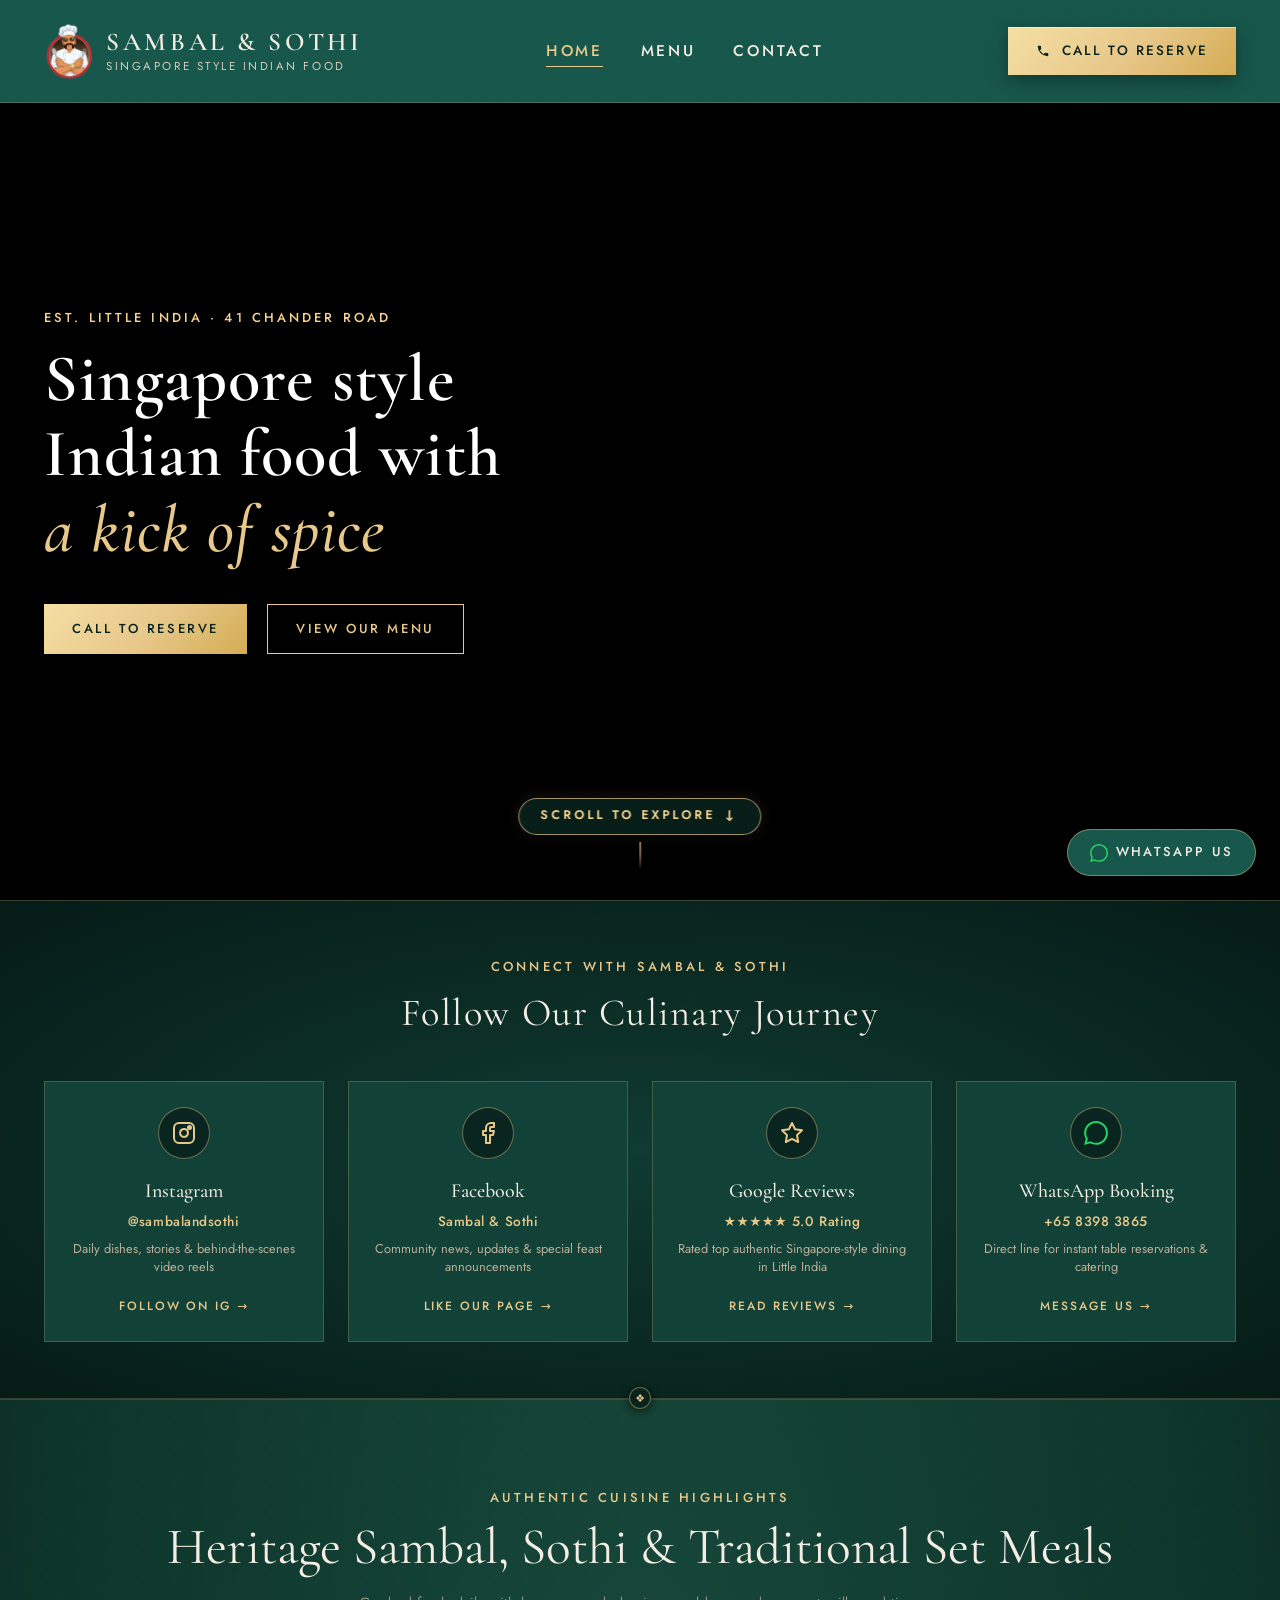
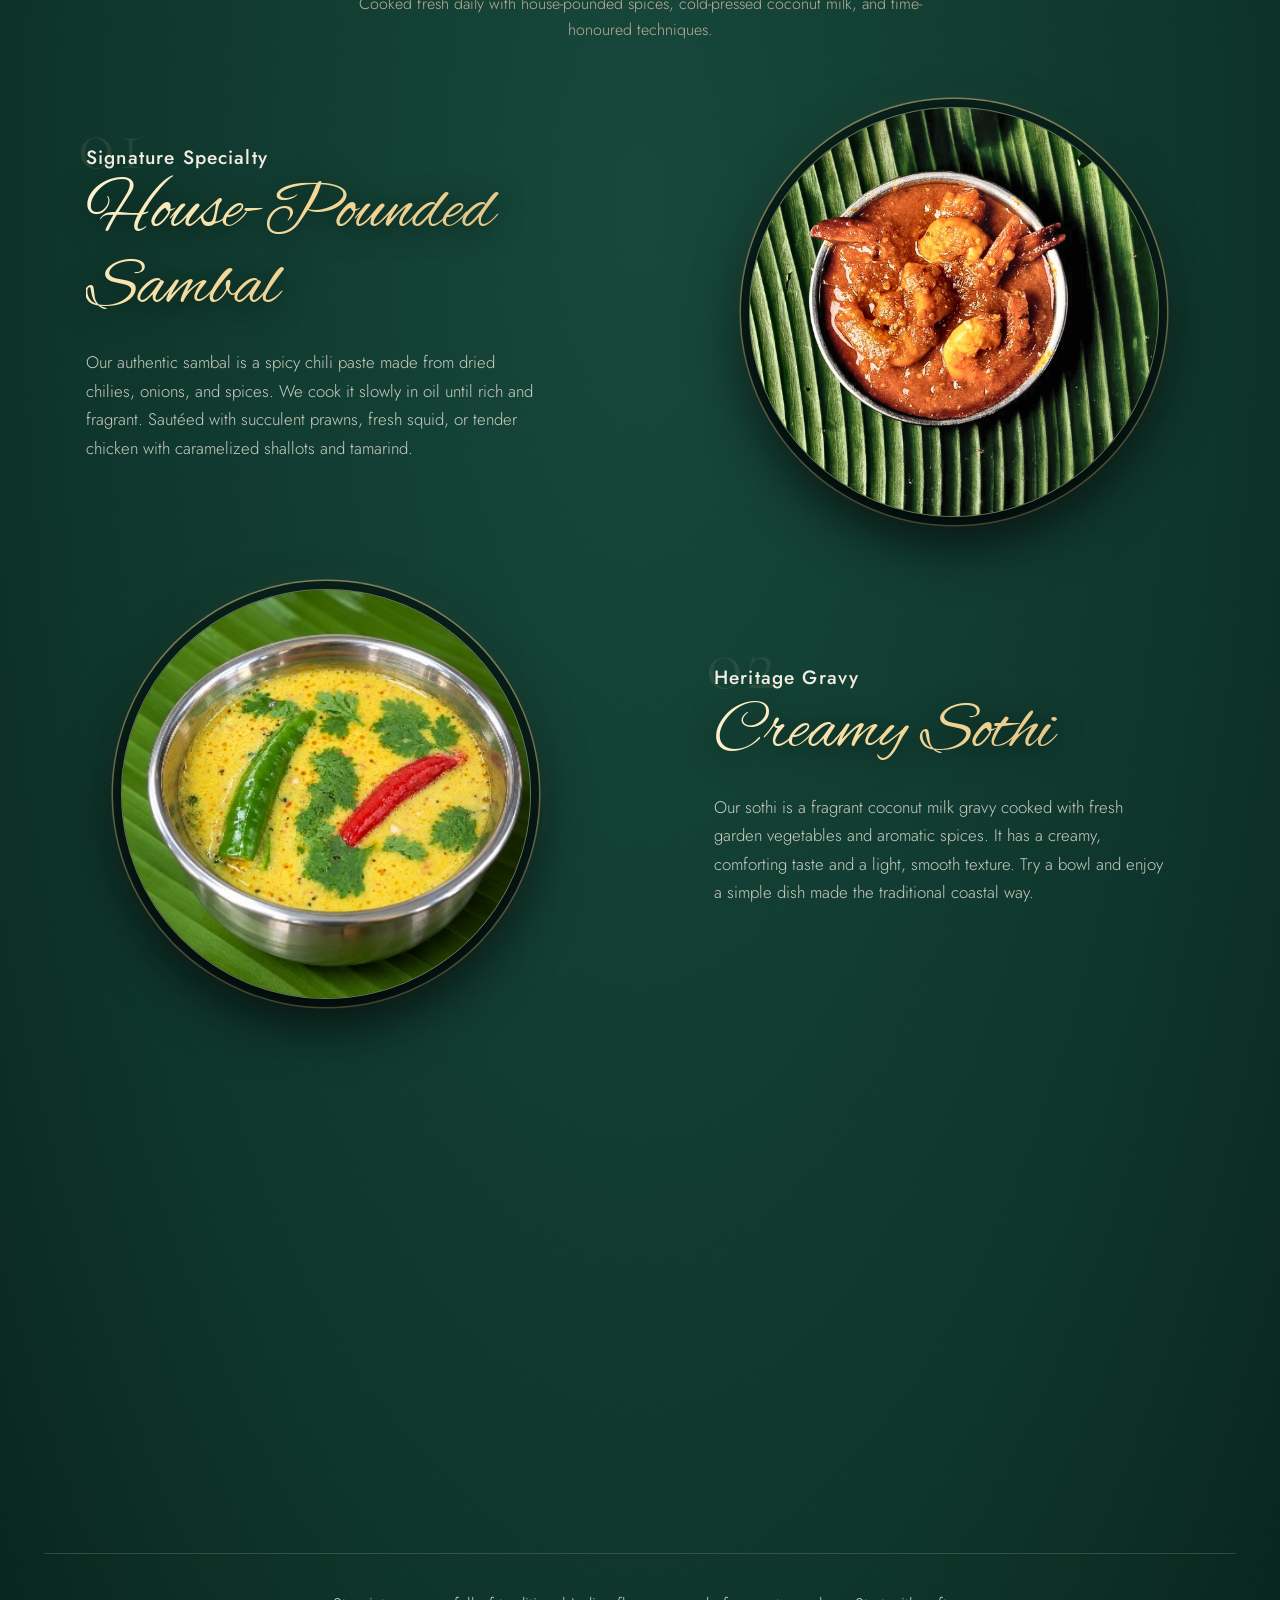
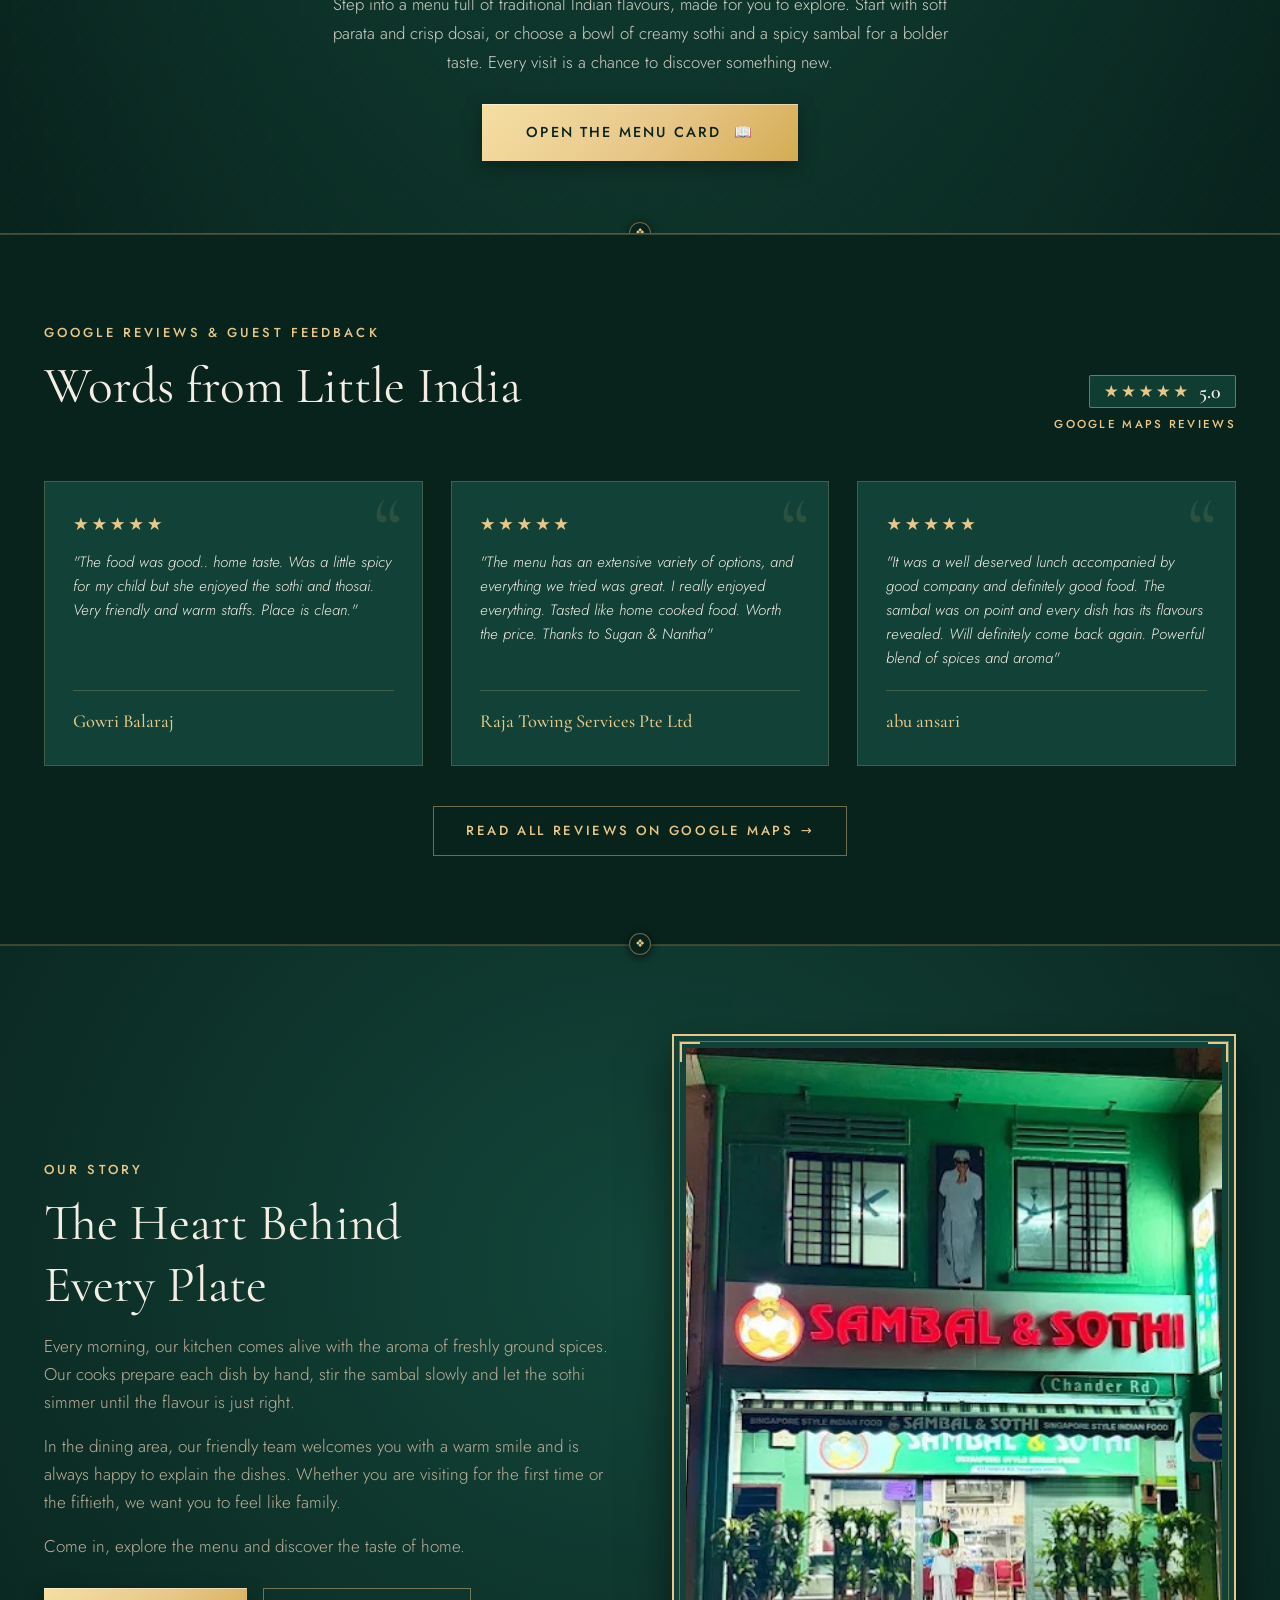
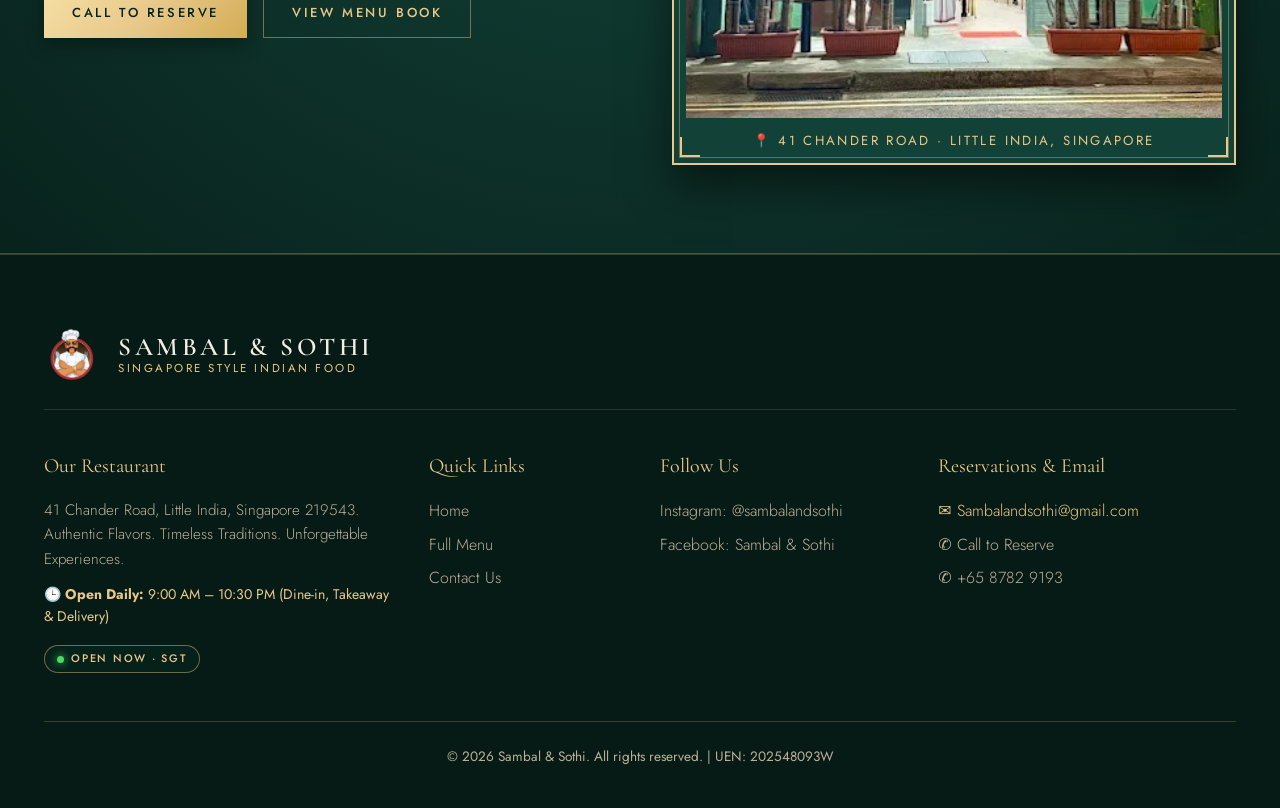
==== index.html @ 697411fd "fix(mobile-nav): restore missing syntax declaration and fix burger menu click; feat(leaf): botanical" ====
<!DOCTYPE html>
<html lang="en">
<head>
  <meta charset="UTF-8">
  <meta name="viewport" content="width=device-width, initial-scale=1">
  <title>Home | Sambal &amp; Sothi</title>
  <meta name="description" content="Sambal &amp; Sothi — Singapore Style Indian Food at 41 Chander Road, Little India, Singapore.">
  <meta name="theme-color" content="#0D3129">
  <link rel="preconnect" href="https://fonts.googleapis.com">
  <link rel="preconnect" href="https://fonts.gstatic.com" crossorigin>
  <link href="https://fonts.googleapis.com/css2?family=Alex+Brush&family=Cinzel:wght@500;700&family=Cormorant+Garamond:ital,wght@0,300;0,400;0,600;0,700;1,300;1,400&family=Jost:wght@300;400;500;600&family=Inter:wght@400;500;600&display=swap" rel="stylesheet">
  <link rel="preload" as="image" href="assets/img/brand-logo.png" fetchpriority="high">
  <link rel="stylesheet" href="assets/css/theme.css?v=18.0">
  <script>window.SS_THEME_URI = window.location.origin;</script>
  <style id="ss-preloader-critical-css">
/* =========================================================
   SAMBAL & SOTHI — ORGANIC BANANA LEAF PRELOADER & GOLD IRIS
   Botanical Vazhai Ilai with natural curved shoulder & stem,
   flowing golden veins, royal chef medallion, and gold iris bloom
   ========================================================= */
* { box-sizing: border-box; }

html.ss-loading, html.ss-loading body {
  overflow: hidden !important;
}

#ss-preloader {
  --bg: #0D3129;
  --bg-deep: #051612;
  --bg-card: #134538;
  --ink: #F3EDE3;
  --muted: #BDAF99;
  --sub: #D6CBB8;
  --gold: #E8C88A;
  --gold-line: #C9A227;
  --gold-light: #FFF0CE;
  --serif: 'Cormorant Garamond', Georgia, serif;
  --sans: 'Jost', system-ui, -apple-system, sans-serif;
  --ease: cubic-bezier(.76,0,.24,1);
  --soft: cubic-bezier(.2,.7,.2,1);
  --word-size: clamp(30px, 4.8vw, 54px);
  position: fixed !important;
  inset: 0 !important;
  z-index: 100000 !important;
  display: grid !important;
  place-items: center !important;
  color: var(--ink);
  background: radial-gradient(ellipse at 50% 45%, var(--bg-card) 0%, var(--bg) 48%, var(--bg-deep) 100%) !important;
  overflow: hidden !important;
  pointer-events: auto;
}

.ss-c {
  display: flex !important;
  flex-direction: column !important;
  align-items: center !important;
  text-align: center !important;
  padding: 0 16px !important;
  width: 100% !important;
  max-width: 680px !important;
}

/* Wordmark */
.ss-word {
  margin: 0 0 18px 0 !important;
  font-family: var(--serif) !important;
  font-size: var(--word-size) !important;
  font-weight: 500 !important;
  line-height: 1 !important;
  text-transform: uppercase !important;
  letter-spacing: .24em !important;
  padding-left: .24em !important;
  display: flex !important;
  align-items: flex-end !important;
  justify-content: center !important;
  gap: .3em !important;
  white-space: nowrap !important;
  color: var(--ink) !important;
  text-shadow: 0 4px 24px rgba(0,0,0,0.5) !important;
}
.ss-word .w, .ss-word .amp { display: inline-flex !important; }
.ss-word .amp {
  font-style: italic !important;
  font-weight: 400 !important;
  color: var(--gold) !important;
  text-transform: none !important;
  letter-spacing: 0 !important;
  font-size: 1.15em !important;
  margin-right: .2em !important;
}
.ss-ch { display: inline-block !important; overflow: hidden !important; padding-bottom: .08em !important; margin-bottom: -.08em !important; }
.ss-ch > i {
  display: inline-block !important; font-style: inherit !important;
  animation: ss-rise 0.75s var(--ease) calc(0.04s + var(--i) * 22ms) backwards !important;
  transition: transform .55s cubic-bezier(.6,0,.4,1) calc(var(--i) * 16ms) !important;
}

/* Organic Banana Leaf */
.ss-leaf {
  position: relative !important;
  width: min(560px, 94vw) !important;
  margin: 0 auto !important;
  filter: drop-shadow(0 16px 36px rgba(0, 0, 0, 0.55)) !important;
}
.ss-leaf svg {
  display: block !important; width: 100% !important; height: auto !important; overflow: visible !important;
}
.ss-leaf .lf-unfurl {
  transform-origin: 280px 115px !important;
  animation: ss-unfurl 1.15s var(--soft) 0.05s backwards !important;
}
.ss-leaf .lf-exit {
  transform-origin: 280px 115px !important;
  transition: transform .55s var(--ease), opacity .45s ease !important;
}

/* Emerald Gradient Body */
.ss-leaf .lf-fill {
  fill: url(#ss-banana-leaf-grad);
  opacity: 0;
  animation: ss-show 0.8s ease 0.15s forwards;
}

/* Golden Rim Outline */
.ss-leaf .ln {
  fill: none;
  stroke: var(--gold);
  stroke-width: 1.6;
  stroke-linecap: round;
  stroke-linejoin: round;
  stroke-dasharray: 1300;
  stroke-dashoffset: 1300;
  animation: ss-draw-outline 1.1s var(--ease) 0.08s forwards;
}

/* Central Midrib Stem */
.ss-leaf .ln.mid {
  stroke-width: 3;
  stroke: url(#ss-gold-stem-grad);
  stroke-dasharray: 600;
  stroke-dashoffset: 600;
  animation: ss-draw-mid 1.0s var(--ease) 0.04s forwards;
}

/* Natural Curving Stalk */
.ss-leaf .ln.stem {
  stroke-width: 4.5;
  stroke: var(--gold);
  stroke-linecap: round;
  stroke-dasharray: 70;
  stroke-dashoffset: 70;
  animation: ss-draw-stem 0.35s var(--ease) 0.02s forwards;
}

/* Flowing Lateral Veins */
.ss-leaf .vein {
  fill: none;
  stroke: var(--gold);
  stroke-width: 1.05;
  opacity: 0.72;
  stroke-linecap: round;
  stroke-dasharray: 150;
  stroke-dashoffset: 150;
  animation: ss-draw-vein 0.45s var(--soft) calc(0.18s + var(--k) * 16ms) forwards;
}

/* Botanical Sheen */
.ss-leaf .leaf-sheen {
  fill: none;
  stroke: rgba(232, 200, 138, 0.2);
  stroke-width: 24;
  stroke-linecap: round;
  opacity: 0;
  animation: ss-show 0.8s ease 0.35s forwards;
}

/* Chef Seal Medallion */
.ss-seal.on-leaf {
  position: absolute;
  left: 49%;
  top: 48%;
  transform: translate(-50%, -50%);
  width: 72px;
  aspect-ratio: 215 / 253;
  animation: ss-seal-leaf 0.75s var(--soft) 0.5s backwards;
  transition: opacity .4s ease, transform .5s var(--ease);
}
.ss-seal img {
  position: relative; width: 100%; height: 100%; object-fit: contain;
  display: block; filter: drop-shadow(0 4px 12px rgba(0, 0, 0, .55));
}
.ss-seal-ring {
  position: absolute; inset: -5px; width: calc(100% + 10px); height: calc(100% + 10px);
  overflow: visible;
}
.ss-seal-ring .disc {
  fill: #08201A; stroke: var(--gold); stroke-width: 2;
  filter: drop-shadow(0 6px 18px rgba(0,0,0,0.65));
}
.ss-seal-ring .bezel {
  fill: none; stroke: var(--gold); stroke-width: 1; stroke-dasharray: 4 3; opacity: 0.75;
}
.ss-seal-ring .ring {
  fill: none; stroke: var(--gold-light); stroke-width: 1.2;
  stroke-dasharray: 600; stroke-dashoffset: 600;
  animation: ss-draw-ring 0.8s var(--ease) 0.5s forwards;
}
.ss-mono {
  width: 100%; height: 100%; display: grid; place-items: center;
  font-family: var(--serif); font-style: italic; font-size: 22px; color: var(--gold);
}

/* Rule and Subtitle */
.ss-rule {
  width: 52px !important; height: 1px !important;
  background: linear-gradient(90deg, transparent, var(--gold-line), transparent) !important;
  margin: 24px 0 14px !important;
  animation: ss-grow 0.75s var(--ease) 0.65s backwards !important;
}
.ss-tag {
  margin: 0 !important; font-family: var(--sans) !important; font-size: 11px !important; font-weight: 400 !important;
  letter-spacing: .36em !important; padding-left: .36em !important; text-transform: uppercase !important; color: var(--sub) !important;
  animation: ss-fade 0.75s ease 0.75s backwards !important;
}

/* Footer Info */
.ss-foot {
  position: absolute !important; left: 0 !important; right: 0 !important; bottom: 0 !important;
  display: flex !important; justify-content: space-between !important; align-items: flex-end !important; gap: 16px !important;
  padding: 0 clamp(16px, 4vw, 48px) clamp(18px, 4vh, 36px) !important;
  font-family: var(--sans) !important; font-size: 10.5px !important; line-height: 1.6 !important;
  letter-spacing: .26em !important; text-transform: uppercase !important; color: var(--muted) !important;
  animation: ss-fade 0.9s ease 0.15s backwards !important;
}
.ss-foot .gold { color: var(--gold) !important; }

/* Exit states */
#ss-preloader.is-out .ss-ch > i { transform: translateY(-115%) !important; }
#ss-preloader.is-out .ss-rule { transform: scaleX(0) !important; }
#ss-preloader.is-out .ss-tag, #ss-preloader.is-out .ss-foot { opacity: 0 !important; }
#ss-preloader.is-out .lf-exit { transform: scaleY(.08) !important; opacity: 0 !important; }
#ss-preloader.is-out .ss-seal.on-leaf { transform: translate(-49%, -48%) scale(.85) !important; opacity: 0 !important; }

/* Iris Aperture */
.ss-edge {
  position: fixed !important; left: 0 !important; top: 0 !important; width: 0 !important; height: 0 !important;
  box-sizing: border-box !important; border: 1.6px solid var(--gold) !important; border-radius: 50% !important;
  opacity: 0 !important; pointer-events: none !important; box-shadow: 0 0 50px rgba(0,0,0,.5) !important;
}
#ss-preloader.is-iris {
  -webkit-mask-image: radial-gradient(circle at var(--cx) var(--cy), transparent var(--r), #000 calc(var(--r) + 1px)) !important;
          mask-image: radial-gradient(circle at var(--cx) var(--cy), transparent var(--r), #000 calc(var(--r) + 1px)) !important;
}
#ss-preloader.is-iris .ss-edge { opacity: 1 !important; }
#ss-preloader.is-done { display: none !important; }

@keyframes ss-rise { from { transform: translateY(115%); } }
@keyframes ss-grow { from { transform: scaleX(0); } }
@keyframes ss-fade { from { opacity: 0; } }
@keyframes ss-show { from { opacity: 0; } to { opacity: 1; } }
@keyframes ss-unfurl { from { transform: scaleY(.15) scaleX(.92); opacity: 0.3; } }
@keyframes ss-draw-outline { to { stroke-dashoffset: 0; } }
@keyframes ss-draw-mid { to { stroke-dashoffset: 0; } }
@keyframes ss-draw-stem { to { stroke-dashoffset: 0; } }
@keyframes ss-draw-vein { to { stroke-dashoffset: 0; } }
@keyframes ss-draw-ring { to { stroke-dashoffset: 0; } }
@keyframes ss-seal-leaf { from { opacity: 0; transform: translate(-49%, -44%) scale(.75); } }

/* Mobile Drawer Fix */
.mobile-nav.active {
  opacity: 1 !important;
  visibility: visible !important;
  pointer-events: auto !important;
}

@media (max-width: 520px) {
  .ss-word { letter-spacing: .15em !important; font-size: 28px !important; }
  .ss-tag { font-size: 9.5px !important; letter-spacing: .25em !important; }
  .ss-seal.on-leaf { width: 58px !important; }
  .ss-leaf { width: 94vw !important; }
  .ss-street, .ss-hours-label { display: none !important; }
  .ss-foot { font-size: 9.5px !important; letter-spacing: .2em !important; }
}

@media (prefers-reduced-motion: reduce) {
  #ss-preloader * { animation: none !important; }
  .ss-leaf .ln, .ss-leaf .vein, .ss-seal-ring .ring { stroke-dashoffset: 0 !important; }
  .ss-leaf .lf-fill { opacity: 1 !important; }
}
  </style>
</head>
<body>
  <div class="bg-grain"></div>
  <!-- Royal Organic Banana Leaf Preloader & Gold Iris Aperture -->
  <div id="ss-preloader" aria-hidden="true" data-min="2100">
    <div class="ss-c">
      <h2 class="ss-word"><span class="w">Sambal</span><span class="amp">&amp;</span><span class="w">Sothi</span></h2>
      
      <div class="ss-leaf">
        <svg viewBox="0 0 560 240">
          <defs>
            <linearGradient id="ss-banana-leaf-grad" x1="0%" y1="0%" x2="100%" y2="100%">
              <stop offset="0%" stop-color="#124637" stop-opacity="0.92"/>
              <stop offset="35%" stop-color="#216D54" stop-opacity="0.98"/>
              <stop offset="70%" stop-color="#1A5844" stop-opacity="0.94"/>
              <stop offset="100%" stop-color="#0D3529" stop-opacity="0.96"/>
            </linearGradient>
            <linearGradient id="ss-gold-stem-grad" x1="0%" y1="0%" x2="100%" y2="0%">
              <stop offset="0%" stop-color="#E8C88A"/>
              <stop offset="50%" stop-color="#FFF2D6"/>
              <stop offset="100%" stop-color="#D4AF37"/>
            </linearGradient>
            <clipPath id="ss-leaf-clip">
              <path d="M 76 126 C 80 88, 115 48, 185 34 C 265 20, 375 28, 455 58 C 498 76, 524 98, 526 122 C 525 130, 508 152, 465 178 C 395 214, 285 224, 195 214 C 125 206, 82 165, 76 126 Z"/>
            </clipPath>
          </defs>
          <g class="lf-exit">
            <g class="lf-unfurl">
              <!-- Lush Botanical Leaf Body -->
              <path class="lf-fill" d="M 76 126 C 80 88, 115 48, 185 34 C 265 20, 375 28, 455 58 C 498 76, 524 98, 526 122 C 525 130, 508 152, 465 178 C 395 214, 285 224, 195 214 C 125 206, 82 165, 76 126 Z"/>
              
              <!-- Flowing Lateral Veins (Clipped inside natural leaf boundary) -->
              <g clip-path="url(#ss-leaf-clip)">
                <path class="vein" style="--k:0" d="M 97.5 124.4 Q 107.5 91.3 126.3 62.1"/>
              <path class="vein" style="--k:1" d="M 97.5 124.4 Q 107.5 163.3 122.2 197.7"/>
              <path class="vein" style="--k:2" d="M 116.4 123.1 Q 126.4 81.9 145.9 45.5"/>
              <path class="vein" style="--k:3" d="M 116.4 123.1 Q 126.4 168.7 141.7 209.3"/>
              <path class="vein" style="--k:4" d="M 135.3 121.6 Q 145.3 76.1 165.4 35.6"/>
              <path class="vein" style="--k:5" d="M 135.3 121.6 Q 145.3 170.3 161.2 213.8"/>
              <path class="vein" style="--k:6" d="M 154.2 120.1 Q 164.2 72.3 185.0 29.6"/>
              <path class="vein" style="--k:7" d="M 154.2 120.1 Q 164.2 170.0 180.7 214.5"/>
              <path class="vein" style="--k:8" d="M 173.1 118.5 Q 183.1 69.7 204.6 26.2"/>
              <path class="vein" style="--k:9" d="M 173.1 118.5 Q 183.1 168.3 200.2 212.7"/>
              <path class="vein" style="--k:10" d="M 192.0 116.9 Q 202.0 68.1 224.2 24.6"/>
              <path class="vein" style="--k:11" d="M 192.0 116.9 Q 202.0 165.7 219.6 209.2"/>
              <path class="vein" style="--k:12" d="M 210.9 115.2 Q 220.9 67.2 243.7 24.5"/>
              <path class="vein" style="--k:13" d="M 210.9 115.2 Q 220.9 162.4 239.1 204.5"/>
              <path class="vein" style="--k:14" d="M 229.8 113.4 Q 239.8 66.9 263.3 25.5"/>
              <path class="vein" style="--k:15" d="M 229.8 113.4 Q 239.8 158.7 258.6 199.0"/>
              <path class="vein" style="--k:16" d="M 248.7 111.8 Q 258.7 67.1 282.9 27.4"/>
              <path class="vein" style="--k:17" d="M 248.7 111.8 Q 258.7 154.7 278.1 192.8"/>
              <path class="vein" style="--k:18" d="M 267.6 110.2 Q 277.6 67.8 302.4 30.1"/>
              <path class="vein" style="--k:19" d="M 267.6 110.2 Q 277.6 150.6 297.6 186.3"/>
              <path class="vein" style="--k:20" d="M 286.5 108.8 Q 296.5 68.9 322.0 33.6"/>
              <path class="vein" style="--k:21" d="M 286.5 108.8 Q 296.5 146.5 317.1 179.7"/>
              <path class="vein" style="--k:22" d="M 305.4 107.7 Q 315.4 70.6 341.6 37.8"/>
              <path class="vein" style="--k:23" d="M 305.4 107.7 Q 315.4 142.5 336.6 173.0"/>
              <path class="vein" style="--k:24" d="M 324.3 106.9 Q 334.3 72.7 361.2 42.6"/>
              <path class="vein" style="--k:25" d="M 324.3 106.9 Q 334.3 138.7 356.1 166.5"/>
              <path class="vein" style="--k:26" d="M 343.2 106.5 Q 353.2 75.4 380.7 48.1"/>
              <path class="vein" style="--k:27" d="M 343.2 106.5 Q 353.2 135.3 375.5 160.3"/>
              <path class="vein" style="--k:28" d="M 362.1 106.6 Q 372.1 78.6 400.3 54.3"/>
              <path class="vein" style="--k:29" d="M 362.1 106.6 Q 372.1 132.3 395.0 154.5"/>
              <path class="vein" style="--k:30" d="M 381.0 107.2 Q 391.0 82.4 419.9 61.1"/>
              <path class="vein" style="--k:31" d="M 381.0 107.2 Q 391.0 129.8 414.5 149.1"/>
              <path class="vein" style="--k:32" d="M 399.9 108.3 Q 409.9 86.8 439.5 68.5"/>
              <path class="vein" style="--k:33" d="M 399.9 108.3 Q 409.9 127.8 434.0 144.3"/>
              <path class="vein" style="--k:34" d="M 418.8 109.9 Q 428.8 91.7 459.0 76.4"/>
              <path class="vein" style="--k:35" d="M 418.8 109.9 Q 428.8 126.3 453.5 140.0"/>
              <path class="vein" style="--k:36" d="M 437.7 111.9 Q 447.7 97.1 478.6 84.9"/>
              <path class="vein" style="--k:37" d="M 437.7 111.9 Q 447.7 125.4 473.0 136.2"/>
              <path class="vein" style="--k:38" d="M 456.6 114.5 Q 466.6 102.9 498.2 93.7"/>
              <path class="vein" style="--k:39" d="M 456.6 114.5 Q 466.6 124.9 492.5 133.0"/>
              <path class="vein" style="--k:40" d="M 475.5 117.4 Q 485.5 109.0 517.7 102.9"/>
              <path class="vein" style="--k:41" d="M 475.5 117.4 Q 485.5 124.8 512.0 130.2"/>
              <path class="vein" style="--k:42" d="M 494.4 120.5 Q 504.4 115.4 522.0 112.2"/>
              <path class="vein" style="--k:43" d="M 494.4 120.5 Q 504.4 125.1 522.0 127.8"/>
                <!-- Organic luster sheen highlight -->
                <path class="leaf-sheen" d="M 32 142 C 60 136, 160 114, 300 110 C 420 108, 485 116, 526 122"/>
              </g>
              
              <!-- Outlines & Stems -->
              <path class="ln" d="M 76 126 C 80 88, 115 48, 185 34 C 265 20, 375 28, 455 58 C 498 76, 524 98, 526 122 C 525 130, 508 152, 465 178 C 395 214, 285 224, 195 214 C 125 206, 82 165, 76 126 Z"/>
              <path class="ln mid" d="M 32 142 C 60 136, 160 114, 300 110 C 420 108, 485 116, 526 122"/>
              <path class="ln stem" d="M 22 144 C 38 142, 58 135, 76 126"/>
            </g>
          </g>
        </svg>

        <!-- Chef Seal on Leaf -->
        <div class="ss-seal on-leaf">
          <svg class="ss-seal-ring" viewBox="0 0 215 253">
            <circle class="disc" cx="107" cy="126" r="92"/>
            <circle class="bezel" cx="107" cy="126" r="88"/>
            <circle class="ring" cx="107" cy="126" r="84"/>
          </svg>
          <img src="assets/img/brand-logo.png" alt="Sambal &amp; Sothi Official Chef Logo" class="ss-seal-img" onerror="this.replaceWith(Object.assign(document.createElement('div'),{className:'ss-mono',textContent:'S&S'}))">
        </div>
      </div>

      <div class="ss-rule"></div>
      <p class="ss-tag">Singapore Style Indian Food</p>
    </div>

    <div class="ss-foot">
      <span><span class="ss-street">41 Chander Road &middot; </span>Little India</span>
      <span><span class="ss-hours-label">Open daily &middot; </span><span class="gold">9 AM &ndash; 10:30 PM</span></span>
    </div>
    <div class="ss-edge"></div>
  </div>

  <script>
    (function() {
      var pl = document.getElementById('ss-preloader');
      if (!pl || pl.dataset.managed) return;
      pl.dataset.managed = 'true';
      var root = document.documentElement;
      var edge = pl.querySelector('.ss-edge');
      var reduce = window.matchMedia && window.matchMedia('(prefers-reduced-motion: reduce)').matches;

      // Split title letters
      var idx = 0;
      pl.querySelectorAll('.ss-word .w, .ss-word .amp').forEach(function(el) {
        var t = el.textContent;
        el.textContent = '';
        for (var k = 0; k < t.length; k++) {
          var m = document.createElement('span');
          m.className = 'ss-ch';
          var c = document.createElement('i');
          c.textContent = t[k];
          c.style.setProperty('--i', idx++);
          m.appendChild(c);
          el.appendChild(m);
        }
      });

      var MIN = 2100;
      var MAX = 4200;
      root.classList.add('ss-loading');
      var start = (typeof performance !== 'undefined' && performance.now) ? performance.now() : Date.now();
      var leaving = false;

      function easeQ(k) { return k < 0.5 ? 8 * k * k * k * k : 1 - Math.pow(-2 * k + 2, 4) / 2; }

      function tween(dur, delay, step, done) {
        setTimeout(function() {
          var t0 = (typeof performance !== 'undefined' && performance.now) ? performance.now() : Date.now();
          function f(now) {
            var k = Math.min(1, (now - t0) / dur);
            step(k);
            if (k < 1) requestAnimationFrame(f);
            else if (done) done();
          }
          requestAnimationFrame(f);
        }, delay || 0);
      }

      function farthest(cx, cy) {
        return Math.hypot(Math.max(cx, window.innerWidth - cx), Math.max(cy, window.innerHeight - cy)) + 40;
      }

      function iris(cx, cy, a, b, dur, done) {
        pl.style.setProperty('--cx', cx + 'px');
        pl.style.setProperty('--cy', cy + 'px');
        tween(dur, 0, function(k) {
          var r = a + (b - a) * easeQ(k);
          var er = r + 3;
          pl.style.setProperty('--r', r + 'px');
          if (edge) {
            edge.style.width = edge.style.height = (er * 2) + 'px';
            edge.style.transform = 'translate(' + (cx - er) + 'px,' + (cy - er) + 'px)';
            edge.style.opacity = a < b ? String(1 - Math.pow(k, 3)) : '1';
          }
        }, done);
      }

      function leave() {
        if (leaving) return;
        leaving = true;
        var nowTime = (typeof performance !== 'undefined' && performance.now) ? performance.now() : Date.now();
        var wait = Math.max(0, MIN - (nowTime - start));

        setTimeout(function() {
          pl.classList.add('is-out');
          if (reduce) {
            pl.style.transition = 'opacity 0.4s ease';
            pl.style.opacity = '0';
            root.classList.remove('ss-loading');
            setTimeout(function() { pl.classList.add('is-done'); pl.style.display = 'none'; }, 420);
            return;
          }

          var hold = 380;
          setTimeout(function() {
            var seal = pl.querySelector('.ss-seal') || pl.querySelector('.ss-c');
            var rc = seal ? seal.getBoundingClientRect() : { left: window.innerWidth / 2 - 36, top: window.innerHeight / 2 - 36, width: 72, height: 72 };
            var cx = rc.left + rc.width / 2;
            var cy = rc.top + rc.height / 2;
            pl.style.setProperty('--r', '0px');
            pl.classList.add('is-iris');
            root.classList.remove('ss-loading');

            iris(cx, cy, 0, farthest(cx, cy), 920, function() {
              pl.classList.add('is-done');
              pl.classList.remove('is-iris');
              pl.style.display = 'none';
            });
          }, hold);
        }, wait);
      }

      if (document.readyState === 'complete') {
        leave();
      } else {
        window.addEventListener('load', leave);
      }
      setTimeout(leave, MAX);
    })();
  </script>

  <header class="site-header">
    <div class="header-container">
      <a href="index.html" class="brand-logo">
        <span class="logo-badge-wrapper"><img src="assets/img/brand-logo.png" alt="Sambal &amp; Sothi" class="logo-badge-img"></span>
        <span class="brand-title"><span class="brand-name">Sambal &amp; Sothi</span><span class="brand-sub">SINGAPORE STYLE INDIAN FOOD</span></span>
      </a>
      <nav class="nav-links" aria-label="Main Navigation">
        <a href="index.html"  class="active">Home</a>
        <a href="menu.html" >Menu</a>
        <a href="contact.html" >Contact</a>
      </nav>
      <a href="tel:+6583983865" class="btn-reserve" aria-label="Call to Reserve">
        <svg class="btn-reserve-icon-svg" viewBox="0 0 24 24" width="14" height="14" fill="currentColor"><path d="M6.62 10.79a15.053 15.053 0 006.59 6.59l2.2-2.2a1 1 0 011.02-.24c1.12.37 2.33.57 3.57.57a1 1 0 011 1V20a1 1 0 01-1 1A17 17 0 013 4a1 1 0 011-1h3.5a1 1 0 011 1c0 1.25.2 2.45.57 3.57a1 1 0 01-.25 1.02l-2.2 2.2z"/></svg>
        <span class="btn-reserve-text-full">Call to Reserve</span><span class="btn-reserve-text-short">Reserve</span>
      </a>
      <button type="button" class="burger-btn" id="burger-btn" aria-label="Open menu"><svg class="burger-icon-svg" width="22" height="16" viewBox="0 0 22 16" fill="none" xmlns="http://www.w3.org/2000/svg" aria-hidden="true"><line x1="1" y1="2" x2="21" y2="2" stroke="currentColor" stroke-width="1.8" stroke-linecap="round"/><line x1="5" y1="8" x2="21" y2="8" stroke="currentColor" stroke-width="1.8" stroke-linecap="round"/><line x1="1" y1="14" x2="21" y2="14" stroke="currentColor" stroke-width="1.8" stroke-linecap="round"/></svg></button>
    </div>
  </header>

  <div class="mobile-nav" id="mobile-nav" aria-label="Mobile Navigation">
    <div class="mobile-nav-frame">
      <div class="corner-flourish tl"></div>
      <div class="corner-flourish tr"></div>
      <div class="corner-flourish bl"></div>
      <div class="corner-flourish br"></div>
      <button type="button" class="mobile-nav-close" id="mobile-nav-close" aria-label="Close menu">&times;</button>
      <div class="mobile-nav-brand">
        <img src="assets/img/brand-logo.png" alt="Sambal &amp; Sothi Official Chef Logo" class="mobile-nav-logo">
        <span class="mobile-nav-brand-name">Sambal &amp; Sothi</span>
        <span class="mobile-nav-brand-sub">SINGAPORE STYLE INDIAN FOOD</span>
      </div>
      <div class="mobile-nav-links-group">
        <a href="index.html" class="active"><span class="mobile-nav-num">01</span>Home</a>
        <a href="menu.html"><span class="mobile-nav-num">02</span>Menu</a>
        <a href="contact.html"><span class="mobile-nav-num">03</span>Contact</a>
      </div>
      <a href="tel:+6583983865" class="btn-primary mobile-nav-cta">&#9990; Call to Reserve</a>
      <div class="mobile-nav-footer">
        <span class="mobile-nav-address">41 Chander Road · Little India, Singapore</span>
        <span class="mobile-nav-hours">Open Daily: 9:00 AM – 10:30 PM</span>
      </div>
    </div>
  </div>

  <a href="https://wa.me/6583983865" target="_blank" rel="noopener" class="whatsapp-float" aria-label="Chat on WhatsApp">
    <svg class="whatsapp-icon-svg" viewBox="0 0 24 24"><path d="M.057 24l1.687-6.163c-1.041-1.804-1.588-3.849-1.587-5.946.003-6.556 5.338-11.891 11.893-11.891 3.181.001 6.167 1.24 8.413 3.488 2.245 2.248 3.481 5.236 3.48 8.414-.003 6.557-5.338 11.892-11.893 11.892-1.99-.001-3.951-.5-5.688-1.448l-6.305 1.654zm6.597-3.807c1.676.995 3.276 1.591 5.392 1.592 5.448 0 9.886-4.434 9.889-9.885.002-5.462-4.415-9.89-9.881-9.892-5.452 0-9.887 4.434-9.889 9.884-.001 2.225.651 3.891 1.746 5.634l-.999 3.648 3.742-.981z"/></svg>
    <span>WhatsApp Us</span>
  </a>
<main id="main" class="site-main"><section class="hero-section has-bg-video">
  <div class="hero-video-wrapper"><video class="hero-bg-video" autoplay muted loop playsinline preload="auto"><source src="assets/video/hero.mp4" type="video/mp4"></video></div>
  <div class="container hero-content-box">
    <div class="section-tag">EST. LITTLE INDIA · 41 CHANDER ROAD</div>
    <h1 class="hero-title">Singapore style<br>Indian food with<br><em class="hero-title-accent">a kick of spice</em></h1>
    
    
    <div class="hero-ctas"><a href="tel:+6583983865" class="btn-primary">Call to Reserve</a><a href="menu.html" class="btn-secondary">View Our Menu</a></div>
  </div>
  <a href="#signature-highlights" class="hero-scroll-cue" aria-label="Scroll to explore"><span class="hero-scroll-text">Scroll to Explore</span><span class="hero-scroll-line"></span></a>
</section><section class="stats-band">
  <div class="container">
    <div class="social-band-header">
      <div class="section-tag">CONNECT WITH SAMBAL &amp; SOTHI</div>
      <h2 class="social-band-title">Follow Our Culinary Journey</h2>
    </div>
    <div class="social-grid">
      <a href="https://www.instagram.com/sambalandsothi" target="_blank" rel="noopener" class="social-card">
        <div class="social-card-icon-wrapper">
          <svg width="24" height="24" viewBox="0 0 24 24" fill="none" stroke="#E8C88A" stroke-width="2" stroke-linecap="round" stroke-linejoin="round">
            <rect x="2" y="2" width="20" height="20" rx="5" ry="5"></rect>
            <path d="M16 11.37A4 4 0 1 1 12.63 8 4 4 0 0 1 16 11.37z"></path>
            <circle cx="17.5" cy="6.5" r="1.5" fill="#E8C88A"></circle>
          </svg>
        </div>
        <div class="social-card-title">Instagram</div>
        <div class="social-card-handle">@sambalandsothi</div>
        <div class="social-card-desc">Daily dishes, stories &amp; behind-the-scenes video reels</div>
        <div class="social-card-action">Follow On IG &rarr;</div>
      </a>
      <a href="https://www.facebook.com/sambalandsothi" target="_blank" rel="noopener" class="social-card">
        <div class="social-card-icon-wrapper">
          <svg width="24" height="24" viewBox="0 0 24 24" fill="none" stroke="#E8C88A" stroke-width="2" stroke-linecap="round" stroke-linejoin="round">
            <path d="M18 2h-3a5 5 0 0 0-5 5v3H7v4h3v8h4v-8h3l1-4h-4V7a1 1 0 0 1 1-1h3z"></path>
          </svg>
        </div>
        <div class="social-card-title">Facebook</div>
        <div class="social-card-handle">Sambal &amp; Sothi</div>
        <div class="social-card-desc">Community news, updates &amp; special feast announcements</div>
        <div class="social-card-action">Like Our Page &rarr;</div>
      </a>
      <a href="https://maps.google.com/?q=41+Chander+Road+Singapore" target="_blank" rel="noopener" class="social-card">
        <div class="social-card-icon-wrapper">
          <svg width="24" height="24" viewBox="0 0 24 24" fill="none" stroke="#E8C88A" stroke-width="2" stroke-linecap="round" stroke-linejoin="round">
            <polygon points="12 2 15.09 8.26 22 9.27 17 14.14 18.18 21.02 12 17.77 5.82 21.02 7 14.14 2 9.27 8.91 8.26 12 2"></polygon>
          </svg>
        </div>
        <div class="social-card-title">Google Reviews</div>
        <div class="social-card-handle">★★★★★ 5.0 Rating</div>
        <div class="social-card-desc">Rated top authentic Singapore-style dining in Little India</div>
        <div class="social-card-action">Read Reviews &rarr;</div>
      </a>
      <a href="https://wa.me/6583983865" target="_blank" rel="noopener" class="social-card">
        <div class="social-card-icon-wrapper">
          <svg width="24" height="24" viewBox="0 0 24 24" fill="#25D366">
            <path d="M.057 24l1.687-6.163c-1.041-1.804-1.588-3.849-1.587-5.946.003-6.556 5.338-11.891 11.893-11.891 3.181.001 6.167 1.24 8.413 3.488 2.245 2.248 3.481 5.236 3.48 8.414-.003 6.557-5.338 11.892-11.893 11.892-1.99-.001-3.951-.5-5.688-1.448l-6.305 1.654zm6.597-3.807c1.676.995 3.276 1.591 5.392 1.592 5.448 0 9.886-4.434 9.889-9.885.002-5.462-4.415-9.89-9.881-9.892-5.452 0-9.887 4.434-9.889 9.884-.001 2.225.651 3.891 1.746 5.634l-.999 3.648 3.742-.981z"/>
          </svg>
        </div>
        <div class="social-card-title">WhatsApp Booking</div>
        <div class="social-card-handle">+65 8398 3865</div>
        <div class="social-card-desc">Direct line for instant table reservations &amp; catering</div>
        <div class="social-card-action">Message Us &rarr;</div>
      </a>
    </div>
    <div class="social-swipe-hint">
      <span>&larr; Swipe cards to connect &rarr;</span>
    </div>
  </div>
</section>

<!-- AUTHENTIC CUISINE HIGHLIGHTS (NASI CAMPUR INSPIRATION STYLE) -->
<section class="section artisanal-highlights-section" id="signature-highlights">
  <div class="artisanal-bg-watermark"></div>
  <div class="artisanal-container">
    
    <div class="artisanal-header">
      <div class="section-tag">AUTHENTIC CUISINE HIGHLIGHTS</div>
      <h2 class="section-title">Heritage Sambal, Sothi &amp; Traditional Set Meals</h2>
      <p class="section-desc">Cooked fresh daily with house-pounded spices, cold-pressed coconut milk, and time-honoured techniques.</p>
    </div>

    <!-- ROW 1: SAMBAL (TEXT LEFT, PLATE RIGHT) -->
    <div class="artisanal-row">
      <div class="artisanal-content">
        <div class="artisanal-cat-title">Signature Specialty</div>
        <h3 class="artisanal-script-title">House-Pounded Sambal</h3>
        <p class="artisanal-desc">
          Our authentic sambal is a spicy chili paste made from dried chilies, onions, and spices. We cook it slowly in oil until rich and fragrant. Sautéed with succulent prawns, fresh squid, or tender chicken with caramelized shallots and tamarind.
        </p>
      </div>
      <div class="artisanal-plate-box">
        <img src="assets/img/dish-prawn-sambal.jpg" alt="House-Pounded Sambal" class="artisanal-plate-img" loading="lazy">
      </div>
    </div>

    <!-- ROW 2: SOTHI (PLATE LEFT, TEXT RIGHT) -->
    <div class="artisanal-row reverse-mobile">
      <div class="artisanal-plate-box">
        <img src="assets/img/authentic-sothi-bowl.jpg" alt="Fragrant Creamy Sothi" class="artisanal-plate-img" loading="lazy">
      </div>
      <div class="artisanal-content">
        <div class="artisanal-cat-title">Heritage Gravy</div>
        <h3 class="artisanal-script-title">Creamy Sothi</h3>
        <p class="artisanal-desc">
          Our sothi is a fragrant coconut milk gravy cooked with fresh garden vegetables and aromatic spices. It has a creamy, comforting taste and a light, smooth texture. Try a bowl and enjoy a simple dish made the traditional coastal way.
        </p>
      </div>
    </div>

    <!-- ROW 3: TRADITIONAL SET MEALS (TEXT LEFT, PLATE RIGHT) -->
    <div class="artisanal-row">
      <div class="artisanal-content">
        <div class="artisanal-cat-title">Complete Feasts</div>
        <h3 class="artisanal-script-title">Traditional Set Meals</h3>
        <p class="artisanal-desc">
          Steamed rice served with sambar, rasam, creamy sothi, two fresh vegetable sides, and sweet of the day on a fresh banana leaf. Choose Vegetarian or Non-Vegetarian curry (fish, chicken, or dalcha).
        </p>
      </div>
      <div class="artisanal-plate-box">
        <img src="assets/img/authentic-set-meal-nonveg.jpg" alt="Traditional Set Meals" class="artisanal-plate-img" loading="lazy">
      </div>
    </div>

    <!-- BOTTOM DISCOVER MENU CTA -->
    <div style="text-align: center; margin-top: 3.5rem; padding-top: 2.25rem; border-top: 1px solid rgba(232, 200, 138, 0.2);">
      <p class="section-desc" style="max-width: 65ch; margin: 0 auto 1.75rem; color: rgba(245, 237, 224, 0.85); font-size: 1.05rem; line-height: 1.7;">
        Step into a menu full of traditional Indian flavours, made for you to explore. Start with soft parata and crisp dosai, or choose a bowl of creamy sothi and a spicy sambal for a bolder taste. Every visit is a chance to discover something new.
      </p>
      <a href="menu.html" class="btn-primary" style="padding: 1.05rem 2.75rem; font-size: 0.9rem; letter-spacing: 0.15em; font-weight: 500;">
        OPEN THE MENU CARD &nbsp;📖
      </a>
    </div>

  </div>
</section>

<section class="section reviews-section" id="reviews"><div class="container"><div class="section-header-flex reviews-header"><div><div class="section-tag">GOOGLE REVIEWS &amp; GUEST FEEDBACK</div><h2 class="section-title">Words from Little India</h2></div><div class="reviews-header-right"><div class="review-stars-badge"><span class="stars-gold">★★★★★</span><span class="rating-score">5.0</span></div><span class="section-tag reviews-tag-sub">GOOGLE MAPS REVIEWS</span></div></div><div class="reviews-grid">
<article class="review-card"><div class="review-stars">★★★★★</div><p class="review-text">"The food was good.. home taste. Was a little spicy for my child but she enjoyed the sothi and thosai. Very friendly and warm staffs. Place is clean."</p><div class="review-meta"><span class="review-author" style="color:var(--color-accent-gold-light);font-weight:500;">Gowri Balaraj</span></div></article>
<article class="review-card"><div class="review-stars">★★★★★</div><p class="review-text">"The menu has an extensive variety of options, and everything we tried was great. I really enjoyed everything. Tasted like home cooked food. Worth the price. Thanks to Sugan &amp; Nantha"</p><div class="review-meta"><span class="review-author" style="color:var(--color-accent-gold-light);font-weight:500;">Raja Towing Services Pte Ltd</span></div></article>
<article class="review-card"><div class="review-stars">★★★★★</div><p class="review-text">"It was a well deserved lunch accompanied by good company and definitely good food. The sambal was on point and every dish has its flavours revealed. Will definitely come back again. Powerful blend of spices and aroma"</p><div class="review-meta"><span class="review-author" style="color:var(--color-accent-gold-light);font-weight:500;">abu ansari</span></div></article>
</div><div style="margin-top:2.5rem;text-align:center;"><a href="https://www.google.com/maps/place/Sambal+%26+Sothi/@1.3083823,103.8488399,17z/data=!4m17!1m8!3m7!1s0x31da19c7454f218d:0xcc95edede571a215!2s41+Chander+Rd,+Singapore+219543!3b1!8m2!3d1.3083823!4d103.8514148!16s%2Fg%2F11rt1_494z!3m7!1s0x31da19f44b122f83:0xf5712c9fc2c4ca1a!8m2!3d1.3083823!4d103.8514148!9m1!1b1!16s%2Fg%2F11ysgd6rx8?entry=ttu&amp;g_ep=EgoyMDI2MDkyMi4wIKXMDSoASAFQAw%3D%3D" target="_blank" rel="noopener" class="btn-secondary" style="font-size:.825rem;padding:.85rem 2rem;">Read All Reviews on Google Maps &rarr;</a></div></div></section><section class="section about-us-section" id="about-story" style="background: var(--color-bg-secondary); border-top: 1px solid var(--color-border-gold); border-bottom: 1px solid var(--color-border-gold);">
  <div class="container">
    <div class="about-story-grid">
      <div>
        <div class="section-tag">OUR STORY</div>
        <h2 class="section-title">The Heart Behind Every Plate</h2>
        <div style="color: var(--color-text-muted); font-size: 1.05rem; line-height: 1.75; margin-bottom: 1.75rem;">
          <p style="margin-bottom: 1rem;">Every morning, our kitchen comes alive with the aroma of freshly ground spices. Our cooks prepare each dish by hand, stir the sambal slowly and let the sothi simmer until the flavour is just right.</p>
          <p style="margin-bottom: 1rem;">In the dining area, our friendly team welcomes you with a warm smile and is always happy to explain the dishes. Whether you are visiting for the first time or the fiftieth, we want you to feel like family.</p>
          <p>Come in, explore the menu and discover the taste of home.</p>
        </div>
        <div style="display: flex; gap: 1rem; flex-wrap: wrap;">
          <a href="tel:+6583983865" class="btn-primary">Call to Reserve</a>
          <a href="menu.html" class="btn-secondary">View Menu Book</a>
        </div>
      </div>
      <div class="story-luxury-frame" style="border: 2px solid var(--color-accent-gold-light); padding: 0.75rem; background: var(--color-bg-card); box-shadow: 0 20px 40px rgba(0,0,0,0.5); position: relative;">
        <div class="corner-flourish tl"></div>
        <div class="corner-flourish tr"></div>
        <div class="corner-flourish bl"></div>
        <div class="corner-flourish br"></div>
        <img src="assets/img/restaurant-front.jpg" alt="Sambal &amp; Sothi Storefront on Chander Road" style="width: 100%; aspect-ratio: 4/5; object-fit: cover; display: block;">
        <div style="text-align: center; margin-top: 0.75rem; font-family: var(--font-body); font-size: 0.825rem; letter-spacing: 0.18em; text-transform: uppercase; color: var(--color-accent-gold-light);">
          📍 41 CHANDER ROAD · LITTLE INDIA, SINGAPORE
        </div>
      </div>
    </div>
  </div>
</section>


</main>    <footer class="site-footer">
    <div class="container">
      <div class="footer-logo-box">
        <img src="assets/img/brand-logo.png" alt="Sambal &amp; Sothi" class="footer-logo-img">
        <div>
          <div class="brand-name" style="font-family:var(--font-heading);font-size:1.5rem;color:var(--color-text-main);letter-spacing:0.1em;">Sambal &amp; Sothi</div>
          <div class="brand-sub" style="font-size:0.75rem;letter-spacing:0.2em;color:var(--color-accent-gold-light);text-transform:uppercase;">SINGAPORE STYLE INDIAN FOOD</div>
        </div>
      </div>
      <div class="footer-grid">
        <div>
          <div class="footer-heading">Our Restaurant</div>
          <p class="section-desc" style="font-size:0.95rem;line-height:1.6;color:var(--color-text-muted);">
            41 Chander Road, Little India, Singapore 219543.<br>
            Authentic Flavors. Timeless Traditions. Unforgettable Experiences.
          </p>
          <div style="margin-top:0.75rem;color:var(--color-accent-gold-light);font-size:0.875rem;">
            🕒 <strong>Open Daily:</strong> 9:00 AM – 10:30 PM (Dine-in, Takeaway &amp; Delivery)
          </div>
        </div>
        <div>
          <div class="footer-heading">Quick Links</div>
          <div class="footer-links">
            <a href="index.html">Home</a>
            <a href="menu.html">Full Menu</a>
            <a href="contact.html">Contact Us</a>
          </div>
        </div>
        <div>
          <div class="footer-heading">Follow Us</div>
          <div class="footer-links">
            <a href="https://www.instagram.com/sambalandsothi" target="_blank" rel="noopener">Instagram: @sambalandsothi</a>
            <a href="https://www.facebook.com/sambalandsothi" target="_blank" rel="noopener">Facebook: Sambal &amp; Sothi</a>
          </div>
        </div>
        <div>
          <div class="footer-heading">Reservations &amp; Email</div>
          <div class="footer-links">
            <a href="mailto:Sambalandsothi@gmail.com" style="color:var(--color-accent-gold-light);">✉ Sambalandsothi@gmail.com</a>
            <a href="tel:+6583983865">&#9990; Call to Reserve</a>
            <a href="tel:+6587829193">✆ +65 8782 9193</a>
          </div>
        </div>
      </div>
      <div style="margin-top:2.5rem;border-top:1px solid var(--color-border-gold);padding-top:1.5rem;text-align:center;color:var(--color-text-muted);font-size:.85rem;">© 2026 Sambal &amp; Sothi. All rights reserved. | UEN: 202548093W</div>
    </div>
  </footer>
  <script src="assets/js/main.js?v=18.0" defer></script>
</body>
</html>
---- assets/css/theme.css ----
/* Sambal & Sothi — Approved Brand Direction CSS System */

:root {
  /* Emerald — four levels, do not collapse them */
  --color-bg-deep:#08221C;        /* footer, stats band, recessed areas */
  --color-bg-primary:#0D3129;     /* THE PAGE BACKGROUND */
  --color-bg-secondary:#08221C;   /* alternating section band */
  --color-bg-card:#124237;        /* cards, panels, anything raised */
  --color-brand-emerald: var(--ss-color-emerald, #17564A);  /* header bar, solid brand blocks, buttons on ivory */
  --color-emerald-hover:#1E6B5B;
  --color-emerald-bright:#2E8874;

  /* Champagne gold */
  --color-accent-gold:#C9A227;        /* hairline rules ONLY — never body text */
  --color-accent-gold-light: var(--ss-color-gold, #E8C88A);  /* prices, primary button fill, labels */
  --color-accent-gold-hover:#F2DDB4;

  /* Ivory & sand */
  --color-paper:#FBF8F2;
  --color-text-main: var(--ss-color-text-main, #F3EDE3);
  --color-text-muted: var(--ss-color-text-muted, #BDAF99);
  --color-text-faint:#9C8E79;

  /* Functional — heat and vegetarian, nothing else */
  --color-spice:#E0654B;
  --color-veg:#A8C686;

  --color-border-gold:rgba(232,200,138,.22);
  --color-border-gold-strong:rgba(232,200,138,.45);

  --font-heading: var(--ss-font-heading, 'Cormorant Garamond', Georgia, serif);
  --font-body: var(--ss-font-body, 'Jost', system-ui, -apple-system, sans-serif);

  --radius: var(--ss-btn-radius, 0px);
  --t-micro:180ms cubic-bezier(.33,1,.68,1);
  --t-standard:260ms cubic-bezier(.33,1,.68,1);
}

*, *::before, *::after {
  box-sizing: border-box;
  margin: 0;
  padding: 0;
}

html {
  scroll-behavior: smooth;
  font-size: 16px;
}

body {
  background-color: var(--color-bg-primary); /* #0D3129 */
  color: var(--color-text-main);              /* #F3EDE3 */
  font-family: var(--font-body);
  font-size: 1rem;
  line-height: 1.6;
  -webkit-font-smoothing: antialiased;
  overflow-x: hidden;
}

/* Focus Ring State */
:focus-visible {
  outline: 2px solid var(--color-accent-gold-light);
  outline-offset: 3px;
}

/* Background Texture Noise Overlay */
.bg-grain {
  position: fixed;
  inset: 0;
  z-index: 9998;
  pointer-events: none;
  opacity: 0.025;
  mix-blend-mode: overlay;
  background-image: url('data:image/svg+xml;utf8,<svg xmlns="http://www.w3.org/2000/svg" width="180" height="180"><filter id="n"><feTurbulence type="fractalNoise" baseFrequency="0.85" numOctaves="2"/></filter><rect width="180" height="180" filter="url(%23n)"/></svg>');
}

/* PRELOADER & ROYAL SPLIT-DOOR CURTAIN SYSTEM */
.preloader {
  position: fixed;
  inset: 0;
  z-index: 10000;
  background: transparent;
  pointer-events: auto;
  overflow: hidden;
}

.preloader.hidden {
  pointer-events: none;
}

.preloader-chef-container {
  position: absolute;
  top: 50%;
  left: 50%;
  transform: translate3d(-50%, -50%, 0);
  display: flex;
  flex-direction: column;
  align-items: center;
  gap: 1rem;
  z-index: 3;
}

.preloader-chef-logo-wrapper {
  position: relative;
  width: 136px;
  height: 152px;
  border-radius: 0 !important;
  padding: 0;
  background: transparent !important;
  box-shadow: none;
  overflow: visible;
}

.preloader-chef-img {
  width: 100%;
  height: 100%;
  object-fit: contain;
  border-radius: 0 !important;
  display: block;
  background: transparent !important;
  filter: drop-shadow(0 10px 24px rgba(0, 0, 0, 0.65));
}

.preloader-brand-text {
  font-family: var(--font-heading);
  font-size: 1.4rem;
  font-weight: 600;
  letter-spacing: 0.26em;
  text-transform: uppercase;
  color: var(--color-accent-gold-light);
  white-space: nowrap;
  text-shadow: 0 2px 12px rgba(0, 0, 0, 0.65);
}

/* Legacy curtain overlay hidden */
.curtain-overlay,
#iris-curtain,
#ring-curtain {
  display: none !important;
}

/* SITE HEADER BAR — --color-brand-emerald (#17564A) ONLY */
.site-header {
  position: fixed;
  top: 0;
  left: 0;
  right: 0;
  z-index: 900;
  background-color: var(--color-brand-emerald); /* #17564A ONLY */
  border-bottom: 1px solid var(--color-border-gold);
}

.header-container {
  max-width: 1280px;
  margin: 0 auto;
  padding: 0.85rem 2rem;
  display: flex;
  align-items: center;
  justify-content: space-between;
}

.brand-logo {
  display: flex;
  align-items: center;
  gap: 1rem;
  text-decoration: none;
  color: var(--color-text-main);
}

.logo-badge-wrapper {
  width: 52px;
  height: 52px;
  border: none;
  background: transparent;
  display: flex;
  align-items: center;
  justify-content: center;
  overflow: visible;
}

.logo-badge-img {
  width: 52px;
  height: auto;
  max-height: 52px;
  object-fit: contain;
  border-radius: 0 !important;
  display: block;
  background: transparent !important;
}

.brand-title {
  display: flex;
  flex-direction: column;
}

.brand-name {
  font-family: var(--font-heading);
  font-size: 1.25rem;
  font-weight: 500;
  letter-spacing: 0.18em;
  color: var(--color-text-main);
  text-transform: uppercase;
  line-height: 1.2;
}

/* Secondary text sitting on #17564A uses #D6CBB8 per contrast rule */
.brand-sub {
  font-family: var(--font-body);
  font-size: 0.75rem;
  font-weight: 400;
  letter-spacing: 0.24em;
  color: #D6CBB8;
  text-transform: uppercase;
}

.nav-links {
  display: flex;
  align-items: center;
  gap: 2.25rem;
}

.nav-links a {
  text-decoration: none;
  color: var(--color-text-main);
  font-family: var(--font-body);
  font-size: 0.875rem;
  font-weight: 500;
  letter-spacing: 0.2em;
  text-transform: uppercase;
  transition: color var(--t-micro);
  position: relative;
  padding: 0.25rem 0;
}

.nav-links a::after {
  content: '';
  position: absolute;
  bottom: 0;
  left: 0;
  width: 0;
  height: 1px;
  background-color: var(--color-accent-gold-light);
  transition: width var(--t-micro);
}

.nav-links a:hover,
.nav-links a.active {
  color: var(--color-accent-gold-light);
}

.nav-links a:hover::after,
.nav-links a.active::after {
  width: 100%;
}

/* BUTTONS — CUSTOMIZABLE VIA STYLE GUIDE */
.btn-primary, .btn-reserve {
  display: inline-flex;
  align-items: center;
  justify-content: center;
  gap: 0.5rem;
  background-color: var(--ss-btn-primary-bg, var(--color-accent-gold-light)); /* #E8C88A fill */
  color: var(--ss-btn-primary-color, var(--color-bg-primary));                /* #0D3129 text */
  font-family: var(--font-body);
  font-weight: 500;
  font-size: 0.8125rem;
  letter-spacing: 0.2em;
  text-transform: var(--ss-btn-transform, uppercase);
  padding: 0.85rem 1.75rem;
  border: none;
  border-radius: var(--ss-btn-radius, 0px) !important;
  text-decoration: none;
  cursor: pointer;
  box-shadow: none !important;
  transition: transform var(--t-micro), background-color var(--t-micro);
}

.btn-primary:hover, .btn-reserve:hover {
  transform: translateY(-1px);
  background-color: var(--ss-btn-primary-hover, var(--color-accent-gold-hover));
  color: var(--ss-btn-primary-color, var(--color-bg-primary));
}

.btn-secondary {
  display: inline-flex;
  align-items: center;
  justify-content: center;
  gap: 0.5rem;
  background-color: var(--ss-btn-sec-bg, transparent);
  color: var(--ss-btn-sec-color, var(--color-accent-gold-light));
  font-family: var(--font-body);
  font-weight: 500;
  font-size: 0.8125rem;
  letter-spacing: 0.2em;
  text-transform: var(--ss-btn-transform, uppercase);
  padding: 0.85rem 1.75rem;
  border: 1px solid var(--ss-btn-sec-border, var(--color-border-gold-strong));
  border-radius: var(--ss-btn-radius, 0px) !important;
  text-decoration: none;
  cursor: pointer;
  transition: transform var(--t-micro), background-color var(--t-micro);
}

.btn-secondary:hover {
  transform: translateY(-1px);
  background-color: var(--ss-btn-sec-hover, rgba(232, 200, 138, 0.08));
}

.btn-emerald-on-ivory {
  background-color: var(--color-brand-emerald);
  color: var(--color-text-main);
  border: none;
  font-family: var(--font-body);
  font-weight: 500;
  font-size: 0.8125rem;
  letter-spacing: 0.2em;
  text-transform: uppercase;
  padding: 0.85rem 1.75rem;
  border-radius: var(--ss-btn-radius, 0px) !important;
}

/* Mobile Burger Menu Button */
.burger-btn {
  display: none;
  background: transparent;
  border: 1px solid var(--color-border-gold-strong);
  color: var(--color-text-main);
  font-size: 1.5rem;
  padding: 0.35rem 0.65rem;
  border-radius: 0;
  cursor: pointer;
}

/* Mobile Drawer Overlay */
.mobile-nav {
  position: fixed;
  inset: 0;
  z-index: 950;
  background: var(--color-bg-primary);
  display: flex;
  flex-direction: column;
  align-items: center;
  justify-content: center;
  gap: 2rem;
  opacity: 0;
  visibility: hidden;
  transition: opacity var(--t-standard), visibility var(--t-standard);
}

.mobile-nav.active {
  opacity: 1;
  visibility: visible;
}

.mobile-nav a {
  text-decoration: none;
  color: var(--color-text-main);
  font-family: var(--font-heading);
  font-size: 2rem;
  font-weight: 300;
  letter-spacing: 0.1em;
  transition: color var(--t-micro);
}

.mobile-nav a:hover,
.mobile-nav a.active {
  color: var(--color-accent-gold-light);
}

.mobile-nav a.btn-primary {
  background-color: var(--color-bg-card) !important;
  color: var(--color-text-main) !important;
  border: 1px solid var(--color-border-gold-strong) !important;
  font-family: var(--font-body) !important;
  font-size: 0.95rem !important;
  font-weight: 500 !important;
  letter-spacing: 0.16em !important;
  padding: 0.85rem 1.75rem !important;
  margin-top: 0.5rem;
}

.mobile-nav a.btn-primary:hover,
.mobile-nav a.btn-primary:focus,
.mobile-nav a.btn-primary:active {
  background-color: var(--color-brand-emerald) !important;
  color: var(--color-accent-gold-light) !important;
  border-color: var(--color-accent-gold-light) !important;
}

.mobile-nav-close {
  position: absolute;
  top: 1.5rem;
  right: 2rem;
  background: transparent;
  border: none;
  color: var(--color-text-main);
  font-size: 2.5rem;
  cursor: pointer;
}

/* LAYOUT & CONTAINER */
.container {
  max-width: var(--ss-container-width, 1240px);
  margin: 0 auto;
  padding: 0 1.5rem;
}

.section {
  padding: var(--ss-section-pad-y, 5.5rem) 0;
}

.main-padding {
  padding-top: 10.5rem;
}

/* TYPOGRAPHY SYSTEM */
h1, h2, h3, h4, .section-title, .hero-title {
  font-family: var(--font-heading);
  text-wrap: balance;
}

.hero-title, .hero h1 {
  font-family: var(--font-heading);
  font-weight: 600;
  color: var(--color-text-main);
  font-size: clamp(2.75rem, 5.2vw, 4.4rem);
  max-width: var(--ss-hero-title-maxwidth, 30ch);
  line-height: 1.14;
  letter-spacing: 0.015em;
  margin-bottom: 1.35rem;
}

.section-tag {
  font-family: var(--font-body);
  font-size: 0.8125rem;
  font-weight: 500;
  letter-spacing: 0.24em;
  text-transform: uppercase;
  color: var(--color-accent-gold-light);
  margin-bottom: 0.75rem;
}

.section-title {
  font-family: var(--font-heading);
  font-size: clamp(2.25rem, 4vw, 3.5rem);
  font-weight: 400;
  color: var(--color-text-main);
  line-height: 1.2;
  margin-bottom: 1rem;
}

.section-title em {
  font-style: italic;
  color: var(--color-accent-gold-light);
  font-weight: 300;
}

.section-desc, p, .body-text {
  font-family: var(--font-body);
  font-weight: 300;
  color: var(--color-text-muted);
  max-width: 65ch; /* Body text caps at ~65ch */
  font-size: 1.0625rem;
  line-height: 1.65;
}

/* HERO SECTION */
.hero-section {
  min-height: var(--ss-hero-min-height, 100vh);
  min-height: var(--ss-hero-min-height, 100svh);
  display: flex;
  align-items: center;
  position: relative;
  padding-top: calc(92px + var(--ss-hero-pad-top, 3.5rem));
  padding-bottom: var(--ss-hero-pad-bottom, 4.5rem);
  overflow: hidden;
  background: radial-gradient(circle at 75% 35%, rgba(23, 86, 74, 0.45) 0%, rgba(13, 49, 41, 0.98) 65%, #08221C 100%);
  background-color: var(--color-bg-primary);
}

.hero-bg-image {
  position: absolute;
  inset: 0;
  background-size: cover;
  background-position: center;
  z-index: 1;
  opacity: 0.35;
  pointer-events: none;
}

.hero-overlay {
  position: absolute;
  inset: 0;
  z-index: 2;
  background: var(--ss-hero-overlay-bg, linear-gradient(180deg, rgba(8,34,28,0.2) 0%, rgba(13,49,41,0.5) 50%, rgba(8,34,28,0.92) 100%));
  pointer-events: none;
}

.hero-content-box {
  position: relative;
  z-index: 3;
  width: 100%;
}

.hero-ctas {
  display: flex;
  flex-wrap: wrap;
  gap: 1.25rem;
  margin-top: 2.25rem;
}

/* STATS / SOCIAL BAND — ELEGANT COMMUNITY GRID */
.stats-band {
  background: radial-gradient(ellipse at center, #0F3B32 0%, #061B16 100%);
  border-top: 1px solid var(--color-border-gold);
  border-bottom: 1px solid var(--color-border-gold);
  padding: 3.5rem 0;
  position: relative;
  z-index: 5;
}

.social-band-header {
  text-align: center;
  margin-bottom: 2.25rem;
}

.social-band-header .section-tag {
  color: var(--color-accent-gold-light);
  letter-spacing: 0.25em;
  font-size: 0.8125rem;
  margin-bottom: 0.35rem;
}

.social-band-title {
  font-family: var(--font-heading);
  font-size: clamp(1.75rem, 3vw, 2.4rem);
  color: var(--color-text-main);
  font-weight: 400;
  letter-spacing: 0.04em;
}

.social-grid {
  display: grid;
  grid-template-columns: repeat(4, 1fr);
  gap: 1.5rem;
  align-items: stretch;
}

.social-swipe-hint {
  display: none;
}

@media (max-width: 992px) {
  .social-grid {
    grid-template-columns: repeat(2, 1fr);
  }
}

@media (max-width: 768px) {
  .social-grid {
    display: flex !important;
    flex-wrap: nowrap !important;
    overflow-x: auto !important;
    scroll-snap-type: x mandatory !important;
    -webkit-overflow-scrolling: touch !important;
    gap: 1rem !important;
    padding: 0.5rem 0.25rem 1rem !important;
    scroll-padding-left: 0.75rem !important;
    scroll-padding-right: 0.75rem !important;
    scrollbar-width: none !important;
    -ms-overflow-style: none !important;
  }

  .social-grid::-webkit-scrollbar {
    display: none !important;
    width: 0 !important;
    height: 0 !important;
  }

  .social-card {
    min-width: 75% !important;
    max-width: 80% !important;
    flex: 0 0 78% !important;
    scroll-snap-align: center !important;
    padding: 1.5rem 1.15rem !important;
    box-sizing: border-box !important;
  }

  .social-swipe-hint {
    display: flex !important;
    align-items: center;
    justify-content: center;
    font-size: 0.75rem;
    color: var(--color-accent-gold-light);
    letter-spacing: 0.14em;
    text-transform: uppercase;
    margin-top: 0.5rem;
    opacity: 0.85;
  }
}

.about-story-grid {
  display: grid;
  grid-template-columns: 1fr 1fr;
  gap: 4rem;
  align-items: center;
}

@media (max-width: 768px) {
  .about-story-grid {
    grid-template-columns: 1fr !important;
    gap: 2rem !important;
  }
}

.social-card {
  background: var(--color-bg-card); /* #124237 */
  border: 1px solid var(--color-border-gold);
  padding: 1.6rem 1.25rem;
  display: flex;
  flex-direction: column;
  align-items: center;
  text-align: center;
  text-decoration: none;
  transition: transform 0.25s cubic-bezier(0.33, 1, 0.68, 1), border-color 0.25s ease, box-shadow 0.25s ease;
  position: relative;
  overflow: hidden;
}

.social-card::after {
  content: '';
  position: absolute;
  top: 0;
  left: 0;
  right: 0;
  height: 2px;
  background: linear-gradient(90deg, transparent, var(--color-accent-gold-light), transparent);
  opacity: 0;
  transition: opacity 0.25s ease;
}

.social-card:hover {
  transform: translateY(-4px);
  border-color: var(--color-accent-gold-light);
  box-shadow: 0 12px 30px rgba(0, 0, 0, 0.45);
}

.social-card:hover::after {
  opacity: 1;
}

.social-card-icon-wrapper {
  width: 52px;
  height: 52px;
  border-radius: 50%;
  background: rgba(8, 34, 28, 0.85);
  border: 1px solid var(--color-border-gold-strong);
  display: flex;
  align-items: center;
  justify-content: center;
  margin-bottom: 1rem;
  transition: transform 0.25s ease, background-color 0.25s ease, border-color 0.25s ease;
}

.social-card:hover .social-card-icon-wrapper {
  transform: scale(1.08);
  background: var(--color-brand-emerald);
  border-color: var(--color-accent-gold-light);
}

.social-card-title {
  font-family: var(--font-heading);
  font-size: 1.25rem;
  font-weight: 500;
  color: var(--color-text-main);
  margin-bottom: 0.25rem;
}

.social-card-handle {
  font-family: var(--font-body);
  font-size: 0.85rem;
  color: var(--color-accent-gold-light);
  font-weight: 500;
  margin-bottom: 0.4rem;
  letter-spacing: 0.04em;
}

.social-card-desc {
  font-family: var(--font-body);
  font-size: 0.8rem;
  color: var(--color-text-muted);
  line-height: 1.45;
  margin-bottom: 1.25rem;
}

.social-card-action {
  margin-top: auto;
  font-family: var(--font-body);
  font-size: 0.75rem;
  font-weight: 500;
  letter-spacing: 0.16em;
  text-transform: uppercase;
  color: var(--color-accent-gold-light);
  display: inline-flex;
  align-items: center;
  gap: 0.35rem;
  transition: color var(--t-micro);
}

.social-card:hover .social-card-action {
  color: #FFFFFF;
}

.social-band-container {
  display: flex;
  align-items: center;
  justify-content: space-between;
  flex-wrap: wrap;
  gap: 1.5rem;
}

.social-links-flex {
  display: flex;
  align-items: center;
  gap: 2rem;
  flex-wrap: wrap;
}

.social-icon-link {
  display: inline-flex;
  align-items: center;
  gap: 0.65rem;
  color: var(--color-accent-gold-light);
  text-decoration: none;
  font-family: var(--font-body);
  font-size: 0.9375rem;
  font-weight: 500;
  letter-spacing: 0.15em;
  text-transform: uppercase;
  transition: color var(--t-micro), transform var(--t-micro);
}

.social-icon-link:hover {
  color: var(--color-text-main);
  transform: translateY(-1px);
}

/* STORY SECTION */
.story-section {
  background-color: var(--color-bg-secondary); /* #08221C */
}

.story-grid {
  display: grid;
  grid-template-columns: repeat(auto-fit, minmax(300px, 1fr));
  gap: 4rem;
  align-items: center;
}

.story-frame {
  border: 1px solid var(--color-border-gold-strong);
  padding: 0.5rem;
  background-color: var(--color-bg-card);
}

/* STORY IMAGE VIEWPORT OVERFLOW FIX FROM PROMPT */
.story-img {
  width: 100%;
  aspect-ratio: 4/5;
  max-height: 560px;
  object-fit: cover;
  display: block;
}

/* SIGNATURE SECTION */
.signature-section {
  background-color: var(--color-bg-primary);
}

.section-header-flex {
  display: flex;
  justify-content: space-between;
  align-items: flex-end;
  flex-wrap: wrap;
  gap: 1rem;
  margin-bottom: 3rem;
}

/* LAYOUT BUG FIXES FOR DISH CARDS FROM PROMPT */
.dishes-grid {
  display: grid;
  grid-template-columns: repeat(auto-fill, minmax(320px, 1fr));
  gap: 1.75rem;
  align-items: stretch;
}

.dish-card {
  display: flex;
  flex-direction: column;
  overflow: hidden;
  background-color: var(--color-bg-card); /* #124237 */
  border: 1px solid var(--color-border-gold);
  border-radius: 0;
  transition: transform var(--t-micro);
}

.dish-card:hover {
  transform: translateY(-2px);
}

.dish-thumb {
  position: relative;
  aspect-ratio: 16/9;
  overflow: hidden;
  flex: none;
}

.dish-thumb-img {
  width: 100%;
  height: 100%;
  object-fit: cover;
  display: block;
}

.dish-badge-tag {
  position: absolute;
  top: 12px;
  right: 12px;
  padding: 0.25rem 0.65rem;
  font-family: var(--font-body);
  font-size: 0.75rem;
  font-weight: 500;
  letter-spacing: 0.24em;
  text-transform: uppercase;
  background: var(--color-accent-gold-light);
  color: var(--color-bg-primary);
}

.dish-body {
  display: flex;
  flex-direction: column;
  flex: 1 1 auto;
  padding: 1.5rem;
}

.dish-header {
  display: flex;
  justify-content: space-between;
  align-items: baseline;
  margin-bottom: 0.5rem;
}

.dish-title {
  font-family: var(--font-heading);
  font-size: 1.4rem;
  font-weight: 500; /* 500 for dish names */
  color: var(--color-text-main);
}

.dish-price {
  font-family: var(--font-heading);
  font-size: 1.3rem;
  font-weight: 600; /* 600 for prices */
  color: var(--color-accent-gold-light); /* Prices are always --color-accent-gold-light */
}

.dish-desc {
  flex: 1 1 auto;
  font-size: 0.9375rem;
  color: var(--color-text-muted);
  margin-bottom: 1rem;
}

.dish-footer {
  margin-top: auto;
  padding-top: 0.5rem;
}

/* HEAT & VEGETARIAN MARKERS */
.marker-spice {
  display: inline-flex;
  align-items: center;
  gap: 0.35rem;
  padding: 0.2rem 0.55rem;
  background: rgba(224, 101, 75, 0.12);
  border: 1px solid var(--color-spice);
  color: var(--color-spice);
  font-family: var(--font-body);
  font-size: 0.75rem;
  font-weight: 500;
  letter-spacing: 0.24em;
  text-transform: uppercase;
}

.marker-veg {
  display: inline-flex;
  align-items: center;
  gap: 0.35rem;
  padding: 0.2rem 0.55rem;
  background: rgba(168, 198, 134, 0.12);
  border: 1px solid var(--color-veg);
  color: var(--color-veg);
  font-family: var(--font-body);
  font-size: 0.75rem;
  font-weight: 500;
  letter-spacing: 0.24em;
  text-transform: uppercase;
}

/* HOURS & LOCATION SECTION */
.hours-section {
  background-color: var(--color-bg-secondary); /* #08221C */
}

.hours-grid {
  display: grid;
  grid-template-columns: 1fr 1fr;
  gap: 4rem;
  align-items: center;
}

.hours-card {
  background-color: var(--color-bg-card); /* #124237 */
  border: 1px solid var(--color-border-gold-strong);
  padding: 2rem;
}

.hours-title {
  font-family: var(--font-heading);
  font-size: 1.5rem;
  font-weight: 500;
  color: var(--color-text-main);
  margin-bottom: 1.5rem;
}

.hours-list {
  display: flex;
  flex-direction: column;
  gap: 0.75rem;
}

.hours-row {
  display: flex;
  justify-content: space-between;
  padding: 0.6rem 0;
  border-bottom: 1px solid var(--color-border-gold);
  font-family: var(--font-body);
  font-size: 0.9375rem;
  color: var(--color-text-main);
}

.hours-row span:last-child {
  color: var(--color-text-muted);
}

/* MENU BOOK VIEWER STYLES */
.menu-book-controls-top,
.menu-book-controls-bottom {
  background: var(--color-bg-card); /* #124237 */
  border: 1px solid var(--color-border-gold);
  padding: 1.25rem;
  margin-bottom: 1.5rem;
}

.category-page-chips {
  display: flex;
  gap: 0.5rem;
  flex-wrap: wrap;
  margin-top: 1rem;
  padding-top: 1rem;
  border-top: 1px solid var(--color-border-gold);
}

.category-page-chip {
  background: transparent;
  border: 1px solid var(--color-border-gold-strong);
  color: var(--color-text-main);
  padding: 0.4rem 0.85rem;
  font-family: var(--font-body);
  font-size: 0.75rem;
  font-weight: 500;
  letter-spacing: 0.2em;
  text-transform: uppercase;
  cursor: pointer;
  transition: all var(--t-micro);
}

.category-page-chip:hover,
.category-page-chip.active {
  background: var(--color-accent-gold-light);
  color: var(--color-bg-primary);
  border-color: var(--color-accent-gold-light);
}

.book-turn-btn {
  background: var(--color-accent-gold-light);
  color: var(--color-bg-primary);
  border: none;
  padding: 0.5rem 1.15rem;
  font-family: var(--font-body);
  font-size: 0.75rem;
  font-weight: 500;
  letter-spacing: 0.2em;
  text-transform: uppercase;
  cursor: pointer;
}

.book-turn-btn:hover {
  background: var(--color-accent-gold-hover);
}

/* 3D BOOK VIEWPORT & SPINE */
.native-book-viewport {
  perspective: 2500px;
  perspective-origin: 50% 50%;
  width: 100%;
  max-width: 680px;
  margin: 0 auto 2.5rem;
  position: relative;
  display: flex;
  justify-content: center;
}

.native-book-wrapper {
  position: relative;
  width: 100%;
  max-width: 640px;
  aspect-ratio: 600 / 850;
  transform-style: preserve-3d;
  background: #08221C;
  border-radius: 4px;
  box-shadow: 
    0 22px 50px rgba(0, 0, 0, 0.75), 
    0 0 0 1px rgba(201, 162, 39, 0.35),
    -10px 15px 30px rgba(0, 0, 0, 0.5);
  cursor: default;
  user-select: none;
}

/* Spine Crease & Shadow */
.native-book-wrapper::before {
  display: none !important;
  content: none !important;
}

/* Book Edge Ribbon / Border */
.native-book-wrapper::after {
  content: '';
  position: absolute;
  inset: 0;
  border: 1px solid rgba(232, 200, 138, 0.25);
  border-radius: 4px;
  pointer-events: none;
  z-index: 61;
}

/* 3D Page Sheet */
.native-book-page {
  position: absolute;
  inset: 0;
  width: 100%;
  height: 100%;
  transform-origin: left center;
  transform-style: preserve-3d;
  backface-visibility: hidden;
  -webkit-backface-visibility: hidden;
  background: #0D3129;
  border-radius: 3px;
  overflow: hidden;
  box-shadow: 0 4px 20px rgba(0, 0, 0, 0.4);
  opacity: 0;
  visibility: hidden;
  pointer-events: none;
  transform: rotateY(0deg);
  transition: transform 0.5s cubic-bezier(0.22, 1, 0.36, 1), 
              box-shadow 0.5s cubic-bezier(0.22, 1, 0.36, 1);
  z-index: 1;
}

/* Current Active Page */
.native-book-page.active {
  opacity: 1;
  visibility: visible;
  pointer-events: auto;
  transform: rotateY(0deg) scale(1);
  z-index: 10;
}

/* Page directly underneath during forward flip */
.native-book-page.underneath {
  opacity: 1;
  visibility: visible;
  pointer-events: none;
  transform: rotateY(0deg) scale(1);
  z-index: 5;
}

/* Page flipping forward (0deg -> -90deg edge-on at 100% solid opacity — zero bleed-through) */
.native-book-page.flipping-forward {
  opacity: 1 !important;
  visibility: visible;
  z-index: 30;
  transform: rotateY(-90deg);
  box-shadow: -24px 16px 36px rgba(0, 0, 0, 0.65);
}

/* Page flipping backward (-90deg edge-on -> 0deg at 100% solid opacity) */
.native-book-page.flipping-backward {
  opacity: 1 !important;
  visibility: visible;
  z-index: 30;
  transform: rotateY(-90deg);
  transition: none;
}

.native-book-page.flipping-backward.flip-in {
  transition: transform 0.5s cubic-bezier(0.22, 1, 0.36, 1), 
              box-shadow 0.5s cubic-bezier(0.22, 1, 0.36, 1);
  opacity: 1 !important;
  transform: rotateY(0deg);
  box-shadow: 20px 20px 40px rgba(0, 0, 0, 0.7);
}

/* Past flipped pages */
.native-book-page.flipped {
  transform: rotateY(-90deg);
  opacity: 0;
  visibility: hidden;
  z-index: 1;
}

/* Dynamic lighting & shadow sweep during 3D flip */
.native-book-page::after {
  content: '';
  position: absolute;
  inset: 0;
  background: linear-gradient(to right, 
    rgba(0, 0, 0, 0.6) 0%, 
    rgba(0, 0, 0, 0.2) 35%, 
    rgba(255, 255, 255, 0.1) 55%, 
    rgba(0, 0, 0, 0.45) 100%);
  opacity: 0;
  pointer-events: none;
  transition: opacity 0.4s ease;
  z-index: 20;
}

.native-book-page.flipping-forward::after,
.native-book-page.flipping-backward.flip-in::after {
  opacity: 1;
}

.native-book-img {
  width: 100%;
  height: 100%;
  display: block;
  object-fit: contain;
  user-select: none;
  -webkit-user-drag: none;
}

/* SITE FOOTER — --color-bg-deep (#08221C) ONLY */
.site-footer {
  background-color: var(--color-bg-deep); /* #08221C */
  border-top: 1px solid var(--color-border-gold);
  padding: 4rem 0 2rem;
}

.footer-grid {
  display: grid;
  grid-template-columns: 2fr 1fr 1fr;
  gap: 3rem;
  margin-bottom: 3rem;
}

.footer-heading {
  font-family: var(--font-heading);
  font-size: 1.25rem;
  font-weight: 400;
  color: var(--color-accent-gold-light);
  margin-bottom: 1rem;
}

.footer-links {
  display: flex;
  flex-direction: column;
  gap: 0.5rem;
}

.footer-links a {
  color: var(--color-text-muted);
  text-decoration: none;
  font-family: var(--font-body);
  font-weight: 300;
  transition: color var(--t-micro);
}

.footer-links a:hover {
  color: var(--color-accent-gold-light);
}

/* FLOATING WHATSAPP PILL — EMERALD WITH GOLD BORDER & GREEN ICON (NOT SOLID GOLD) */
.whatsapp-float {
  position: fixed;
  bottom: 24px;
  right: 24px;
  z-index: 850;
  background: var(--color-brand-emerald); /* #17564A Emerald */
  color: var(--color-text-main);           /* #F3EDE3 Warm Ivory */
  border: 1px solid var(--color-border-gold-strong);
  font-family: var(--font-body);
  font-weight: 500;
  font-size: 0.8125rem;
  letter-spacing: 0.18em;
  text-transform: uppercase;
  text-decoration: none;
  padding: 0.75rem 1.35rem;
  border-radius: 9999px !important; /* The only rounded element */
  display: flex;
  align-items: center;
  gap: 0.5rem;
  box-shadow: 0 4px 20px rgba(0, 0, 0, 0.4);
  transition: transform var(--t-micro), background-color var(--t-micro), border-color var(--t-micro);
}

.whatsapp-float:hover {
  transform: translateY(-1px);
  background: var(--color-emerald-hover);
  border-color: var(--color-accent-gold-light);
  color: var(--color-accent-gold-light);
}

.whatsapp-icon-svg {
  width: 18px;
  height: 18px;
  fill: #25D366;
  flex-shrink: 0;
}

/* MOBILE RESPONSIVE OPTIMIZATION */
@media (max-width: 992px) {
  .header-container {
    padding: 0.75rem 1.25rem;
  }
  .hero-grid { grid-template-columns: 1fr; }
  .footer-grid { grid-template-columns: 1fr; }
  .hours-grid { grid-template-columns: 1fr; }
  .nav-links { display: none; }
  .burger-btn { display: block; }
}

@media (max-width: 768px) {
  .header-container {
    padding: 0.6rem 1rem;
    gap: 0.5rem;
  }
  
  .brand-logo {
    gap: 0.6rem;
    min-width: 0;
    flex-shrink: 1;
  }
  
  .logo-badge-wrapper {
    width: 36px;
    height: 36px;
    flex-shrink: 0;
  }
  
  .logo-badge-img {
    width: 36px;
    height: 36px;
  }
  
  .brand-name {
    font-size: 1.05rem;
    letter-spacing: 0.1em;
    line-height: 1.15;
    white-space: nowrap;
  }
  
  .brand-sub {
    font-size: 0.62rem;
    letter-spacing: 0.18em;
    white-space: nowrap;
  }
  
  /* Optimize Call to Reserve button for mobile header */
  .btn-reserve {
    padding: 0.5rem 0.85rem !important;
    font-size: 0.72rem !important;
    letter-spacing: 0.08em !important;
    white-space: nowrap;
    margin-left: auto;
    flex-shrink: 0;
  }

  .burger-btn {
    width: 38px;
    height: 38px;
    flex-shrink: 0;
  }
  
  .whatsapp-float {
    bottom: 16px;
    right: 16px;
    padding: 0.65rem 1.15rem;
    font-size: 0.75rem;
  }

  .section {
    padding: 3.5rem 0;
  }

  .main-padding {
    padding-top: 6.5rem;
  }

  .hero-section {
    padding-top: calc(65px + 2rem);
    padding-bottom: 3.5rem;
    min-height: auto;
  }

  .section-header-flex {
    margin-bottom: 2rem;
    gap: 1rem;
    align-items: flex-start;
  }

  .category-page-chips {
    justify-content: center;
    gap: 0.4rem;
  }

  .category-page-chip {
    padding: 0.35rem 0.65rem;
    font-size: 0.7rem;
    letter-spacing: 0.12em;
  }

  .menu-book-controls-bottom {
    padding: 1rem 0.85rem;
  }
}

@media (max-width: 480px) {
  .header-container {
    padding: 0.45rem 0.65rem;
    gap: 0.35rem;
  }
  
  .brand-logo {
    gap: 0.45rem;
  }
  
  .logo-badge-wrapper {
    width: 32px;
    height: 32px;
  }
  
  .logo-badge-img {
    width: 32px;
    height: 32px;
  }
  
  .brand-name {
    font-size: 0.92rem;
    letter-spacing: 0.06em;
  }
  
  .brand-sub {
    font-size: 0.58rem;
    letter-spacing: 0.12em;
  }
  
  .btn-reserve {
    padding: 0.42rem 0.6rem !important;
    font-size: 0.68rem !important;
    letter-spacing: 0.04em !important;
  }

  .burger-btn {
    width: 34px;
    height: 34px;
    font-size: 1.25rem;
  }

  .container {
    padding: 0 1rem;
  }

  .section-title {
    font-size: 2rem;
  }

  .hero-title {
    font-size: 2.2rem;
  }
}

@media (max-width: 360px) {
  .brand-name {
    font-size: 0.85rem;
    letter-spacing: 0.04em;
  }
  
  .btn-reserve {
    padding: 0.38rem 0.5rem !important;
    font-size: 0.64rem !important;
  }
}

/* REVIEWS SECTION STYLES */
.reviews-section {
  background-color: var(--color-bg-secondary); /* #08221C */
  border-top: 1px solid var(--color-border-gold);
  border-bottom: 1px solid var(--color-border-gold);
}

.reviews-grid {
  display: grid;
  grid-template-columns: repeat(auto-fill, minmax(280px, 1fr));
  gap: 1.75rem;
  margin-top: 2.5rem;
}

.review-card {
  background-color: var(--color-bg-card); /* #124237 */
  border: 1px solid var(--color-border-gold);
  padding: 1.75rem;
  display: flex;
  flex-direction: column;
  justify-content: space-between;
  transition: transform var(--t-micro);
}

.review-card:hover {
  transform: translateY(-2px);
}

.review-stars {
  color: var(--color-accent-gold-light);
  font-size: 1.1rem;
  letter-spacing: 0.15em;
  margin-bottom: 0.75rem;
}

.review-text {
  font-family: var(--font-body);
  font-size: 0.9375rem;
  font-weight: 300;
  color: var(--color-text-main);
  line-height: 1.6;
  margin-bottom: 1.25rem;
  font-style: italic;
}

.review-meta {
  border-top: 1px solid var(--color-border-gold);
  padding-top: 0.85rem;
  margin-top: auto;
}

.review-author {
  font-family: var(--font-heading);
  font-size: 1.15rem;
  font-weight: 500;
  color: var(--color-accent-gold-light);
  text-decoration: none;
}

.review-author:hover {
  text-decoration: underline;
}

.review-details {
  font-family: var(--font-body);
  font-size: 0.75rem;
  color: var(--color-text-muted);
  margin-top: 0.25rem;
}

/* Mobile Swipeable Reviews Carousel Container */
@media (max-width: 768px) {
  .reviews-grid {
    display: flex !important;
    overflow-x: auto !important;
    scroll-snap-type: x mandatory !important;
    -webkit-overflow-scrolling: touch !important;
    gap: 1.25rem !important;
    padding-bottom: 1.25rem !important;
    scroll-padding-left: 1rem !important;
    scrollbar-width: none !important;
  }
  .reviews-grid::-webkit-scrollbar {
    display: none !important;
  }
  .review-card {
    flex: 0 0 85% !important;
    min-width: 85% !important;
    scroll-snap-align: center !important;
  }
}

/* Normal Grid Layout for Dishes (Non-Swipeable, Natural Vertical Scroll) */
@media (max-width: 768px) {
  .dishes-grid {
    display: grid !important;
    grid-template-columns: 1fr !important;
    gap: 1.25rem !important;
    overflow-x: visible !important;
    padding-bottom: 0 !important;
  }
  .dishes-grid .dish-card {
    flex: unset !important;
    min-width: 100% !important;
    width: 100% !important;
    scroll-snap-align: unset !important;
  }
}

.footer-logo-box {
  display: flex;
  align-items: center;
  gap: 1rem;
  margin-bottom: 1.25rem;
}

.footer-logo-img {
  width: 56px;
  height: 56px;
  object-fit: contain;
  display: block;
}

/* Fonts loaded via Google Fonts CDN in document head */

/* ----------------------------------------------------
   DYNAMIC MENU BOOK PAGE STYLING (Option B CPT Engine)
   ---------------------------------------------------- */
.dynamic-cpt-page {
  background: var(--color-bg-card);
  border: 1px solid var(--color-border-gold-strong);
  box-sizing: border-box;
  padding: 2.25rem 2rem;
  overflow-y: auto;
  display: flex;
  flex-direction: column;
}

.native-book-page.cover-page,
.native-book-page.back-cover-page {
  display: flex;
  align-items: center;
  justify-content: center;
  text-align: center;
  background: radial-gradient(circle at center, #17564A 0%, #08221C 100%);
  border: 2px solid var(--color-accent-gold);
}

.book-cover-inner {
  display: flex;
  flex-direction: column;
  align-items: center;
  justify-content: center;
  gap: 1rem;
  padding: 2rem;
  width: 100%;
}

.book-cover-logo {
  width: 140px !important;
  height: 140px !important;
  max-width: 140px !important;
  max-height: 140px !important;
  object-fit: contain !important;
}

.book-cover-title {
  font-family: var(--font-heading);
  font-size: 2.4rem;
  color: var(--color-text-main);
  letter-spacing: 0.05em;
  margin: 0;
}

.book-cover-sub {
  font-family: var(--font-body);
  font-size: 0.85rem;
  color: var(--color-accent-gold-light);
  letter-spacing: 0.15em;
  text-transform: uppercase;
  margin: 0;
}

.book-cover-tagline {
  font-family: var(--font-heading);
  font-size: 1.5rem;
  font-style: italic;
  color: var(--color-text-muted);
  border-top: 1px solid var(--color-border-gold);
  border-bottom: 1px solid var(--color-border-gold);
  padding: 0.5rem 2rem;
  margin-top: 0.75rem;
}

.book-back-text {
  font-family: var(--font-heading);
  font-size: 1.8rem;
  color: var(--color-accent-gold-light);
  margin-bottom: 0.75rem;
}

.book-back-sub {
  font-family: var(--font-body);
  font-size: 0.95rem;
  color: var(--color-text-main);
  margin-bottom: 0.5rem;
}

.book-back-address {
  font-family: var(--font-body);
  font-size: 0.8rem;
  color: var(--color-text-muted);
  letter-spacing: 0.1em;
  text-transform: uppercase;
}

.page-header {
  border-bottom: 1px solid var(--color-border-gold);
  padding-bottom: 0.85rem;
  margin-bottom: 1.25rem;
  text-align: center;
}

.page-header h2 {
  font-family: var(--font-heading);
  font-size: 1.65rem;
  color: var(--color-accent-gold-light);
  letter-spacing: 0.08em;
  text-transform: uppercase;
  font-weight: 500;
  margin: 0;
}

.menu-page-items {
  display: grid;
  grid-template-columns: 1fr;
  gap: 1.15rem;
  overflow-y: auto;
  padding-right: 0.25rem;
}

.menu-page-item {
  border-bottom: 1px dashed rgba(232, 200, 138, 0.15);
  padding-bottom: 0.75rem;
}

.menu-page-item:last-child {
  border-bottom: none;
}

.menu-page-item-info {
  display: flex;
  justify-content: space-between;
  align-items: baseline;
  gap: 1rem;
}

.item-name {
  font-family: var(--font-heading);
  font-size: 1.15rem;
  font-weight: 500;
  color: var(--color-text-main);
  display: inline-flex;
  align-items: center;
  gap: 0.5rem;
}

.item-thumb {
  display: none !important;
}

.item-price {
  font-family: var(--font-body);
  font-size: 1rem;
  font-weight: 500;
  color: var(--color-accent-gold-light);
  white-space: nowrap;
}

.item-desc {
  font-family: var(--font-body);
  font-size: 0.82rem;
  color: var(--color-text-muted);
  line-height: 1.4;
  margin: 0.2rem 0 0.35rem;
}

.item-tags {
  display: flex;
  gap: 0.35rem;
  flex-wrap: wrap;
}

.item-tag {
  font-size: 0.65rem;
  padding: 0.15rem 0.45rem;
  background: rgba(23, 86, 74, 0.6);
  border: 1px solid rgba(232, 200, 138, 0.25);
  color: var(--color-text-muted);
  letter-spacing: 0.05em;
  text-transform: uppercase;
}

.item-tag:empty {
  display: none;
}

/* Contact Demo Form fallback */
.contact-demo-form input:focus,
.contact-demo-form textarea:focus {
  outline: 1px solid var(--color-accent-gold-light);
}

/* DISHES CONTAINER & CARDS */
.dishes-section {
  background-color: var(--color-bg-secondary);
}

.dishes-grid {
  display: grid;
  grid-template-columns: repeat(auto-fill, minmax(320px, 1fr));
  gap: 1.5rem;
}

.dish-card {
  background-color: var(--color-bg-card);
  border: 1px solid var(--color-border-gold);
  border-radius: 4px;
  padding: 1.5rem 1.65rem;
  display: flex;
  flex-direction: column;
  justify-content: space-between;
  transition: transform var(--t-micro), border-color var(--t-micro), box-shadow var(--t-micro);
}

.dish-card:hover {
  transform: translateY(-2px);
  border-color: var(--color-accent-gold-light);
  box-shadow: 0 10px 25px rgba(0,0,0,0.3);
}

.dish-card-header {
  display: flex;
  align-items: flex-start;
  justify-content: space-between;
  gap: 1rem;
  margin-bottom: 0.65rem;
}

.dish-category {
  display: block;
  font-size: 0.6875rem;
  text-transform: uppercase;
  letter-spacing: 0.18em;
  color: var(--color-accent-gold-light);
  margin-bottom: 0.25rem;
  font-family: var(--font-body);
}

.dish-title {
  font-family: var(--font-heading);
  font-size: 1.25rem;
  color: var(--color-text-main);
  font-weight: 500;
  line-height: 1.3;
  margin: 0;
}

.dish-price-tag {
  font-family: var(--font-body);
  font-size: 1.05rem;
  font-weight: 600;
  color: var(--color-accent-gold-light);
  white-space: nowrap;
  background: rgba(232, 200, 138, 0.12);
  padding: 0.25rem 0.65rem;
  border-radius: 2px;
  border: 1px solid rgba(232, 200, 138, 0.25);
}

.dish-desc {
  font-size: 0.9375rem;
  color: var(--color-text-muted);
  line-height: 1.55;
  margin-bottom: 1.25rem;
  flex-grow: 1;
}

.dish-tags-list {
  display: flex;
  flex-wrap: wrap;
  gap: 0.5rem;
}

.dish-badge {
  font-size: 0.6875rem;
  text-transform: uppercase;
  letter-spacing: 0.12em;
  padding: 0.2rem 0.6rem;
  border-radius: 2px;
  background: rgba(255, 255, 255, 0.05);
  color: var(--color-text-muted);
  border: 1px solid rgba(255, 255, 255, 0.12);
  font-weight: 500;
}

.dish-badge-spicy {
  color: var(--color-spice);
  border-color: rgba(224, 101, 75, 0.4);
  background: rgba(224, 101, 75, 0.1);
}

.dish-badge-veg {
  color: var(--color-veg);
  border-color: rgba(168, 198, 134, 0.4);
  background: rgba(168, 198, 134, 0.1);
}


/* Food Photo Card Enhancements & Uniform Card Heights */
.dishes-grid {
  display: grid;
  grid-template-columns: repeat(auto-fill, minmax(290px, 1fr));
  gap: 1.5rem;
  align-items: stretch;
}

@media (max-width: 640px) {
  .dishes-grid {
    grid-template-columns: 1fr;
    gap: 1.25rem;
  }
}

.dish-card {
  display: flex;
  flex-direction: column;
  height: 100%;
  overflow: hidden;
  background-color: var(--color-bg-card);
  border: 1px solid var(--color-border-gold);
  border-radius: 0;
  transition: transform var(--t-micro), border-color var(--t-micro), box-shadow var(--t-micro);
}

.dish-card:hover {
  transform: translateY(-3px);
  border-color: var(--color-border-gold-strong);
  box-shadow: 0 10px 24px rgba(0, 0, 0, 0.35);
}

.dish-card.has-dish-image {
  padding: 0;
}

.dish-card-img-box {
  position: relative;
  width: 100%;
  aspect-ratio: 16/10;
  overflow: hidden;
  background-color: #051814;
  flex-shrink: 0;
}

.dish-card-img {
  width: 100%;
  height: 100%;
  object-fit: cover;
  display: block;
  transition: transform 0.4s cubic-bezier(0.16, 1, 0.3, 1);
}

.dish-card:hover .dish-card-img {
  transform: scale(1.05);
}

.dish-card-content {
  padding: 1.25rem 1.35rem;
  display: flex;
  flex-direction: column;
  flex: 1 1 auto;
  justify-content: space-between;
}

.dish-card-header {
  display: flex;
  justify-content: space-between;
  align-items: flex-start;
  gap: 0.75rem;
  margin-bottom: 0.6rem;
}

.dish-card-header > div:first-child {
  min-width: 0;
  flex: 1 1 auto;
}

.dish-category {
  font-family: var(--font-body);
  font-size: 0.7rem;
  font-weight: 500;
  letter-spacing: 0.2em;
  text-transform: uppercase;
  color: var(--color-accent-gold-light);
  display: block;
  margin-bottom: 0.25rem;
}

.dish-title {
  font-family: var(--font-heading);
  font-size: 1.35rem;
  font-weight: 500;
  color: var(--color-text-main);
  line-height: 1.25;
  margin: 0;
}

.dish-price-tag {
  font-family: var(--font-heading);
  font-size: 1.25rem;
  font-weight: 600;
  color: var(--color-accent-gold-light);
  white-space: nowrap;
  flex-shrink: 0;
  background: rgba(232, 200, 138, 0.1);
  border: 1px solid var(--color-border-gold);
  padding: 0.2rem 0.6rem;
  border-radius: 2px;
  line-height: 1.2;
  text-align: right;
}

.dish-desc {
  font-family: var(--font-body);
  font-size: 0.9rem;
  line-height: 1.55;
  color: var(--color-text-muted);
  margin-bottom: 1rem;
  flex: 1 1 auto;
}

.dish-tags-list {
  margin-top: auto;
  display: flex;
  flex-wrap: wrap;
  gap: 0.4rem;
  padding-top: 0.75rem;
  border-top: 1px solid rgba(232, 200, 138, 0.12);
}

.dish-badge {
  font-family: var(--font-body);
  font-size: 0.68rem;
  font-weight: 500;
  letter-spacing: 0.12em;
  text-transform: uppercase;
  padding: 0.22rem 0.55rem;
  background: rgba(255, 255, 255, 0.05);
  border: 1px solid var(--color-border-gold);
  color: var(--color-text-muted);
  border-radius: 2px;
  line-height: 1.2;
}

.dish-badge-spicy {
  color: #F6A382;
  border-color: rgba(224, 101, 75, 0.45);
  background: rgba(224, 101, 75, 0.12);
}

.dish-badge-veg {
  color: var(--color-veg);
  border-color: rgba(168, 198, 134, 0.45);
  background: rgba(168, 198, 134, 0.12);
}

/* REMOVE LEFT SPINE BAR & ALL SCROLLBARS FROM MENU CARD */
.native-book-wrapper::before {
  display: none !important;
  width: 0 !important;
  opacity: 0 !important;
}

.native-book-viewport,
.native-book-wrapper,
.native-book-page,
.menu-page-items,
.dynamic-cpt-page {
  scrollbar-width: none !important;
  -ms-overflow-style: none !important;
}

.native-book-viewport::-webkit-scrollbar,
.native-book-wrapper::-webkit-scrollbar,
.native-book-page::-webkit-scrollbar,
.menu-page-items::-webkit-scrollbar,
.dynamic-cpt-page::-webkit-scrollbar {
  display: none !important;
  width: 0 !important;
  height: 0 !important;
}

/* Prevent horizontal shift when 3D page folds left */
body, html {
  overflow-x: hidden !important;
}


/* =============================================================
   HERO BACKGROUND VIDEO SYSTEM (COMPUTER & MOBILE OPTIMIZED)
   ============================================================= */
.hero-section {
  position: relative;
  overflow: hidden;
  background-color: var(--color-bg-primary); /* #0D3129 */
  background: radial-gradient(circle at 75% 35%, rgba(23, 86, 74, 0.45) 0%, rgba(13, 49, 41, 0.98) 65%, #08221C 100%);
}

.hero-video-wrapper {
  position: absolute;
  inset: 0;
  width: 100%;
  height: 100%;
  overflow: hidden;
  pointer-events: none;
  z-index: 1;
}

.hero-bg-video {
  width: 100%;
  height: 100%;
  object-fit: cover;
  object-position: center;
  opacity: 1.0;
  display: block;
}

/* =============================================================
   WORDPRESS ADMIN BAR COMPATIBILITY
   ============================================================= */
body.admin-bar .site-header {
  top: 32px;
}

@media screen and (max-width: 782px) {
  body.admin-bar .site-header {
    top: 46px;
  }
  body.admin-bar .main-padding {
    padding-top: calc(5.5rem + 46px) !important;
  }
}

/* =============================================================
   REFINED MOBILE RESPONSIVE SUITE (ZERO CLUMSINESS)
   ============================================================= */
.btn-reserve-text-short {
  display: none;
}
.btn-reserve-text-full {
  display: inline;
}

.book-turn-controls-row {
  display: flex;
  align-items: center;
  justify-content: space-between;
  gap: 0.75rem;
  flex-wrap: wrap;
}

.book-turn-buttons {
  display: flex;
  gap: 0.5rem;
  flex: 1 1 auto;
}

.book-page-indicator {
  font-family: var(--font-body);
  font-size: 0.75rem;
  font-weight: 500;
  letter-spacing: 0.18em;
  text-transform: uppercase;
  color: var(--color-accent-gold-light);
  white-space: nowrap;
  padding: 0.35rem 0.65rem;
  background: rgba(232, 200, 138, 0.1);
  border: 1px solid var(--color-border-gold);
}

@media (max-width: 768px) {
  .btn-reserve-text-full {
    display: none;
  }
  .btn-reserve-text-short {
    display: inline;
  }

  .header-container {
    padding: 0.55rem 0.85rem !important;
    gap: 0.4rem !important;
    flex-wrap: nowrap !important;
  }
  
  .brand-logo {
    gap: 0.5rem !important;
    min-width: 0 !important;
    flex-shrink: 1 !important;
  }
  
  .logo-badge-wrapper {
    width: 34px !important;
    height: 34px !important;
    flex-shrink: 0 !important;
  }
  
  .logo-badge-img {
    width: 34px !important;
    height: 34px !important;
  }
  
  .brand-name {
    font-size: clamp(0.85rem, 3.8vw, 1.05rem) !important;
    letter-spacing: 0.08em !important;
    line-height: 1.1 !important;
    white-space: nowrap !important;
  }
  
  .brand-sub {
    font-size: 0.58rem !important;
    letter-spacing: 0.14em !important;
    white-space: nowrap !important;
  }
  
  .btn-reserve {
    padding: 0.45rem 0.65rem !important;
    font-size: 0.72rem !important;
    letter-spacing: 0.06em !important;
    white-space: nowrap !important;
    margin-left: auto !important;
    flex-shrink: 0 !important;
  }

  .burger-btn {
    width: 34px !important;
    height: 34px !important;
    font-size: 1.15rem !important;
    flex-shrink: 0 !important;
    padding: 0 !important;
    display: flex !important;
    align-items: center !important;
    justify-content: center !important;
  }

  /* Compact round floating WhatsApp on mobile */
  .whatsapp-float {
    bottom: 16px !important;
    right: 16px !important;
    padding: 0 !important;
    width: 46px !important;
    height: 46px !important;
    border-radius: 50% !important;
    justify-content: center !important;
    box-shadow: 0 6px 20px rgba(0,0,0,0.5) !important;
  }
  .whatsapp-float span {
    display: none !important;
  }
  .whatsapp-icon-svg {
    width: 24px !important;
    height: 24px !important;
    margin: 0 !important;
  }

  /* Book Viewer & Controls */
  .native-book-wrapper {
    max-width: 100% !important;
    margin: 0 auto 1.5rem !important;
  }

  .menu-book-controls-bottom {
    padding: 1rem 0.85rem !important;
  }

  .book-turn-btn {
    padding: 0.55rem 0.75rem !important;
    font-size: 0.7rem !important;
    letter-spacing: 0.1em !important;
  }

  .category-page-chips {
    display: flex !important;
    flex-wrap: wrap !important;
    gap: 0.35rem !important;
    justify-content: center !important;
    align-items: center !important;
    width: 100% !important;
    margin-top: 0.85rem !important;
    padding-top: 0.85rem !important;
  }

  .category-page-chip {
    display: inline-flex !important;
    align-items: center !important;
    justify-content: center !important;
    padding: 0.28rem 0.52rem !important;
    font-size: 0.65rem !important;
    letter-spacing: 0.06em !important;
    white-space: nowrap !important;
  }
}

@media (max-width: 480px) {
  .header-container {
    padding: 0.45rem 0.6rem !important;
    gap: 0.3rem !important;
  }
  .brand-logo {
    gap: 0.4rem !important;
  }
  .logo-badge-wrapper {
    width: 30px !important;
    height: 30px !important;
  }
  .logo-badge-img {
    width: 30px !important;
    height: 30px !important;
  }
  .brand-name {
    font-size: 0.88rem !important;
    letter-spacing: 0.05em !important;
  }
  .btn-reserve {
    padding: 0.4rem 0.55rem !important;
    font-size: 0.68rem !important;
  }
  .burger-btn {
    width: 32px !important;
    height: 32px !important;
  }
  .book-turn-controls-row {
    flex-direction: column !important;
    gap: 0.6rem !important;
  }
  .book-turn-buttons {
    width: 100% !important;
  }
  .book-page-indicator {
    align-self: center !important;
  }
}


/* =============================================================
   HERO FULL-BRIGHT VIBRANT VIDEO & COMPLEMENTARY BRAND OVERLAY
   ============================================================= */
.hero-section {
  position: relative;
  overflow: hidden;
  background-color: var(--color-bg-deep, #08221C);
}

.hero-section.is-plain-green {
  background: radial-gradient(circle at 75% 35%, rgba(23, 86, 74, 0.45) 0%, rgba(13, 49, 41, 0.98) 65%, #08221C 100%) !important;
}

.hero-video-wrapper {
  position: absolute;
  inset: 0;
  width: 100%;
  height: 100%;
  overflow: hidden;
  pointer-events: none;
  z-index: 1;
}

/* 100% Full Brightness, Vibrant, High-Definition Food Video */
.hero-bg-video {
  width: 100%;
  height: 100%;
  object-fit: cover;
  object-position: center;
  opacity: 1.0 !important;
  filter: contrast(1.04) saturate(1.06) brightness(1.02);
  display: block;
}

/* Sophisticated framing overlay: subtle top shadow for header & bottom transition to footer,
   leaving the center food video 100% full bright and mouth-watering */
.hero-section.has-bg-video .hero-overlay {
  position: absolute;
  inset: 0;
  z-index: 2;
  background: 
    /* Gentle radial scrim behind text on the left */
    radial-gradient(ellipse at 28% 50%, rgba(8, 34, 28, 0.62) 0%, rgba(8, 34, 28, 0.22) 50%, transparent 75%),
    /* Framing header shadow at top & smooth fade to dark emerald band at bottom */
    linear-gradient(180deg, rgba(8, 34, 28, 0.72) 0%, rgba(8, 34, 28, 0.2) 12%, transparent 28%, transparent 72%, rgba(8, 34, 28, 0.55) 86%, #08221C 100%) !important;
  pointer-events: none;
}

.hero-section.is-plain-green .hero-overlay {
  position: absolute;
  inset: 0;
  z-index: 2;
  background: linear-gradient(180deg, rgba(8,34,28,0.2) 0%, rgba(13,49,41,0.5) 50%, rgba(8,34,28,0.92) 100%);
  pointer-events: none;
}

/* Luxury typographic drop shadows for maximum legibility over bright video */
.hero-section.has-bg-video .hero-title {
  text-shadow: 0 2px 8px rgba(0, 0, 0, 0.9), 0 4px 24px rgba(8, 34, 28, 0.95);
}
.hero-section.has-bg-video .section-tag {
  text-shadow: 0 1px 6px rgba(0, 0, 0, 0.9);
}
.hero-section.has-bg-video .section-desc {
  text-shadow: 0 1px 8px rgba(0, 0, 0, 0.85);
}
.hero-section.has-bg-video .hero-ctas .btn-primary,
.hero-section.has-bg-video .hero-ctas .btn-secondary {
  box-shadow: 0 6px 20px rgba(0, 0, 0, 0.45);
}

/* =============================================================
   COMPREHENSIVE MOBILE ALIGNMENT & SCREEN PERFECTION (320px - 768px)
   ============================================================= */
.btn-reserve-text-mini {
  display: none;
}

/* Section scroll margin prevents headers from scrolling under fixed bar */
section, .section {
  scroll-margin-top: 75px;
}

@media (max-width: 768px) {
  /* Prevent fixed header overlap on all pages */
  .main-padding {
    padding-top: 5.25rem !important;
    padding-bottom: 5.5rem !important;
  }
  
  body.admin-bar .main-padding {
    padding-top: calc(5.25rem + 46px) !important;
  }

  /* Safe bottom padding so WhatsApp never covers interactive controls */
  body {
    padding-bottom: 3.5rem;
  }
  .container {
    padding-bottom: 0 !important;
  }

  /* Header adjustments */
  .btn-reserve-text-full {
    display: none !important;
  }
  .btn-reserve-text-short {
    display: inline !important;
  }
  .btn-reserve-text-mini {
    display: none !important;
  }

  .header-container {
    padding: 0.5rem 0.85rem !important;
    gap: 0.4rem !important;
    flex-wrap: nowrap !important;
  }

  .brand-logo {
    gap: 0.5rem !important;
    min-width: 0 !important;
    flex-shrink: 1 !important;
  }

  .logo-badge-wrapper, .logo-badge-img {
    width: 32px !important;
    height: 32px !important;
  }

  .brand-name {
    font-size: clamp(0.82rem, 3.6vw, 1rem) !important;
    letter-spacing: 0.06em !important;
    white-space: nowrap !important;
  }

  .brand-sub {
    font-size: 0.55rem !important;
    letter-spacing: 0.12em !important;
    white-space: nowrap !important;
  }

  .btn-reserve {
    padding: 0.42rem 0.65rem !important;
    font-size: 0.72rem !important;
    letter-spacing: 0.06em !important;
    white-space: nowrap !important;
    margin-left: auto !important;
    flex-shrink: 0 !important;
  }

  .burger-btn {
    width: 34px !important;
    height: 34px !important;
    padding: 0 !important;
    display: flex !important;
    align-items: center !important;
    justify-content: center !important;
    font-size: 1.15rem !important;
    flex-shrink: 0 !important;
  }

  /* WhatsApp button on mobile */
  .whatsapp-float {
    bottom: 14px !important;
    right: 14px !important;
    padding: 0 !important;
    width: 44px !important;
    height: 44px !important;
    border-radius: 50% !important;
    justify-content: center !important;
    box-shadow: 0 6px 20px rgba(0,0,0,0.5) !important;
    z-index: 999 !important;
  }
  .whatsapp-float span {
    display: none !important;
  }
  .whatsapp-icon-svg {
    width: 22px !important;
    height: 22px !important;
    margin: 0 !important;
  }

  /* Dishes Grid & Cards on Mobile */
  .dishes-section {
    padding: 3rem 0 !important;
  }
  .dishes-grid {
    grid-template-columns: 1fr !important;
    gap: 1.25rem !important;
    width: 100% !important;
  }
  .dish-card {
    width: 100% !important;
    max-width: 100% !important;
    box-sizing: border-box !important;
    margin: 0 !important;
  }
  .dish-card-img-box {
    aspect-ratio: 16/10 !important;
    max-height: 210px !important;
  }
  .dish-card-content {
    padding: 1.1rem 1rem !important;
  }
  .dish-title {
    font-size: 1.2rem !important;
  }
  .dish-price-tag {
    font-size: 1.1rem !important;
    padding: 0.15rem 0.5rem !important;
  }
  .dish-desc {
    font-size: 0.85rem !important;
    line-height: 1.5 !important;
    margin: 0.4rem 0 0.85rem !important;
  }

  /* Contact & Form on Mobile */
  .hours-card, .contact-form-section {
    padding: 1.25rem 1rem !important;
    box-sizing: border-box !important;
    width: 100% !important;
    max-width: 100% !important;
  }
  .contact-demo-form input,
  .contact-demo-form textarea {
    width: 100% !important;
    max-width: 100% !important;
    box-sizing: border-box !important;
    font-size: 0.95rem !important;
    padding: 0.75rem 0.85rem !important;
  }
  .contact-demo-form button[type="submit"] {
    width: 100% !important;
    padding: 0.85rem 1.25rem !important;
    text-align: center !important;
    margin-bottom: 1.5rem !important;
  }
}

/* Specific styling for Narrow Screens (≤ 420px down to 320px Customizer iframe) */
@media (max-width: 420px) {
  .header-container {
    padding: 0.4rem 0.55rem !important;
    gap: 0.3rem !important;
  }
  .brand-logo {
    gap: 0.4rem !important;
  }
  .logo-badge-wrapper, .logo-badge-img {
    width: 28px !important;
    height: 28px !important;
  }
  .brand-name {
    font-size: 0.84rem !important;
    letter-spacing: 0.04em !important;
  }
  .brand-sub {
    font-size: 0.5rem !important;
    letter-spacing: 0.1em !important;
  }
  .btn-reserve {
    padding: 0.38rem 0.52rem !important;
    font-size: 0.68rem !important;
  }
  .burger-btn {
    width: 32px !important;
    height: 32px !important;
  }
}

/* Micro Mobile (≤ 360px - e.g. 320px WordPress Customizer iframe) */
@media (max-width: 360px) {
  .header-container {
    padding: 0.35rem 0.45rem !important;
    gap: 0.25rem !important;
  }
  .brand-logo {
    gap: 0.35rem !important;
  }
  .brand-name {
    font-size: 0.8rem !important;
  }
  .btn-reserve-text-short {
    display: none !important;
  }
  .btn-reserve-text-mini {
    display: inline !important;
    font-size: 0.95rem !important;
  }
  .btn-reserve {
    width: 32px !important;
    height: 32px !important;
    padding: 0 !important;
    border-radius: 50% !important;
    display: inline-flex !important;
    align-items: center !important;
    justify-content: center !important;
  }
  .btn-reserve-icon {
    display: none !important;
  }
}



/* SVG Telephone Icon & Refined Micro-Mobile Reserve Button */
.btn-reserve-icon-svg {
  display: inline-block;
  vertical-align: middle;
  fill: currentColor;
  margin-right: 4px;
  flex-shrink: 0;
}

html {
  scroll-padding-top: 75px;
}

@media (max-width: 360px) {
  .btn-reserve {
    width: 34px !important;
    height: 34px !important;
    padding: 0 !important;
    border-radius: 50% !important;
    display: inline-flex !important;
    align-items: center !important;
    justify-content: center !important;
    background-color: var(--color-accent-gold-light, #E8C88A) !important;
    color: var(--color-bg-primary, #0D3129) !important;
  }
  .btn-reserve .btn-reserve-icon-svg {
    margin: 0 !important;
    width: 16px !important;
    height: 16px !important;
    fill: #0D3129 !important;
  }
  .btn-reserve-text-full,
  .btn-reserve-text-short,
  .btn-reserve-text-mini {
    display: none !important;
  }
}



/* ==========================================================================
   ZERO GREEN TINT HERO VIDEO (100% FULL-FLEDGED BRIGHT NATURAL FOOD VIDEO)
   ========================================================================== */
.hero-section.has-bg-video {
  background: #000000 !important;
}

.hero-section.has-bg-video .hero-overlay {
  display: none !important;
  opacity: 0 !important;
  visibility: hidden !important;
}

.hero-section.has-bg-video .hero-video-wrapper {
  background: #000000 !important;
}

.hero-section.has-bg-video .hero-bg-video {
  width: 100% !important;
  height: 100% !important;
  object-fit: cover !important;
  object-position: center !important;
  opacity: 1.0 !important;
  filter: none !important;
  display: block !important;
}

/* Crisp neutral typography shadows directly on text letters (no green wash across video) */
.hero-section.has-bg-video .hero-title {
  color: #FFFFFF !important;
  text-shadow: 0 2px 4px rgba(0, 0, 0, 0.98), 0 4px 14px rgba(0, 0, 0, 0.95), 0 8px 30px rgba(0, 0, 0, 0.9) !important;
}

.hero-section.has-bg-video .section-tag {
  color: #F5D28E !important;
  text-shadow: 0 2px 4px rgba(0, 0, 0, 0.98), 0 3px 10px rgba(0, 0, 0, 0.95) !important;
}

.hero-section.has-bg-video .section-desc {
  color: #F8F4EE !important;
  text-shadow: 0 2px 4px rgba(0, 0, 0, 0.98), 0 3px 12px rgba(0, 0, 0, 0.95) !important;
}

.hero-section.has-bg-video .hero-ctas .btn-primary {
  box-shadow: 0 4px 20px rgba(0, 0, 0, 0.7) !important;
}

.hero-section.has-bg-video .hero-ctas .btn-secondary {
  background: rgba(0, 0, 0, 0.5) !important;
  border-color: #E8C88A !important;
  color: #E8C88A !important;
  box-shadow: 0 4px 20px rgba(0, 0, 0, 0.7) !important;
}

/* ==========================================================================
   PERFECT MOBILE HEADER & CONTENT POSITIONING (ELIMINATES 46PX VOID)
   ========================================================================== */
.site-header {
  top: 0 !important;
}

/* In Customizer preview iframe, top must ALWAYS be 0 */
.wp-customizer .site-header,
body.wp-customizer .site-header,
body:not(:has(#wpadminbar)) .site-header {
  top: 0 !important;
}

@media screen and (max-width: 782px) {
  .site-header {
    top: 0 !important;
  }
  body.admin-bar:has(#wpadminbar:not([style*="display: none"])) .site-header {
    top: 46px !important;
  }
}

/* Contact Card & Form Mobile Alignment */
.contact-card {
  padding: 2.5rem;
}

@media (max-width: 768px) {
  .contact-card, .hours-card {
    padding: 1.35rem 1rem !important;
    width: 100% !important;
    box-sizing: border-box !important;
  }
  
  .contact-demo-form button[type="submit"],
  .contact-form-wrapper button[type="submit"],
  .contact-form-wrapper input[type="submit"] {
    width: 100% !important;
    padding: 0.95rem 1.5rem !important;
    font-size: 0.9rem !important;
    margin-bottom: 4.5rem !important; /* Guaranteed safe clearance above WhatsApp button */
  }

  .main-padding {
    padding-top: 5rem !important;
    padding-bottom: 6rem !important;
  }

  body {
    padding-bottom: 3.5rem !important;
  }
  .container {
    padding-bottom: 0 !important;
  }
}

/* MAKKHAN'S REFERENCE MENU COVER DESIGN SYSTEM */
.cover-page {
  background: radial-gradient(circle at center, #0F3B32 0%, #08221C 100%) !important;
  padding: 1.25rem !important;
}

.ornate-makkhan-cover {
  height: 100%;
  min-height: 520px;
  display: flex;
  flex-direction: column;
  justify-content: center;
  align-items: center;
  border: 2px solid var(--color-accent-gold-light) !important;
  outline: 1px solid var(--color-accent-gold) !important;
  outline-offset: -8px !important;
  padding: 1.5rem 1rem !important;
  background: radial-gradient(ellipse at center, rgba(18,66,55,0.95) 0%, rgba(8,34,28,0.98) 100%) !important;
  box-shadow: inset 0 0 35px rgba(0,0,0,0.8), 0 15px 40px rgba(0,0,0,0.6) !important;
  position: relative;
  text-align: center;
  border-radius: 4px;
}

.makkhan-border-frame {
  width: 100%;
  height: 100%;
  display: flex;
  flex-direction: column;
  align-items: center;
  justify-content: space-between;
  border: 1px dashed rgba(232, 200, 138, 0.4);
  padding: 2rem 1rem;
  position: relative;
}

.corner-flourish {
  position: absolute;
  width: 20px;
  height: 20px;
  border-color: var(--color-accent-gold-light);
  border-style: solid;
  pointer-events: none;
}
.corner-flourish.tl { top: 6px; left: 6px; border-width: 2px 0 0 2px; }
.corner-flourish.tr { top: 6px; right: 6px; border-width: 2px 2px 0 0; }
.corner-flourish.bl { bottom: 6px; left: 6px; border-width: 0 0 2px 2px; }
.corner-flourish.br { bottom: 6px; right: 6px; border-width: 0 2px 2px 0; }

.cover-brand-sub {
  font-family: var(--font-body);
  font-size: 0.72rem;
  letter-spacing: 0.25em;
  text-transform: uppercase;
  color: var(--color-accent-gold-light);
  display: block;
}

.cover-brand-title {
  font-family: var(--font-heading);
  font-size: clamp(1.8rem, 3.5vw, 2.6rem);
  color: var(--color-text-main);
  letter-spacing: 0.12em;
  margin: 0.3rem 0;
  font-weight: 500;
}

.cover-brand-desc {
  font-family: var(--font-body);
  font-size: 0.78rem;
  letter-spacing: 0.22em;
  text-transform: uppercase;
  color: var(--color-accent-gold-light);
}

.cover-title-divider {
  display: flex;
  align-items: center;
  justify-content: center;
  gap: 1rem;
  width: 85%;
  margin: 0.5rem 0;
}

.divider-line {
  flex: 1;
  height: 1px;
  background: linear-gradient(90deg, transparent, var(--color-accent-gold-light), transparent);
}

.divider-symbol {
  color: var(--color-accent-gold-light);
  font-size: 0.85rem;
}

.cover-main-menu-text {
  font-family: var(--font-heading);
  font-size: clamp(2.8rem, 4.5vw, 4.2rem);
  font-weight: 400;
  letter-spacing: 0.4em;
  color: var(--color-accent-gold-light);
  text-shadow: 0 4px 15px rgba(0,0,0,0.5);
  margin: 0.4rem 0;
  padding-left: 0.4em;
}

.cover-address {
  font-family: var(--font-body);
  font-size: 0.85rem;
  color: var(--color-text-muted);
  margin-bottom: 0.2rem;
}

.cover-phone {
  font-family: var(--font-body);
  font-size: 0.78rem;
  color: var(--color-text-muted);
  margin-bottom: 0.65rem;
}

.cover-hours-badge {
  display: inline-block;
  border: 1px solid var(--color-accent-gold-light);
  padding: 0.3rem 1.1rem;
  font-family: var(--font-body);
  font-size: 0.72rem;
  letter-spacing: 0.18em;
  text-transform: uppercase;
  color: var(--color-accent-gold-light);
  border-radius: 20px;
}

/* STUNNING LUXURY MENU CARD STYLING SYSTEM */

/* 1. Leather & Gold 3D Book Frame */
.native-book-wrapper {
  background: radial-gradient(ellipse at center, #0F3B32 0%, #061B16 100%) !important;
  border: 2px solid var(--color-accent-gold-light) !important;
  box-shadow: 
    0 25px 60px rgba(0, 0, 0, 0.85), 
    0 0 25px rgba(232, 200, 138, 0.15),
    -12px 18px 35px rgba(0, 0, 0, 0.6) !important;
}

/* Spine Ribbon Accent on Left Edge */
.native-book-wrapper::before {
  display: block !important;
  content: '' !important;
  position: absolute;
  top: 0;
  bottom: 0;
  left: 0;
  width: 14px;
  background: linear-gradient(90deg, #110B05 0%, #C9A227 40%, #E8C88A 70%, #061B16 100%);
  z-index: 62;
  box-shadow: 2px 0 8px rgba(0,0,0,0.5);
  border-radius: 4px 0 0 4px;
}

/* Inside Page Texture */
.native-book-page {
  background: radial-gradient(ellipse at 50% 30%, #0D3129 0%, #08221C 100%) !important;
  border: 1px solid rgba(232, 200, 138, 0.2) !important;
  padding: 2.25rem 2rem !important;
}

/* Page Header Styling with Gold Lotus Emblem */
.page-header {
  text-align: center;
  margin-bottom: 1.75rem;
  padding-bottom: 0.85rem;
  border-bottom: 2px double rgba(232, 200, 138, 0.4);
  position: relative;
}

.page-header h2 {
  font-family: var(--font-heading);
  font-size: 1.85rem;
  color: var(--color-accent-gold-light);
  letter-spacing: 0.15em;
  text-transform: uppercase;
  font-weight: 400;
  margin: 0;
}

.page-header::after {
  content: '❖';
  position: absolute;
  bottom: -11px;
  left: 50%;
  transform: translateX(-50%);
  background: #0D3129;
  padding: 0 10px;
  color: var(--color-accent-gold-light);
  font-size: 0.8rem;
}

/* Menu Page Item Grid */
.menu-page-items {
  display: flex;
  flex-direction: column;
  gap: 1.1rem;
}

.menu-page-item {
  position: relative;
  padding-bottom: 0.5rem;
  border-bottom: 1px dashed rgba(232, 200, 138, 0.15);
  transition: transform var(--t-micro);
}

.menu-page-item:hover {
  transform: translateX(4px);
}

.menu-page-item-info {
  display: flex;
  justify-content: space-between;
  align-items: baseline;
  gap: 1rem;
}

.item-name {
  font-family: var(--font-heading);
  font-size: 1.25rem;
  font-weight: 500;
  color: var(--color-text-main);
  letter-spacing: 0.03em;
}

/* Gold Foil Price Tag */
.item-price {
  font-family: var(--font-heading);
  font-size: 1.15rem;
  font-weight: 600;
  color: #08221C !important;
  background: linear-gradient(135deg, #FFE8B8 0%, #E8C88A 50%, #C9A227 100%) !important;
  padding: 0.15rem 0.65rem;
  border-radius: 12px;
  box-shadow: 0 2px 8px rgba(0,0,0,0.3);
  letter-spacing: 0.05em;
  flex-shrink: 0;
}

/* Category Navigation Bar Chips */
.category-page-chips {
  justify-content: center;
  gap: 0.65rem;
  margin-bottom: 1.5rem;
  border-top: none;
}

.category-page-chip {
  border-radius: 20px;
  padding: 0.45rem 1rem;
  font-size: 0.78rem;
  background: rgba(8, 34, 28, 0.8);
  border: 1px solid rgba(232, 200, 138, 0.3);
  color: var(--color-accent-gold-light);
  box-shadow: 0 4px 10px rgba(0,0,0,0.2);
}

.category-page-chip:hover,
.category-page-chip.active {
  background: linear-gradient(135deg, #E8C88A 0%, #C9A227 100%) !important;
  color: #08221C !important;
  border-color: #E8C88A !important;
  font-weight: 600;
  transform: translateY(-1px);
}

/* ALIGNED 4-COLUMN FOOTER SYSTEM */
.site-footer {
  background-color: #061B16 !important;
  border-top: 1px solid var(--color-border-gold);
  padding: 4.5rem 0 2.5rem !important;
}

.footer-logo-box {
  display: flex;
  align-items: center;
  gap: 1.25rem;
  margin-bottom: 2.5rem;
  padding-bottom: 1.75rem;
  border-bottom: 1px solid rgba(232, 200, 138, 0.15);
}

.footer-logo-img {
  width: 54px;
  height: 54px;
  object-fit: contain;
  border-radius: 50%;
}

.footer-grid {
  display: grid !important;
  grid-template-columns: 1.8fr 1fr 1.2fr 1.5fr !important;
  gap: 2.5rem !important;
  align-items: start !important;
  margin-bottom: 3rem !important;
}

@media (max-width: 992px) {
  .footer-grid {
    grid-template-columns: 1fr 1fr !important;
    gap: 2rem !important;
  }
}

@media (max-width: 576px) {
  .footer-grid {
    grid-template-columns: 1fr !important;
    gap: 2rem !important;
  }
}

/* CRISP DISH CARD IMAGE CROPPING SYSTEM (TIGHT BOWL CROPPING & ZERO METAL TRAY) */
.dish-card-img-box {
  width: 100% !important;
  aspect-ratio: 16 / 9 !important;
  overflow: hidden !important;
  position: relative !important;
  background-color: #08221C !important;
}

.dish-card-img {
  width: 100% !important;
  height: 100% !important;
  object-fit: cover !important;
  object-position: center center !important;
  display: block !important;
  transform: scale(1.18) !important;
  transition: transform 0.4s ease !important;
}

.dish-card:hover .dish-card-img {
  transform: scale(1.24) !important;
}

/* HIDE BROWSER PIP & MEDIA OVERLAY BUTTONS */
video::-webkit-media-controls-picture-in-picture-button,
video::-webkit-media-controls-toggle-closed-captions-button,
video::-internal-media-controls-overflow-button {
  display: none !important;
  opacity: 0 !important;
  pointer-events: none !important;
}

/* ZERO MOBILE OVERFLOW & SCROLLBAR GUTTER PERFECTION */
html, body {
  width: 100% !important;
  max-width: 100% !important;
  overflow-x: hidden !important;
  box-sizing: border-box !important;
}

@media (max-width: 768px) {
  html, body {
    scrollbar-width: none !important;
    -ms-overflow-style: none !important;
  }
  html::-webkit-scrollbar,
  body::-webkit-scrollbar,
  .native-book-viewport::-webkit-scrollbar,
  .native-book-wrapper::-webkit-scrollbar {
    display: none !important;
    width: 0 !important;
    height: 0 !important;
  }
  .container {
    width: 100% !important;
    max-width: 100% !important;
    padding-left: 1rem !important;
    padding-right: 1rem !important;
    box-sizing: border-box !important;
  }

  /* MASTER MOBILE MENU BOOK & COVER OPTIMIZATION */
  .native-book-viewport {
    width: 100% !important;
    max-width: 100% !important;
    margin: 0 auto 1.5rem !important;
    padding: 0 0.5rem !important;
    box-sizing: border-box !important;
  }

  .native-book-wrapper {
    width: 100% !important;
    max-width: 375px !important;
    aspect-ratio: 1 / 1.58 !important;
    min-height: 520px !important;
    margin: 0 auto !important;
    border-radius: 6px !important;
  }

  .native-book-wrapper::before {
    width: 8px !important;
  }

  .native-book-page {
    padding: 0.65rem 0.5rem !important;
    overflow-y: auto !important;
    -webkit-overflow-scrolling: touch !important;
    scrollbar-width: thin !important;
    scrollbar-color: rgba(232, 200, 138, 0.3) transparent !important;
  }

  .native-book-page::-webkit-scrollbar {
    width: 3px !important;
  }
  .native-book-page::-webkit-scrollbar-thumb {
    background: rgba(232, 200, 138, 0.3) !important;
    border-radius: 3px !important;
  }

  .cover-page {
    padding: 0.45rem !important;
    overflow: hidden !important;
  }

  .ornate-makkhan-cover {
    min-height: 100% !important;
    height: 100% !important;
    padding: 0.5rem 0.35rem !important;
    box-sizing: border-box !important;
    outline-offset: -5px !important;
  }

  .makkhan-border-frame {
    padding: 0.65rem 0.35rem !important;
    gap: 0.15rem !important;
    justify-content: space-evenly !important;
    box-sizing: border-box !important;
    height: 100% !important;
  }

  .book-cover-logo {
    width: 110px !important;
    height: 110px !important;
    max-width: 110px !important;
    max-height: 110px !important;
    object-fit: contain !important;
  }

  .cover-top-emblem {
    margin-bottom: 0 !important;
  }

  .cover-brand-header {
    margin: 0.05rem 0 !important;
  }

  .cover-brand-sub {
    font-size: 0.52rem !important;
    letter-spacing: 0.12em !important;
    line-height: 1.2 !important;
  }

  .cover-brand-title {
    font-size: clamp(1.2rem, 5vw, 1.55rem) !important;
    letter-spacing: 0.06em !important;
    margin: 0.1rem 0 !important;
    line-height: 1.2 !important;
  }

  .cover-brand-desc {
    font-size: 0.54rem !important;
    letter-spacing: 0.1em !important;
    line-height: 1.2 !important;
  }

  .cover-title-divider {
    margin: 0.2rem 0 !important;
    gap: 0.35rem !important;
    width: 85% !important;
  }

  .divider-symbol {
    font-size: 0.65rem !important;
  }

  .cover-main-menu-text {
    font-size: clamp(1.75rem, 7vw, 2.2rem) !important;
    letter-spacing: 0.25em !important;
    margin: 0.1rem 0 !important;
    padding-left: 0.25em !important;
    line-height: 1.1 !important;
  }

  .cover-footer-info {
    margin-top: 0.1rem !important;
  }

  .cover-address {
    font-size: 0.62rem !important;
    line-height: 1.25 !important;
    margin-bottom: 0.12rem !important;
  }

  .cover-phone {
    font-size: 0.62rem !important;
    line-height: 1.2 !important;
    margin-bottom: 0.25rem !important;
  }

  .cover-hours-badge {
    font-size: 0.52rem !important;
    padding: 0.18rem 0.55rem !important;
    letter-spacing: 0.08em !important;
    margin-top: 0.1rem !important;
  }

  .corner-flourish {
    width: 14px !important;
    height: 14px !important;
  }
  .corner-flourish.tl { top: 4px; left: 4px; }
  .corner-flourish.tr { top: 4px; right: 4px; }
  .corner-flourish.bl { bottom: 4px; left: 4px; }
  .corner-flourish.br { bottom: 4px; right: 4px; }

  .dynamic-cpt-page {
    padding: 1rem 0.75rem 1.5rem !important;
    overflow-y: auto !important;
  }

  .page-header {
    margin-bottom: 1rem !important;
    padding-bottom: 0.5rem !important;
  }

  .page-header h2 {
    font-size: 1.2rem !important;
    letter-spacing: 0.08em !important;
  }

  .menu-page-items {
    gap: 0.8rem !important;
  }

  .item-name {
    font-size: 1rem !important;
  }

  .item-price {
    font-size: 0.9rem !important;
    padding: 0.1rem 0.45rem !important;
  }

  .item-desc {
    font-size: 0.76rem !important;
    line-height: 1.35 !important;
    margin-top: 0.2rem !important;
  }

  .item-tag {
    font-size: 0.62rem !important;
    padding: 0.1rem 0.4rem !important;
  }
}


/* TIGHTEN ALL CONTAINER & SECTION BOTTOM MARGINS ON MOBILE VIEW ONLY */
@media (max-width: 768px) {
  .section {
    padding-top: 2rem !important;
    padding-bottom: 1.25rem !important;
  }
  .main-padding {
    padding-top: 6rem !important;
  }
  .section-header-flex {
    margin-bottom: 1.25rem !important;
  }
  .section-title {
    font-size: clamp(1.65rem, 6vw, 2.2rem) !important;
    margin-bottom: 0.5rem !important;
  }
  .section-desc {
    margin-bottom: 1rem !important;
  }
  .stats-band {
    padding: 1.75rem 0 1.25rem !important;
  }
  .social-band-header {
    margin-bottom: 1.25rem !important;
  }
  .dishes-section {
    padding-top: 2rem !important;
    padding-bottom: 1.25rem !important;
  }
  .dishes-grid {
    gap: 1.25rem !important;
    margin-bottom: 0.5rem !important;
  }
  .reviews-section {
    padding-top: 2rem !important;
    padding-bottom: 1.25rem !important;
  }
  .reviews-grid {
    gap: 1.25rem !important;
    margin-bottom: 0.5rem !important;
  }
  .about-us-section {
    padding-top: 2rem !important;
    padding-bottom: 1.5rem !important;
  }
  .timings-section {
    padding-top: 2rem !important;
    padding-bottom: 1.5rem !important;
  }
  .menu-book-section {
    padding-bottom: 1rem !important;
    margin-bottom: 1rem !important;
  }
  .native-book-viewport {
    margin-bottom: 1rem !important;
  }
  .site-footer {
    padding-top: 2.25rem !important;
    padding-bottom: 1.5rem !important;
  }
  .footer-logo-box {
    margin-bottom: 1.25rem !important;
    padding-bottom: 1rem !important;
  }
  .footer-grid {
    margin-bottom: 1.5rem !important;
    gap: 1.5rem !important;
  }
  .book-cover-logo {
    width: 110px !important;
    height: 110px !important;
    max-width: 110px !important;
    max-height: 110px !important;
    margin-bottom: 0.35rem !important;
    object-fit: contain !important;
  }
}


/* ==========================================================================
   ARTISANAL CUISINE HIGHLIGHTS SYSTEM (MATCHING NASI CAMPUR REFERENCE 100%)
   ========================================================================== */
.artisanal-highlights-section {
  background: radial-gradient(ellipse at 50% 20%, #17483B 0%, #0E352B 65%, #08221C 100%);
  position: relative;
  overflow: hidden;
  padding: 5.5rem 0 4.5rem;
  border-top: 1px solid var(--color-border-gold);
  border-bottom: 1px solid var(--color-border-gold);
}

.artisanal-bg-watermark {
  position: absolute;
  inset: 0;
  background-image: 
    radial-gradient(rgba(232, 200, 138, 0.08) 1.5px, transparent 1.5px),
    radial-gradient(rgba(232, 200, 138, 0.04) 1.5px, transparent 1.5px);
  background-size: 32px 32px;
  background-position: 0 0, 16px 16px;
  pointer-events: none;
  opacity: 0.7;
}

.artisanal-container {
  position: relative;
  z-index: 2;
  max-width: 1140px;
  margin: 0 auto;
  padding: 0 1.5rem;
}

.artisanal-header {
  text-align: center;
  margin-bottom: 4rem;
}

.artisanal-header .section-tag {
  color: var(--color-accent-gold-light);
  letter-spacing: 0.25em;
  font-size: 0.8125rem;
  margin-bottom: 0.5rem;
}

.artisanal-header .section-title {
  font-family: var(--font-heading);
  font-size: clamp(2rem, 4vw, 3.2rem);
  color: var(--color-text-main);
  font-weight: 400;
  margin-bottom: 0.75rem;
  line-height: 1.2;
}

.artisanal-header .section-desc {
  max-width: 65ch;
  margin: 0 auto;
  color: var(--color-text-muted);
  font-size: 1rem;
}

.artisanal-row {
  display: grid;
  grid-template-columns: 1fr 1fr;
  align-items: center;
  gap: 4rem;
  margin-bottom: 4.5rem;
  position: relative;
}

.artisanal-row:last-of-type {
  margin-bottom: 3.5rem;
}

.artisanal-plate-box {
  display: flex;
  justify-content: center;
  align-items: center;
  position: relative;
}

.artisanal-plate-img {
  width: 100%;
  max-width: 420px;
  aspect-ratio: 1 / 1;
  object-fit: cover;
  border-radius: 50%;
  box-shadow: 
    0 25px 55px rgba(0, 0, 0, 0.75), 
    0 0 0 8px #3B261A, 
    0 0 0 11px rgba(232, 200, 138, 0.4);
  transition: transform 0.4s ease, box-shadow 0.4s ease;
  display: block;
}

.artisanal-plate-img:hover {
  transform: scale(1.03) rotate(1deg);
  box-shadow: 
    0 30px 65px rgba(0, 0, 0, 0.85), 
    0 0 0 8px #4A3022, 
    0 0 0 12px rgba(232, 200, 138, 0.6);
}

.artisanal-content {
  display: flex;
  flex-direction: column;
  justify-content: center;
}

.artisanal-cat-title {
  font-family: var(--font-body);
  font-size: 1.2rem;
  font-weight: 500;
  letter-spacing: 0.06em;
  color: var(--color-text-main);
  margin-bottom: 0.15rem;
}

.artisanal-script-title {
  font-family: 'Alex Brush', 'Playfair Display', cursive, serif;
  font-size: clamp(3rem, 5.5vw, 4.3rem);
  color: var(--color-accent-gold-light);
  font-weight: 400;
  line-height: 1.1;
  margin-bottom: 1rem;
  text-shadow: 0 4px 15px rgba(0,0,0,0.5);
}

.artisanal-desc {
  font-family: var(--font-body);
  font-size: 1.05rem;
  line-height: 1.7;
  color: rgba(245, 237, 224, 0.82);
  margin-bottom: 1.25rem;
  max-width: 45ch;
}

.artisanal-price-tag {
  font-family: var(--font-heading);
  font-size: 1.85rem;
  font-weight: 600;
  color: var(--color-accent-gold-light);
  letter-spacing: 0.04em;
}

@media (max-width: 768px) {
  .artisanal-highlights-section {
    padding: 2.25rem 0 1.75rem !important;
  }
  .artisanal-container {
    padding: 0 0.85rem !important;
  }
  .artisanal-header {
    margin-bottom: 2rem !important;
    text-align: center !important;
  }
  .artisanal-header .section-tag {
    font-size: 0.72rem !important;
    letter-spacing: 0.2em !important;
  }
  .artisanal-header .section-title {
    font-size: clamp(1.45rem, 5.5vw, 1.85rem) !important;
    line-height: 1.25 !important;
    margin-bottom: 0.5rem !important;
  }
  .artisanal-header .section-desc {
    font-size: 0.82rem !important;
    line-height: 1.5 !important;
  }

  /* PRESERVE THE 2-COLUMN ZIG-ZAG LAYOUT ON MOBILE (EXACTLY MATCHING REFERENCE POSTER) */
  .artisanal-row {
    display: grid !important;
    grid-template-columns: 1.05fr 0.95fr !important;
    gap: 0.75rem !important;
    margin-bottom: 2.25rem !important;
    align-items: center !important;
    text-align: left !important;
  }
  .artisanal-row.reverse-mobile {
    display: grid !important;
    grid-template-columns: 0.95fr 1.05fr !important;
  }
  .artisanal-plate-box {
    display: flex !important;
    justify-content: center !important;
    align-items: center !important;
    width: 100% !important;
  }
  .artisanal-plate-img {
    width: 100% !important;
    max-width: 155px !important;
    aspect-ratio: 1 / 1 !important;
    border-radius: 50% !important;
    object-fit: cover !important;
    box-shadow: 
      0 12px 24px rgba(0, 0, 0, 0.75), 
      0 0 0 4px #3B261A, 
      0 0 0 6px rgba(232, 200, 138, 0.4) !important;
    margin: 0 auto !important;
    display: block !important;
  }
  .artisanal-content {
    align-items: flex-start !important;
    text-align: left !important;
    min-width: 0 !important;
    padding: 0 0.25rem !important;
  }
  .artisanal-cat-title {
    font-size: 0.72rem !important;
    font-weight: 600 !important;
    letter-spacing: 0.06em !important;
    text-transform: uppercase !important;
    color: var(--color-accent-gold-light) !important;
    margin-bottom: 0.1rem !important;
  }
  .artisanal-script-title {
    font-family: 'Alex Brush', cursive !important;
    font-size: clamp(1.75rem, 5.8vw, 2.3rem) !important;
    line-height: 1.1 !important;
    color: var(--color-text-main) !important;
    margin-bottom: 0.35rem !important;
    text-shadow: 0 2px 8px rgba(0,0,0,0.6) !important;
  }
  .artisanal-desc {
    font-size: 0.73rem !important;
    line-height: 1.45 !important;
    margin-bottom: 0 !important;
    color: rgba(245, 237, 224, 0.85) !important;
  }
  .artisanal-price-tag {
    display: none !important;
  }
}

@media (max-width: 360px) {
  .artisanal-row {
    gap: 0.5rem !important;
    grid-template-columns: 1fr 1fr !important;
  }
  .artisanal-plate-img {
    max-width: 135px !important;
  }
  .artisanal-script-title {
    font-size: 1.55rem !important;
  }
  .artisanal-desc {
    font-size: 0.68rem !important;
    line-height: 1.35 !important;
  }
}

/* ==========================================================================
   CONTACT PAGE & TIMINGS ALIGNMENT (PC & MOBILE)
   ========================================================================== */
.contact-cards-grid {
  display: grid;
  grid-template-columns: 1fr 1fr;
  gap: 2.5rem;
  margin-bottom: 3.5rem;
  align-items: stretch;
}

.contact-card-box {
  border: 1px solid var(--color-border-gold);
  padding: 2.5rem;
  background: var(--color-bg-card);
  display: flex;
  flex-direction: column;
  justify-content: space-between;
  height: 100%;
}

.contact-info-list {
  display: flex;
  flex-direction: column;
  gap: 1.35rem;
}

.contact-info-item {
  display: flex;
  flex-direction: column;
  gap: 0.25rem;
  padding-bottom: 1.15rem;
  border-bottom: 1px solid rgba(232, 200, 138, 0.14);
}

.contact-info-item:last-child {
  padding-bottom: 0;
  border-bottom: none;
}

.contact-info-label {
  font-family: var(--font-body);
  font-size: 0.72rem;
  font-weight: 600;
  letter-spacing: 0.22em;
  text-transform: uppercase;
  color: var(--color-accent-gold-light);
  margin: 0 !important;
  line-height: 1.3;
}

.contact-info-value {
  font-family: var(--font-body);
  font-size: 1.02rem;
  font-weight: 400;
  color: var(--color-text-main);
  margin: 0 !important;
  line-height: 1.55;
}

.contact-info-value.highlight-gold {
  color: var(--color-accent-gold-light);
  font-weight: 500;
  font-size: 1.06rem;
}

.contact-info-note {
  font-family: var(--font-body);
  font-size: 0.86rem;
  font-weight: 300;
  color: var(--color-text-muted);
  margin: 0.1rem 0 0 0 !important;
  line-height: 1.5;
}

@media (max-width: 900px) {
  .contact-cards-grid {
    grid-template-columns: 1fr;
    gap: 1.75rem;
    margin-bottom: 2.25rem;
  }
}

@media (max-width: 768px) {
  .contact-card-box {
    padding: 1.5rem 1.25rem !important;
  }
  .contact-info-list {
    gap: 1.1rem !important;
  }
  .contact-info-item {
    gap: 0.2rem !important;
    padding-bottom: 0.95rem !important;
  }
  .contact-info-label {
    font-size: 0.68rem !important;
    letter-spacing: 0.18em !important;
    margin: 0 !important;
  }
  .contact-info-value {
    font-size: 0.95rem !important;
    line-height: 1.45 !important;
    margin: 0 !important;
  }
  .contact-info-value.highlight-gold {
    font-size: 0.98rem !important;
  }
  .contact-info-note {
    font-size: 0.82rem !important;
    line-height: 1.45 !important;
    margin: 0.1rem 0 0 0 !important;
  }
}

/* ==========================================================================
   END-TO-END ALIGNMENT PERFECTION & LUXURY HOSPITALITY REFINEMENTS
   (HOME -> MENU -> ABOUT -> CONTACT -> FOOTER)
   ========================================================================== */

:root {
  --ss-header-height: 102px;
  --ss-header-height-mobile: 78px;
  --ss-header-gutter: 24px;
  --ss-header-gutter-mobile: 16px;
  --ss-logo-height: 58px;
  --ss-logo-height-mobile: 46px;
}

html {
  scroll-padding-top: calc(var(--ss-header-height, 102px) + 12px);
}

section, .section {
  scroll-margin-top: calc(var(--ss-header-height, 102px) + 12px);
}

/* 1. Scroll-Aware Glass Header, Proportions, SVG Burger & Mobile Declutter */
.site-header {
  width: 100%;
  box-sizing: border-box;
  backdrop-filter: blur(12px);
  -webkit-backdrop-filter: blur(12px);
  transition: background-color 0.3s ease, box-shadow 0.3s ease, border-color 0.3s ease;
}

.site-header.is-scrolled {
  background-color: rgba(11, 43, 36, 0.95) !important;
  box-shadow: 0 12px 32px rgba(0, 0, 0, 0.5) !important;
  border-bottom-color: rgba(232, 200, 138, 0.45) !important;
}

.header-container {
  width: 100%;
  max-width: var(--ss-container-width, 1240px) !important;
  min-height: var(--ss-header-height, 102px) !important;
  margin-inline: auto !important;
  padding: 12px var(--ss-header-gutter, 24px) !important;
  display: flex !important;
  align-items: center !important;
  justify-content: space-between !important;
  gap: 20px !important;
  box-sizing: border-box !important;
}

.brand-logo {
  display: flex !important;
  align-items: center !important;
  gap: 13px !important;
  min-width: 0 !important;
  flex-shrink: 0 !important;
}

.logo-badge-wrapper {
  width: auto !important;
  height: var(--ss-logo-height, 58px) !important;
  flex-shrink: 0 !important;
  display: flex !important;
  align-items: center !important;
  justify-content: center !important;
}

.logo-badge-img {
  display: block !important;
  width: auto !important;
  height: var(--ss-logo-height, 58px) !important;
  max-height: var(--ss-logo-height, 58px) !important;
  max-width: 100% !important;
  object-fit: contain !important;
}

.brand-title {
  display: flex !important;
  flex-direction: column !important;
  justify-content: center !important;
  gap: 3px !important;
  min-width: 0 !important;
}

.brand-name {
  font-family: var(--font-heading) !important;
  font-size: 25.5px !important;
  font-weight: 600 !important;
  line-height: 1.1 !important;
  letter-spacing: 0.14em !important;
  white-space: nowrap !important;
}

.brand-sub {
  font-family: var(--font-body) !important;
  font-size: 11.5px !important;
  font-weight: 400 !important;
  line-height: 1.28 !important;
  letter-spacing: 0.22em !important;
  white-space: nowrap !important;
}

.nav-links {
  gap: 2.35rem !important;
}

.nav-links a {
  font-size: 15.5px !important;
  letter-spacing: 0.18em !important;
}

.btn-reserve {
  min-height: 48px !important;
  padding: 0 1.75rem !important;
  font-size: 13.5px !important;
  letter-spacing: 0.16em !important;
  display: inline-flex !important;
  align-items: center !important;
  justify-content: center !important;
  flex-shrink: 0 !important;
}

.burger-btn {
  color: var(--color-accent-gold-light, #E8C88A) !important;
  border: 1px solid rgba(232, 200, 138, 0.55) !important;
  background: rgba(8, 34, 28, 0.35) !important;
  transition: background-color 0.2s ease, border-color 0.2s ease, transform 0.2s ease !important;
}

.burger-btn:hover {
  background: rgba(232, 200, 138, 0.12) !important;
  border-color: var(--color-accent-gold-light, #E8C88A) !important;
}

.burger-icon-svg {
  display: block;
  width: 22px;
  height: 16px;
  stroke: currentColor;
  flex-shrink: 0;
}

/* Header-derived Top Offsets & Full-Screen Hero on Desktop */
.hero-section {
  min-height: var(--ss-hero-min-height, 100vh) !important;
  min-height: var(--ss-hero-min-height, 100svh) !important;
  padding-top: calc(var(--ss-header-height, 102px) + var(--ss-hero-pad-top, 3.5rem));
  padding-bottom: calc(var(--ss-hero-pad-bottom, 4.5rem) + 1.5rem);
  display: flex;
  align-items: center;
}

.main-padding {
  padding-top: calc(var(--ss-header-height, 102px) + 3.25rem);
}

/* 2. Hero Bottom "Scroll to Explore" High-Contrast Luxury Glass Pill Indicator */
.hero-scroll-cue {
  position: absolute;
  bottom: 2rem;
  left: 50%;
  transform: translateX(-50%);
  z-index: 15;
  display: inline-flex;
  flex-direction: column;
  align-items: center;
  gap: 0.45rem;
  text-decoration: none;
  color: var(--color-accent-gold-light, #E8C88A);
  opacity: 1;
  transition: transform 0.25s ease;
}

.hero-scroll-cue:hover {
  transform: translateX(-50%) translateY(3px);
}

.hero-scroll-text {
  font-family: var(--font-body);
  font-size: 0.78rem;
  font-weight: 600;
  letter-spacing: 0.24em;
  text-transform: uppercase;
  color: #F5D28E;
  background: rgba(8, 34, 28, 0.86);
  backdrop-filter: blur(8px);
  -webkit-backdrop-filter: blur(8px);
  border: 1px solid rgba(232, 200, 138, 0.68);
  padding: 0.48rem 1.35rem;
  border-radius: 999px;
  box-shadow: 0 8px 24px rgba(0, 0, 0, 0.8), 0 0 16px rgba(232, 200, 138, 0.14);
  white-space: nowrap;
  display: inline-flex;
  align-items: center;
  gap: 0.5rem;
}

.hero-scroll-text::after {
  content: "\2193";
  font-size: 0.92rem;
  line-height: 1;
  color: #E8C88A;
  display: inline-block;
  animation: ssArrowBounce 1.8s ease-in-out infinite;
}

.hero-scroll-line {
  display: block;
  width: 2px;
  height: 26px;
  background: linear-gradient(180deg, #E8C88A 0%, rgba(232, 200, 138, 0.08) 100%);
  box-shadow: 0 2px 8px rgba(0, 0, 0, 0.85);
  animation: ssScrollPulse 2.2s ease-in-out infinite;
}

@keyframes ssArrowBounce {
  0%, 100% {
    transform: translateY(0);
  }
  50% {
    transform: translateY(3px);
  }
}

@keyframes ssScrollPulse {
  0%, 100% {
    transform: scaleY(1);
    opacity: 0.95;
  }
  50% {
    transform: scaleY(0.65);
    opacity: 0.45;
  }
}

@media (max-width: 992px) {
  .header-container {
    gap: 14px !important;
  }
  .btn-reserve {
    margin-left: auto !important;
    flex-shrink: 0 !important;
  }
  .burger-btn {
    width: 46px !important;
    height: 46px !important;
    min-height: 46px !important;
    padding: 0 !important;
    display: inline-flex !important;
    align-items: center !important;
    justify-content: center !important;
    flex-shrink: 0 !important;
  }
}

@media (max-width: 768px) {
  html {
    scroll-padding-top: calc(var(--ss-header-height-mobile, 78px) + 10px);
  }
  section, .section {
    scroll-margin-top: calc(var(--ss-header-height-mobile, 78px) + 10px);
  }

  .header-container {
    min-height: var(--ss-header-height-mobile, 78px) !important;
    padding: 10px var(--ss-header-gutter-mobile, 16px) !important;
    gap: 10px !important;
    flex-wrap: nowrap !important;
  }

  .brand-logo {
    gap: 10px !important;
    min-width: 0 !important;
    flex-shrink: 1 !important;
  }

  .logo-badge-wrapper,
  .logo-badge-img {
    width: auto !important;
    height: var(--ss-logo-height-mobile, 46px) !important;
    max-height: var(--ss-logo-height-mobile, 46px) !important;
  }

  .brand-name {
    font-size: 20.5px !important;
    line-height: 1.12 !important;
    letter-spacing: 0.06em !important;
  }

  .brand-sub {
    font-size: 10px !important;
    line-height: 1.25 !important;
    letter-spacing: 0.13em !important;
  }

  /* Hide redundant top-bar phone button on mobile phones (CTA is in Hero & Hamburger Drawer) */
  .site-header .btn-reserve {
    display: none !important;
  }

  .burger-btn {
    width: 44px !important;
    height: 44px !important;
    min-height: 44px !important;
    margin-left: auto !important;
    flex-shrink: 0 !important;
  }

  .hero-section {
    min-height: var(--ss-hero-min-height, 100vh) !important;
    min-height: var(--ss-hero-min-height, 100svh) !important;
    padding-top: calc(var(--ss-header-height-mobile, 78px) + 2.5rem) !important;
    padding-bottom: 4.75rem !important;
    display: flex !important;
    align-items: center !important;
  }

  .hero-scroll-cue {
    bottom: 1.15rem;
    gap: 0.4rem;
  }

  .hero-scroll-line {
    height: 22px;
  }

  .main-padding {
    padding-top: calc(var(--ss-header-height-mobile, 78px) + 1.5rem) !important;
  }

  body.admin-bar:has(#wpadminbar:not([style*="display: none"])) .main-padding {
    padding-top: calc(var(--ss-header-height-mobile, 78px) + 1.5rem + 46px) !important;
  }
}

@media (max-width: 360px) {
  .header-container {
    padding: 10px var(--ss-header-gutter-mobile, 16px) !important;
    gap: 8px !important;
  }
  .brand-logo {
    gap: 9px !important;
  }
  .logo-badge-wrapper,
  .logo-badge-img {
    height: 42px !important;
    max-height: 42px !important;
  }
  .brand-name {
    font-size: 19px !important;
    letter-spacing: 0.05em !important;
  }
  .brand-sub {
    font-size: 9.5px !important;
    letter-spacing: 0.11em !important;
  }
}

/* 3. Hero Section Headline Thickness, Scale, Gold Italic Accent & CTA Symmetry */
.hero-section .hero-title {
  font-weight: 600 !important;
  font-size: clamp(2.75rem, 5.2vw, 4.4rem) !important;
  line-height: 1.14 !important;
  letter-spacing: 0.015em !important;
}

.hero-section .hero-title em,
.hero-section .hero-title .hero-title-accent {
  font-style: italic;
  color: var(--color-accent-gold-light, #E8C88A);
  font-weight: 500;
}

@media (max-width: 768px) {
  .hero-section .hero-title {
    font-size: clamp(2.45rem, 8.8vw, 3.1rem) !important;
    line-height: 1.15 !important;
  }
}

@media (max-width: 480px) {
  .hero-ctas {
    flex-direction: column;
    align-items: stretch;
    gap: 0.75rem;
    max-width: 320px;
  }
  .hero-ctas .btn-primary,
  .hero-ctas .btn-secondary {
    width: 100%;
    text-align: center;
    justify-content: center;
  }
}

/* 4. Social Media Band — Dynamic Card Count Auto-Fit Grid */
@media (min-width: 993px) {
  .social-grid {
    grid-template-columns: repeat(auto-fit, minmax(240px, 1fr));
  }
}

/* 5. Artisanal Highlights (Zig-Zag) — Editorial Watermark Numerals, Soft-Rounded Soft Gold Rim & Hover Glide */
.artisanal-container {
  max-width: var(--ss-container-width, 1240px);
  counter-reset: artisanal-counter;
}

.artisanal-content {
  position: relative;
  z-index: 2;
}

.artisanal-content::before {
  counter-increment: artisanal-counter;
  content: "0" counter(artisanal-counter);
  position: absolute;
  top: -2.25rem;
  left: -0.5rem;
  font-family: var(--font-heading);
  font-size: clamp(4.2rem, 6vw, 5.8rem);
  font-weight: 300;
  line-height: 1;
  color: rgba(232, 200, 138, 0.10);
  pointer-events: none;
  z-index: -1;
  letter-spacing: 0.04em;
}

.artisanal-plate-box {
  background: transparent !important;
  padding: 0 !important;
  border: none !important;
  border-radius: 50% !important;
  box-shadow: none !important;
  overflow: visible !important;
}

.artisanal-plate-box:hover {
  border-color: transparent !important;
  box-shadow: none !important;
}

.artisanal-plate-img {
  width: 100% !important;
  max-width: 410px !important;
  aspect-ratio: 1 / 1 !important;
  object-fit: cover !important;
  border-radius: 50% !important;
  border: 1.5px solid rgba(232, 200, 138, 0.42) !important;
  box-shadow:
    0 24px 55px rgba(0, 0, 0, 0.75),
    0 0 0 8px #08221C,
    0 0 0 9.5px rgba(232, 200, 138, 0.55),
    0 0 32px rgba(232, 200, 138, 0.12) !important;
  transition: transform 0.65s cubic-bezier(0.22, 1, 0.36, 1), box-shadow 0.4s ease !important;
}

.artisanal-plate-box:hover .artisanal-plate-img {
  transform: scale(1.035) !important;
  box-shadow:
    0 28px 64px rgba(0, 0, 0, 0.85),
    0 0 0 8px #08221C,
    0 0 0 10px rgba(232, 200, 138, 0.8),
    0 0 40px rgba(232, 200, 138, 0.2) !important;
}

@media (min-width: 769px) {
  .artisanal-content {
    max-width: 480px;
    width: 100%;
    margin: 0 auto;
  }
}

@media (max-width: 768px) {
  .artisanal-container {
    padding: 0 1rem !important;
  }
  .artisanal-content::before {
    left: 50%;
    transform: translateX(-50%);
    top: -1.85rem;
  }
  .artisanal-plate-img {
    max-width: 158px !important;
    box-shadow:
      0 12px 26px rgba(0, 0, 0, 0.75),
      0 0 0 5px #08221C,
      0 0 0 6.5px rgba(232, 200, 138, 0.55) !important;
  }
}

/* 6. Featured Dishes — Symmetrical Centered Bottom Row on Laptop/Desktop (4 Top + 3 Centered Bottom) */
@media (min-width: 769px) {
  .dishes-grid {
    display: flex !important;
    flex-wrap: wrap !important;
    justify-content: center !important;
    gap: 2rem !important;
  }
  .dishes-grid > .dish-card {
    flex: 0 1 calc(33.333% - 1.35rem) !important;
    max-width: calc(33.333% - 1.35rem) !important;
    width: 100% !important;
  }
}

@media (min-width: 1120px) {
  .dishes-grid > .dish-card {
    flex: 0 1 calc((100% - 6rem) / 4) !important;
    max-width: calc((100% - 6rem) / 4) !important;
  }
}

.dishes-section .section-header-flex:not(:has(> div:nth-child(2))) {
  justify-content: center;
  text-align: center;
}

.dishes-section .section-header-flex:not(:has(> div:nth-child(2))) .section-desc {
  margin-left: auto;
  margin-right: auto;
}

/* 7. Customer Reviews — Right Header Rating Badge, Quotation Watermark & Equal-Height Author Divider */
.reviews-header {
  align-items: flex-end;
}

.reviews-header-right {
  display: flex;
  flex-direction: column;
  align-items: flex-end;
  text-align: right;
  gap: 0.4rem;
}

.review-stars-badge {
  display: inline-flex;
  align-items: center;
  gap: 0.55rem;
  background: rgba(18, 66, 55, 0.85);
  border: 1px solid var(--color-border-gold-strong);
  padding: 0.35rem 0.85rem;
  border-radius: 2px;
}

.review-stars-badge .stars-gold {
  color: var(--color-accent-gold-light);
  font-size: 1.05rem;
  letter-spacing: 0.14em;
  line-height: 1;
}

.review-stars-badge .rating-score {
  font-family: var(--font-heading);
  font-size: 1.25rem;
  font-weight: 600;
  color: var(--color-text-main);
  line-height: 1;
}

.reviews-tag-sub {
  margin-bottom: 0 !important;
  font-size: 0.72rem;
  letter-spacing: 0.2em;
}

.review-card {
  position: relative;
  overflow: hidden;
  display: flex;
  flex-direction: column;
}

.review-card::before {
  content: "\201C";
  position: absolute;
  top: 0.15rem;
  right: 1.15rem;
  font-family: var(--font-heading);
  font-size: 5.5rem;
  line-height: 1;
  color: rgba(232, 200, 138, 0.12);
  pointer-events: none;
}

.review-card .review-text {
  flex: 1 1 auto;
  position: relative;
  z-index: 1;
}

.review-card .review-meta {
  margin-top: auto;
  padding-top: 1rem;
  border-top: 1px solid rgba(232, 200, 138, 0.22);
  position: relative;
  z-index: 1;
}

@media (min-width: 769px) {
  .reviews-grid {
    grid-template-columns: repeat(auto-fit, minmax(265px, 1fr));
  }
}

@media (max-width: 768px) {
  .reviews-header-right {
    align-items: flex-start;
    text-align: left;
  }
  .reviews-grid {
    margin-top: 1.25rem !important;
  }
}

/* 8. Our Story & Opening Hours Tablet/Mobile Spacing */
main.main-padding > .about-us-section:first-child {
  border-top: none !important;
}

@media (max-width: 992px) {
  .about-story-grid,
  .hours-grid {
    gap: 2.25rem;
  }
}

@media (max-width: 768px) {
  .hours-section {
    padding-top: 2rem !important;
    padding-bottom: 1.5rem !important;
  }
  .hours-grid {
    gap: 1.5rem !important;
  }
}

/* 9. Menu Book Controls Width & Back Cover Vertical Centering */
.menu-book-controls-bottom {
  max-width: 680px;
  margin-left: auto;
  margin-right: auto;
}

.back-cover-page .makkhan-border-frame {
  justify-content: center !important;
  gap: 0.75rem !important;
}

/* 10. Contact Us Page — Deep Emerald Video Backdrop, Top Offset, Equal-Height Form Card */
.contact-video-section {
  background: var(--color-bg-deep, #08221C) !important;
}

.contact-video-inner {
  padding-top: var(--ss-header-height, 102px);
}

#contact-video-player {
  background: var(--color-bg-deep, #08221C) !important;
  border-left: 1px solid rgba(232, 200, 138, 0.35);
  border-right: 1px solid rgba(232, 200, 138, 0.35);
}

body.admin-bar .contact-video-inner {
  padding-top: calc(var(--ss-header-height, 102px) + 32px);
}

.contact-form-card-box .contact-form-card-inner,
.contact-form-card-box .contact-form-wrapper,
.contact-form-card-box .contact-demo-form {
  display: flex;
  flex-direction: column;
  flex: 1 1 auto;
}

@media (max-width: 768px) {
  .contact-video-inner {
    padding-top: var(--ss-header-height-mobile, 78px) !important;
  }
  #contact-video-player {
    border-left: none !important;
    border-right: none !important;
  }
  body.admin-bar:has(#wpadminbar:not([style*="display: none"])) .contact-video-inner {
    padding-top: calc(var(--ss-header-height-mobile, 78px) + 46px) !important;
  }
  .contact-top-banner {
    padding: 2rem 0 1.75rem !important;
  }
  .contact-main-section:not(.main-padding) {
    padding-top: 2rem !important;
    padding-bottom: 2rem !important;
  }
  .contact-demo-form button[type="submit"],
  .contact-form-wrapper button[type="submit"],
  .contact-form-wrapper input[type="submit"] {
    margin-bottom: 0 !important;
  }
  .contact-map-box {
    height: 320px !important;
    margin-bottom: 1rem !important;
  }
}

/* 11. Footer — Proportional Desktop Columns (1.45fr 0.8fr 1fr 1.25fr) & Mobile Hairline Dividers */
.footer-logo-img {
  border-radius: 0 !important;
}

@media (min-width: 993px) {
  .footer-grid {
    grid-template-columns: 1.45fr 0.8fr 1fr 1.25fr !important;
    gap: 2.5rem !important;
    align-items: start;
  }
}

@media (max-width: 768px) {
  body {
    padding-bottom: 0 !important;
  }
  .site-footer {
    padding-bottom: 4.5rem !important;
  }
  .footer-grid > div:not(:last-child) {
    padding-bottom: 1.35rem;
    border-bottom: 1px solid rgba(232, 200, 138, 0.14);
  }
}

/* ==========================================================================
   FINAL 6 COMPLEMENTARY LUXURY SYSTEMS (100% COHESION ACROSS PC & MOBILE)
   ========================================================================== */

/* 1. Option 1: Royal Crest-to-Header Morph & Velvet Bloom System */
#iris-curtain,
#ring-curtain,
.curtain-overlay,
.theatre-valance,
.theatre-curtain,
.theatre-curtain-left,
.theatre-curtain-right,
.theatre-valance-fringe,
.curtain-bottom-fringe,
.curtain-tieback,
.ss-page-veil {
  display: none !important;
}

/* =========================================================
   SAMBAL & SOTHI — ORGANIC BANANA LEAF PRELOADER & GOLD IRIS
   Botanical Vazhai Ilai with natural curved shoulder & stem,
   flowing golden veins, royal chef medallion, and gold iris bloom
   ========================================================= */
* { box-sizing: border-box; }

html.ss-loading, html.ss-loading body {
  overflow: hidden !important;
}

#ss-preloader {
  --bg: #0D3129;
  --bg-deep: #051612;
  --bg-card: #134538;
  --ink: #F3EDE3;
  --muted: #BDAF99;
  --sub: #D6CBB8;
  --gold: #E8C88A;
  --gold-line: #C9A227;
  --gold-light: #FFF0CE;
  --serif: 'Cormorant Garamond', Georgia, serif;
  --sans: 'Jost', system-ui, -apple-system, sans-serif;
  --ease: cubic-bezier(.76,0,.24,1);
  --soft: cubic-bezier(.2,.7,.2,1);
  --word-size: clamp(30px, 4.8vw, 54px);
  position: fixed !important;
  inset: 0 !important;
  z-index: 100000 !important;
  display: grid !important;
  place-items: center !important;
  color: var(--ink);
  background: radial-gradient(ellipse at 50% 45%, var(--bg-card) 0%, var(--bg) 48%, var(--bg-deep) 100%) !important;
  overflow: hidden !important;
  pointer-events: auto;
}

.ss-c {
  display: flex !important;
  flex-direction: column !important;
  align-items: center !important;
  text-align: center !important;
  padding: 0 16px !important;
  width: 100% !important;
  max-width: 680px !important;
}

/* Wordmark */
.ss-word {
  margin: 0 0 18px 0 !important;
  font-family: var(--serif) !important;
  font-size: var(--word-size) !important;
  font-weight: 500 !important;
  line-height: 1 !important;
  text-transform: uppercase !important;
  letter-spacing: .24em !important;
  padding-left: .24em !important;
  display: flex !important;
  align-items: flex-end !important;
  justify-content: center !important;
  gap: .3em !important;
  white-space: nowrap !important;
  color: var(--ink) !important;
  text-shadow: 0 4px 24px rgba(0,0,0,0.5) !important;
}
.ss-word .w, .ss-word .amp { display: inline-flex !important; }
.ss-word .amp {
  font-style: italic !important;
  font-weight: 400 !important;
  color: var(--gold) !important;
  text-transform: none !important;
  letter-spacing: 0 !important;
  font-size: 1.15em !important;
  margin-right: .2em !important;
}
.ss-ch { display: inline-block !important; overflow: hidden !important; padding-bottom: .08em !important; margin-bottom: -.08em !important; }
.ss-ch > i {
  display: inline-block !important; font-style: inherit !important;
  animation: ss-rise 0.75s var(--ease) calc(0.04s + var(--i) * 22ms) backwards !important;
  transition: transform .55s cubic-bezier(.6,0,.4,1) calc(var(--i) * 16ms) !important;
}

/* Organic Banana Leaf */
.ss-leaf {
  position: relative !important;
  width: min(560px, 94vw) !important;
  margin: 0 auto !important;
  filter: drop-shadow(0 16px 36px rgba(0, 0, 0, 0.55)) !important;
}
.ss-leaf svg {
  display: block !important; width: 100% !important; height: auto !important; overflow: visible !important;
}
.ss-leaf .lf-unfurl {
  transform-origin: 280px 115px !important;
  animation: ss-unfurl 1.15s var(--soft) 0.05s backwards !important;
}
.ss-leaf .lf-exit {
  transform-origin: 280px 115px !important;
  transition: transform .55s var(--ease), opacity .45s ease !important;
}

/* Emerald Gradient Body */
.ss-leaf .lf-fill {
  fill: url(#ss-banana-leaf-grad);
  opacity: 0;
  animation: ss-show 0.8s ease 0.15s forwards;
}

/* Golden Rim Outline */
.ss-leaf .ln {
  fill: none;
  stroke: var(--gold);
  stroke-width: 1.6;
  stroke-linecap: round;
  stroke-linejoin: round;
  stroke-dasharray: 1300;
  stroke-dashoffset: 1300;
  animation: ss-draw-outline 1.1s var(--ease) 0.08s forwards;
}

/* Central Midrib Stem */
.ss-leaf .ln.mid {
  stroke-width: 3;
  stroke: url(#ss-gold-stem-grad);
  stroke-dasharray: 600;
  stroke-dashoffset: 600;
  animation: ss-draw-mid 1.0s var(--ease) 0.04s forwards;
}

/* Natural Curving Stalk */
.ss-leaf .ln.stem {
  stroke-width: 4.5;
  stroke: var(--gold);
  stroke-linecap: round;
  stroke-dasharray: 70;
  stroke-dashoffset: 70;
  animation: ss-draw-stem 0.35s var(--ease) 0.02s forwards;
}

/* Flowing Lateral Veins */
.ss-leaf .vein {
  fill: none;
  stroke: var(--gold);
  stroke-width: 1.05;
  opacity: 0.72;
  stroke-linecap: round;
  stroke-dasharray: 150;
  stroke-dashoffset: 150;
  animation: ss-draw-vein 0.45s var(--soft) calc(0.18s + var(--k) * 16ms) forwards;
}

/* Botanical Sheen */
.ss-leaf .leaf-sheen {
  fill: none;
  stroke: rgba(232, 200, 138, 0.2);
  stroke-width: 24;
  stroke-linecap: round;
  opacity: 0;
  animation: ss-show 0.8s ease 0.35s forwards;
}

/* Chef Seal Medallion */
.ss-seal.on-leaf {
  position: absolute;
  left: 49%;
  top: 48%;
  transform: translate(-50%, -50%);
  width: 72px;
  aspect-ratio: 215 / 253;
  animation: ss-seal-leaf 0.75s var(--soft) 0.5s backwards;
  transition: opacity .4s ease, transform .5s var(--ease);
}
.ss-seal img {
  position: relative; width: 100%; height: 100%; object-fit: contain;
  display: block; filter: drop-shadow(0 4px 12px rgba(0, 0, 0, .55));
}
.ss-seal-ring {
  position: absolute; inset: -5px; width: calc(100% + 10px); height: calc(100% + 10px);
  overflow: visible;
}
.ss-seal-ring .disc {
  fill: #08201A; stroke: var(--gold); stroke-width: 2;
  filter: drop-shadow(0 6px 18px rgba(0,0,0,0.65));
}
.ss-seal-ring .bezel {
  fill: none; stroke: var(--gold); stroke-width: 1; stroke-dasharray: 4 3; opacity: 0.75;
}
.ss-seal-ring .ring {
  fill: none; stroke: var(--gold-light); stroke-width: 1.2;
  stroke-dasharray: 600; stroke-dashoffset: 600;
  animation: ss-draw-ring 0.8s var(--ease) 0.5s forwards;
}
.ss-mono {
  width: 100%; height: 100%; display: grid; place-items: center;
  font-family: var(--serif); font-style: italic; font-size: 22px; color: var(--gold);
}

/* Rule and Subtitle */
.ss-rule {
  width: 52px !important; height: 1px !important;
  background: linear-gradient(90deg, transparent, var(--gold-line), transparent) !important;
  margin: 24px 0 14px !important;
  animation: ss-grow 0.75s var(--ease) 0.65s backwards !important;
}
.ss-tag {
  margin: 0 !important; font-family: var(--sans) !important; font-size: 11px !important; font-weight: 400 !important;
  letter-spacing: .36em !important; padding-left: .36em !important; text-transform: uppercase !important; color: var(--sub) !important;
  animation: ss-fade 0.75s ease 0.75s backwards !important;
}

/* Footer Info */
.ss-foot {
  position: absolute !important; left: 0 !important; right: 0 !important; bottom: 0 !important;
  display: flex !important; justify-content: space-between !important; align-items: flex-end !important; gap: 16px !important;
  padding: 0 clamp(16px, 4vw, 48px) clamp(18px, 4vh, 36px) !important;
  font-family: var(--sans) !important; font-size: 10.5px !important; line-height: 1.6 !important;
  letter-spacing: .26em !important; text-transform: uppercase !important; color: var(--muted) !important;
  animation: ss-fade 0.9s ease 0.15s backwards !important;
}
.ss-foot .gold { color: var(--gold) !important; }

/* Exit states */
#ss-preloader.is-out .ss-ch > i { transform: translateY(-115%) !important; }
#ss-preloader.is-out .ss-rule { transform: scaleX(0) !important; }
#ss-preloader.is-out .ss-tag, #ss-preloader.is-out .ss-foot { opacity: 0 !important; }
#ss-preloader.is-out .lf-exit { transform: scaleY(.08) !important; opacity: 0 !important; }
#ss-preloader.is-out .ss-seal.on-leaf { transform: translate(-49%, -48%) scale(.85) !important; opacity: 0 !important; }

/* Iris Aperture */
.ss-edge {
  position: fixed !important; left: 0 !important; top: 0 !important; width: 0 !important; height: 0 !important;
  box-sizing: border-box !important; border: 1.6px solid var(--gold) !important; border-radius: 50% !important;
  opacity: 0 !important; pointer-events: none !important; box-shadow: 0 0 50px rgba(0,0,0,.5) !important;
}
#ss-preloader.is-iris {
  -webkit-mask-image: radial-gradient(circle at var(--cx) var(--cy), transparent var(--r), #000 calc(var(--r) + 1px)) !important;
          mask-image: radial-gradient(circle at var(--cx) var(--cy), transparent var(--r), #000 calc(var(--r) + 1px)) !important;
}
#ss-preloader.is-iris .ss-edge { opacity: 1 !important; }
#ss-preloader.is-done { display: none !important; }

@keyframes ss-rise { from { transform: translateY(115%); } }
@keyframes ss-grow { from { transform: scaleX(0); } }
@keyframes ss-fade { from { opacity: 0; } }
@keyframes ss-show { from { opacity: 0; } to { opacity: 1; } }
@keyframes ss-unfurl { from { transform: scaleY(.15) scaleX(.92); opacity: 0.3; } }
@keyframes ss-draw-outline { to { stroke-dashoffset: 0; } }
@keyframes ss-draw-mid { to { stroke-dashoffset: 0; } }
@keyframes ss-draw-stem { to { stroke-dashoffset: 0; } }
@keyframes ss-draw-vein { to { stroke-dashoffset: 0; } }
@keyframes ss-draw-ring { to { stroke-dashoffset: 0; } }
@keyframes ss-seal-leaf { from { opacity: 0; transform: translate(-49%, -44%) scale(.75); } }

/* Mobile Drawer Fix */
.mobile-nav.active {
  opacity: 1 !important;
  visibility: visible !important;
  pointer-events: auto !important;
}

@media (max-width: 520px) {
  .ss-word { letter-spacing: .15em !important; font-size: 28px !important; }
  .ss-tag { font-size: 9.5px !important; letter-spacing: .25em !important; }
  .ss-seal.on-leaf { width: 58px !important; }
  .ss-leaf { width: 94vw !important; }
  .ss-street, .ss-hours-label { display: none !important; }
  .ss-foot { font-size: 9.5px !important; letter-spacing: .2em !important; }
}

@media (prefers-reduced-motion: reduce) {
  #ss-preloader * { animation: none !important; }
  .ss-leaf .ln, .ss-leaf .vein, .ss-seal-ring .ring { stroke-dashoffset: 0 !important; }
  .ss-leaf .lf-fill { opacity: 1 !important; }
}

/* Silky Editorial Page-to-Page Navigation (Zero Door Slamming, Instant & Regal) */
body.ss-page-exiting main.site-main,
body.ss-page-exiting .contact-video-section,
body.ss-page-exiting .contact-top-banner,
body.ss-page-exiting .contact-main-section,
body.ss-page-exiting .site-footer {
  opacity: 0 !important;
  transform: translate3d(0, -8px, 0) !important;
  transition: opacity 180ms cubic-bezier(0.22, 1, 0.36, 1), transform 180ms cubic-bezier(0.22, 1, 0.36, 1) !important;
}

/* Scroll Reveal: Clean Silk Float with Zero Layer-Drop Flicker */
.ss-reveal {
  opacity: 0;
  transform: translate3d(0, 16px, 0);
  transition: opacity 500ms cubic-bezier(0.22, 1, 0.36, 1), transform 500ms cubic-bezier(0.22, 1, 0.36, 1);
}

.ss-reveal.is-visible {
  opacity: 1;
  transform: none;
}

.dish-card-img-box {
  transform: translateZ(0);
}

@media (prefers-reduced-motion: reduce) {
  .preloader,
  .preloader-chef-logo-wrapper,
  .preloader-brand-text,
  .preloader-ripple-ring,
  .ss-reveal {
    animation: none !important;
    transition: none !important;
  }
  .ss-reveal {
    opacity: 1 !important;
    transform: none !important;
  }
}

/* Scroll Reveal: Smooth Silk Glide with Zero Layer-Drop Flicker & Zero Hover Lock */
.ss-reveal {
  opacity: 0;
  transform: translate3d(0, 16px, 0);
  transition: opacity 500ms cubic-bezier(0.22, 1, 0.36, 1), transform 500ms cubic-bezier(0.22, 1, 0.36, 1);
}

.ss-reveal.is-visible {
  opacity: 1;
  transform: none;
}

/* Ensure dish card image zoom never unclips rounded/bordered box during hover */
.dish-card-img-box {
  transform: translateZ(0);
}

@media (prefers-reduced-motion: reduce) {
  .theatre-valance,
  .theatre-curtain-left,
  .theatre-curtain-right,
  .preloader::before,
  .preloader::after,
  .preloader-chef-container,
  .preloader-ripple-ring,
  .ss-reveal,
  .ss-page-veil {
    animation: none !important;
    transition: none !important;
  }
  .ss-reveal {
    opacity: 1 !important;
    transform: none !important;
  }
}

/* Scroll Reveal: Smooth Silk Glide with Zero Layer-Drop Flicker & Zero Hover Lock */
.ss-reveal {
  opacity: 0;
  transform: translate3d(0, 16px, 0);
  transition: opacity 500ms cubic-bezier(0.22, 1, 0.36, 1), transform 500ms cubic-bezier(0.22, 1, 0.36, 1);
}

.ss-reveal.is-visible {
  opacity: 1;
  transform: none;
}

/* Ensure dish card image zoom never unclips rounded/bordered box during hover */
.dish-card-img-box {
  transform: translateZ(0);
}

@media (prefers-reduced-motion: reduce) {
  .preloader::before,
  .preloader::after,
  .preloader-chef-container,
  .preloader-ripple-ring,
  .ss-reveal {
    animation: none !important;
    transition: none !important;
  }
  .ss-reveal {
    opacity: 1 !important;
    transform: none !important;
  }
}

/* 2. Gold-Leaf Metallic Calligraphy on the 3 Zig-Zag Script Titles (PC & Mobile) */
.artisanal-script-title {
  background: linear-gradient(135deg, #FFF6D6 0%, #F4D898 38%, #E8C88A 68%, #C9A227 100%) !important;
  -webkit-background-clip: text !important;
  background-clip: text !important;
  -webkit-text-fill-color: transparent !important;
  color: var(--color-accent-gold-light, #E8C88A) !important;
  text-shadow: none !important;
  filter: drop-shadow(0 4px 14px rgba(0, 0, 0, 0.65));
  padding-bottom: 0.08em;
}

@media (max-width: 768px) {
  .artisanal-script-title {
    background: linear-gradient(135deg, #FFF6D6 0%, #F4D898 38%, #E8C88A 68%, #C9A227 100%) !important;
    -webkit-background-clip: text !important;
    background-clip: text !important;
    -webkit-text-fill-color: transparent !important;
    color: var(--color-accent-gold-light, #E8C88A) !important;
    text-shadow: none !important;
    filter: drop-shadow(0 2px 8px rgba(0, 0, 0, 0.65));
  }
}

/* 3. Brushed Champagne-Gold Shimmer on Primary Buttons & Unified Card Top-Edge Sweep */
.btn-primary,
.btn-reserve,
.book-turn-btn {
  position: relative;
  overflow: hidden;
  background: linear-gradient(135deg, #F5DFA3 0%, #E8C88A 52%, #D4AC53 100%) !important;
  color: #08221C !important;
  box-shadow: inset 0 1px 0 rgba(255, 255, 255, 0.45), 0 6px 18px rgba(0, 0, 0, 0.35) !important;
  transition: transform 0.25s cubic-bezier(0.33, 1, 0.68, 1), box-shadow 0.25s ease, filter 0.25s ease !important;
}

.btn-primary::before,
.btn-reserve::before,
.book-turn-btn::before {
  content: "";
  position: absolute;
  top: 0;
  left: -75%;
  width: 50%;
  height: 100%;
  background: linear-gradient(90deg, transparent, rgba(255, 255, 255, 0.42), transparent);
  transform: skewX(-22deg);
  transition: left 0.55s cubic-bezier(0.22, 1, 0.36, 1);
  pointer-events: none;
}

.btn-primary:hover::before,
.btn-reserve:hover::before,
.book-turn-btn:hover::before {
  left: 135%;
}

.btn-primary:hover,
.btn-reserve:hover,
.book-turn-btn:hover {
  transform: translateY(-2px);
  filter: brightness(1.05);
  box-shadow: inset 0 1px 0 rgba(255, 255, 255, 0.6), 0 10px 24px rgba(0, 0, 0, 0.45), 0 0 18px rgba(232, 200, 138, 0.22) !important;
}

.review-card,
.dish-card,
.contact-card-box {
  position: relative;
  overflow: hidden;
  transition: transform 0.28s cubic-bezier(0.33, 1, 0.68, 1), border-color 0.28s ease, box-shadow 0.28s ease !important;
}

.review-card::after,
.dish-card::after,
.contact-card-box::after {
  content: "";
  position: absolute;
  top: 0;
  left: 0;
  right: 0;
  height: 2px;
  background: linear-gradient(90deg, transparent, var(--color-accent-gold-light, #E8C88A), transparent);
  opacity: 0;
  transition: opacity 0.28s ease;
  pointer-events: none;
  z-index: 3;
}

.review-card:hover,
.dish-card:hover,
.contact-card-box:hover {
  transform: translateY(-4px) !important;
  border-color: var(--color-accent-gold-light, #E8C88A) !important;
  box-shadow: 0 16px 36px rgba(0, 0, 0, 0.48), 0 0 20px rgba(232, 200, 138, 0.08) !important;
}

.review-card:hover::after,
.dish-card:hover::after,
.contact-card-box:hover::after {
  opacity: 1;
}

/* 4. Architectural Frame Harmony (Diamond Dividers, Corner Flourishes & Alternating Emerald Depth) */
.about-us-section {
  background: radial-gradient(ellipse at 50% 35%, #13463A 0%, #0D3129 58%, #08221C 100%) !important;
  position: relative;
}

.stats-band,
.artisanal-highlights-section,
.reviews-section,
.about-us-section {
  position: relative;
}

.stats-band::after,
.artisanal-highlights-section::after,
.reviews-section::after {
  content: "❖";
  position: absolute;
  bottom: -11px;
  left: 50%;
  transform: translateX(-50%);
  background: #08221C;
  border: 1px solid rgba(232, 200, 138, 0.42);
  color: var(--color-accent-gold-light, #E8C88A);
  font-size: 0.68rem;
  width: 22px;
  height: 22px;
  border-radius: 50%;
  display: flex;
  align-items: center;
  justify-content: center;
  z-index: 8;
  box-shadow: 0 2px 10px rgba(0, 0, 0, 0.65);
  pointer-events: none;
}

.story-luxury-frame {
  outline: 1px solid rgba(232, 200, 138, 0.38);
  outline-offset: -8px;
}

.story-luxury-frame .corner-flourish,
.contact-map-box .corner-flourish {
  z-index: 5;
}

.contact-map-box {
  outline: 1px solid rgba(232, 200, 138, 0.42);
  outline-offset: -8px;
}

.contact-demo-form input:focus,
.contact-demo-form textarea:focus,
.contact-form-wrapper input:focus,
.contact-form-wrapper textarea:focus {
  outline: none !important;
  border-color: var(--color-accent-gold-light, #E8C88A) !important;
  box-shadow: 0 0 0 3px rgba(232, 200, 138, 0.16) !important;
}

/* 5. 3D Stacked Gold-Edge Paper on Menu Book & Interactive HD Dish Lightbox Modal */
@media (min-width: 769px) {
  .native-book-wrapper {
    box-shadow:
      3px 2px 0 #123D33,
      4px 2px 0 rgba(232, 200, 138, 0.58),
      7px 4px 0 #0D3129,
      8px 4px 0 rgba(232, 200, 138, 0.44),
      11px 6px 0 #08221C,
      12px 6px 0 rgba(232, 200, 138, 0.32),
      0 26px 60px rgba(0, 0, 0, 0.85),
      0 0 28px rgba(232, 200, 138, 0.15),
      -12px 18px 35px rgba(0, 0, 0, 0.6) !important;
  }
}

.dish-card.has-dish-image {
  cursor: pointer;
}

.dish-card.has-dish-image .dish-card-img-box::after {
  content: "View Close-Up \2197";
  position: absolute;
  bottom: 10px;
  right: 10px;
  background: rgba(8, 34, 28, 0.88);
  backdrop-filter: blur(6px);
  -webkit-backdrop-filter: blur(6px);
  border: 1px solid rgba(232, 200, 138, 0.65);
  color: var(--color-accent-gold-light, #E8C88A);
  font-family: var(--font-body);
  font-size: 0.65rem;
  font-weight: 500;
  letter-spacing: 0.16em;
  text-transform: uppercase;
  padding: 0.28rem 0.65rem;
  border-radius: 999px;
  opacity: 0;
  transform: translateY(4px);
  transition: opacity 0.25s ease, transform 0.25s ease;
  pointer-events: none;
  z-index: 2;
}

.dish-card.has-dish-image:hover .dish-card-img-box::after {
  opacity: 1;
  transform: translateY(0);
}

.ss-lightbox-overlay {
  position: fixed;
  inset: 0;
  z-index: 9995;
  background: rgba(5, 20, 16, 0.88);
  backdrop-filter: blur(10px);
  -webkit-backdrop-filter: blur(10px);
  display: flex;
  align-items: center;
  justify-content: center;
  padding: 1.25rem;
  opacity: 0;
  visibility: hidden;
  transition: opacity 0.3s ease, visibility 0.3s ease;
}

.ss-lightbox-overlay.active {
  opacity: 1;
  visibility: visible;
}

.ss-lightbox-modal {
  position: relative;
  width: 100%;
  max-width: 580px;
  background: radial-gradient(ellipse at center, #124237 0%, #08221C 100%);
  border: 2px solid var(--color-accent-gold-light, #E8C88A);
  outline: 1px solid rgba(232, 200, 138, 0.38);
  outline-offset: -8px;
  padding: 1.5rem;
  box-shadow: 0 28px 70px rgba(0, 0, 0, 0.85), 0 0 36px rgba(232, 200, 138, 0.15);
  transform: translateY(16px) scale(0.97);
  transition: transform 0.32s cubic-bezier(0.22, 1, 0.36, 1);
}

.ss-lightbox-overlay.active .ss-lightbox-modal {
  transform: translateY(0) scale(1);
}

.ss-lightbox-close {
  position: absolute;
  top: 14px;
  right: 14px;
  width: 36px;
  height: 36px;
  border-radius: 50%;
  background: rgba(8, 34, 28, 0.9);
  border: 1px solid rgba(232, 200, 138, 0.65);
  color: var(--color-accent-gold-light, #E8C88A);
  font-size: 1.35rem;
  line-height: 1;
  display: flex;
  align-items: center;
  justify-content: center;
  cursor: pointer;
  z-index: 10;
  transition: background-color 0.2s ease, transform 0.2s ease;
}

.ss-lightbox-close:hover {
  background: var(--color-brand-emerald, #17564A);
  transform: scale(1.06);
}

.ss-lightbox-img-wrap {
  width: 100%;
  aspect-ratio: 16 / 10;
  overflow: hidden;
  border: 1px solid rgba(232, 200, 138, 0.35);
  margin-bottom: 1.25rem;
  background: #061A15;
}

.ss-lightbox-img {
  width: 100%;
  height: 100%;
  object-fit: cover;
  display: block;
}

.ss-lightbox-header {
  display: flex;
  justify-content: space-between;
  align-items: flex-start;
  gap: 1rem;
  margin-bottom: 0.85rem;
}

.ss-lightbox-cat {
  display: block;
  font-family: var(--font-body);
  font-size: 0.72rem;
  font-weight: 500;
  letter-spacing: 0.22em;
  text-transform: uppercase;
  color: var(--color-accent-gold-light, #E8C88A);
  margin-bottom: 0.2rem;
}

.ss-lightbox-title {
  font-family: var(--font-heading);
  font-size: 1.75rem;
  font-weight: 600;
  color: var(--color-text-main, #F3EDE3);
  line-height: 1.2;
  margin: 0;
}

.ss-lightbox-tags {
  display: flex;
  flex-wrap: wrap;
  gap: 0.45rem;
  margin-bottom: 1.25rem;
  padding-top: 0.75rem;
  border-top: 1px solid rgba(232, 200, 138, 0.16);
}

.ss-lightbox-actions {
  display: flex;
  gap: 0.85rem;
  flex-wrap: wrap;
}

.ss-lightbox-actions .btn-primary,
.ss-lightbox-actions .btn-secondary {
  flex: 1 1 auto;
  text-align: center;
  justify-content: center;
}

/* 6. 5-Star Concierge Mobile Hamburger Drawer (#mobile-nav) & Live SGT Status Badge */
.mobile-nav {
  background: radial-gradient(ellipse at center, #124237 0%, #08221C 75%, #051612 100%) !important;
  padding: 1.15rem !important;
  z-index: 9998 !important;
  transition: opacity 300ms cubic-bezier(0.22, 1, 0.36, 1), visibility 300ms ease !important;
}

.mobile-nav-frame {
  position: relative;
  width: 100%;
  height: 100%;
  max-width: 440px;
  border: 1.5px solid rgba(232, 200, 138, 0.55);
  outline: 1px dashed rgba(232, 200, 138, 0.28);
  outline-offset: -8px;
  padding: 2.25rem 1.5rem 1.75rem;
  display: flex;
  flex-direction: column;
  align-items: center;
  justify-content: space-between;
  text-align: center;
  box-shadow: inset 0 0 40px rgba(0, 0, 0, 0.65);
  transform: translate3d(0, 12px, 0) scale(0.98);
  transition: transform 300ms cubic-bezier(0.22, 1, 0.36, 1);
}

.mobile-nav.active .mobile-nav-frame {
  transform: translate3d(0, 0, 0) scale(1);
}

.mobile-nav-close {
  top: 0.85rem !important;
  right: 1.1rem !important;
  color: var(--color-accent-gold-light, #E8C88A) !important;
  font-size: 2.25rem !important;
  line-height: 1 !important;
}

.mobile-nav-brand {
  display: flex;
  flex-direction: column;
  align-items: center;
  gap: 0.3rem;
  margin-top: 0.5rem;
}

.mobile-nav-logo {
  width: 68px;
  height: 68px;
  object-fit: contain;
  margin-bottom: 0.25rem;
}

.mobile-nav-brand-name {
  font-family: var(--font-heading);
  font-size: 1.55rem;
  font-weight: 600;
  letter-spacing: 0.14em;
  text-transform: uppercase;
  color: var(--color-text-main, #F3EDE3);
  line-height: 1.15;
}

.mobile-nav-brand-sub {
  font-family: var(--font-body);
  font-size: 0.65rem;
  letter-spacing: 0.22em;
  text-transform: uppercase;
  color: var(--color-accent-gold-light, #E8C88A);
}

.mobile-nav-links-group {
  width: 100%;
  max-width: 280px;
  display: flex;
  flex-direction: column;
  gap: 0;
  margin: 0.5rem 0;
}

.mobile-nav-links-group a {
  display: flex;
  align-items: center;
  justify-content: center;
  gap: 0.65rem;
  padding: 0.95rem 0.5rem;
  border-bottom: 1px solid rgba(232, 200, 138, 0.18);
  font-family: var(--font-heading) !important;
  font-size: 1.75rem !important;
  font-weight: 500 !important;
  letter-spacing: 0.1em !important;
  color: var(--color-text-main, #F3EDE3);
}

.mobile-nav-links-group a:first-child {
  border-top: 1px solid rgba(232, 200, 138, 0.18);
}

.mobile-nav-num {
  font-family: var(--font-body);
  font-size: 0.72rem;
  font-weight: 500;
  letter-spacing: 0.18em;
  color: rgba(232, 200, 138, 0.65);
}

.mobile-nav-cta {
  width: 100%;
  max-width: 280px;
  font-family: var(--font-body) !important;
  font-size: 0.85rem !important;
  font-weight: 600 !important;
  letter-spacing: 0.18em !important;
  padding: 0.9rem 1.5rem !important;
}

.mobile-nav-footer {
  display: flex;
  flex-direction: column;
  gap: 0.25rem;
  padding-top: 0.85rem;
  border-top: 1px solid rgba(232, 200, 138, 0.18);
  width: 100%;
}

.mobile-nav-address {
  font-family: var(--font-body);
  font-size: 0.72rem;
  letter-spacing: 0.12em;
  text-transform: uppercase;
  color: var(--color-text-muted, #BDAF99);
}

.mobile-nav-hours {
  font-family: var(--font-body);
  font-size: 0.72rem;
  font-weight: 500;
  letter-spacing: 0.14em;
  text-transform: uppercase;
  color: var(--color-accent-gold-light, #E8C88A);
}

/* Live Singapore Time (SGT) Open Status Pill */
.ss-live-status-badge {
  display: inline-flex;
  align-items: center;
  gap: 0.45rem;
  margin-top: 0.45rem;
  padding: 0.28rem 0.75rem;
  background: rgba(8, 34, 28, 0.85);
  border: 1px solid rgba(232, 200, 138, 0.45);
  border-radius: 999px;
  font-family: var(--font-body);
  font-size: 0.68rem;
  font-weight: 500;
  letter-spacing: 0.16em;
  text-transform: uppercase;
  color: var(--color-accent-gold-light, #E8C88A);
  width: fit-content;
}

.ss-status-dot {
  width: 7px;
  height: 7px;
  border-radius: 50%;
  background: #4CD964;
  box-shadow: 0 0 8px #4CD964;
  animation: ssDotPulse 2s ease-in-out infinite;
  flex-shrink: 0;
}

.ss-live-status-badge.is-closed .ss-status-dot {
  background: #E8C88A;
  box-shadow: none;
  animation: none;
}

@keyframes ssDotPulse {
  0%, 100% { opacity: 1; transform: scale(1); }
  50% { opacity: 0.45; transform: scale(0.85); }
}
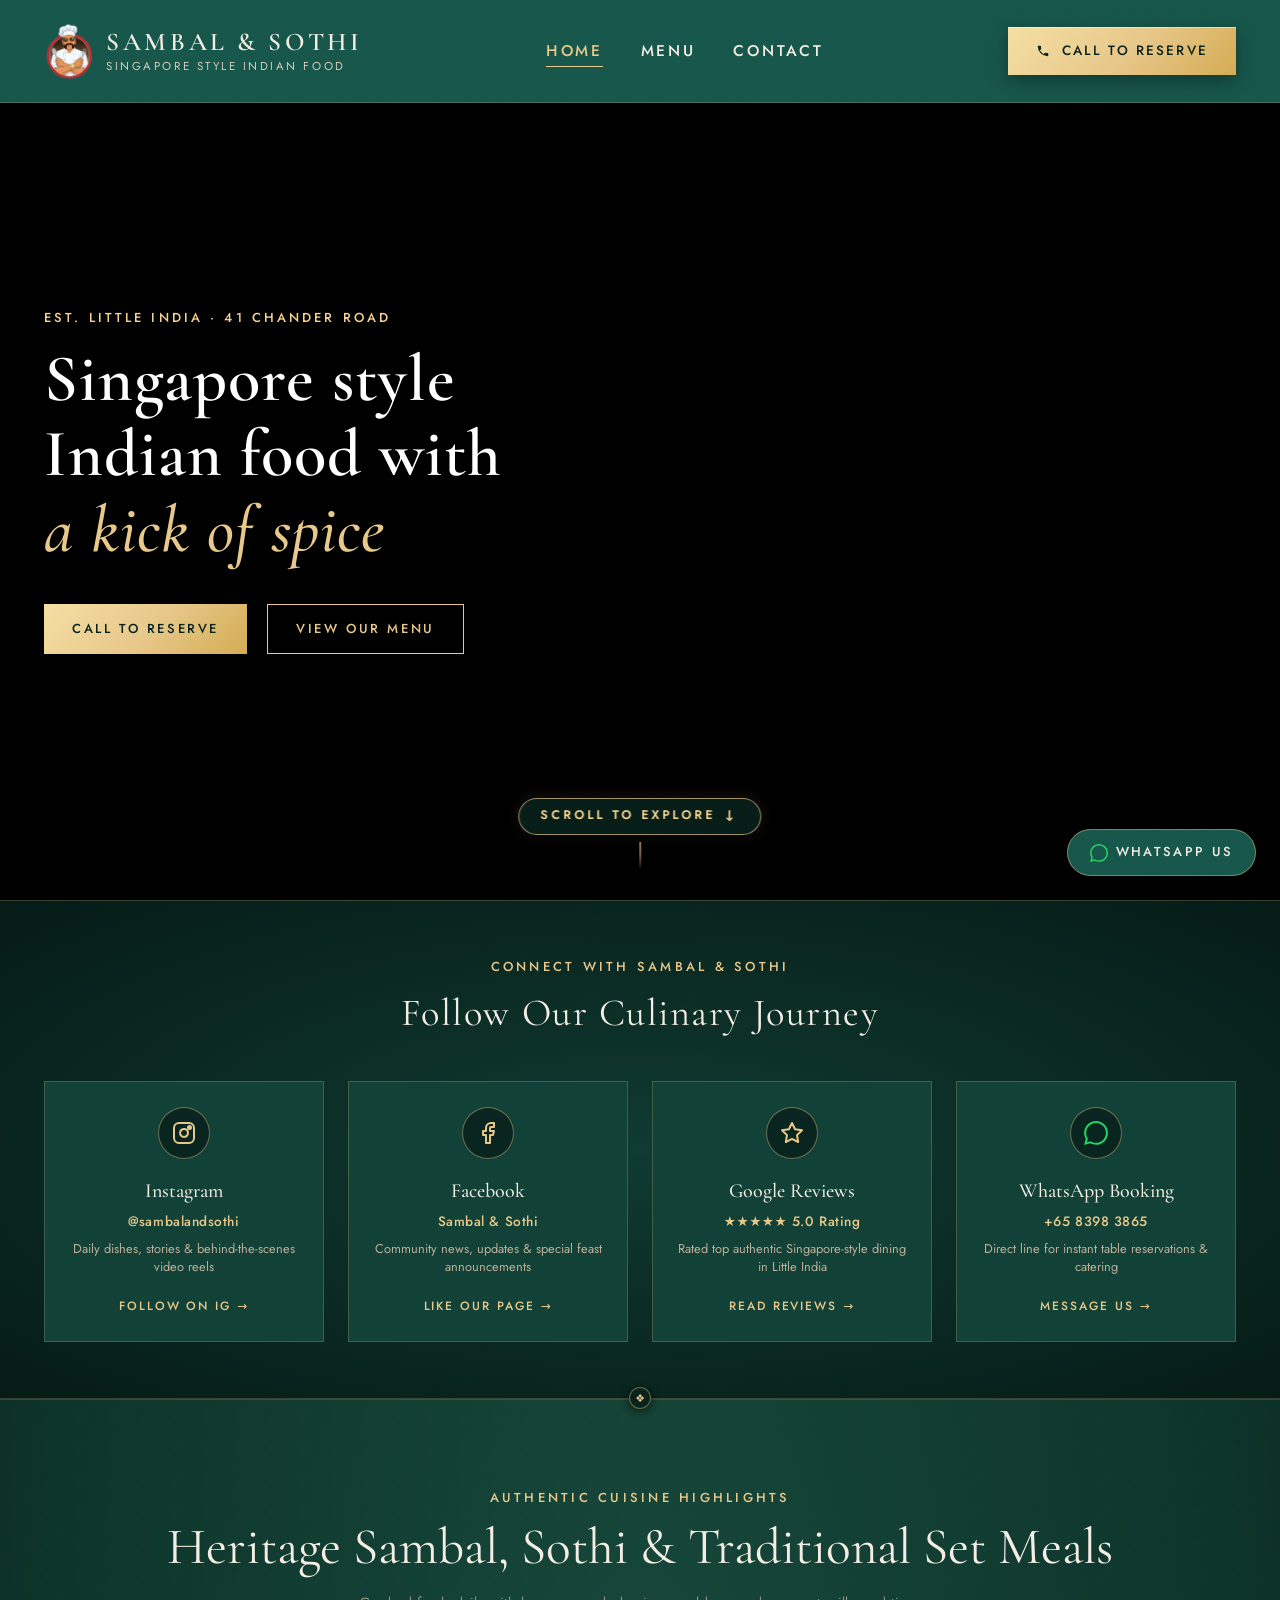
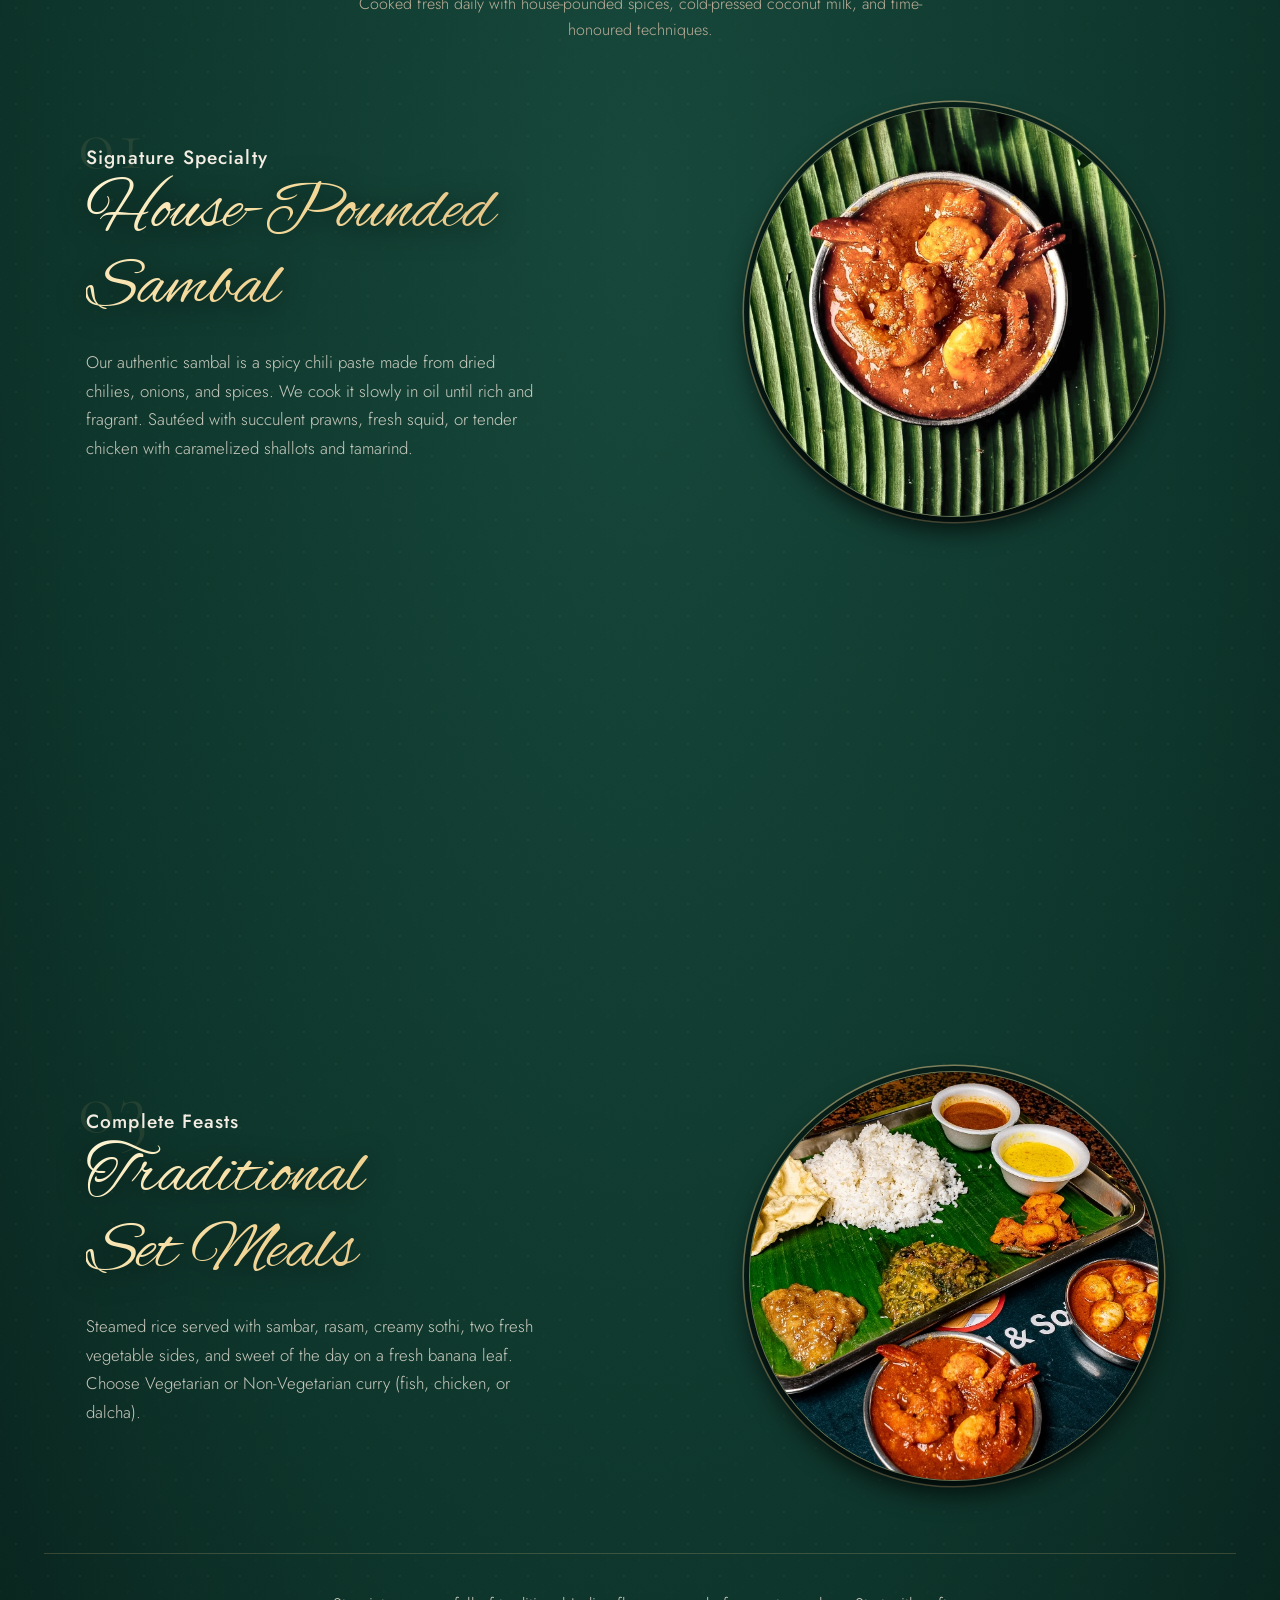
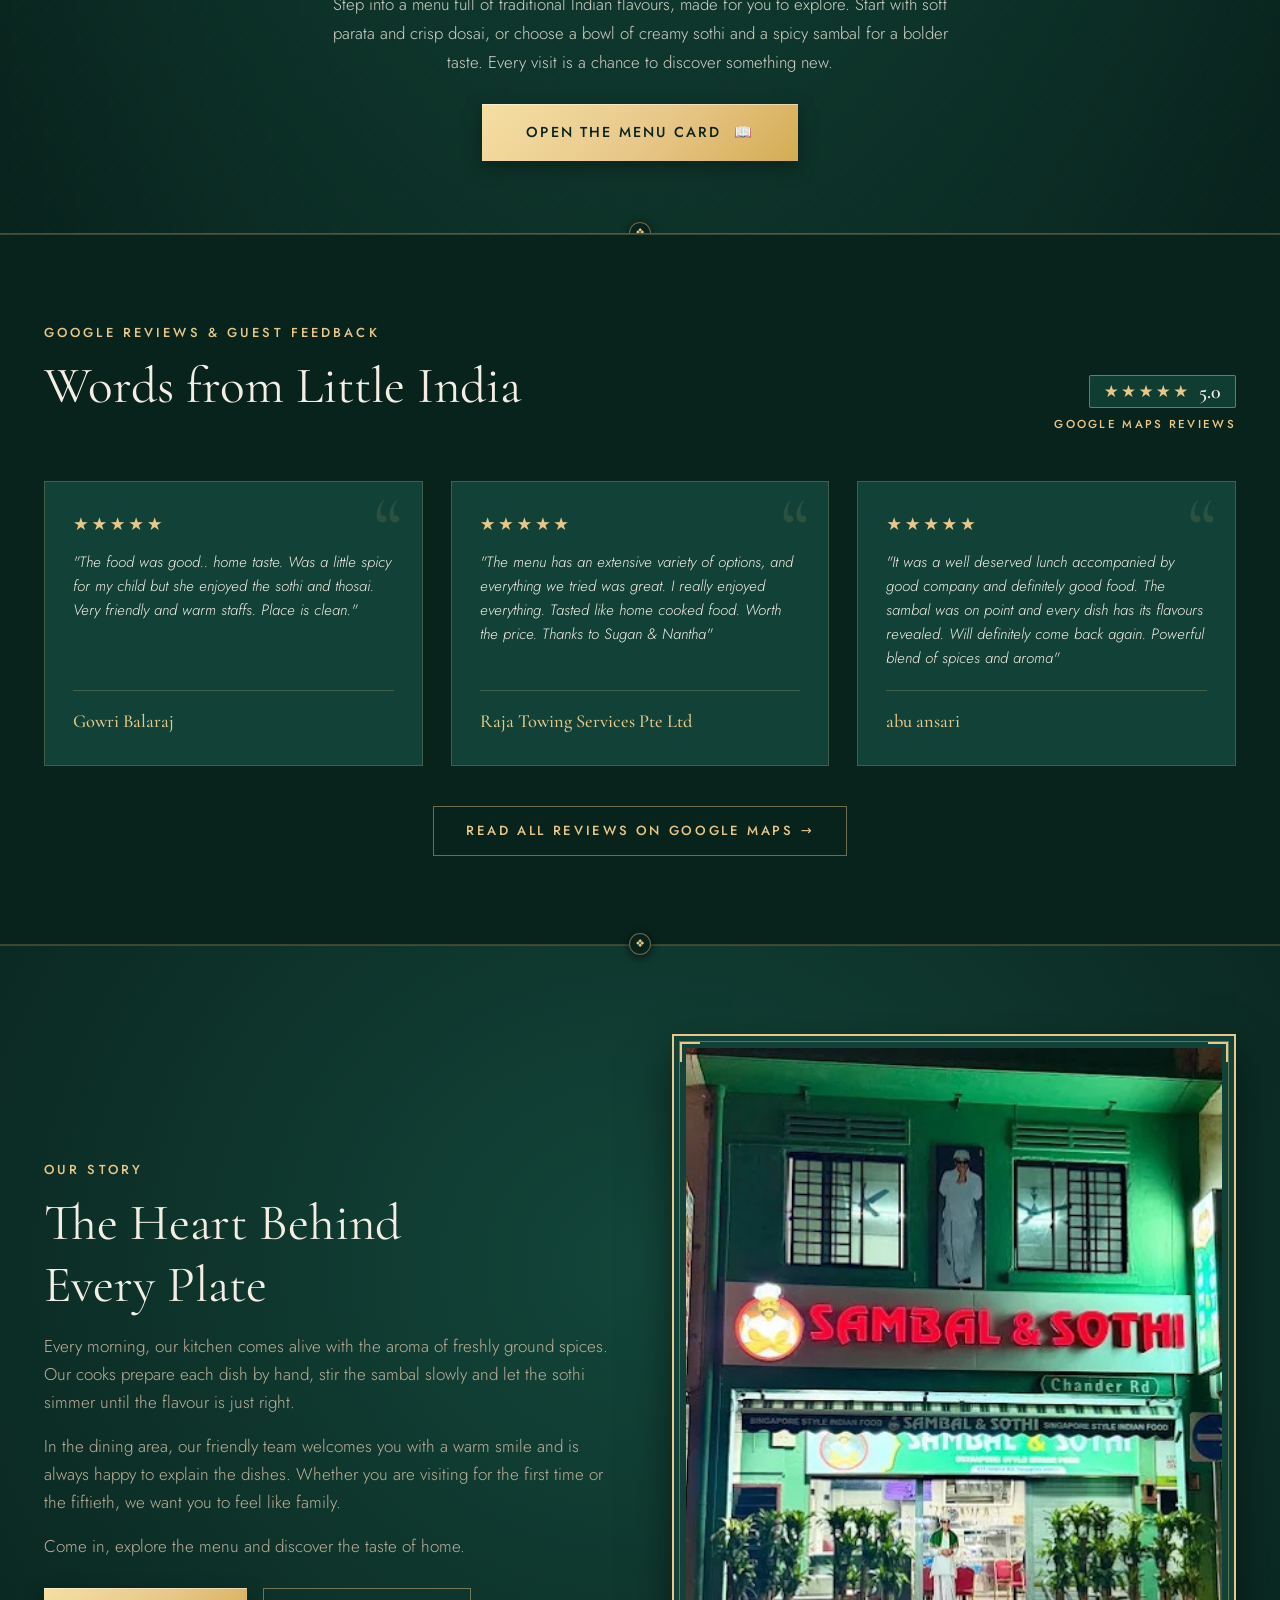
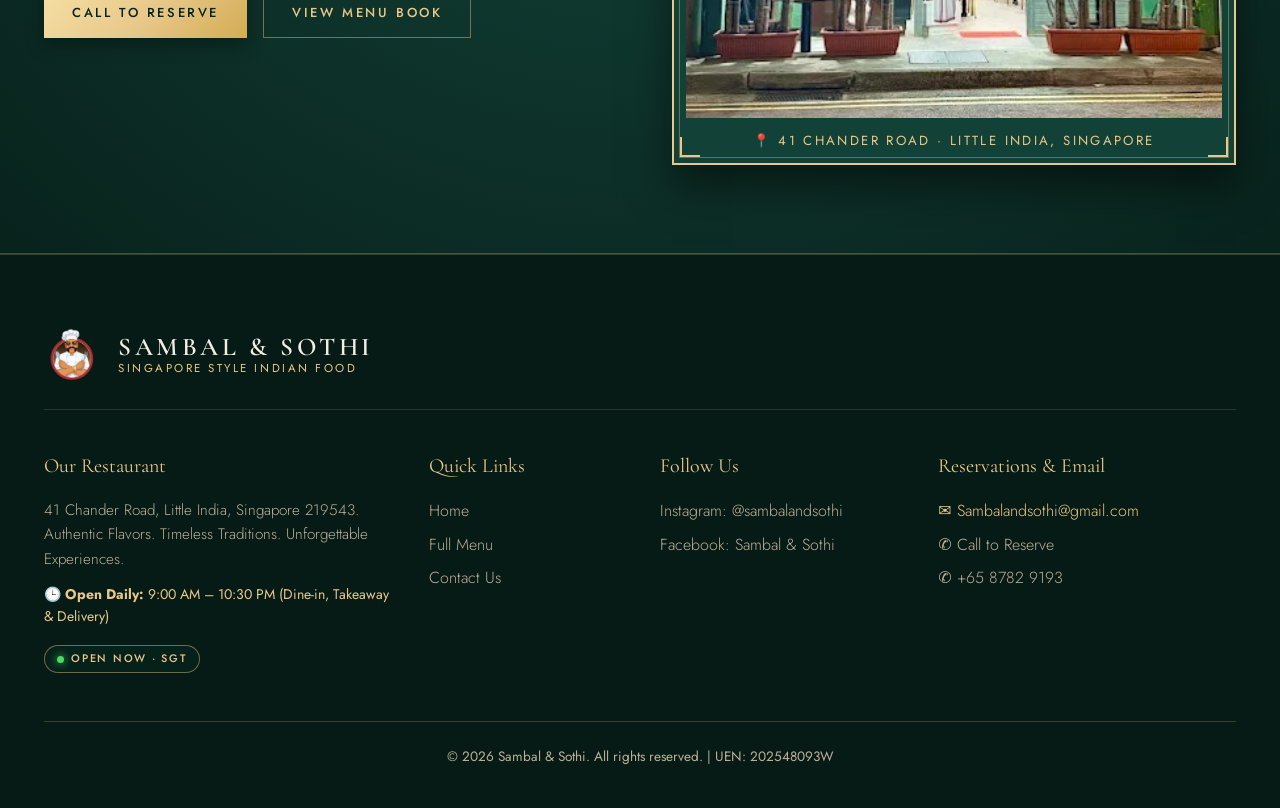
==== commit 0d6ff53e: "feat(preloader): refine banana leaf preloader - remove middle gold branch and seat official chef sea" ====
--- a/index.html
+++ b/index.html
@@ -14,9 +14,8 @@
   <script>window.SS_THEME_URI = window.location.origin;</script>
   <style id="ss-preloader-critical-css">
 /* =========================================================
-   SAMBAL & SOTHI — ORGANIC BANANA LEAF PRELOADER & GOLD IRIS
-   Botanical Vazhai Ilai with natural curved shoulder & stem,
-   flowing golden veins, royal chef medallion, and gold iris bloom
+   SAMBAL & SOTHI — BOTANICAL BANANA LEAF PRELOADER & GOLD IRIS
+   Fine gold contour and lateral veins, royal chef seal, zero center branch
    ========================================================= */
 * { box-sizing: border-box; }
 
@@ -27,7 +26,7 @@
 #ss-preloader {
   --bg: #0D3129;
   --bg-deep: #051612;
-  --bg-card: #134538;
+  --bg-card: #124237;
   --ink: #F3EDE3;
   --muted: #BDAF99;
   --sub: #D6CBB8;
@@ -38,17 +37,31 @@
   --sans: 'Jost', system-ui, -apple-system, sans-serif;
   --ease: cubic-bezier(.76,0,.24,1);
   --soft: cubic-bezier(.2,.7,.2,1);
-  --word-size: clamp(30px, 4.8vw, 54px);
+  --s: 1;
+  --cx: 50vw;
+  --cy: 50vh;
+  --r: 0px;
+  --word-size: clamp(28px, 4.4vw, 50px);
+  --dw: .12s;
+  --dr: 1.85s;
+  --dt: 1.95s;
+  --ds: 1.55s;
   position: fixed !important;
   inset: 0 !important;
   z-index: 100000 !important;
   display: grid !important;
   place-items: center !important;
   color: var(--ink);
-  background: radial-gradient(ellipse at 50% 45%, var(--bg-card) 0%, var(--bg) 48%, var(--bg-deep) 100%) !important;
+  background: radial-gradient(ellipse at 50% 45%, var(--bg-card) 0%, var(--bg) 46%, var(--bg-deep) 100%) !important;
   overflow: hidden !important;
   pointer-events: auto;
 }
+#ss-preloader.is-quick { --s: .55; }
+#ss-preloader.is-iris {
+  -webkit-mask-image: radial-gradient(circle at var(--cx) var(--cy), transparent var(--r), #000 calc(var(--r) + 1px)) !important;
+          mask-image: radial-gradient(circle at var(--cx) var(--cy), transparent var(--r), #000 calc(var(--r) + 1px)) !important;
+}
+#ss-preloader.is-done { display: none !important; }
 
 .ss-c {
   display: flex !important;
@@ -62,21 +75,21 @@
 
 /* Wordmark */
 .ss-word {
-  margin: 0 0 18px 0 !important;
+  margin: 0 0 24px 0 !important;
   font-family: var(--serif) !important;
   font-size: var(--word-size) !important;
   font-weight: 500 !important;
   line-height: 1 !important;
   text-transform: uppercase !important;
-  letter-spacing: .24em !important;
-  padding-left: .24em !important;
+  letter-spacing: .22em !important;
+  padding-left: .22em !important;
   display: flex !important;
   align-items: flex-end !important;
   justify-content: center !important;
   gap: .3em !important;
   white-space: nowrap !important;
   color: var(--ink) !important;
-  text-shadow: 0 4px 24px rgba(0,0,0,0.5) !important;
+  text-shadow: 0 4px 20px rgba(0,0,0,0.5) !important;
 }
 .ss-word .w, .ss-word .amp { display: inline-flex !important; }
 .ss-word .amp {
@@ -91,180 +104,194 @@
 .ss-ch { display: inline-block !important; overflow: hidden !important; padding-bottom: .08em !important; margin-bottom: -.08em !important; }
 .ss-ch > i {
   display: inline-block !important; font-style: inherit !important;
-  animation: ss-rise 0.75s var(--ease) calc(0.04s + var(--i) * 22ms) backwards !important;
+  animation: ss-rise calc(0.9s * var(--s)) var(--ease) calc((var(--dw) + var(--i) * 32ms) * var(--s)) backwards !important;
   transition: transform .55s cubic-bezier(.6,0,.4,1) calc(var(--i) * 16ms) !important;
 }
 
-/* Organic Banana Leaf */
+/* Banana leaf container */
 .ss-leaf {
   position: relative !important;
-  width: min(560px, 94vw) !important;
+  width: min(480px, 92vw) !important;
   margin: 0 auto !important;
-  filter: drop-shadow(0 16px 36px rgba(0, 0, 0, 0.55)) !important;
+  filter: drop-shadow(0 14px 32px rgba(0, 0, 0, 0.55)) !important;
 }
 .ss-leaf svg {
-  display: block !important; width: 100% !important; height: auto !important; overflow: visible !important;
+  display: block !important;
+  width: 100% !important;
+  height: auto !important;
+  overflow: visible !important;
 }
 .ss-leaf .lf-unfurl {
-  transform-origin: 280px 115px !important;
-  animation: ss-unfurl 1.15s var(--soft) 0.05s backwards !important;
+  transform-origin: 200px 75px !important;
+  animation: ss-unfurl calc(1.35s * var(--s)) var(--soft) calc(0.2s * var(--s)) backwards !important;
 }
 .ss-leaf .lf-exit {
-  transform-origin: 280px 115px !important;
+  transform-origin: 200px 75px !important;
   transition: transform .55s var(--ease), opacity .45s ease !important;
 }
 
-/* Emerald Gradient Body */
+/* Lush Emerald Gradient Leaf Body */
 .ss-leaf .lf-fill {
-  fill: url(#ss-banana-leaf-grad);
+  fill: url(#ss-banana-leaf-grad) !important;
   opacity: 0;
-  animation: ss-show 0.8s ease 0.15s forwards;
-}
-
-/* Golden Rim Outline */
+  animation: ss-show calc(0.9s * var(--s)) ease calc(0.25s * var(--s)) forwards;
+}
+
+/* Golden Perimeter Rim */
 .ss-leaf .ln {
   fill: none;
   stroke: var(--gold);
-  stroke-width: 1.6;
+  stroke-width: 1.4;
   stroke-linecap: round;
   stroke-linejoin: round;
-  stroke-dasharray: 1300;
-  stroke-dashoffset: 1300;
-  animation: ss-draw-outline 1.1s var(--ease) 0.08s forwards;
-}
-
-/* Central Midrib Stem */
-.ss-leaf .ln.mid {
-  stroke-width: 3;
-  stroke: url(#ss-gold-stem-grad);
-  stroke-dasharray: 600;
-  stroke-dashoffset: 600;
-  animation: ss-draw-mid 1.0s var(--ease) 0.04s forwards;
-}
-
-/* Natural Curving Stalk */
+  stroke-dasharray: 1;
+  stroke-dashoffset: 1;
+  animation: ss-draw calc(1.2s * var(--s)) var(--ease) calc(0.35s * var(--s)) forwards;
+}
+
+/* Natural Curving Stalk at Base */
 .ss-leaf .ln.stem {
-  stroke-width: 4.5;
+  stroke-width: 2.8;
   stroke: var(--gold);
   stroke-linecap: round;
-  stroke-dasharray: 70;
-  stroke-dashoffset: 70;
-  animation: ss-draw-stem 0.35s var(--ease) 0.02s forwards;
-}
-
-/* Flowing Lateral Veins */
+  stroke-dasharray: 1;
+  stroke-dashoffset: 1;
+  animation: ss-draw calc(0.4s * var(--s)) var(--ease) calc(0.2s * var(--s)) forwards;
+}
+
+/* Radiant Lateral Veins */
 .ss-leaf .vein {
   fill: none;
   stroke: var(--gold);
-  stroke-width: 1.05;
-  opacity: 0.72;
+  stroke-width: 0.85;
+  opacity: 0.65;
   stroke-linecap: round;
-  stroke-dasharray: 150;
-  stroke-dashoffset: 150;
-  animation: ss-draw-vein 0.45s var(--soft) calc(0.18s + var(--k) * 16ms) forwards;
-}
-
-/* Botanical Sheen */
-.ss-leaf .leaf-sheen {
-  fill: none;
-  stroke: rgba(232, 200, 138, 0.2);
-  stroke-width: 24;
-  stroke-linecap: round;
-  opacity: 0;
-  animation: ss-show 0.8s ease 0.35s forwards;
-}
-
-/* Chef Seal Medallion */
+  stroke-dasharray: 1;
+  stroke-dashoffset: 1;
+  animation: ss-draw calc(0.45s * var(--s)) var(--soft) calc((0.7s + var(--k) * 20ms) * var(--s)) forwards;
+}
+
+/* Royal Chef Seal Medallion: Centered & Seated on Leaf */
 .ss-seal.on-leaf {
-  position: absolute;
-  left: 49%;
-  top: 48%;
-  transform: translate(-50%, -50%);
-  width: 72px;
-  aspect-ratio: 215 / 253;
-  animation: ss-seal-leaf 0.75s var(--soft) 0.5s backwards;
-  transition: opacity .4s ease, transform .5s var(--ease);
+  position: absolute !important;
+  left: 50.0% !important;
+  top: 48.0% !important;
+  margin: 0 !important;
+  width: 68px !important;
+  aspect-ratio: 215 / 253 !important;
+  transform: translate(-51.6%, -59.3%) !important;
+  animation: ss-seal-leaf calc(0.85s * var(--s)) var(--soft) calc(var(--ds) * var(--s)) backwards !important;
+  transition: opacity .4s ease, transform .5s var(--ease) !important;
+}
+.ss-seal-ring {
+  position: absolute !important;
+  inset: 0 !important;
+  width: 100% !important;
+  height: 100% !important;
+  overflow: visible !important;
+}
+.ss-seal-ring .ring {
+  fill: none !important;
+  stroke: var(--gold) !important;
+  stroke-width: 2.2 !important;
+  stroke-dasharray: 1;
+  stroke-dashoffset: 1;
+  filter: drop-shadow(0 0 5px rgba(232, 200, 138, 0.45)) !important;
+  animation: ss-draw calc(0.9s * var(--s)) var(--ease) calc((var(--ds) - .05s) * var(--s)) forwards !important;
 }
 .ss-seal img {
-  position: relative; width: 100%; height: 100%; object-fit: contain;
-  display: block; filter: drop-shadow(0 4px 12px rgba(0, 0, 0, .55));
-}
-.ss-seal-ring {
-  position: absolute; inset: -5px; width: calc(100% + 10px); height: calc(100% + 10px);
-  overflow: visible;
-}
-.ss-seal-ring .disc {
-  fill: #08201A; stroke: var(--gold); stroke-width: 2;
-  filter: drop-shadow(0 6px 18px rgba(0,0,0,0.65));
-}
-.ss-seal-ring .bezel {
-  fill: none; stroke: var(--gold); stroke-width: 1; stroke-dasharray: 4 3; opacity: 0.75;
-}
-.ss-seal-ring .ring {
-  fill: none; stroke: var(--gold-light); stroke-width: 1.2;
-  stroke-dasharray: 600; stroke-dashoffset: 600;
-  animation: ss-draw-ring 0.8s var(--ease) 0.5s forwards;
+  position: relative !important;
+  width: 100% !important;
+  height: 100% !important;
+  object-fit: contain !important;
+  display: block !important;
+  filter: drop-shadow(0 4px 14px rgba(0,0,0,0.65)) !important;
 }
 .ss-mono {
-  width: 100%; height: 100%; display: grid; place-items: center;
-  font-family: var(--serif); font-style: italic; font-size: 22px; color: var(--gold);
+  width: 100% !important;
+  height: 100% !important;
+  display: grid !important;
+  place-items: center !important;
+  font-family: var(--serif) !important;
+  font-style: italic !important;
+  font-size: 20px !important;
+  color: var(--gold) !important;
 }
 
 /* Rule and Subtitle */
 .ss-rule {
-  width: 52px !important; height: 1px !important;
+  width: 48px !important;
+  height: 1px !important;
   background: linear-gradient(90deg, transparent, var(--gold-line), transparent) !important;
   margin: 24px 0 14px !important;
-  animation: ss-grow 0.75s var(--ease) 0.65s backwards !important;
+  animation: ss-grow calc(0.8s * var(--s)) var(--ease) calc(var(--dr) * var(--s)) backwards !important;
+  transition: transform .45s var(--ease), opacity .4s !important;
 }
 .ss-tag {
-  margin: 0 !important; font-family: var(--sans) !important; font-size: 11px !important; font-weight: 400 !important;
-  letter-spacing: .36em !important; padding-left: .36em !important; text-transform: uppercase !important; color: var(--sub) !important;
-  animation: ss-fade 0.75s ease 0.75s backwards !important;
+  margin: 0 !important;
+  font-family: var(--sans) !important;
+  font-size: 11px !important;
+  font-weight: 400 !important;
+  letter-spacing: .35em !important;
+  padding-left: .35em !important;
+  text-transform: uppercase !important;
+  color: var(--sub) !important;
+  animation: ss-fade calc(0.8s * var(--s)) ease calc(var(--dt) * var(--s)) backwards !important;
+  transition: opacity .4s !important;
 }
 
 /* Footer Info */
 .ss-foot {
-  position: absolute !important; left: 0 !important; right: 0 !important; bottom: 0 !important;
-  display: flex !important; justify-content: space-between !important; align-items: flex-end !important; gap: 16px !important;
+  position: absolute !important;
+  left: 0 !important;
+  right: 0 !important;
+  bottom: 0 !important;
+  display: flex !important;
+  justify-content: space-between !important;
+  align-items: flex-end !important;
+  gap: 16px !important;
   padding: 0 clamp(16px, 4vw, 48px) clamp(18px, 4vh, 36px) !important;
-  font-family: var(--sans) !important; font-size: 10.5px !important; line-height: 1.6 !important;
-  letter-spacing: .26em !important; text-transform: uppercase !important; color: var(--muted) !important;
-  animation: ss-fade 0.9s ease 0.15s backwards !important;
+  font-family: var(--sans) !important;
+  font-size: 10.5px !important;
+  line-height: 1.6 !important;
+  letter-spacing: .26em !important;
+  text-transform: uppercase !important;
+  color: var(--muted) !important;
+  animation: ss-fade 1.1s ease calc(0.2s * var(--s)) backwards !important;
+  transition: opacity .4s !important;
 }
 .ss-foot .gold { color: var(--gold) !important; }
+
+/* Circular Iris Bloom Edge */
+.ss-edge {
+  position: fixed !important;
+  left: 0 !important;
+  top: 0 !important;
+  width: 0 !important;
+  height: 0 !important;
+  box-sizing: border-box !important;
+  border: 1.5px solid var(--gold) !important;
+  border-radius: 50% !important;
+  opacity: 0 !important;
+  pointer-events: none !important;
+  box-shadow: 0 0 45px rgba(0,0,0,.5) !important;
+}
+#ss-preloader.is-iris .ss-edge { opacity: 1 !important; }
 
 /* Exit states */
 #ss-preloader.is-out .ss-ch > i { transform: translateY(-115%) !important; }
 #ss-preloader.is-out .ss-rule { transform: scaleX(0) !important; }
 #ss-preloader.is-out .ss-tag, #ss-preloader.is-out .ss-foot { opacity: 0 !important; }
 #ss-preloader.is-out .lf-exit { transform: scaleY(.08) !important; opacity: 0 !important; }
-#ss-preloader.is-out .ss-seal.on-leaf { transform: translate(-49%, -48%) scale(.85) !important; opacity: 0 !important; }
-
-/* Iris Aperture */
-.ss-edge {
-  position: fixed !important; left: 0 !important; top: 0 !important; width: 0 !important; height: 0 !important;
-  box-sizing: border-box !important; border: 1.6px solid var(--gold) !important; border-radius: 50% !important;
-  opacity: 0 !important; pointer-events: none !important; box-shadow: 0 0 50px rgba(0,0,0,.5) !important;
-}
-#ss-preloader.is-iris {
-  -webkit-mask-image: radial-gradient(circle at var(--cx) var(--cy), transparent var(--r), #000 calc(var(--r) + 1px)) !important;
-          mask-image: radial-gradient(circle at var(--cx) var(--cy), transparent var(--r), #000 calc(var(--r) + 1px)) !important;
-}
-#ss-preloader.is-iris .ss-edge { opacity: 1 !important; }
-#ss-preloader.is-done { display: none !important; }
+#ss-preloader.is-out .ss-seal.on-leaf { transform: translate(-51.6%, -59.3%) scale(.85) !important; opacity: 0 !important; }
 
 @keyframes ss-rise { from { transform: translateY(115%); } }
 @keyframes ss-grow { from { transform: scaleX(0); } }
 @keyframes ss-fade { from { opacity: 0; } }
 @keyframes ss-show { from { opacity: 0; } to { opacity: 1; } }
-@keyframes ss-unfurl { from { transform: scaleY(.15) scaleX(.92); opacity: 0.3; } }
-@keyframes ss-draw-outline { to { stroke-dashoffset: 0; } }
-@keyframes ss-draw-mid { to { stroke-dashoffset: 0; } }
-@keyframes ss-draw-stem { to { stroke-dashoffset: 0; } }
-@keyframes ss-draw-vein { to { stroke-dashoffset: 0; } }
-@keyframes ss-draw-ring { to { stroke-dashoffset: 0; } }
-@keyframes ss-seal-leaf { from { opacity: 0; transform: translate(-49%, -44%) scale(.75); } }
+@keyframes ss-draw { to { stroke-dashoffset: 0; } }
+@keyframes ss-unfurl { from { transform: scaleY(.15) scaleX(.93); opacity: 0.35; } }
+@keyframes ss-seal-leaf { from { opacity: 0; transform: translate(-51.6%, -52%) scale(.75); } }
 
 /* Mobile Drawer Fix */
 .mobile-nav.active {
@@ -276,8 +303,8 @@
 @media (max-width: 520px) {
   .ss-word { letter-spacing: .15em !important; font-size: 28px !important; }
   .ss-tag { font-size: 9.5px !important; letter-spacing: .25em !important; }
-  .ss-seal.on-leaf { width: 58px !important; }
-  .ss-leaf { width: 94vw !important; }
+  .ss-seal.on-leaf { width: 56px !important; }
+  .ss-leaf { width: 92vw !important; }
   .ss-street, .ss-hours-label { display: none !important; }
   .ss-foot { font-size: 9.5px !important; letter-spacing: .2em !important; }
 }
@@ -292,97 +319,100 @@
 <body>
   <div class="bg-grain"></div>
   <!-- Royal Organic Banana Leaf Preloader & Gold Iris Aperture -->
-  <div id="ss-preloader" aria-hidden="true" data-min="2100">
+  <div id="ss-preloader" aria-hidden="true" data-min="2400">
     <div class="ss-c">
       <h2 class="ss-word"><span class="w">Sambal</span><span class="amp">&amp;</span><span class="w">Sothi</span></h2>
       
       <div class="ss-leaf">
-        <svg viewBox="0 0 560 240">
+        <svg viewBox="0 0 400 150">
           <defs>
             <linearGradient id="ss-banana-leaf-grad" x1="0%" y1="0%" x2="100%" y2="100%">
-              <stop offset="0%" stop-color="#124637" stop-opacity="0.92"/>
+              <stop offset="0%" stop-color="#124637" stop-opacity="0.94"/>
               <stop offset="35%" stop-color="#216D54" stop-opacity="0.98"/>
-              <stop offset="70%" stop-color="#1A5844" stop-opacity="0.94"/>
+              <stop offset="70%" stop-color="#1A5844" stop-opacity="0.95"/>
               <stop offset="100%" stop-color="#0D3529" stop-opacity="0.96"/>
             </linearGradient>
-            <linearGradient id="ss-gold-stem-grad" x1="0%" y1="0%" x2="100%" y2="0%">
-              <stop offset="0%" stop-color="#E8C88A"/>
-              <stop offset="50%" stop-color="#FFF2D6"/>
-              <stop offset="100%" stop-color="#D4AF37"/>
-            </linearGradient>
             <clipPath id="ss-leaf-clip">
-              <path d="M 76 126 C 80 88, 115 48, 185 34 C 265 20, 375 28, 455 58 C 498 76, 524 98, 526 122 C 525 130, 508 152, 465 178 C 395 214, 285 224, 195 214 C 125 206, 82 165, 76 126 Z"/>
+              <path d="M32 79 C92 20 282 6 390 72 C286 140 104 140 32 83 Z"/>
             </clipPath>
           </defs>
           <g class="lf-exit">
             <g class="lf-unfurl">
               <!-- Lush Botanical Leaf Body -->
-              <path class="lf-fill" d="M 76 126 C 80 88, 115 48, 185 34 C 265 20, 375 28, 455 58 C 498 76, 524 98, 526 122 C 525 130, 508 152, 465 178 C 395 214, 285 224, 195 214 C 125 206, 82 165, 76 126 Z"/>
-              
-              <!-- Flowing Lateral Veins (Clipped inside natural leaf boundary) -->
+              <path class="lf-fill" d="M32 79 C92 20 282 6 390 72 C286 140 104 140 32 83 Z"/>
+
+              <!-- Flowing Lateral Veins Clipped Inside Natural Leaf Body -->
               <g clip-path="url(#ss-leaf-clip)">
-                <path class="vein" style="--k:0" d="M 97.5 124.4 Q 107.5 91.3 126.3 62.1"/>
-              <path class="vein" style="--k:1" d="M 97.5 124.4 Q 107.5 163.3 122.2 197.7"/>
-              <path class="vein" style="--k:2" d="M 116.4 123.1 Q 126.4 81.9 145.9 45.5"/>
-              <path class="vein" style="--k:3" d="M 116.4 123.1 Q 126.4 168.7 141.7 209.3"/>
-              <path class="vein" style="--k:4" d="M 135.3 121.6 Q 145.3 76.1 165.4 35.6"/>
-              <path class="vein" style="--k:5" d="M 135.3 121.6 Q 145.3 170.3 161.2 213.8"/>
-              <path class="vein" style="--k:6" d="M 154.2 120.1 Q 164.2 72.3 185.0 29.6"/>
-              <path class="vein" style="--k:7" d="M 154.2 120.1 Q 164.2 170.0 180.7 214.5"/>
-              <path class="vein" style="--k:8" d="M 173.1 118.5 Q 183.1 69.7 204.6 26.2"/>
-              <path class="vein" style="--k:9" d="M 173.1 118.5 Q 183.1 168.3 200.2 212.7"/>
-              <path class="vein" style="--k:10" d="M 192.0 116.9 Q 202.0 68.1 224.2 24.6"/>
-              <path class="vein" style="--k:11" d="M 192.0 116.9 Q 202.0 165.7 219.6 209.2"/>
-              <path class="vein" style="--k:12" d="M 210.9 115.2 Q 220.9 67.2 243.7 24.5"/>
-              <path class="vein" style="--k:13" d="M 210.9 115.2 Q 220.9 162.4 239.1 204.5"/>
-              <path class="vein" style="--k:14" d="M 229.8 113.4 Q 239.8 66.9 263.3 25.5"/>
-              <path class="vein" style="--k:15" d="M 229.8 113.4 Q 239.8 158.7 258.6 199.0"/>
-              <path class="vein" style="--k:16" d="M 248.7 111.8 Q 258.7 67.1 282.9 27.4"/>
-              <path class="vein" style="--k:17" d="M 248.7 111.8 Q 258.7 154.7 278.1 192.8"/>
-              <path class="vein" style="--k:18" d="M 267.6 110.2 Q 277.6 67.8 302.4 30.1"/>
-              <path class="vein" style="--k:19" d="M 267.6 110.2 Q 277.6 150.6 297.6 186.3"/>
-              <path class="vein" style="--k:20" d="M 286.5 108.8 Q 296.5 68.9 322.0 33.6"/>
-              <path class="vein" style="--k:21" d="M 286.5 108.8 Q 296.5 146.5 317.1 179.7"/>
-              <path class="vein" style="--k:22" d="M 305.4 107.7 Q 315.4 70.6 341.6 37.8"/>
-              <path class="vein" style="--k:23" d="M 305.4 107.7 Q 315.4 142.5 336.6 173.0"/>
-              <path class="vein" style="--k:24" d="M 324.3 106.9 Q 334.3 72.7 361.2 42.6"/>
-              <path class="vein" style="--k:25" d="M 324.3 106.9 Q 334.3 138.7 356.1 166.5"/>
-              <path class="vein" style="--k:26" d="M 343.2 106.5 Q 353.2 75.4 380.7 48.1"/>
-              <path class="vein" style="--k:27" d="M 343.2 106.5 Q 353.2 135.3 375.5 160.3"/>
-              <path class="vein" style="--k:28" d="M 362.1 106.6 Q 372.1 78.6 400.3 54.3"/>
-              <path class="vein" style="--k:29" d="M 362.1 106.6 Q 372.1 132.3 395.0 154.5"/>
-              <path class="vein" style="--k:30" d="M 381.0 107.2 Q 391.0 82.4 419.9 61.1"/>
-              <path class="vein" style="--k:31" d="M 381.0 107.2 Q 391.0 129.8 414.5 149.1"/>
-              <path class="vein" style="--k:32" d="M 399.9 108.3 Q 409.9 86.8 439.5 68.5"/>
-              <path class="vein" style="--k:33" d="M 399.9 108.3 Q 409.9 127.8 434.0 144.3"/>
-              <path class="vein" style="--k:34" d="M 418.8 109.9 Q 428.8 91.7 459.0 76.4"/>
-              <path class="vein" style="--k:35" d="M 418.8 109.9 Q 428.8 126.3 453.5 140.0"/>
-              <path class="vein" style="--k:36" d="M 437.7 111.9 Q 447.7 97.1 478.6 84.9"/>
-              <path class="vein" style="--k:37" d="M 437.7 111.9 Q 447.7 125.4 473.0 136.2"/>
-              <path class="vein" style="--k:38" d="M 456.6 114.5 Q 466.6 102.9 498.2 93.7"/>
-              <path class="vein" style="--k:39" d="M 456.6 114.5 Q 466.6 124.9 492.5 133.0"/>
-              <path class="vein" style="--k:40" d="M 475.5 117.4 Q 485.5 109.0 517.7 102.9"/>
-              <path class="vein" style="--k:41" d="M 475.5 117.4 Q 485.5 124.8 512.0 130.2"/>
-              <path class="vein" style="--k:42" d="M 494.4 120.5 Q 504.4 115.4 522.0 112.2"/>
-              <path class="vein" style="--k:43" d="M 494.4 120.5 Q 504.4 125.1 522.0 127.8"/>
-                <!-- Organic luster sheen highlight -->
-                <path class="leaf-sheen" d="M 32 142 C 60 136, 160 114, 300 110 C 420 108, 485 116, 526 122"/>
+                <path class="vein" pathLength="1" style="--k:0" d="M45.8 77.5 Q57.7 66.1 63.5 57.8"/>
+                <path class="vein" pathLength="1" style="--k:0" d="M45.8 77.5 Q57.4 90.6 63.1 100.7"/>
+                <path class="vein" pathLength="1" style="--k:1" d="M58.3 76.5 Q69.7 63.1 75.1 52.7"/>
+                <path class="vein" pathLength="1" style="--k:1" d="M58.3 76.5 Q69.7 92.4 75.1 105.3"/>
+                <path class="vein" pathLength="1" style="--k:2" d="M70.3 75.7 Q81.9 60.4 87.5 48.1"/>
+                <path class="vein" pathLength="1" style="--k:2" d="M70.3 75.7 Q81.7 93.9 87.0 109.1"/>
+                <path class="vein" pathLength="1" style="--k:3" d="M81.7 74.9 Q93.4 58.2 99.0 44.5"/>
+                <path class="vein" pathLength="1" style="--k:3" d="M81.7 74.9 Q93.6 95.2 99.5 112.5"/>
+                <path class="vein" pathLength="1" style="--k:4" d="M94.1 74.2 Q105.6 56.2 111.1 41.2"/>
+                <path class="vein" pathLength="1" style="--k:4" d="M94.1 74.2 Q105.5 96.1 110.9 115.0"/>
+                <path class="vein" pathLength="1" style="--k:5" d="M105.9 73.5 Q117.8 54.4 123.7 38.4"/>
+                <path class="vein" pathLength="1" style="--k:5" d="M105.9 73.5 Q117.7 96.9 123.4 117.3"/>
+                <path class="vein" pathLength="1" style="--k:6" d="M117.9 72.9 Q129.4 53.1 134.9 36.3"/>
+                <path class="vein" pathLength="1" style="--k:6" d="M117.9 72.9 Q129.7 97.4 135.5 119.0"/>
+                <path class="vein" pathLength="1" style="--k:7" d="M130.0 72.3 Q141.6 51.8 147.3 34.3"/>
+                <path class="vein" pathLength="1" style="--k:7" d="M130.0 72.3 Q141.4 97.8 146.9 120.3"/>
+                <path class="vein" pathLength="1" style="--k:8" d="M142.2 71.8 Q153.6 50.8 159.0 32.8"/>
+                <path class="vein" pathLength="1" style="--k:8" d="M142.2 71.8 Q153.8 98.0 159.4 121.3"/>
+                <path class="vein" pathLength="1" style="--k:9" d="M153.7 71.3 Q165.3 50.0 170.9 31.6"/>
+                <path class="vein" pathLength="1" style="--k:9" d="M153.7 71.3 Q165.4 98.1 171.2 122.0"/>
+                <path class="vein" pathLength="1" style="--k:10" d="M166.1 70.9 Q177.6 49.3 183.1 30.7"/>
+                <path class="vein" pathLength="1" style="--k:10" d="M166.1 70.9 Q177.7 98.1 183.2 122.3"/>
+                <path class="vein" pathLength="1" style="--k:11" d="M177.8 70.5 Q189.6 48.9 195.4 30.2"/>
+                <path class="vein" pathLength="1" style="--k:11" d="M177.8 70.5 Q189.5 97.9 195.2 122.3"/>
+                <path class="vein" pathLength="1" style="--k:12" d="M190.4 70.2 Q202.1 48.6 207.8 30.0"/>
+                <path class="vein" pathLength="1" style="--k:12" d="M190.4 70.2 Q201.9 97.6 207.4 121.9"/>
+                <path class="vein" pathLength="1" style="--k:13" d="M202.1 69.9 Q213.7 48.5 219.2 30.1"/>
+                <path class="vein" pathLength="1" style="--k:13" d="M202.1 69.9 Q213.9 97.1 219.6 121.3"/>
+                <path class="vein" pathLength="1" style="--k:14" d="M213.9 69.7 Q225.9 48.6 231.8 30.5"/>
+                <path class="vein" pathLength="1" style="--k:14" d="M213.9 69.7 Q225.4 96.5 230.9 120.4"/>
+                <path class="vein" pathLength="1" style="--k:15" d="M225.7 69.5 Q237.5 48.8 243.3 31.2"/>
+                <path class="vein" pathLength="1" style="--k:15" d="M225.7 69.5 Q237.5 95.8 243.2 119.1"/>
+                <path class="vein" pathLength="1" style="--k:16" d="M237.6 69.3 Q249.2 49.2 254.8 32.1"/>
+                <path class="vein" pathLength="1" style="--k:16" d="M237.6 69.3 Q249.5 94.9 255.4 117.5"/>
+                <path class="vein" pathLength="1" style="--k:17" d="M250.4 69.2 Q261.9 49.9 267.4 33.6"/>
+                <path class="vein" pathLength="1" style="--k:17" d="M250.4 69.2 Q262.0 93.9 267.6 115.6"/>
+                <path class="vein" pathLength="1" style="--k:18" d="M262.2 69.2 Q273.5 50.7 278.8 35.2"/>
+                <path class="vein" pathLength="1" style="--k:18" d="M262.2 69.2 Q274.0 92.7 279.7 113.3"/>
+                <path class="vein" pathLength="1" style="--k:19" d="M274.0 69.2 Q285.6 51.7 291.1 37.3"/>
+                <path class="vein" pathLength="1" style="--k:19" d="M274.0 69.2 Q285.9 91.4 291.7 110.7"/>
+                <path class="vein" pathLength="1" style="--k:20" d="M285.8 69.2 Q297.6 53.0 303.3 39.7"/>
+                <path class="vein" pathLength="1" style="--k:20" d="M285.8 69.2 Q297.7 90.0 303.5 107.8"/>
+                <path class="vein" pathLength="1" style="--k:21" d="M297.5 69.3 Q309.4 54.5 315.3 42.6"/>
+                <path class="vein" pathLength="1" style="--k:21" d="M297.5 69.3 Q309.4 88.4 315.2 104.5"/>
+                <path class="vein" pathLength="1" style="--k:22" d="M310.2 69.5 Q321.7 56.1 327.2 45.8"/>
+                <path class="vein" pathLength="1" style="--k:22" d="M310.2 69.5 Q321.9 86.5 327.6 100.6"/>
+                <path class="vein" pathLength="1" style="--k:23" d="M321.8 69.7 Q333.7 58.2 339.7 49.7"/>
+                <path class="vein" pathLength="1" style="--k:23" d="M321.8 69.7 Q333.7 84.5 339.7 96.2"/>
+                <path class="vein" pathLength="1" style="--k:24" d="M334.2 70.0 Q345.6 60.4 351.0 53.8"/>
+                <path class="vein" pathLength="1" style="--k:24" d="M334.2 70.0 Q345.9 82.2 351.5 91.5"/>
+                <path class="vein" pathLength="1" style="--k:25" d="M345.6 70.3 Q357.6 63.1 363.7 59.0"/>
+                <path class="vein" pathLength="1" style="--k:25" d="M345.6 70.3 Q357.3 79.8 362.9 86.3"/>
+                <path class="vein" pathLength="1" style="--k:26" d="M357.9 70.7 Q369.5 66.0 375.1 64.3"/>
+                <path class="vein" pathLength="1" style="--k:26" d="M357.9 70.7 Q369.7 76.8 375.6 79.9"/>
+                <path class="vein" pathLength="1" style="--k:27" d="M369.9 71.1 Q379.8 68.4 383.7 68.7"/>
+                <path class="vein" pathLength="1" style="--k:27" d="M369.9 71.1 Q379.5 75.0 383.1 75.8"/>
               </g>
-              
-              <!-- Outlines & Stems -->
-              <path class="ln" d="M 76 126 C 80 88, 115 48, 185 34 C 265 20, 375 28, 455 58 C 498 76, 524 98, 526 122 C 525 130, 508 152, 465 178 C 395 214, 285 224, 195 214 C 125 206, 82 165, 76 126 Z"/>
-              <path class="ln mid" d="M 32 142 C 60 136, 160 114, 300 110 C 420 108, 485 116, 526 122"/>
-              <path class="ln stem" d="M 22 144 C 38 142, 58 135, 76 126"/>
+
+              <!-- Natural Outer Perimeter Gold Outlines (NO middle gold branch!) -->
+              <path class="ln" pathLength="1" d="M32.0 79.0 C92.0 20.0 282.0 6.0 390.0 72.0"/>
+              <path class="ln" pathLength="1" d="M32.0 83.0 C104.0 140.0 286.0 140.0 390.0 72.0"/>
+              <path class="ln stem" pathLength="1" d="M 14 83 C 20 82, 26 81, 32 81"/>
             </g>
           </g>
         </svg>
 
-        <!-- Chef Seal on Leaf -->
+        <!-- Royal Chef Seal Medallion: Centered & Seated on Leaf -->
         <div class="ss-seal on-leaf">
           <svg class="ss-seal-ring" viewBox="0 0 215 253">
-            <circle class="disc" cx="107" cy="126" r="92"/>
-            <circle class="bezel" cx="107" cy="126" r="88"/>
-            <circle class="ring" cx="107" cy="126" r="84"/>
+            <circle class="ring" cx="111" cy="150" r="99" pathLength="1" transform="rotate(-90 111 150)"/>
           </svg>
           <img src="assets/img/brand-logo.png" alt="Sambal &amp; Sothi Official Chef Logo" class="ss-seal-img" onerror="this.replaceWith(Object.assign(document.createElement('div'),{className:'ss-mono',textContent:'S&S'}))">
         </div>
@@ -424,8 +454,15 @@
         }
       });
 
-      var MIN = 2100;
-      var MAX = 4200;
+      var first = true;
+      try {
+        first = sessionStorage.getItem('ss-visited') !== '1';
+        sessionStorage.setItem('ss-visited', '1');
+      } catch(e) {}
+      if (!first) pl.classList.add('is-quick');
+      var S = first ? 1 : 0.55;
+      var MIN = parseInt(pl.getAttribute('data-min') || (first ? '2400' : '1400'), 10);
+      var MAX = 4800;
       root.classList.add('ss-loading');
       var start = (typeof performance !== 'undefined' && performance.now) ? performance.now() : Date.now();
       var leaving = false;
@@ -480,17 +517,17 @@
             return;
           }
 
-          var hold = 380;
+          var hold = 420;
           setTimeout(function() {
             var seal = pl.querySelector('.ss-seal') || pl.querySelector('.ss-c');
-            var rc = seal ? seal.getBoundingClientRect() : { left: window.innerWidth / 2 - 36, top: window.innerHeight / 2 - 36, width: 72, height: 72 };
+            var rc = seal ? seal.getBoundingClientRect() : { left: window.innerWidth / 2 - 34, top: window.innerHeight / 2 - 40, width: 68, height: 80 };
             var cx = rc.left + rc.width / 2;
             var cy = rc.top + rc.height / 2;
             pl.style.setProperty('--r', '0px');
             pl.classList.add('is-iris');
             root.classList.remove('ss-loading');
 
-            iris(cx, cy, 0, farthest(cx, cy), 920, function() {
+            iris(cx, cy, 0, farthest(cx, cy), 950, function() {
               pl.classList.add('is-done');
               pl.classList.remove('is-iris');
               pl.style.display = 'none';
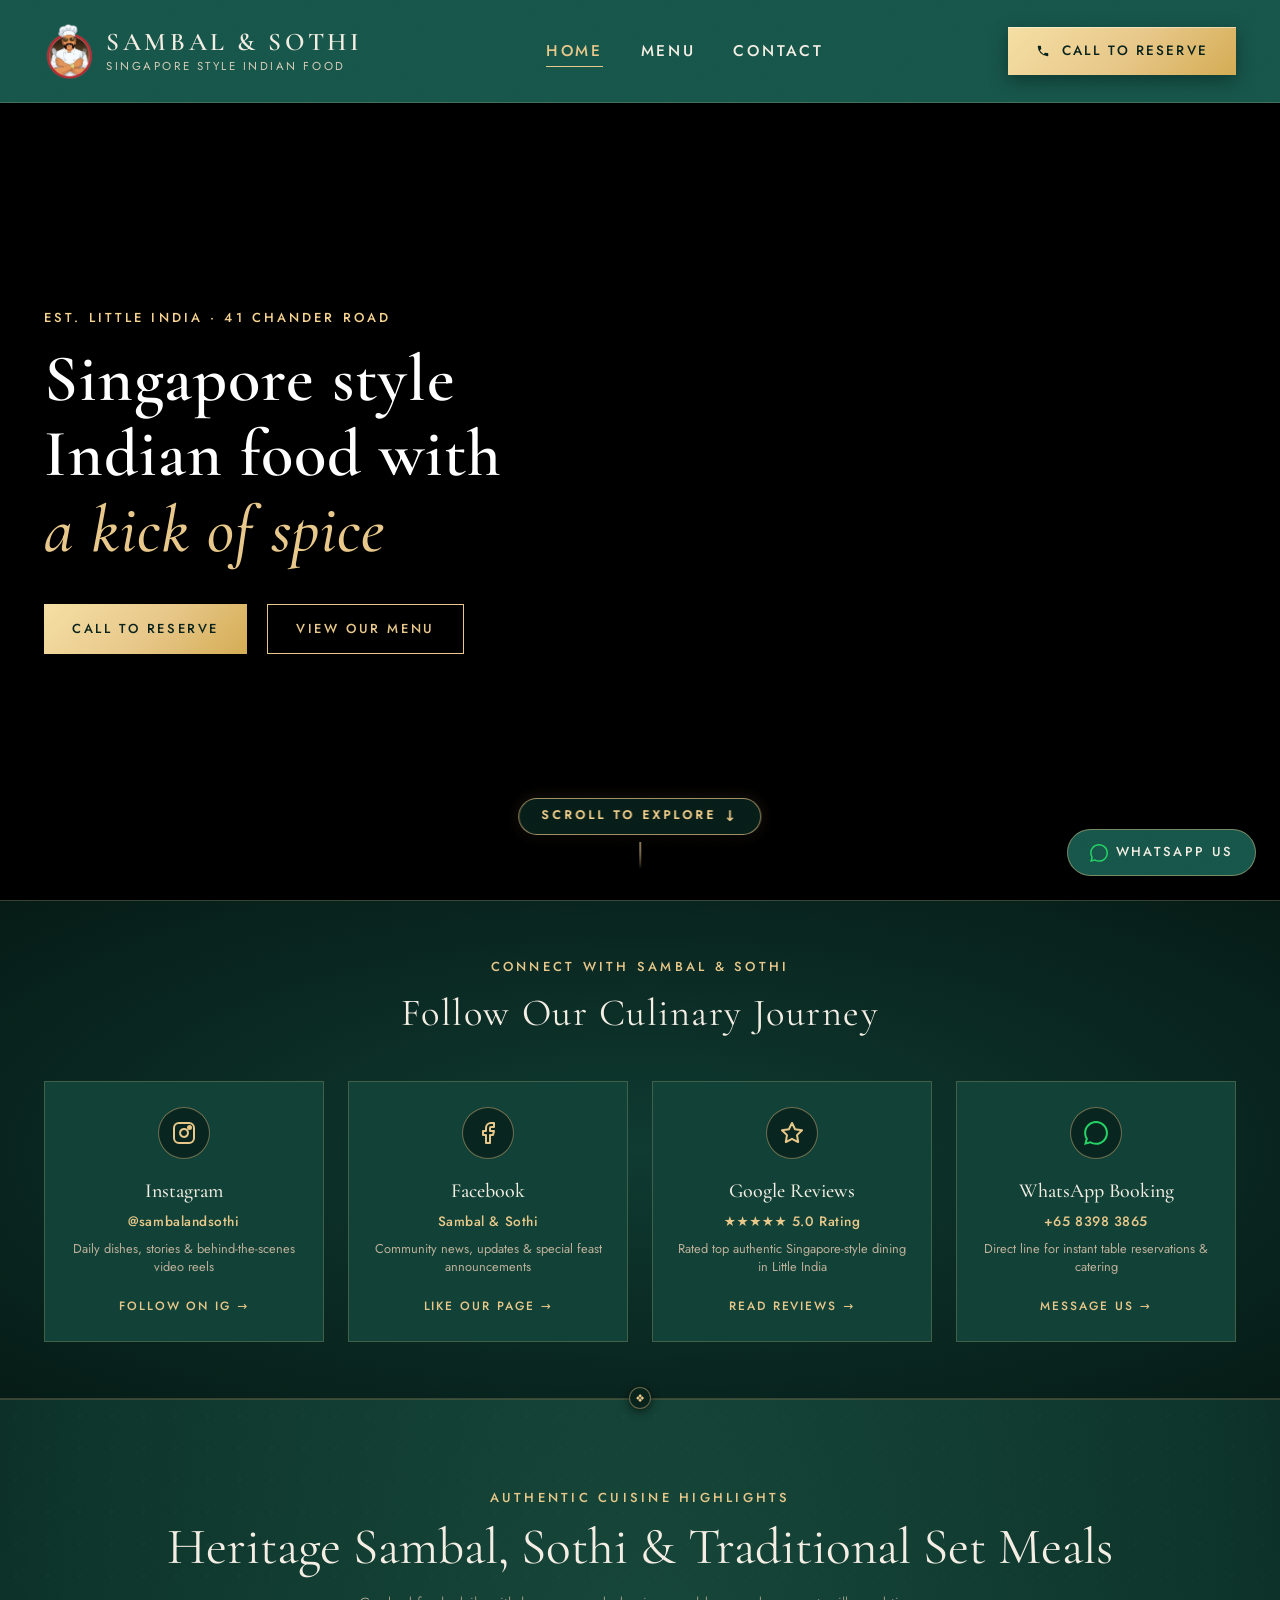
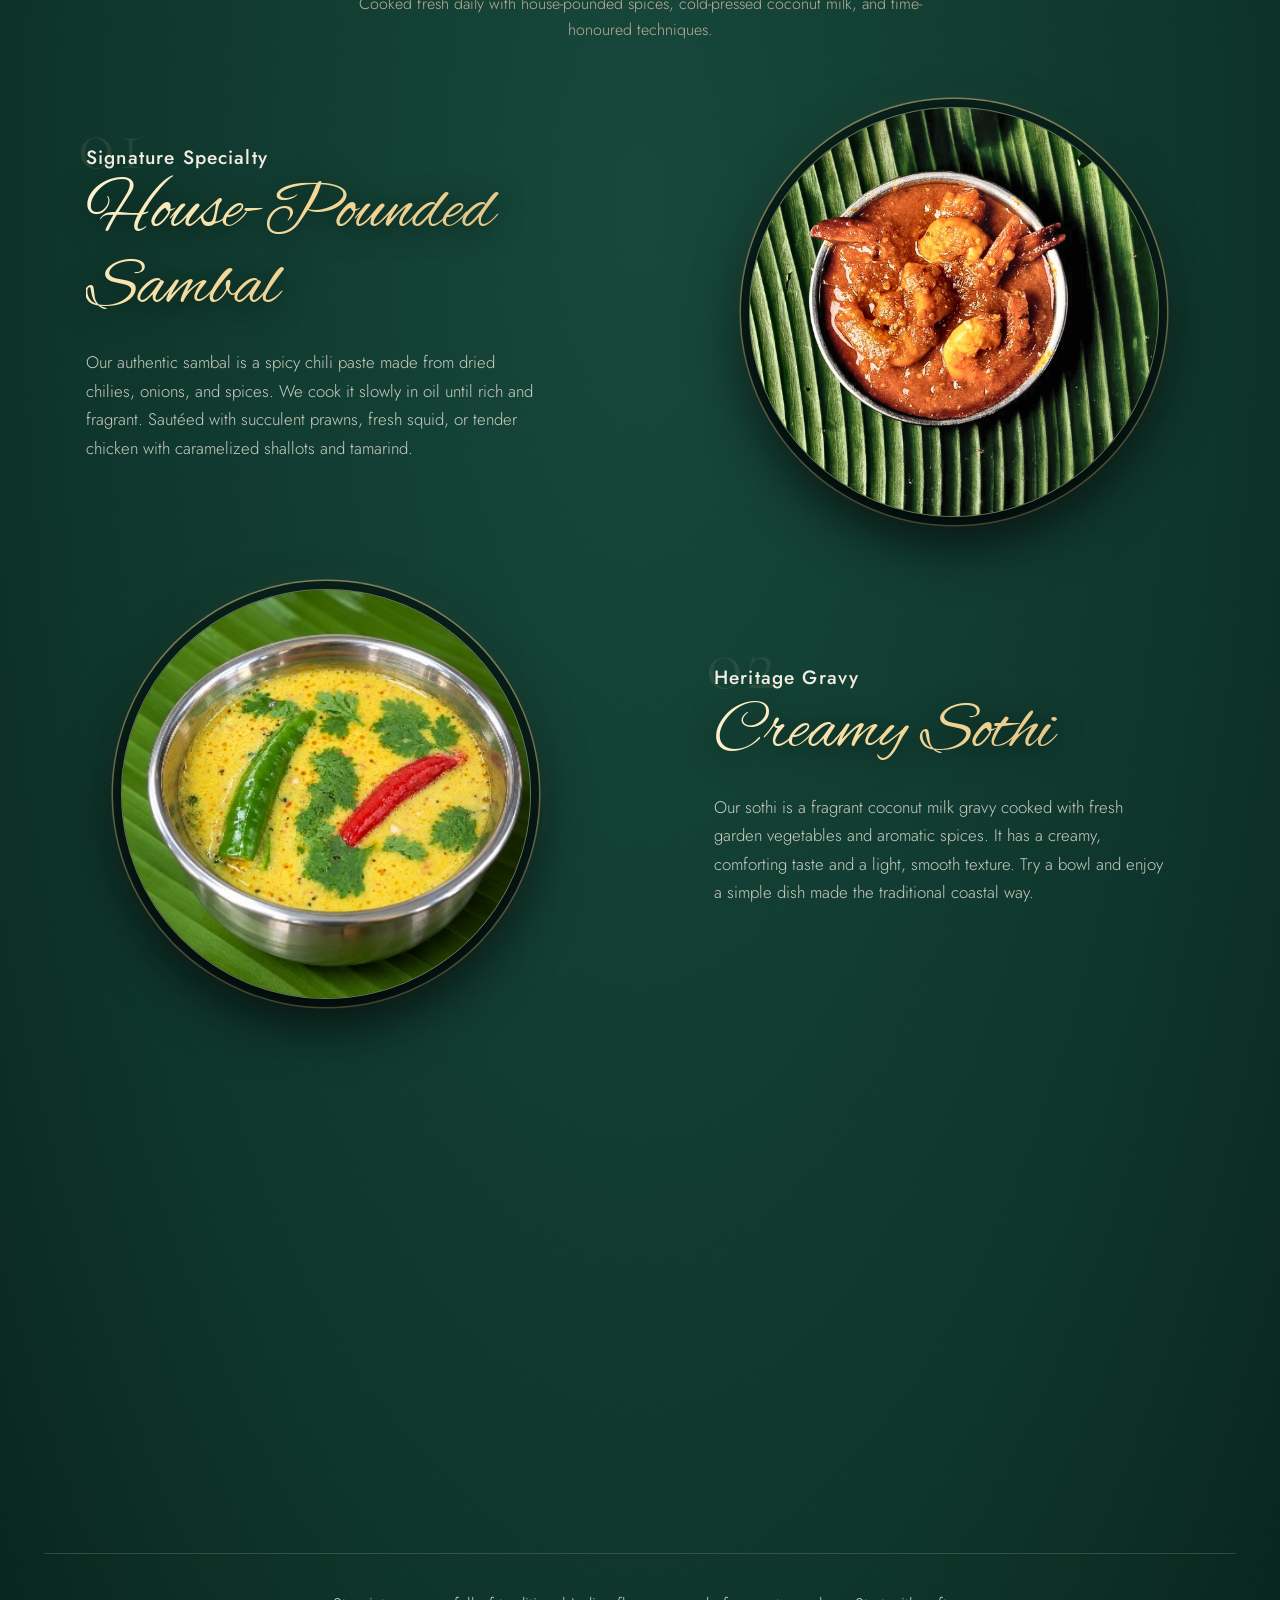
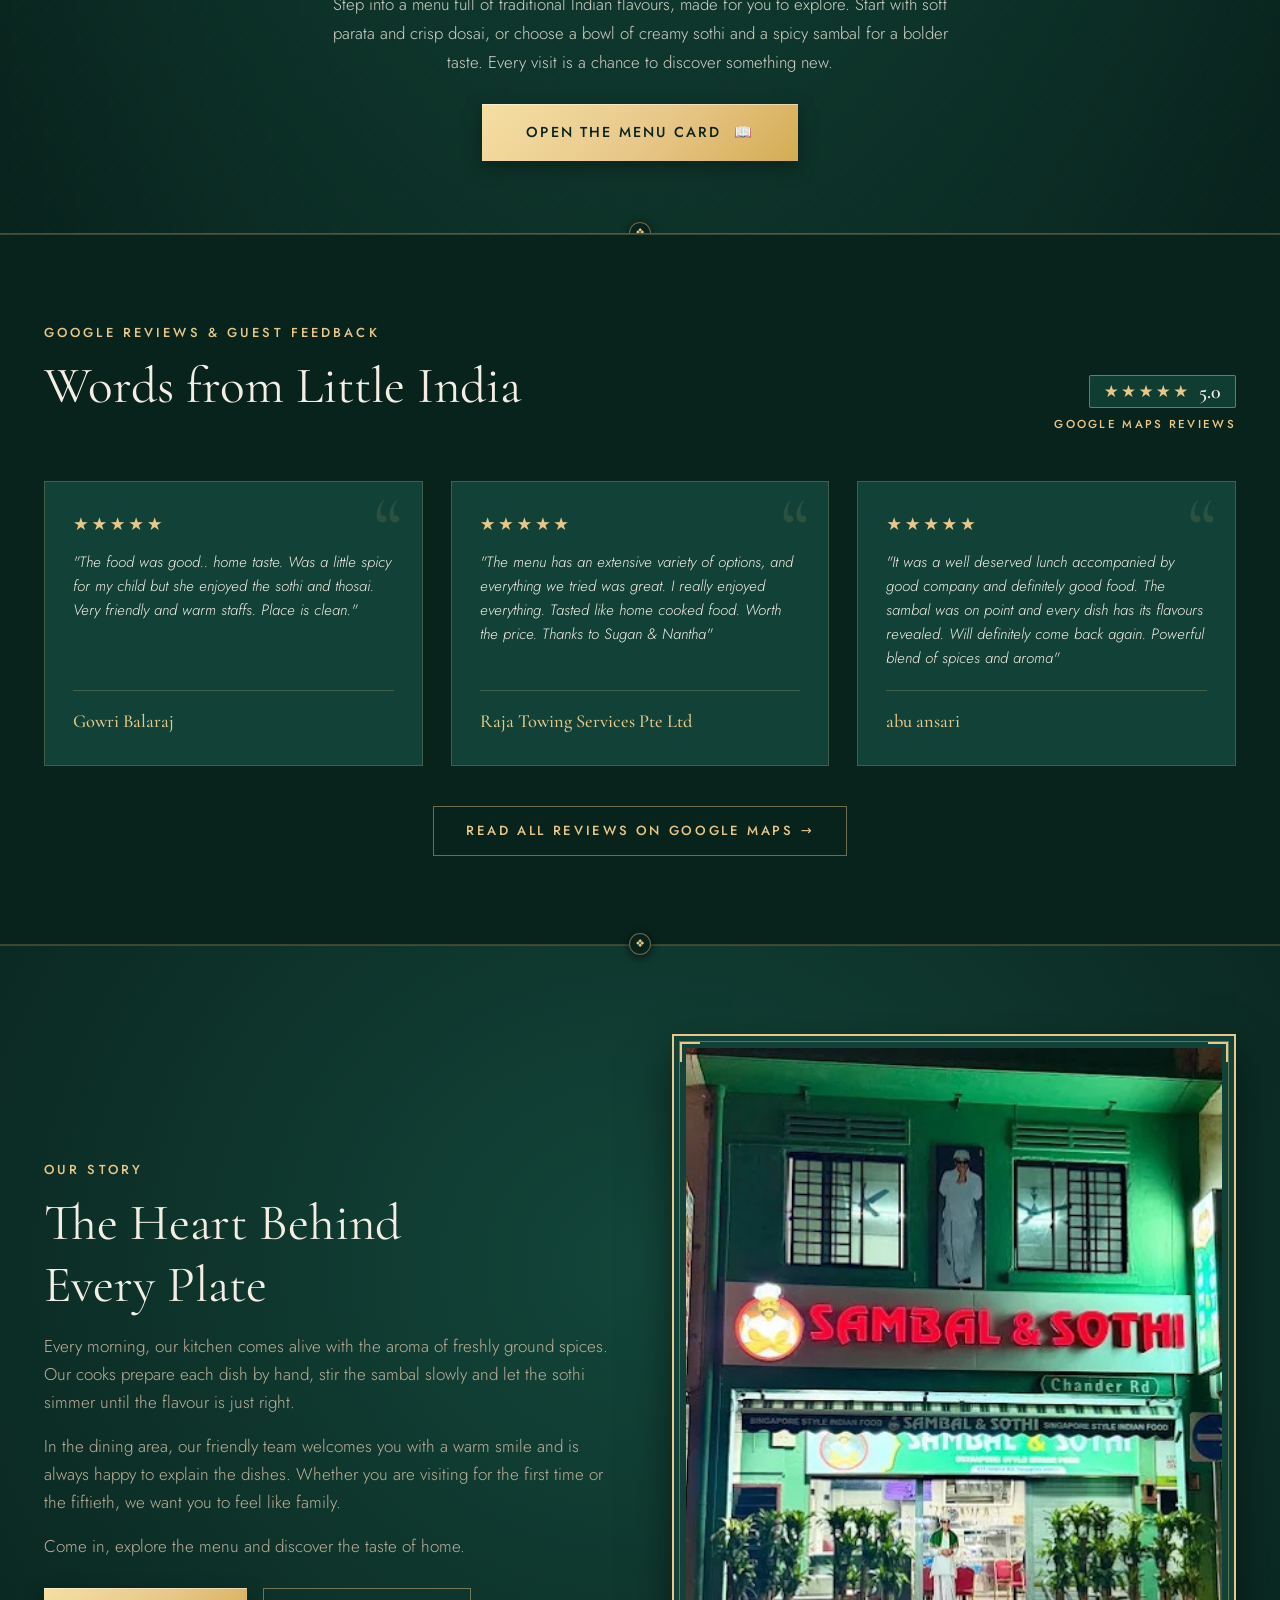
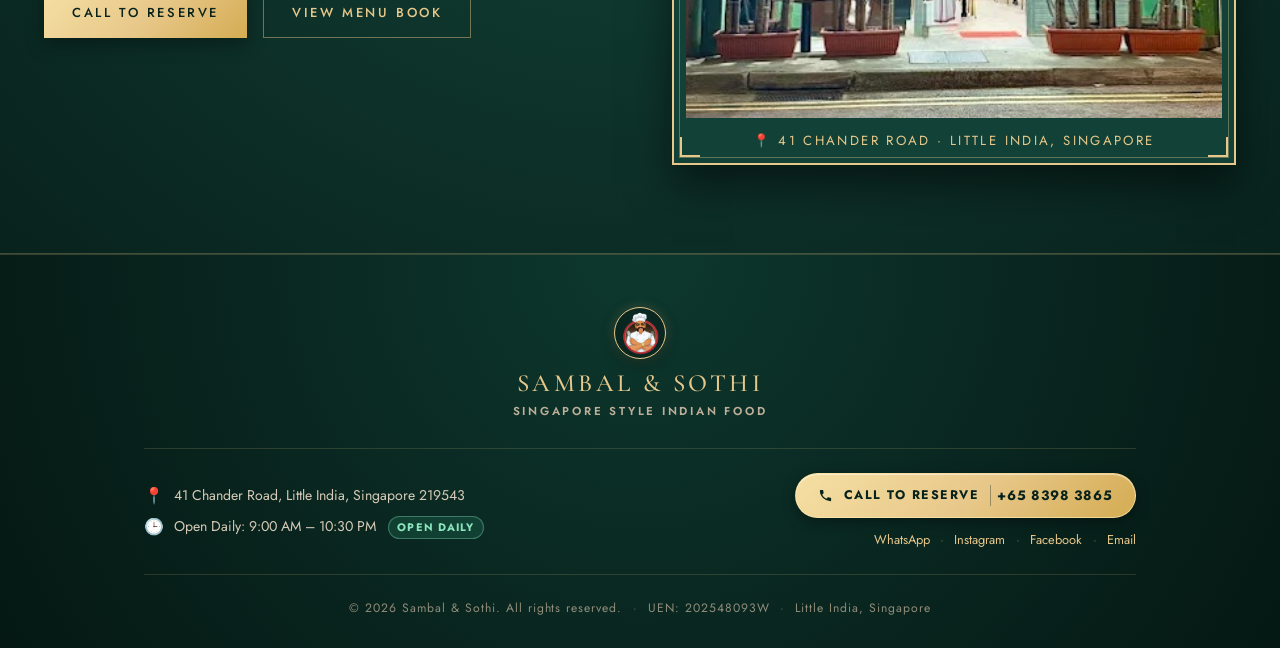
==== commit 6984eb82: "feat: streamline luxury footer, center menu book controls, and enable visible mobile call to reserve" ====
--- a/index.html
+++ b/index.html
@@ -764,51 +764,53 @@
 </section>
 
 
-</main>    <footer class="site-footer">
-    <div class="container">
-      <div class="footer-logo-box">
-        <img src="assets/img/brand-logo.png" alt="Sambal &amp; Sothi" class="footer-logo-img">
-        <div>
-          <div class="brand-name" style="font-family:var(--font-heading);font-size:1.5rem;color:var(--color-text-main);letter-spacing:0.1em;">Sambal &amp; Sothi</div>
-          <div class="brand-sub" style="font-size:0.75rem;letter-spacing:0.2em;color:var(--color-accent-gold-light);text-transform:uppercase;">SINGAPORE STYLE INDIAN FOOD</div>
-        </div>
-      </div>
-      <div class="footer-grid">
-        <div>
-          <div class="footer-heading">Our Restaurant</div>
-          <p class="section-desc" style="font-size:0.95rem;line-height:1.6;color:var(--color-text-muted);">
-            41 Chander Road, Little India, Singapore 219543.<br>
-            Authentic Flavors. Timeless Traditions. Unforgettable Experiences.
-          </p>
-          <div style="margin-top:0.75rem;color:var(--color-accent-gold-light);font-size:0.875rem;">
-            🕒 <strong>Open Daily:</strong> 9:00 AM – 10:30 PM (Dine-in, Takeaway &amp; Delivery)
+</main>      <footer class="site-footer">
+    <div class="container footer-compact-container">
+      <div class="footer-seal-wrap">
+        <a href="index.html" class="footer-seal-link" aria-label="Sambal &amp; Sothi Home">
+          <img src="assets/img/brand-logo.png" alt="Sambal &amp; Sothi Seal" class="footer-seal-emblem">
+          <span class="footer-seal-title">Sambal &amp; Sothi</span>
+          <span class="footer-seal-tag">Singapore Style Indian Food</span>
+        </a>
+      </div>
+
+      <div class="footer-concierge-row">
+        <div class="footer-info-block">
+          <div class="footer-info-item">
+            <span class="footer-info-icon">📍</span>
+            <span>41 Chander Road, Little India, Singapore 219543</span>
           </div>
-        </div>
-        <div>
-          <div class="footer-heading">Quick Links</div>
-          <div class="footer-links">
-            <a href="index.html">Home</a>
-            <a href="menu.html">Full Menu</a>
-            <a href="contact.html">Contact Us</a>
+          <div class="footer-info-item">
+            <span class="footer-info-icon">🕒</span>
+            <span>Open Daily: 9:00 AM – 10:30 PM <span class="footer-open-pill">Open Daily</span></span>
           </div>
         </div>
-        <div>
-          <div class="footer-heading">Follow Us</div>
-          <div class="footer-links">
-            <a href="https://www.instagram.com/sambalandsothi" target="_blank" rel="noopener">Instagram: @sambalandsothi</a>
-            <a href="https://www.facebook.com/sambalandsothi" target="_blank" rel="noopener">Facebook: Sambal &amp; Sothi</a>
+
+        <div class="footer-actions-block">
+          <a href="tel:+6583983865" class="footer-call-reserve-btn" aria-label="Call to Reserve +65 8398 3865">
+            <svg class="footer-phone-icon" viewBox="0 0 24 24" width="16" height="16" fill="currentColor"><path d="M6.62 10.79a15.053 15.053 0 006.59 6.59l2.2-2.2a1 1 0 011.02-.24c1.12.37 2.33.57 3.57.57a1 1 0 011 1V20a1 1 0 01-1 1A17 17 0 013 4a1 1 0 011-1h3.5a1 1 0 011 1c0 1.25.2 2.45.57 3.57a1 1 0 01-.25 1.02l-2.2 2.2z"/></svg>
+            <span class="footer-btn-label">Call to Reserve</span>
+            <span class="footer-btn-phone">+65 8398 3865</span>
+          </a>
+          <div class="footer-quick-channels">
+            <a href="https://wa.me/6587829193" target="_blank" rel="noopener">WhatsApp</a>
+            <span class="footer-dot">·</span>
+            <a href="https://www.instagram.com/sambalandsothi" target="_blank" rel="noopener">Instagram</a>
+            <span class="footer-dot">·</span>
+            <a href="https://www.facebook.com/sambalandsothi" target="_blank" rel="noopener">Facebook</a>
+            <span class="footer-dot">·</span>
+            <a href="mailto:Sambalandsothi@gmail.com">Email</a>
           </div>
         </div>
-        <div>
-          <div class="footer-heading">Reservations &amp; Email</div>
-          <div class="footer-links">
-            <a href="mailto:Sambalandsothi@gmail.com" style="color:var(--color-accent-gold-light);">✉ Sambalandsothi@gmail.com</a>
-            <a href="tel:+6583983865">&#9990; Call to Reserve</a>
-            <a href="tel:+6587829193">✆ +65 8782 9193</a>
-          </div>
-        </div>
-      </div>
-      <div style="margin-top:2.5rem;border-top:1px solid var(--color-border-gold);padding-top:1.5rem;text-align:center;color:var(--color-text-muted);font-size:.85rem;">© 2026 Sambal &amp; Sothi. All rights reserved. | UEN: 202548093W</div>
+      </div>
+
+      <div class="footer-legal-bar">
+        <span>© 2026 Sambal &amp; Sothi. All rights reserved.</span>
+        <span class="footer-dot">·</span>
+        <span>UEN: 202548093W</span>
+        <span class="footer-dot">·</span>
+        <span>Little India, Singapore</span>
+      </div>
     </div>
   </footer>
   <script src="assets/js/main.js?v=18.0" defer></script>
--- a/assets/css/theme.css
+++ b/assets/css/theme.css
@@ -2075,30 +2075,40 @@
 }
 
 .book-turn-controls-row {
-  display: flex;
-  align-items: center;
-  justify-content: space-between;
-  gap: 0.75rem;
-  flex-wrap: wrap;
+  display: flex !important;
+  flex-direction: column !important;
+  align-items: center !important;
+  justify-content: center !important;
+  gap: 0.75rem !important;
+  width: 100% !important;
+  max-width: 600px !important;
+  margin: 0 auto 0.5rem !important;
+  text-align: center !important;
 }
 
 .book-turn-buttons {
-  display: flex;
-  gap: 0.5rem;
-  flex: 1 1 auto;
+  display: inline-flex !important;
+  align-items: center !important;
+  justify-content: center !important;
+  gap: 0.85rem !important;
+  margin: 0 auto !important;
+  width: auto !important;
 }
 
 .book-page-indicator {
-  font-family: var(--font-body);
-  font-size: 0.75rem;
-  font-weight: 500;
-  letter-spacing: 0.18em;
-  text-transform: uppercase;
-  color: var(--color-accent-gold-light);
-  white-space: nowrap;
-  padding: 0.35rem 0.65rem;
-  background: rgba(232, 200, 138, 0.1);
-  border: 1px solid var(--color-border-gold);
+  font-family: var(--font-body) !important;
+  font-size: 0.75rem !important;
+  font-weight: 600 !important;
+  letter-spacing: 0.18em !important;
+  text-transform: uppercase !important;
+  color: var(--color-accent-gold-light) !important;
+  white-space: nowrap !important;
+  padding: 0.35rem 0.85rem !important;
+  background: rgba(232, 200, 138, 0.08) !important;
+  border: 1px solid var(--color-border-gold) !important;
+  border-radius: 999px !important;
+  margin: 0 auto !important;
+  display: inline-block !important;
 }
 
 @media (max-width: 768px) {
@@ -3992,40 +4002,74 @@
   }
 
   .header-container {
-    min-height: var(--ss-header-height-mobile, 78px) !important;
-    padding: 10px var(--ss-header-gutter-mobile, 16px) !important;
-    gap: 10px !important;
+    min-height: var(--ss-header-height-mobile, 74px) !important;
+    padding: 10px 12px !important;
+    gap: 8px !important;
     flex-wrap: nowrap !important;
   }
 
   .brand-logo {
-    gap: 10px !important;
+    gap: 8px !important;
     min-width: 0 !important;
-    flex-shrink: 1 !important;
+    flex-shrink: 0 !important;
   }
 
   .logo-badge-wrapper,
   .logo-badge-img {
     width: auto !important;
-    height: var(--ss-logo-height-mobile, 46px) !important;
-    max-height: var(--ss-logo-height-mobile, 46px) !important;
+    height: 42px !important;
+    max-height: 42px !important;
   }
 
   .brand-name {
-    font-size: 20.5px !important;
-    line-height: 1.12 !important;
-    letter-spacing: 0.06em !important;
+    font-size: clamp(16px, 4.4vw, 19px) !important;
+    line-height: 1.1 !important;
+    letter-spacing: 0.04em !important;
+    white-space: nowrap !important;
   }
 
   .brand-sub {
-    font-size: 10px !important;
-    line-height: 1.25 !important;
-    letter-spacing: 0.13em !important;
-  }
-
-  /* Hide redundant top-bar phone button on mobile phones (CTA is in Hero & Hamburger Drawer) */
+    font-size: 8.5px !important;
+    line-height: 1.2 !important;
+    letter-spacing: 0.09em !important;
+    white-space: nowrap !important;
+  }
+
+  /* Mobile Call to Reserve button: Beautiful prominent gold pill right next to hamburger */
   .site-header .btn-reserve {
+    display: inline-flex !important;
+    align-items: center !important;
+    justify-content: center !important;
+    gap: 5px !important;
+    padding: 0.38rem 0.65rem !important;
+    min-height: 36px !important;
+    font-size: 11px !important;
+    font-weight: 700 !important;
+    letter-spacing: 0.08em !important;
+    text-transform: uppercase !important;
+    border-radius: 999px !important;
+    margin-left: auto !important;
+    margin-right: 4px !important;
+    flex-shrink: 0 !important;
+    white-space: nowrap !important;
+    background: linear-gradient(135deg, #F5DFA3 0%, #E8C88A 52%, #D4AC53 100%) !important;
+    color: #08221C !important;
+    box-shadow: inset 0 1px 0 rgba(255, 255, 255, 0.45), 0 3px 10px rgba(0, 0, 0, 0.3) !important;
+    border: 1px solid rgba(255, 235, 175, 0.6) !important;
+  }
+  .site-header .btn-reserve .btn-reserve-icon-svg {
+    width: 12px !important;
+    height: 12px !important;
+    display: inline-block !important;
+    fill: currentColor !important;
+  }
+  .site-header .btn-reserve .btn-reserve-text-full {
     display: none !important;
+  }
+  .site-header .btn-reserve .btn-reserve-text-short {
+    display: inline-block !important;
+    font-size: 11px !important;
+    font-weight: 700 !important;
   }
 
   .burger-btn {
@@ -4453,9 +4497,7 @@
   body {
     padding-bottom: 0 !important;
   }
-  .site-footer {
-    padding-bottom: 4.5rem !important;
-  }
+  .site-footer { padding-bottom: 2rem !important; }
   .footer-grid > div:not(:last-child) {
     padding-bottom: 1.35rem;
     border-bottom: 1px solid rgba(232, 200, 138, 0.14);
@@ -5393,3 +5435,260 @@
 
 
 
+
+/* =============================================================
+   ULTRA-LUXURY STREAMLINED SIGNATURE FOOTER & MENU CTA SYSTEM
+   ============================================================= */
+.site-footer {
+  background: radial-gradient(circle at 50% 0%, #0d382e 0%, #08221c 65%, #051813 100%) !important;
+  border-top: 1px solid var(--color-border-gold) !important;
+  padding: 3.25rem 0 1.85rem !important;
+  color: var(--color-text-main) !important;
+  position: relative !important;
+}
+
+.footer-compact-container {
+  max-width: 1040px !important;
+  margin: 0 auto !important;
+  padding: 0 1.5rem !important;
+  display: flex !important;
+  flex-direction: column !important;
+  align-items: center !important;
+  text-align: center !important;
+}
+
+.footer-seal-wrap {
+  margin-bottom: 1.75rem !important;
+}
+
+.footer-seal-link {
+  display: inline-flex !important;
+  flex-direction: column !important;
+  align-items: center !important;
+  text-decoration: none !important;
+  color: inherit !important;
+}
+
+.footer-seal-emblem {
+  width: 52px !important;
+  height: 52px !important;
+  object-fit: contain !important;
+  border-radius: 50% !important;
+  border: 1px solid var(--color-accent-gold-light) !important;
+  padding: 3px !important;
+  background: rgba(8, 34, 28, 0.7) !important;
+  box-shadow: 0 4px 14px rgba(0, 0, 0, 0.4), 0 0 12px rgba(232, 200, 138, 0.25) !important;
+  transition: transform 0.3s ease, box-shadow 0.3s ease !important;
+}
+
+.footer-seal-link:hover .footer-seal-emblem {
+  transform: scale(1.08) rotate(3deg) !important;
+  box-shadow: 0 6px 18px rgba(0, 0, 0, 0.5), 0 0 18px rgba(232, 200, 138, 0.45) !important;
+}
+
+.footer-seal-title {
+  font-family: var(--font-heading) !important;
+  font-size: 1.55rem !important;
+  font-weight: 500 !important;
+  letter-spacing: 0.14em !important;
+  color: var(--color-accent-gold-light) !important;
+  text-transform: uppercase !important;
+  margin-top: 0.65rem !important;
+  line-height: 1.15 !important;
+}
+
+.footer-seal-tag {
+  font-family: var(--font-body) !important;
+  font-size: 0.72rem !important;
+  font-weight: 600 !important;
+  letter-spacing: 0.24em !important;
+  text-transform: uppercase !important;
+  color: var(--color-text-muted) !important;
+  margin-top: 0.25rem !important;
+}
+
+.footer-concierge-row {
+  display: flex !important;
+  align-items: center !important;
+  justify-content: space-between !important;
+  width: 100% !important;
+  padding: 1.5rem 0 !important;
+  border-top: 1px solid rgba(232, 200, 138, 0.16) !important;
+  border-bottom: 1px solid rgba(232, 200, 138, 0.16) !important;
+  gap: 2rem !important;
+  flex-wrap: wrap !important;
+}
+
+.footer-info-block {
+  display: flex !important;
+  flex-direction: column !important;
+  align-items: flex-start !important;
+  text-align: left !important;
+  gap: 0.55rem !important;
+  flex: 1 1 300px !important;
+}
+
+.footer-info-item {
+  display: inline-flex !important;
+  align-items: center !important;
+  gap: 0.65rem !important;
+  font-size: 0.88rem !important;
+  line-height: 1.4 !important;
+  color: #D6CBB8 !important;
+}
+
+.footer-info-icon {
+  font-size: 1rem !important;
+  color: var(--color-accent-gold-light) !important;
+  flex-shrink: 0 !important;
+}
+
+.footer-open-pill {
+  display: inline-block !important;
+  font-size: 0.68rem !important;
+  font-weight: 700 !important;
+  letter-spacing: 0.1em !important;
+  text-transform: uppercase !important;
+  padding: 0.18rem 0.55rem !important;
+  background: rgba(33, 109, 84, 0.35) !important;
+  color: #8CE5BE !important;
+  border: 1px solid rgba(140, 229, 190, 0.35) !important;
+  border-radius: 999px !important;
+  margin-left: 0.45rem !important;
+  vertical-align: middle !important;
+}
+
+.footer-actions-block {
+  display: flex !important;
+  flex-direction: column !important;
+  align-items: flex-end !important;
+  text-align: right !important;
+  gap: 0.75rem !important;
+  flex: 1 1 300px !important;
+}
+
+.footer-call-reserve-btn {
+  display: inline-flex !important;
+  align-items: center !important;
+  justify-content: center !important;
+  gap: 0.65rem !important;
+  padding: 0.65rem 1.4rem !important;
+  background: linear-gradient(135deg, #F5DFA3 0%, #E8C88A 52%, #D4AC53 100%) !important;
+  color: #08221C !important;
+  border-radius: 999px !important;
+  text-decoration: none !important;
+  font-family: var(--font-body) !important;
+  font-size: 0.85rem !important;
+  font-weight: 600 !important;
+  letter-spacing: 0.08em !important;
+  border: 1px solid rgba(255, 235, 175, 0.6) !important;
+  box-shadow: inset 0 1px 0 rgba(255, 255, 255, 0.45), 0 4px 14px rgba(0, 0, 0, 0.35) !important;
+  transition: transform 0.2s ease, box-shadow 0.2s ease, filter 0.2s ease !important;
+}
+
+.footer-call-reserve-btn:hover {
+  transform: translateY(-2px) !important;
+  filter: brightness(1.06) !important;
+  box-shadow: inset 0 1px 0 rgba(255, 255, 255, 0.6), 0 8px 22px rgba(0, 0, 0, 0.45), 0 0 16px rgba(232, 200, 138, 0.3) !important;
+  color: #051813 !important;
+}
+
+.footer-call-reserve-btn .footer-phone-icon {
+  width: 15px !important;
+  height: 15px !important;
+  fill: #08221C !important;
+  flex-shrink: 0 !important;
+}
+
+.footer-call-reserve-btn .footer-btn-label {
+  text-transform: uppercase !important;
+  letter-spacing: 0.12em !important;
+  font-size: 0.78rem !important;
+  font-weight: 700 !important;
+}
+
+.footer-call-reserve-btn .footer-btn-phone {
+  font-weight: 700 !important;
+  letter-spacing: 0.06em !important;
+  padding-left: 0.4rem !important;
+  border-left: 1px solid rgba(8, 34, 28, 0.35) !important;
+}
+
+.footer-quick-channels {
+  display: inline-flex !important;
+  align-items: center !important;
+  gap: 0.65rem !important;
+  font-size: 0.8rem !important;
+  color: var(--color-text-muted) !important;
+  flex-wrap: wrap !important;
+  justify-content: flex-end !important;
+}
+
+.footer-quick-channels a {
+  color: var(--color-accent-gold-light) !important;
+  text-decoration: none !important;
+  transition: color 0.2s ease !important;
+}
+
+.footer-quick-channels a:hover {
+  color: #FFFFFF !important;
+  text-decoration: underline !important;
+}
+
+.footer-dot {
+  color: rgba(232, 200, 138, 0.4) !important;
+}
+
+.footer-legal-bar {
+  margin-top: 1.5rem !important;
+  font-size: 0.76rem !important;
+  letter-spacing: 0.08em !important;
+  color: rgba(189, 175, 153, 0.75) !important;
+  display: inline-flex !important;
+  align-items: center !important;
+  justify-content: center !important;
+  gap: 0.65rem !important;
+  flex-wrap: wrap !important;
+}
+
+.menu-book-reserve-cta {
+  display: flex !important;
+  justify-content: center !important;
+  align-items: center !important;
+  margin: 1.75rem auto 0.75rem !important;
+  width: 100% !important;
+  text-align: center !important;
+}
+
+@media (max-width: 768px) {
+  .site-footer {
+    padding: 2.25rem 0 1.75rem !important;
+  }
+  .footer-concierge-row {
+    flex-direction: column !important;
+    align-items: center !important;
+    text-align: center !important;
+    gap: 1.35rem !important;
+    padding: 1.25rem 0 !important;
+  }
+  .footer-info-block {
+    align-items: center !important;
+    text-align: center !important;
+  }
+  .footer-actions-block {
+    align-items: center !important;
+    text-align: center !important;
+  }
+  .footer-quick-channels {
+    justify-content: center !important;
+  }
+  .footer-call-reserve-btn {
+    width: 100% !important;
+    max-width: 320px !important;
+    padding: 0.75rem 1.25rem !important;
+  }
+  .menu-book-reserve-cta .footer-call-reserve-btn {
+    width: 100% !important;
+    max-width: 320px !important;
+  }
+}
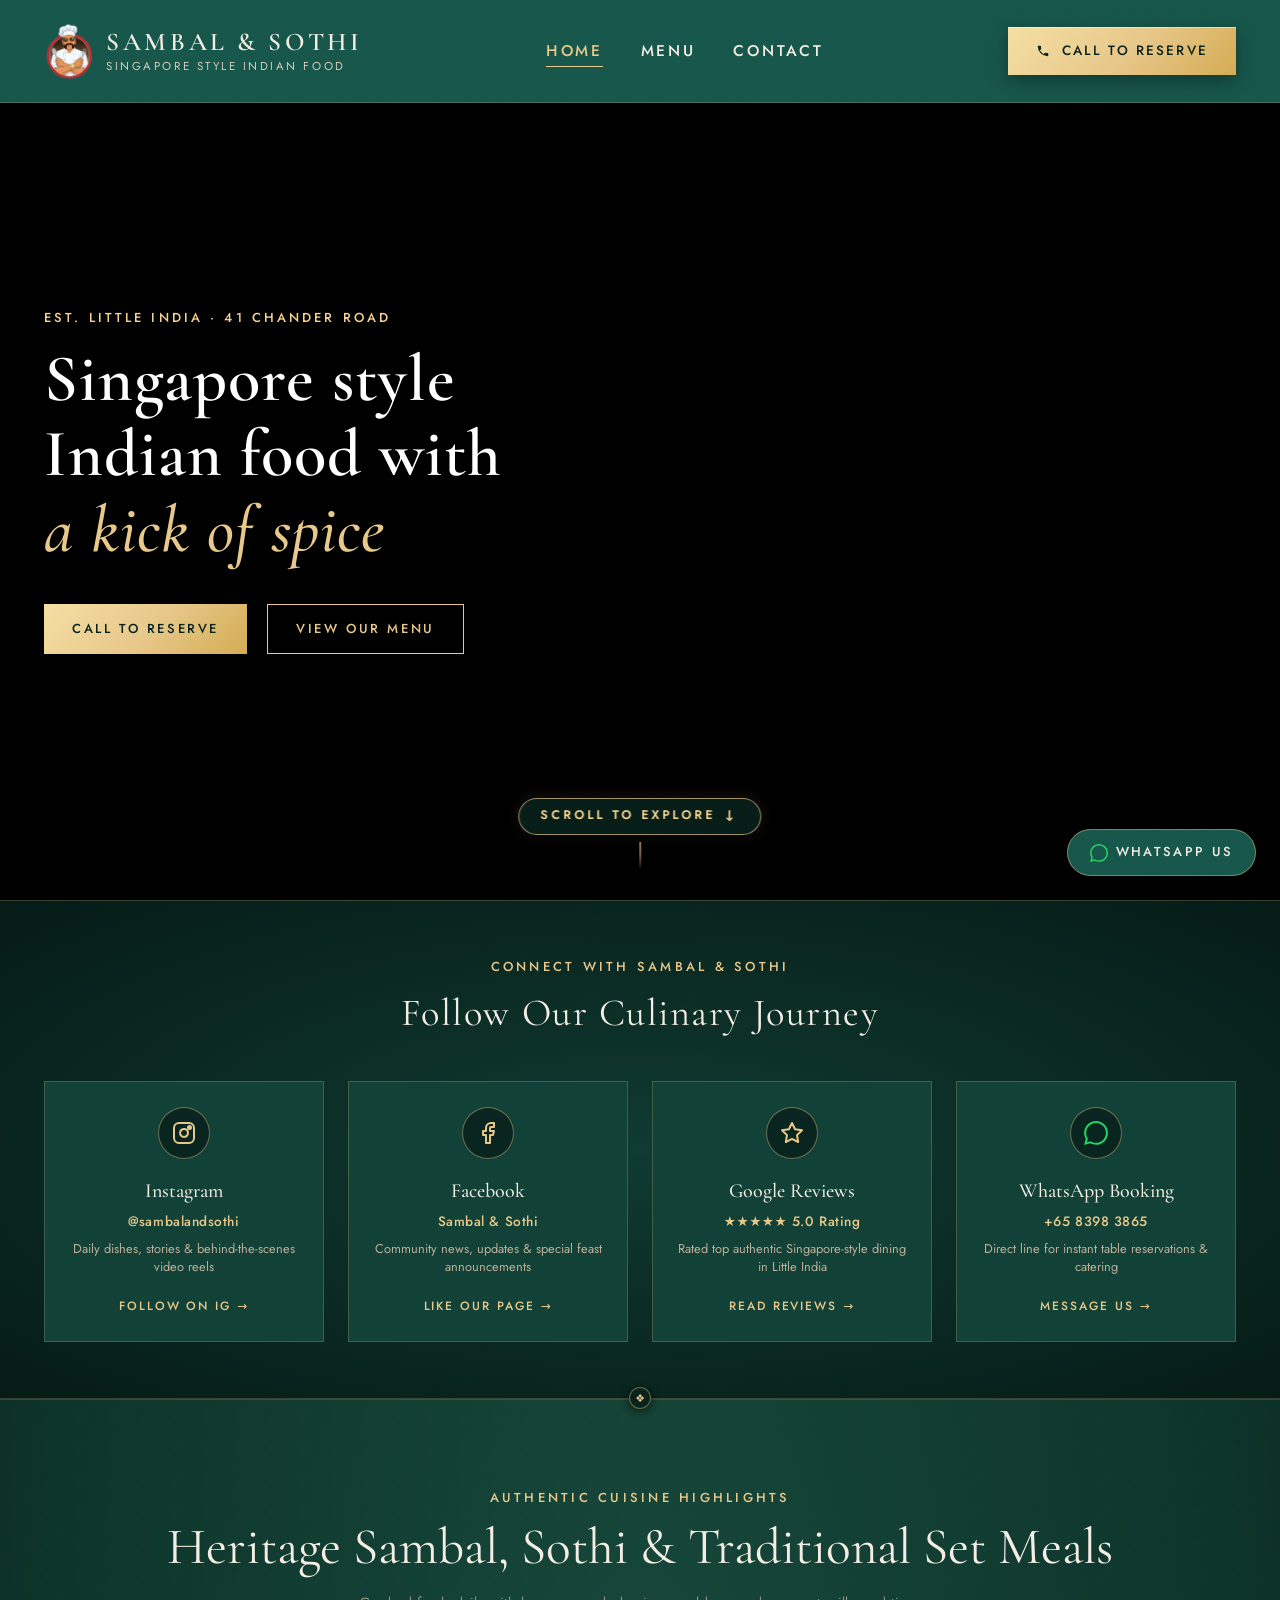
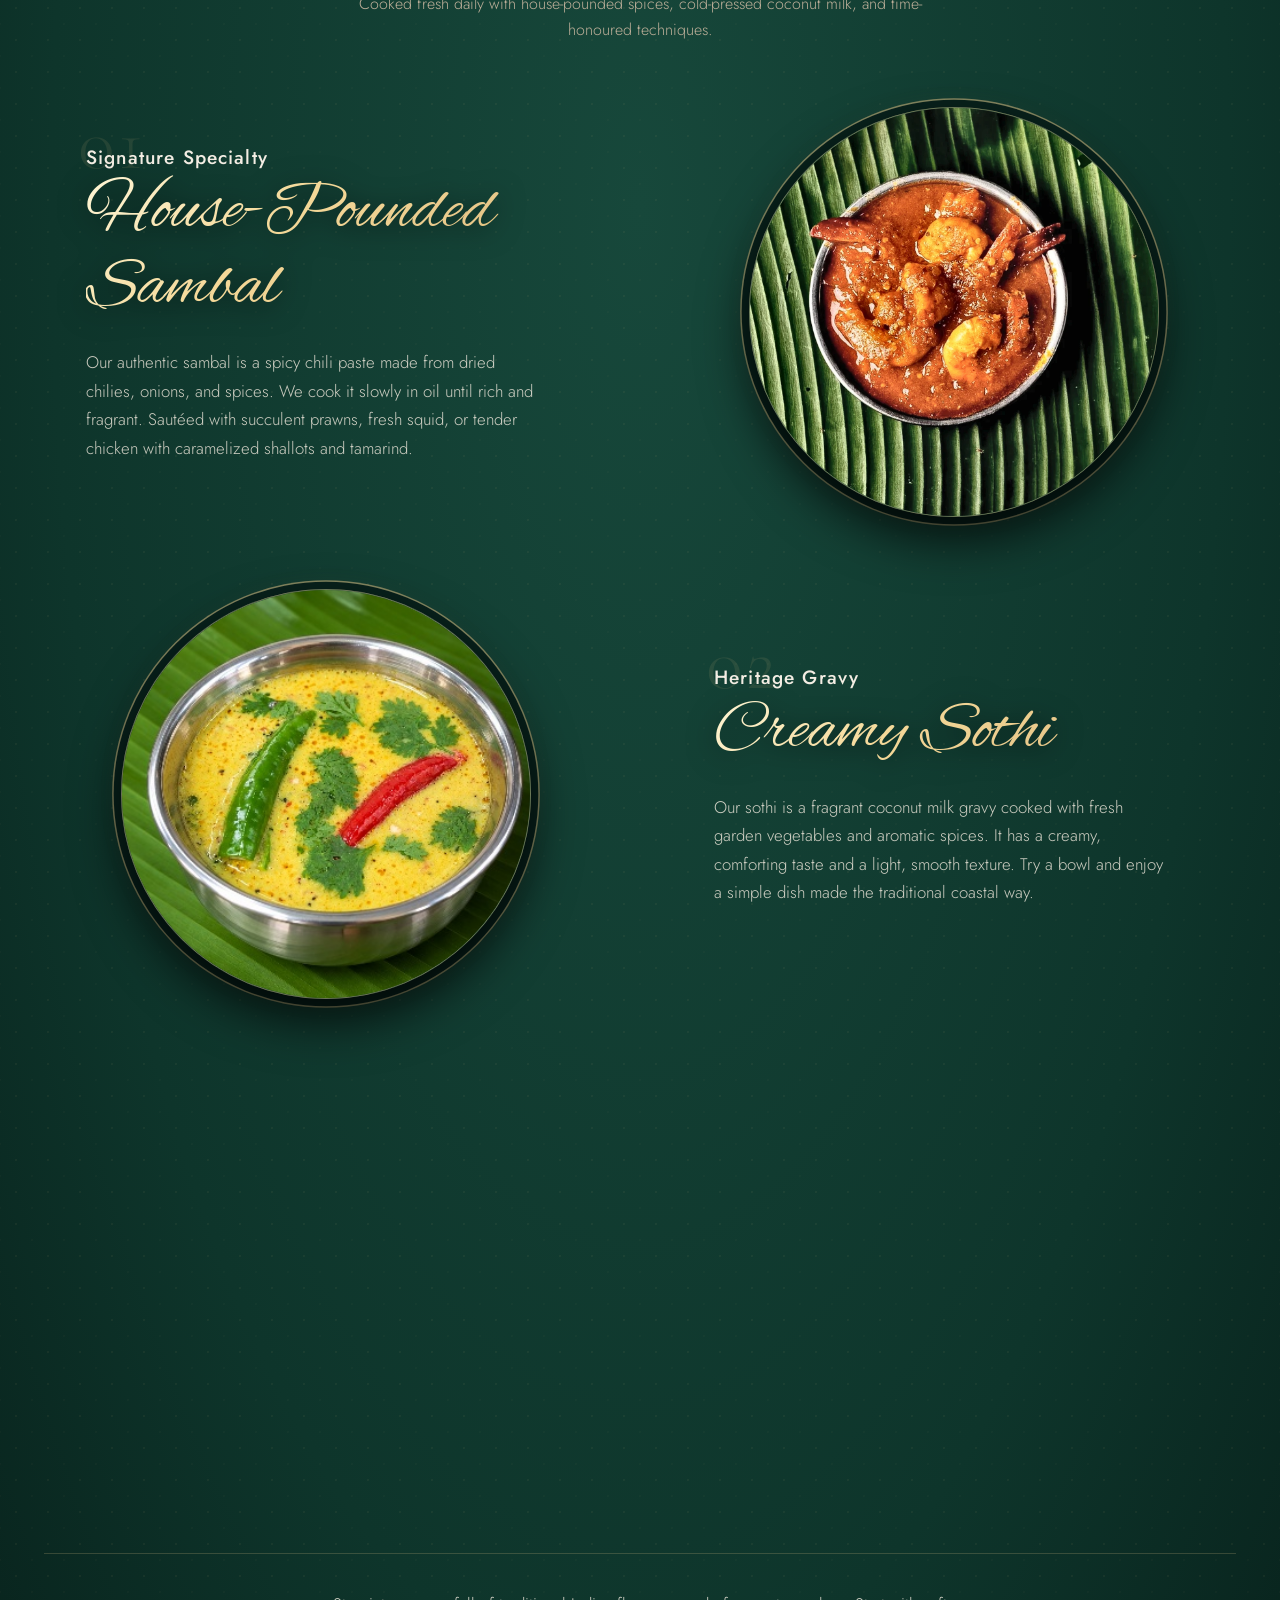
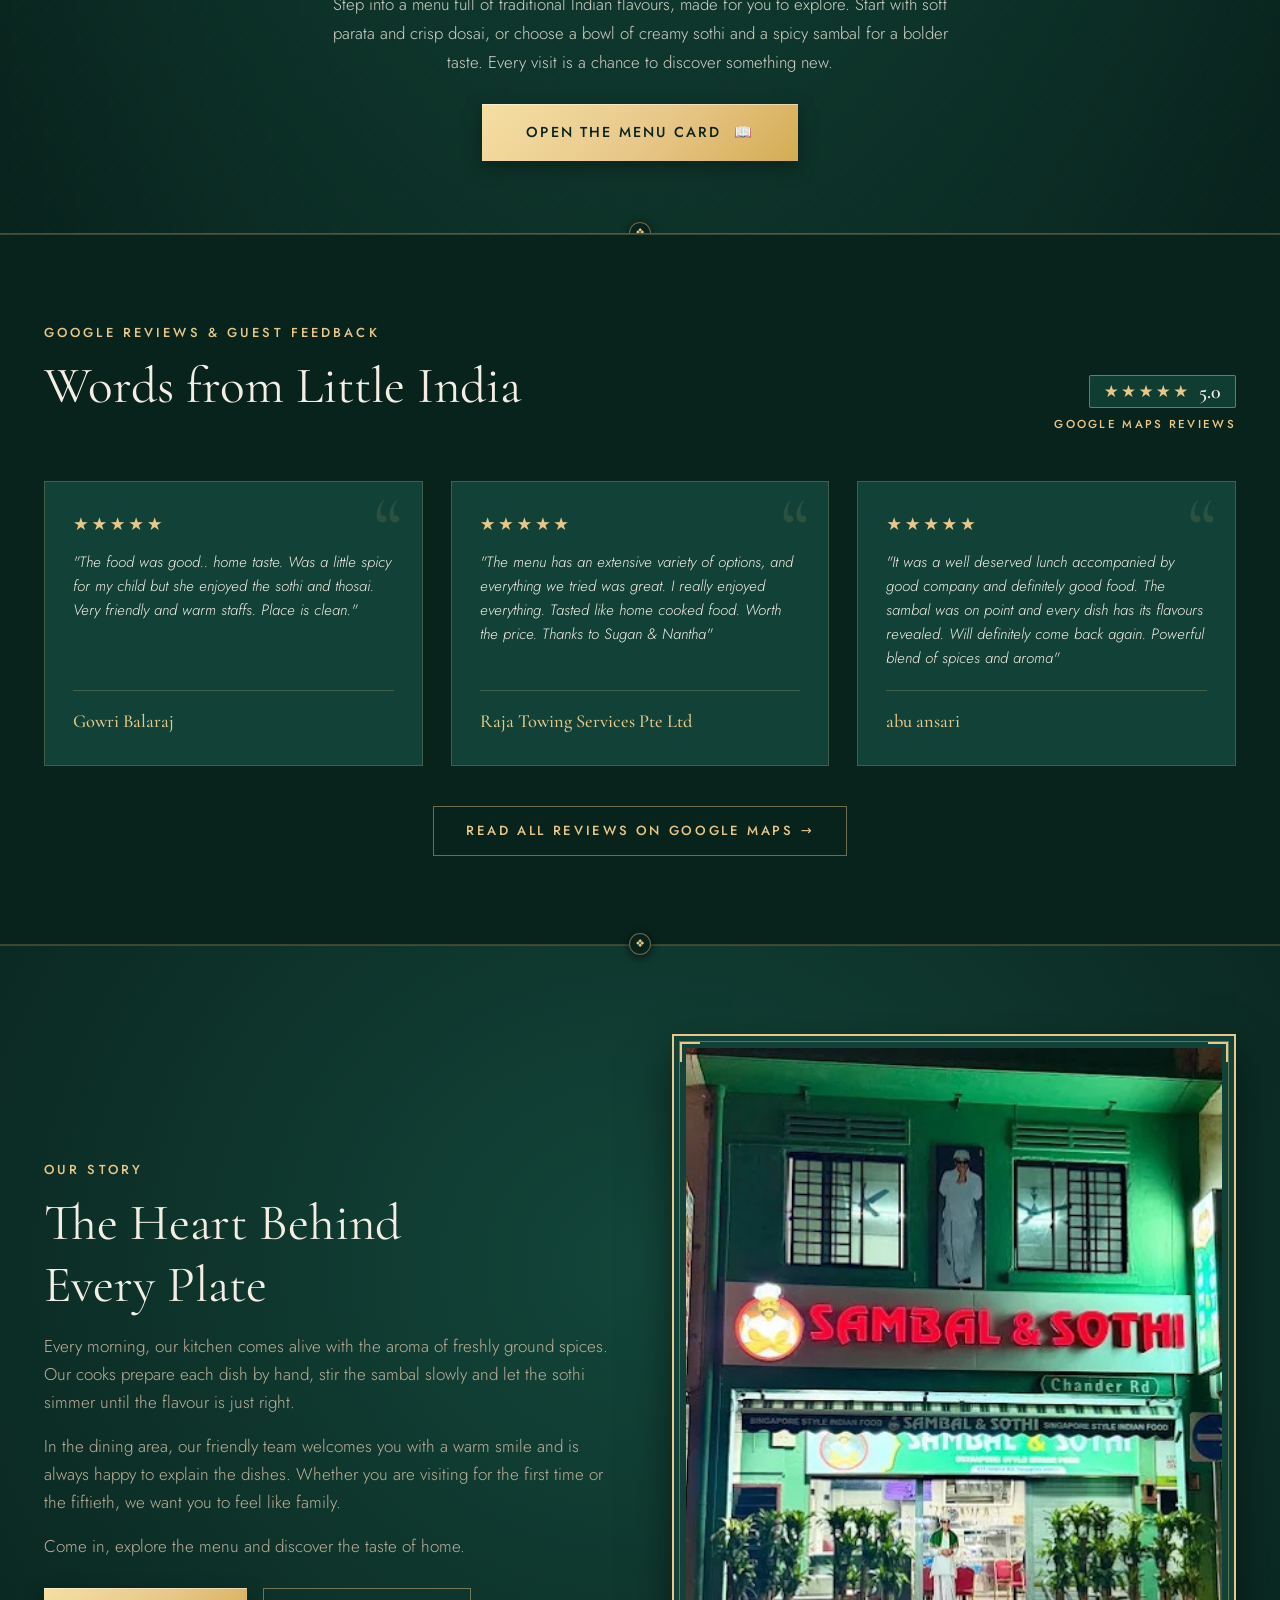
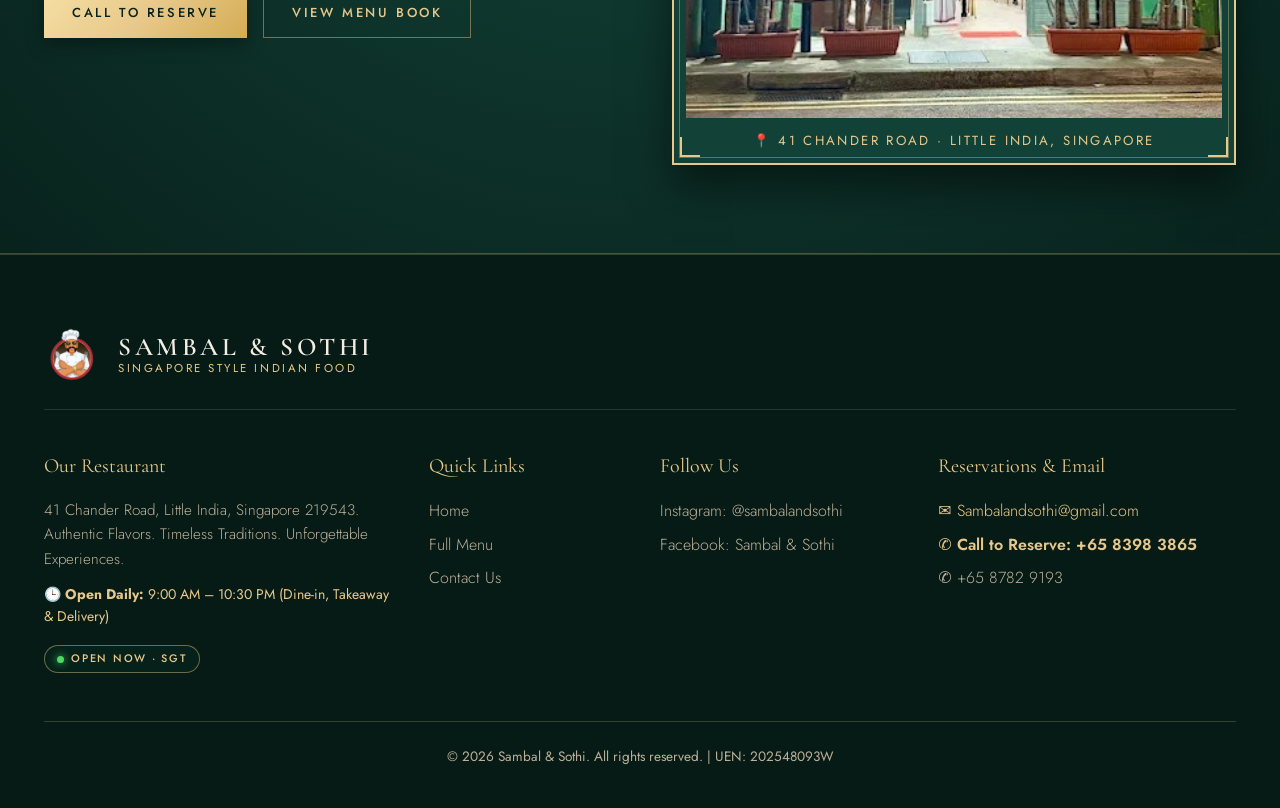
==== commit be38c383: "fix: revert footer to 4-column layout, revert mobile top header reserve button, and refine drawer Ca" ====
--- a/index.html
+++ b/index.html
@@ -765,52 +765,50 @@
 
 
 </main>      <footer class="site-footer">
-    <div class="container footer-compact-container">
-      <div class="footer-seal-wrap">
-        <a href="index.html" class="footer-seal-link" aria-label="Sambal &amp; Sothi Home">
-          <img src="assets/img/brand-logo.png" alt="Sambal &amp; Sothi Seal" class="footer-seal-emblem">
-          <span class="footer-seal-title">Sambal &amp; Sothi</span>
-          <span class="footer-seal-tag">Singapore Style Indian Food</span>
-        </a>
-      </div>
-
-      <div class="footer-concierge-row">
-        <div class="footer-info-block">
-          <div class="footer-info-item">
-            <span class="footer-info-icon">📍</span>
-            <span>41 Chander Road, Little India, Singapore 219543</span>
+    <div class="container">
+      <div class="footer-logo-box">
+        <img src="assets/img/brand-logo.png" alt="Sambal &amp; Sothi" class="footer-logo-img">
+        <div>
+          <div class="brand-name" style="font-family:var(--font-heading);font-size:1.5rem;color:var(--color-text-main);letter-spacing:0.1em;">Sambal &amp; Sothi</div>
+          <div class="brand-sub" style="font-size:0.75rem;letter-spacing:0.2em;color:var(--color-accent-gold-light);text-transform:uppercase;">SINGAPORE STYLE INDIAN FOOD</div>
+        </div>
+      </div>
+      <div class="footer-grid">
+        <div>
+          <div class="footer-heading">Our Restaurant</div>
+          <p class="section-desc" style="font-size:0.95rem;line-height:1.6;color:var(--color-text-muted);">
+            41 Chander Road, Little India, Singapore 219543.<br>
+            Authentic Flavors. Timeless Traditions. Unforgettable Experiences.
+          </p>
+          <div style="margin-top:0.75rem;color:var(--color-accent-gold-light);font-size:0.875rem;">
+            🕒 <strong>Open Daily:</strong> 9:00 AM – 10:30 PM (Dine-in, Takeaway &amp; Delivery)
           </div>
-          <div class="footer-info-item">
-            <span class="footer-info-icon">🕒</span>
-            <span>Open Daily: 9:00 AM – 10:30 PM <span class="footer-open-pill">Open Daily</span></span>
+        </div>
+        <div>
+          <div class="footer-heading">Quick Links</div>
+          <div class="footer-links">
+            <a href="index.html">Home</a>
+            <a href="menu.html">Full Menu</a>
+            <a href="contact.html">Contact Us</a>
           </div>
         </div>
-
-        <div class="footer-actions-block">
-          <a href="tel:+6583983865" class="footer-call-reserve-btn" aria-label="Call to Reserve +65 8398 3865">
-            <svg class="footer-phone-icon" viewBox="0 0 24 24" width="16" height="16" fill="currentColor"><path d="M6.62 10.79a15.053 15.053 0 006.59 6.59l2.2-2.2a1 1 0 011.02-.24c1.12.37 2.33.57 3.57.57a1 1 0 011 1V20a1 1 0 01-1 1A17 17 0 013 4a1 1 0 011-1h3.5a1 1 0 011 1c0 1.25.2 2.45.57 3.57a1 1 0 01-.25 1.02l-2.2 2.2z"/></svg>
-            <span class="footer-btn-label">Call to Reserve</span>
-            <span class="footer-btn-phone">+65 8398 3865</span>
-          </a>
-          <div class="footer-quick-channels">
-            <a href="https://wa.me/6587829193" target="_blank" rel="noopener">WhatsApp</a>
-            <span class="footer-dot">·</span>
-            <a href="https://www.instagram.com/sambalandsothi" target="_blank" rel="noopener">Instagram</a>
-            <span class="footer-dot">·</span>
-            <a href="https://www.facebook.com/sambalandsothi" target="_blank" rel="noopener">Facebook</a>
-            <span class="footer-dot">·</span>
-            <a href="mailto:Sambalandsothi@gmail.com">Email</a>
+        <div>
+          <div class="footer-heading">Follow Us</div>
+          <div class="footer-links">
+            <a href="https://www.instagram.com/sambalandsothi" target="_blank" rel="noopener">Instagram: @sambalandsothi</a>
+            <a href="https://www.facebook.com/sambalandsothi" target="_blank" rel="noopener">Facebook: Sambal &amp; Sothi</a>
           </div>
         </div>
-      </div>
-
-      <div class="footer-legal-bar">
-        <span>© 2026 Sambal &amp; Sothi. All rights reserved.</span>
-        <span class="footer-dot">·</span>
-        <span>UEN: 202548093W</span>
-        <span class="footer-dot">·</span>
-        <span>Little India, Singapore</span>
-      </div>
+        <div>
+          <div class="footer-heading">Reservations &amp; Email</div>
+          <div class="footer-links">
+            <a href="mailto:Sambalandsothi@gmail.com" style="color:var(--color-accent-gold-light);">✉ Sambalandsothi@gmail.com</a>
+            <a href="tel:+6583983865" style="color:var(--color-accent-gold-light);font-weight:600;display:inline-flex;align-items:center;gap:6px;">&#9990; Call to Reserve: +65 8398 3865</a>
+            <a href="tel:+6587829193">✆ +65 8782 9193</a>
+          </div>
+        </div>
+      </div>
+      <div style="margin-top:2.5rem;border-top:1px solid var(--color-border-gold);padding-top:1.5rem;text-align:center;color:var(--color-text-muted);font-size:.85rem;">© 2026 Sambal &amp; Sothi. All rights reserved. | UEN: 202548093W</div>
     </div>
   </footer>
   <script src="assets/js/main.js?v=18.0" defer></script>
--- a/assets/css/theme.css
+++ b/assets/css/theme.css
@@ -4002,74 +4002,40 @@
   }
 
   .header-container {
-    min-height: var(--ss-header-height-mobile, 74px) !important;
-    padding: 10px 12px !important;
-    gap: 8px !important;
+    min-height: var(--ss-header-height-mobile, 78px) !important;
+    padding: 10px var(--ss-header-gutter-mobile, 16px) !important;
+    gap: 10px !important;
     flex-wrap: nowrap !important;
   }
 
   .brand-logo {
-    gap: 8px !important;
+    gap: 10px !important;
     min-width: 0 !important;
-    flex-shrink: 0 !important;
+    flex-shrink: 1 !important;
   }
 
   .logo-badge-wrapper,
   .logo-badge-img {
     width: auto !important;
-    height: 42px !important;
-    max-height: 42px !important;
+    height: var(--ss-logo-height-mobile, 46px) !important;
+    max-height: var(--ss-logo-height-mobile, 46px) !important;
   }
 
   .brand-name {
-    font-size: clamp(16px, 4.4vw, 19px) !important;
-    line-height: 1.1 !important;
-    letter-spacing: 0.04em !important;
-    white-space: nowrap !important;
+    font-size: 20.5px !important;
+    line-height: 1.12 !important;
+    letter-spacing: 0.06em !important;
   }
 
   .brand-sub {
-    font-size: 8.5px !important;
-    line-height: 1.2 !important;
-    letter-spacing: 0.09em !important;
-    white-space: nowrap !important;
-  }
-
-  /* Mobile Call to Reserve button: Beautiful prominent gold pill right next to hamburger */
+    font-size: 10px !important;
+    line-height: 1.25 !important;
+    letter-spacing: 0.13em !important;
+  }
+
+  /* Hide redundant top-bar phone button on mobile phones (CTA is in Hero & Hamburger Drawer) */
   .site-header .btn-reserve {
-    display: inline-flex !important;
-    align-items: center !important;
-    justify-content: center !important;
-    gap: 5px !important;
-    padding: 0.38rem 0.65rem !important;
-    min-height: 36px !important;
-    font-size: 11px !important;
-    font-weight: 700 !important;
-    letter-spacing: 0.08em !important;
-    text-transform: uppercase !important;
-    border-radius: 999px !important;
-    margin-left: auto !important;
-    margin-right: 4px !important;
-    flex-shrink: 0 !important;
-    white-space: nowrap !important;
-    background: linear-gradient(135deg, #F5DFA3 0%, #E8C88A 52%, #D4AC53 100%) !important;
-    color: #08221C !important;
-    box-shadow: inset 0 1px 0 rgba(255, 255, 255, 0.45), 0 3px 10px rgba(0, 0, 0, 0.3) !important;
-    border: 1px solid rgba(255, 235, 175, 0.6) !important;
-  }
-  .site-header .btn-reserve .btn-reserve-icon-svg {
-    width: 12px !important;
-    height: 12px !important;
-    display: inline-block !important;
-    fill: currentColor !important;
-  }
-  .site-header .btn-reserve .btn-reserve-text-full {
     display: none !important;
-  }
-  .site-header .btn-reserve .btn-reserve-text-short {
-    display: inline-block !important;
-    font-size: 11px !important;
-    font-weight: 700 !important;
   }
 
   .burger-btn {
@@ -4497,7 +4463,7 @@
   body {
     padding-bottom: 0 !important;
   }
-  .site-footer { padding-bottom: 2rem !important; }
+  .site-footer { padding-bottom: 2.5rem !important; }
   .footer-grid > div:not(:last-child) {
     padding-bottom: 1.35rem;
     border-bottom: 1px solid rgba(232, 200, 138, 0.14);
@@ -5357,14 +5323,38 @@
   color: rgba(232, 200, 138, 0.65);
 }
 
-.mobile-nav-cta {
-  width: 100%;
-  max-width: 280px;
+.mobile-nav-cta,
+.mobile-nav a.mobile-nav-cta,
+.mobile-nav a.btn-primary.mobile-nav-cta {
+  width: 100% !important;
+  max-width: 280px !important;
+  margin: 0.65rem auto 0.25rem !important;
   font-family: var(--font-body) !important;
   font-size: 0.85rem !important;
-  font-weight: 600 !important;
-  letter-spacing: 0.18em !important;
-  padding: 0.9rem 1.5rem !important;
+  font-weight: 700 !important;
+  letter-spacing: 0.16em !important;
+  text-transform: uppercase !important;
+  padding: 0.85rem 1.4rem !important;
+  background: linear-gradient(135deg, #F5DFA3 0%, #E8C88A 52%, #D4AC53 100%) !important;
+  color: #08221C !important;
+  -webkit-text-fill-color: #08221C !important;
+  border: 1px solid rgba(255, 235, 175, 0.7) !important;
+  border-radius: 999px !important;
+  box-shadow: 0 4px 14px rgba(0, 0, 0, 0.4) !important;
+  display: inline-flex !important;
+  align-items: center !important;
+  justify-content: center !important;
+  gap: 8px !important;
+  text-decoration: none !important;
+  text-align: center !important;
+}
+
+.mobile-nav-cta:hover,
+.mobile-nav a.mobile-nav-cta:hover {
+  background: #FFFFFF !important;
+  color: #08221C !important;
+  -webkit-text-fill-color: #08221C !important;
+  transform: translateY(-2px) !important;
 }
 
 .mobile-nav-footer {
@@ -5432,263 +5422,3 @@
   0%, 100% { opacity: 1; transform: scale(1); }
   50% { opacity: 0.45; transform: scale(0.85); }
 }
-
-
-
-
-/* =============================================================
-   ULTRA-LUXURY STREAMLINED SIGNATURE FOOTER & MENU CTA SYSTEM
-   ============================================================= */
-.site-footer {
-  background: radial-gradient(circle at 50% 0%, #0d382e 0%, #08221c 65%, #051813 100%) !important;
-  border-top: 1px solid var(--color-border-gold) !important;
-  padding: 3.25rem 0 1.85rem !important;
-  color: var(--color-text-main) !important;
-  position: relative !important;
-}
-
-.footer-compact-container {
-  max-width: 1040px !important;
-  margin: 0 auto !important;
-  padding: 0 1.5rem !important;
-  display: flex !important;
-  flex-direction: column !important;
-  align-items: center !important;
-  text-align: center !important;
-}
-
-.footer-seal-wrap {
-  margin-bottom: 1.75rem !important;
-}
-
-.footer-seal-link {
-  display: inline-flex !important;
-  flex-direction: column !important;
-  align-items: center !important;
-  text-decoration: none !important;
-  color: inherit !important;
-}
-
-.footer-seal-emblem {
-  width: 52px !important;
-  height: 52px !important;
-  object-fit: contain !important;
-  border-radius: 50% !important;
-  border: 1px solid var(--color-accent-gold-light) !important;
-  padding: 3px !important;
-  background: rgba(8, 34, 28, 0.7) !important;
-  box-shadow: 0 4px 14px rgba(0, 0, 0, 0.4), 0 0 12px rgba(232, 200, 138, 0.25) !important;
-  transition: transform 0.3s ease, box-shadow 0.3s ease !important;
-}
-
-.footer-seal-link:hover .footer-seal-emblem {
-  transform: scale(1.08) rotate(3deg) !important;
-  box-shadow: 0 6px 18px rgba(0, 0, 0, 0.5), 0 0 18px rgba(232, 200, 138, 0.45) !important;
-}
-
-.footer-seal-title {
-  font-family: var(--font-heading) !important;
-  font-size: 1.55rem !important;
-  font-weight: 500 !important;
-  letter-spacing: 0.14em !important;
-  color: var(--color-accent-gold-light) !important;
-  text-transform: uppercase !important;
-  margin-top: 0.65rem !important;
-  line-height: 1.15 !important;
-}
-
-.footer-seal-tag {
-  font-family: var(--font-body) !important;
-  font-size: 0.72rem !important;
-  font-weight: 600 !important;
-  letter-spacing: 0.24em !important;
-  text-transform: uppercase !important;
-  color: var(--color-text-muted) !important;
-  margin-top: 0.25rem !important;
-}
-
-.footer-concierge-row {
-  display: flex !important;
-  align-items: center !important;
-  justify-content: space-between !important;
-  width: 100% !important;
-  padding: 1.5rem 0 !important;
-  border-top: 1px solid rgba(232, 200, 138, 0.16) !important;
-  border-bottom: 1px solid rgba(232, 200, 138, 0.16) !important;
-  gap: 2rem !important;
-  flex-wrap: wrap !important;
-}
-
-.footer-info-block {
-  display: flex !important;
-  flex-direction: column !important;
-  align-items: flex-start !important;
-  text-align: left !important;
-  gap: 0.55rem !important;
-  flex: 1 1 300px !important;
-}
-
-.footer-info-item {
-  display: inline-flex !important;
-  align-items: center !important;
-  gap: 0.65rem !important;
-  font-size: 0.88rem !important;
-  line-height: 1.4 !important;
-  color: #D6CBB8 !important;
-}
-
-.footer-info-icon {
-  font-size: 1rem !important;
-  color: var(--color-accent-gold-light) !important;
-  flex-shrink: 0 !important;
-}
-
-.footer-open-pill {
-  display: inline-block !important;
-  font-size: 0.68rem !important;
-  font-weight: 700 !important;
-  letter-spacing: 0.1em !important;
-  text-transform: uppercase !important;
-  padding: 0.18rem 0.55rem !important;
-  background: rgba(33, 109, 84, 0.35) !important;
-  color: #8CE5BE !important;
-  border: 1px solid rgba(140, 229, 190, 0.35) !important;
-  border-radius: 999px !important;
-  margin-left: 0.45rem !important;
-  vertical-align: middle !important;
-}
-
-.footer-actions-block {
-  display: flex !important;
-  flex-direction: column !important;
-  align-items: flex-end !important;
-  text-align: right !important;
-  gap: 0.75rem !important;
-  flex: 1 1 300px !important;
-}
-
-.footer-call-reserve-btn {
-  display: inline-flex !important;
-  align-items: center !important;
-  justify-content: center !important;
-  gap: 0.65rem !important;
-  padding: 0.65rem 1.4rem !important;
-  background: linear-gradient(135deg, #F5DFA3 0%, #E8C88A 52%, #D4AC53 100%) !important;
-  color: #08221C !important;
-  border-radius: 999px !important;
-  text-decoration: none !important;
-  font-family: var(--font-body) !important;
-  font-size: 0.85rem !important;
-  font-weight: 600 !important;
-  letter-spacing: 0.08em !important;
-  border: 1px solid rgba(255, 235, 175, 0.6) !important;
-  box-shadow: inset 0 1px 0 rgba(255, 255, 255, 0.45), 0 4px 14px rgba(0, 0, 0, 0.35) !important;
-  transition: transform 0.2s ease, box-shadow 0.2s ease, filter 0.2s ease !important;
-}
-
-.footer-call-reserve-btn:hover {
-  transform: translateY(-2px) !important;
-  filter: brightness(1.06) !important;
-  box-shadow: inset 0 1px 0 rgba(255, 255, 255, 0.6), 0 8px 22px rgba(0, 0, 0, 0.45), 0 0 16px rgba(232, 200, 138, 0.3) !important;
-  color: #051813 !important;
-}
-
-.footer-call-reserve-btn .footer-phone-icon {
-  width: 15px !important;
-  height: 15px !important;
-  fill: #08221C !important;
-  flex-shrink: 0 !important;
-}
-
-.footer-call-reserve-btn .footer-btn-label {
-  text-transform: uppercase !important;
-  letter-spacing: 0.12em !important;
-  font-size: 0.78rem !important;
-  font-weight: 700 !important;
-}
-
-.footer-call-reserve-btn .footer-btn-phone {
-  font-weight: 700 !important;
-  letter-spacing: 0.06em !important;
-  padding-left: 0.4rem !important;
-  border-left: 1px solid rgba(8, 34, 28, 0.35) !important;
-}
-
-.footer-quick-channels {
-  display: inline-flex !important;
-  align-items: center !important;
-  gap: 0.65rem !important;
-  font-size: 0.8rem !important;
-  color: var(--color-text-muted) !important;
-  flex-wrap: wrap !important;
-  justify-content: flex-end !important;
-}
-
-.footer-quick-channels a {
-  color: var(--color-accent-gold-light) !important;
-  text-decoration: none !important;
-  transition: color 0.2s ease !important;
-}
-
-.footer-quick-channels a:hover {
-  color: #FFFFFF !important;
-  text-decoration: underline !important;
-}
-
-.footer-dot {
-  color: rgba(232, 200, 138, 0.4) !important;
-}
-
-.footer-legal-bar {
-  margin-top: 1.5rem !important;
-  font-size: 0.76rem !important;
-  letter-spacing: 0.08em !important;
-  color: rgba(189, 175, 153, 0.75) !important;
-  display: inline-flex !important;
-  align-items: center !important;
-  justify-content: center !important;
-  gap: 0.65rem !important;
-  flex-wrap: wrap !important;
-}
-
-.menu-book-reserve-cta {
-  display: flex !important;
-  justify-content: center !important;
-  align-items: center !important;
-  margin: 1.75rem auto 0.75rem !important;
-  width: 100% !important;
-  text-align: center !important;
-}
-
-@media (max-width: 768px) {
-  .site-footer {
-    padding: 2.25rem 0 1.75rem !important;
-  }
-  .footer-concierge-row {
-    flex-direction: column !important;
-    align-items: center !important;
-    text-align: center !important;
-    gap: 1.35rem !important;
-    padding: 1.25rem 0 !important;
-  }
-  .footer-info-block {
-    align-items: center !important;
-    text-align: center !important;
-  }
-  .footer-actions-block {
-    align-items: center !important;
-    text-align: center !important;
-  }
-  .footer-quick-channels {
-    justify-content: center !important;
-  }
-  .footer-call-reserve-btn {
-    width: 100% !important;
-    max-width: 320px !important;
-    padding: 0.75rem 1.25rem !important;
-  }
-  .menu-book-reserve-cta .footer-call-reserve-btn {
-    width: 100% !important;
-    max-width: 320px !important;
-  }
-}
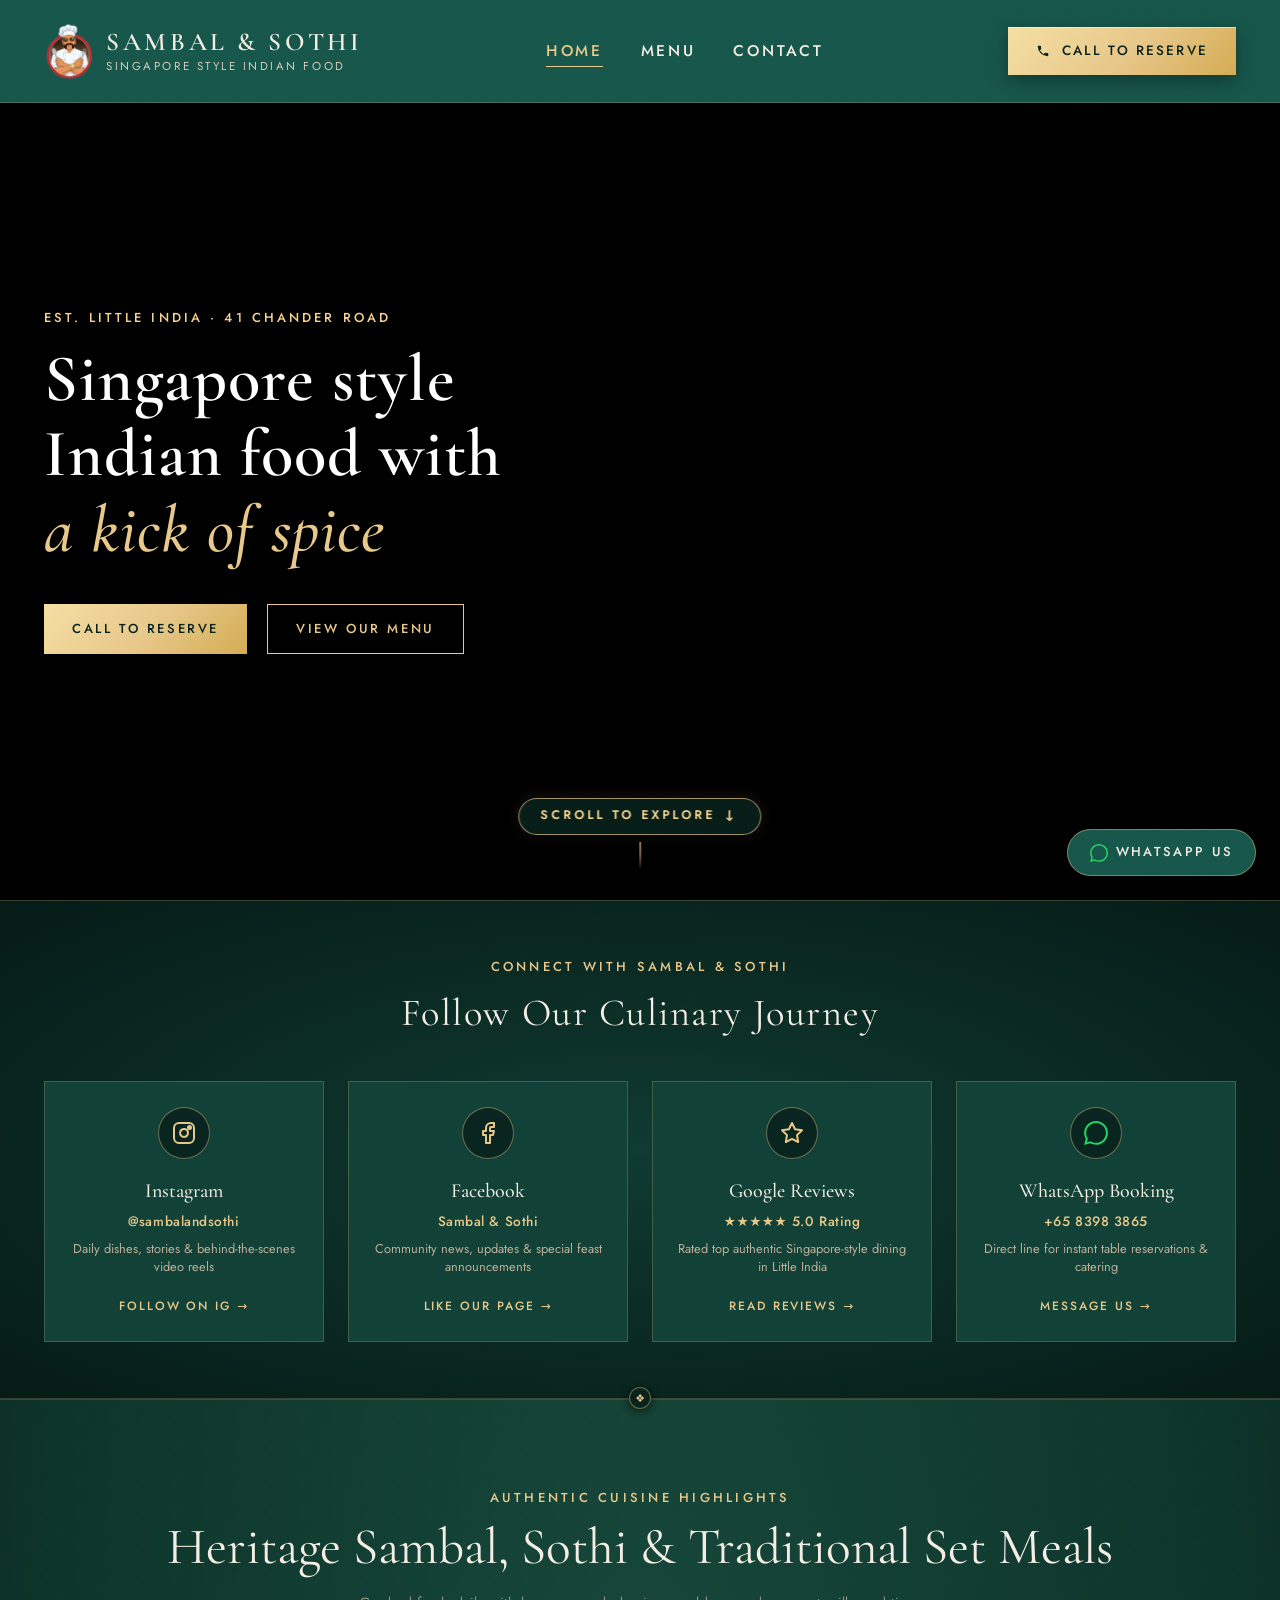
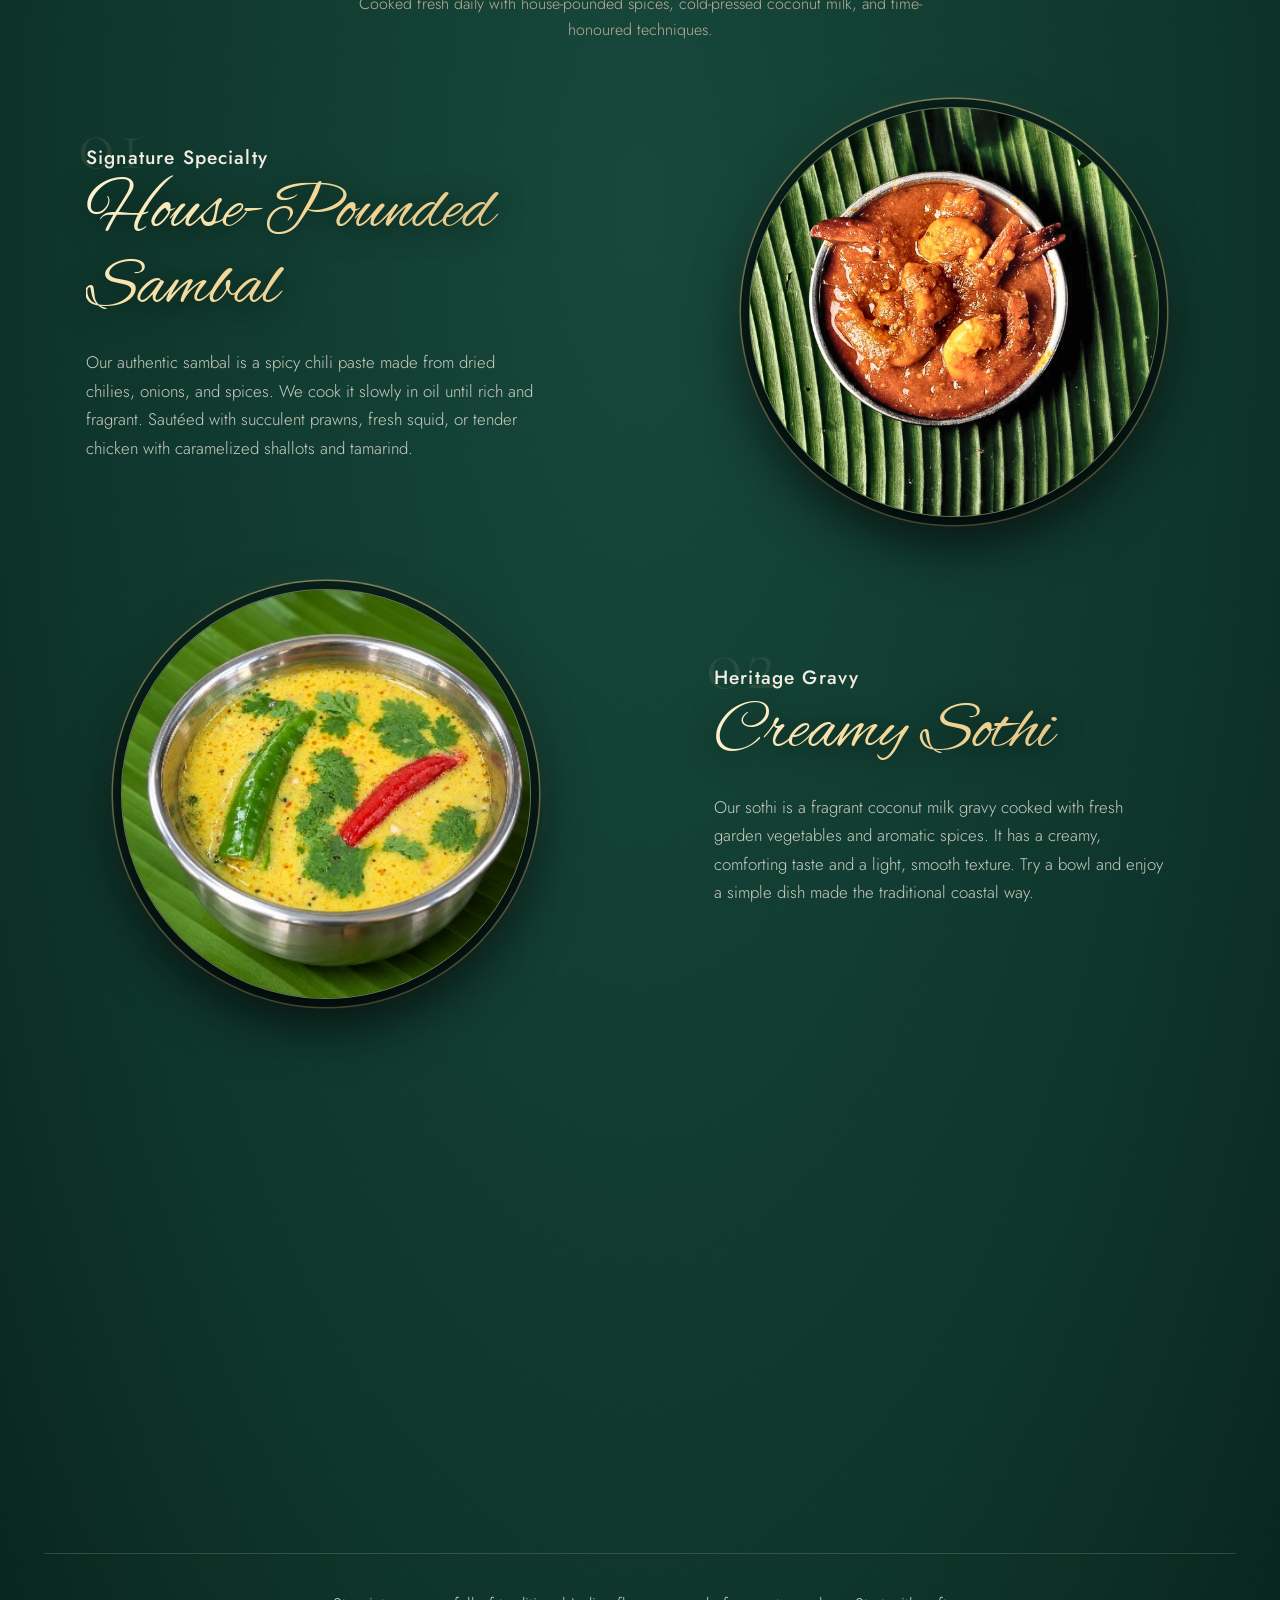
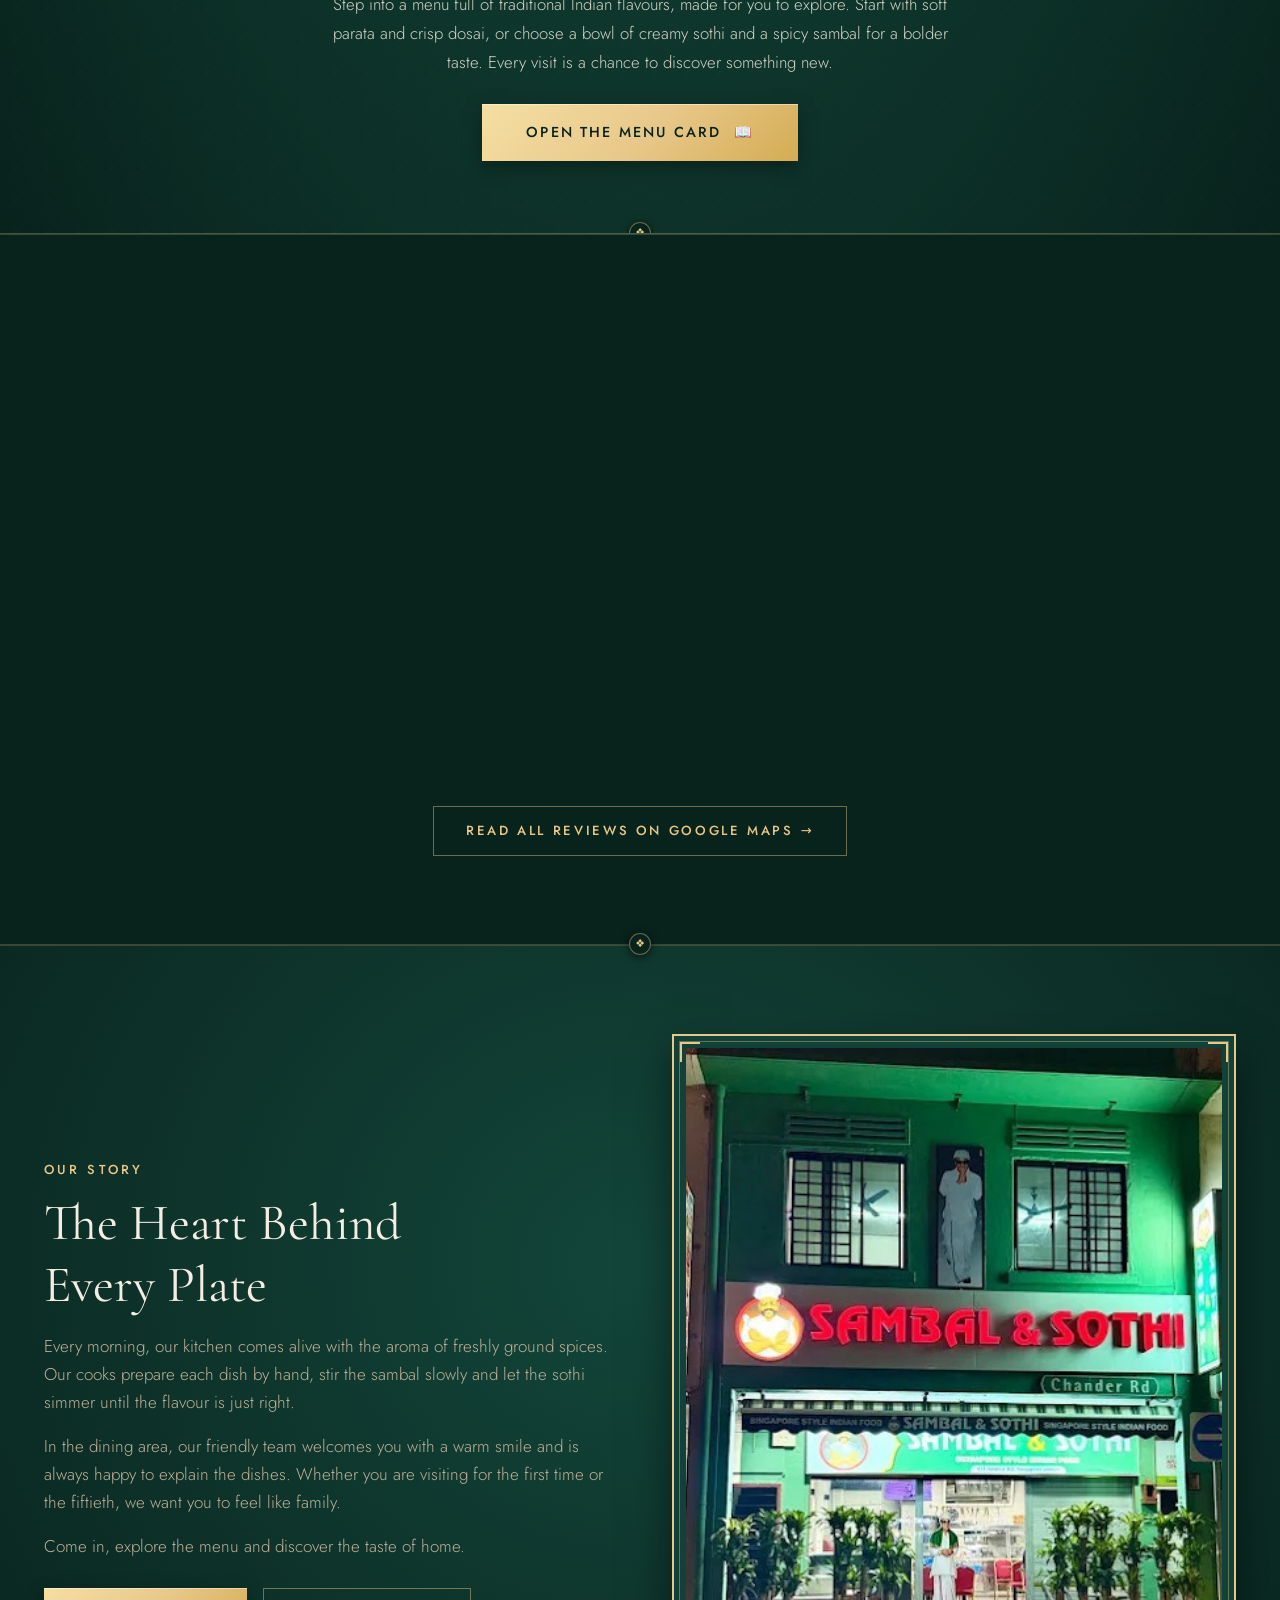
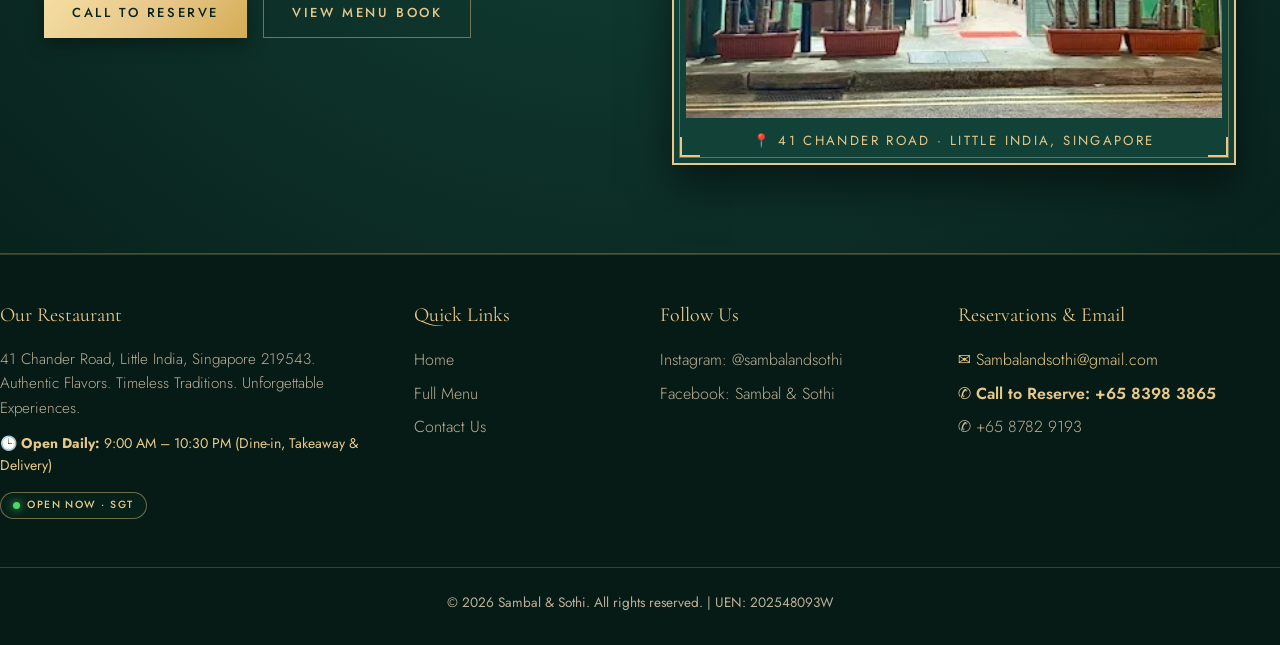
==== commit 9e98ae83: "fix(ui): center mobile drawer navigation links and remove footer-logo-box for compact elegant footer" ====
--- a/index.html
+++ b/index.html
@@ -10,7 +10,7 @@
   <link rel="preconnect" href="https://fonts.gstatic.com" crossorigin>
   <link href="https://fonts.googleapis.com/css2?family=Alex+Brush&family=Cinzel:wght@500;700&family=Cormorant+Garamond:ital,wght@0,300;0,400;0,600;0,700;1,300;1,400&family=Jost:wght@300;400;500;600&family=Inter:wght@400;500;600&display=swap" rel="stylesheet">
   <link rel="preload" as="image" href="assets/img/brand-logo.png" fetchpriority="high">
-  <link rel="stylesheet" href="assets/css/theme.css?v=18.0">
+  <link rel="stylesheet" href="assets/css/theme.css?v=19.0">
   <script>window.SS_THEME_URI = window.location.origin;</script>
   <style id="ss-preloader-critical-css">
 /* =========================================================
@@ -577,9 +577,9 @@
         <span class="mobile-nav-brand-sub">SINGAPORE STYLE INDIAN FOOD</span>
       </div>
       <div class="mobile-nav-links-group">
-        <a href="index.html" class="active"><span class="mobile-nav-num">01</span>Home</a>
-        <a href="menu.html"><span class="mobile-nav-num">02</span>Menu</a>
-        <a href="contact.html"><span class="mobile-nav-num">03</span>Contact</a>
+        <a href="index.html" class="active">Home</a>
+        <a href="menu.html">Menu</a>
+        <a href="contact.html">Contact</a>
       </div>
       <a href="tel:+6583983865" class="btn-primary mobile-nav-cta">&#9990; Call to Reserve</a>
       <div class="mobile-nav-footer">
@@ -766,12 +766,6 @@
 
 </main>      <footer class="site-footer">
     <div class="container">
-      <div class="footer-logo-box">
-        <img src="assets/img/brand-logo.png" alt="Sambal &amp; Sothi" class="footer-logo-img">
-        <div>
-          <div class="brand-name" style="font-family:var(--font-heading);font-size:1.5rem;color:var(--color-text-main);letter-spacing:0.1em;">Sambal &amp; Sothi</div>
-          <div class="brand-sub" style="font-size:0.75rem;letter-spacing:0.2em;color:var(--color-accent-gold-light);text-transform:uppercase;">SINGAPORE STYLE INDIAN FOOD</div>
-        </div>
       </div>
       <div class="footer-grid">
         <div>
@@ -811,7 +805,7 @@
       <div style="margin-top:2.5rem;border-top:1px solid var(--color-border-gold);padding-top:1.5rem;text-align:center;color:var(--color-text-muted);font-size:.85rem;">© 2026 Sambal &amp; Sothi. All rights reserved. | UEN: 202548093W</div>
     </div>
   </footer>
-  <script src="assets/js/main.js?v=18.0" defer></script>
+  <script src="assets/js/main.js?v=19.0" defer></script>
 </body>
 </html>
 
--- a/assets/css/theme.css
+++ b/assets/css/theme.css
@@ -3007,7 +3007,7 @@
 .site-footer {
   background-color: #061B16 !important;
   border-top: 1px solid var(--color-border-gold);
-  padding: 4.5rem 0 2.5rem !important;
+  padding: 2.75rem 0 2rem !important;
 }
 
 .footer-logo-box {
@@ -3351,7 +3351,7 @@
     margin-bottom: 1rem !important;
   }
   .site-footer {
-    padding-top: 2.25rem !important;
+    padding-top: 2rem !important;
     padding-bottom: 1.5rem !important;
   }
   .footer-logo-box {
@@ -5227,21 +5227,25 @@
 .mobile-nav-frame {
   position: relative;
   width: 100%;
-  height: 100%;
-  max-width: 440px;
+  max-width: 420px;
+  max-height: calc(100dvh - 2.5rem);
+  margin: auto;
   border: 1.5px solid rgba(232, 200, 138, 0.55);
   outline: 1px dashed rgba(232, 200, 138, 0.28);
   outline-offset: -8px;
-  padding: 2.25rem 1.5rem 1.75rem;
+  padding: 1.75rem 1.25rem 1.4rem;
   display: flex;
   flex-direction: column;
   align-items: center;
   justify-content: space-between;
   text-align: center;
   box-shadow: inset 0 0 40px rgba(0, 0, 0, 0.65);
+  overflow-y: auto;
+  scrollbar-width: none;
   transform: translate3d(0, 12px, 0) scale(0.98);
   transition: transform 300ms cubic-bezier(0.22, 1, 0.36, 1);
 }
+
 
 .mobile-nav.active .mobile-nav-frame {
   transform: translate3d(0, 0, 0) scale(1);
@@ -5259,20 +5263,20 @@
   display: flex;
   flex-direction: column;
   align-items: center;
-  gap: 0.3rem;
-  margin-top: 0.5rem;
+  gap: 0.25rem;
+  margin-top: 0.25rem;
 }
 
 .mobile-nav-logo {
-  width: 68px;
-  height: 68px;
+  width: 58px;
+  height: 58px;
   object-fit: contain;
-  margin-bottom: 0.25rem;
+  margin-bottom: 0.2rem;
 }
 
 .mobile-nav-brand-name {
   font-family: var(--font-heading);
-  font-size: 1.55rem;
+  font-size: 1.45rem;
   font-weight: 600;
   letter-spacing: 0.14em;
   text-transform: uppercase;
@@ -5282,7 +5286,7 @@
 
 .mobile-nav-brand-sub {
   font-family: var(--font-body);
-  font-size: 0.65rem;
+  font-size: 0.62rem;
   letter-spacing: 0.22em;
   text-transform: uppercase;
   color: var(--color-accent-gold-light, #E8C88A);
@@ -5293,48 +5297,52 @@
   max-width: 280px;
   display: flex;
   flex-direction: column;
-  gap: 0;
-  margin: 0.5rem 0;
-}
-
-.mobile-nav-links-group a {
-  display: flex;
   align-items: center;
   justify-content: center;
   gap: 0.65rem;
-  padding: 0.95rem 0.5rem;
-  border-bottom: 1px solid rgba(232, 200, 138, 0.18);
+  margin: 0.85rem auto;
+}
+
+.mobile-nav-links-group a {
+  display: block !important;
+  text-decoration: none !important;
   font-family: var(--font-heading) !important;
-  font-size: 1.75rem !important;
-  font-weight: 500 !important;
-  letter-spacing: 0.1em !important;
-  color: var(--color-text-main, #F3EDE3);
+  font-size: 1.95rem !important;
+  font-weight: 400 !important;
+  letter-spacing: 0.12em !important;
+  color: var(--color-text-main, #F3EDE3) !important;
+  text-align: center !important;
+  padding: 0.35rem 1.25rem !important;
+  border: none !important;
+  transition: color 0.2s ease, transform 0.2s ease !important;
 }
 
 .mobile-nav-links-group a:first-child {
-  border-top: 1px solid rgba(232, 200, 138, 0.18);
+  border-top: none !important;
+}
+
+.mobile-nav-links-group a.active,
+.mobile-nav-links-group a:hover {
+  color: var(--color-accent-gold-light, #E8C88A) !important;
+  transform: translateY(-1px);
 }
 
 .mobile-nav-num {
-  font-family: var(--font-body);
-  font-size: 0.72rem;
-  font-weight: 500;
-  letter-spacing: 0.18em;
-  color: rgba(232, 200, 138, 0.65);
+  display: none !important;
 }
 
 .mobile-nav-cta,
 .mobile-nav a.mobile-nav-cta,
 .mobile-nav a.btn-primary.mobile-nav-cta {
   width: 100% !important;
-  max-width: 280px !important;
-  margin: 0.65rem auto 0.25rem !important;
+  max-width: 260px !important;
+  margin: 0.4rem auto 0.25rem !important;
   font-family: var(--font-body) !important;
-  font-size: 0.85rem !important;
+  font-size: 0.82rem !important;
   font-weight: 700 !important;
   letter-spacing: 0.16em !important;
   text-transform: uppercase !important;
-  padding: 0.85rem 1.4rem !important;
+  padding: 0.8rem 1.4rem !important;
   background: linear-gradient(135deg, #F5DFA3 0%, #E8C88A 52%, #D4AC53 100%) !important;
   color: #08221C !important;
   -webkit-text-fill-color: #08221C !important;
@@ -5360,25 +5368,29 @@
 .mobile-nav-footer {
   display: flex;
   flex-direction: column;
+  align-items: center;
   gap: 0.25rem;
-  padding-top: 0.85rem;
+  padding-top: 0.65rem;
   border-top: 1px solid rgba(232, 200, 138, 0.18);
   width: 100%;
+  max-width: 300px;
+  margin-top: 0.35rem;
+  text-align: center;
 }
 
 .mobile-nav-address {
   font-family: var(--font-body);
-  font-size: 0.72rem;
-  letter-spacing: 0.12em;
+  font-size: 0.7rem;
+  letter-spacing: 0.1em;
   text-transform: uppercase;
   color: var(--color-text-muted, #BDAF99);
 }
 
 .mobile-nav-hours {
   font-family: var(--font-body);
-  font-size: 0.72rem;
+  font-size: 0.7rem;
   font-weight: 500;
-  letter-spacing: 0.14em;
+  letter-spacing: 0.12em;
   text-transform: uppercase;
   color: var(--color-accent-gold-light, #E8C88A);
 }
@@ -5388,15 +5400,15 @@
   display: inline-flex;
   align-items: center;
   gap: 0.45rem;
-  margin-top: 0.45rem;
-  padding: 0.28rem 0.75rem;
+  margin: 0.35rem auto 0;
+  padding: 0.24rem 0.75rem;
   background: rgba(8, 34, 28, 0.85);
   border: 1px solid rgba(232, 200, 138, 0.45);
   border-radius: 999px;
   font-family: var(--font-body);
-  font-size: 0.68rem;
+  font-size: 0.65rem;
   font-weight: 500;
-  letter-spacing: 0.16em;
+  letter-spacing: 0.14em;
   text-transform: uppercase;
   color: var(--color-accent-gold-light, #E8C88A);
   width: fit-content;
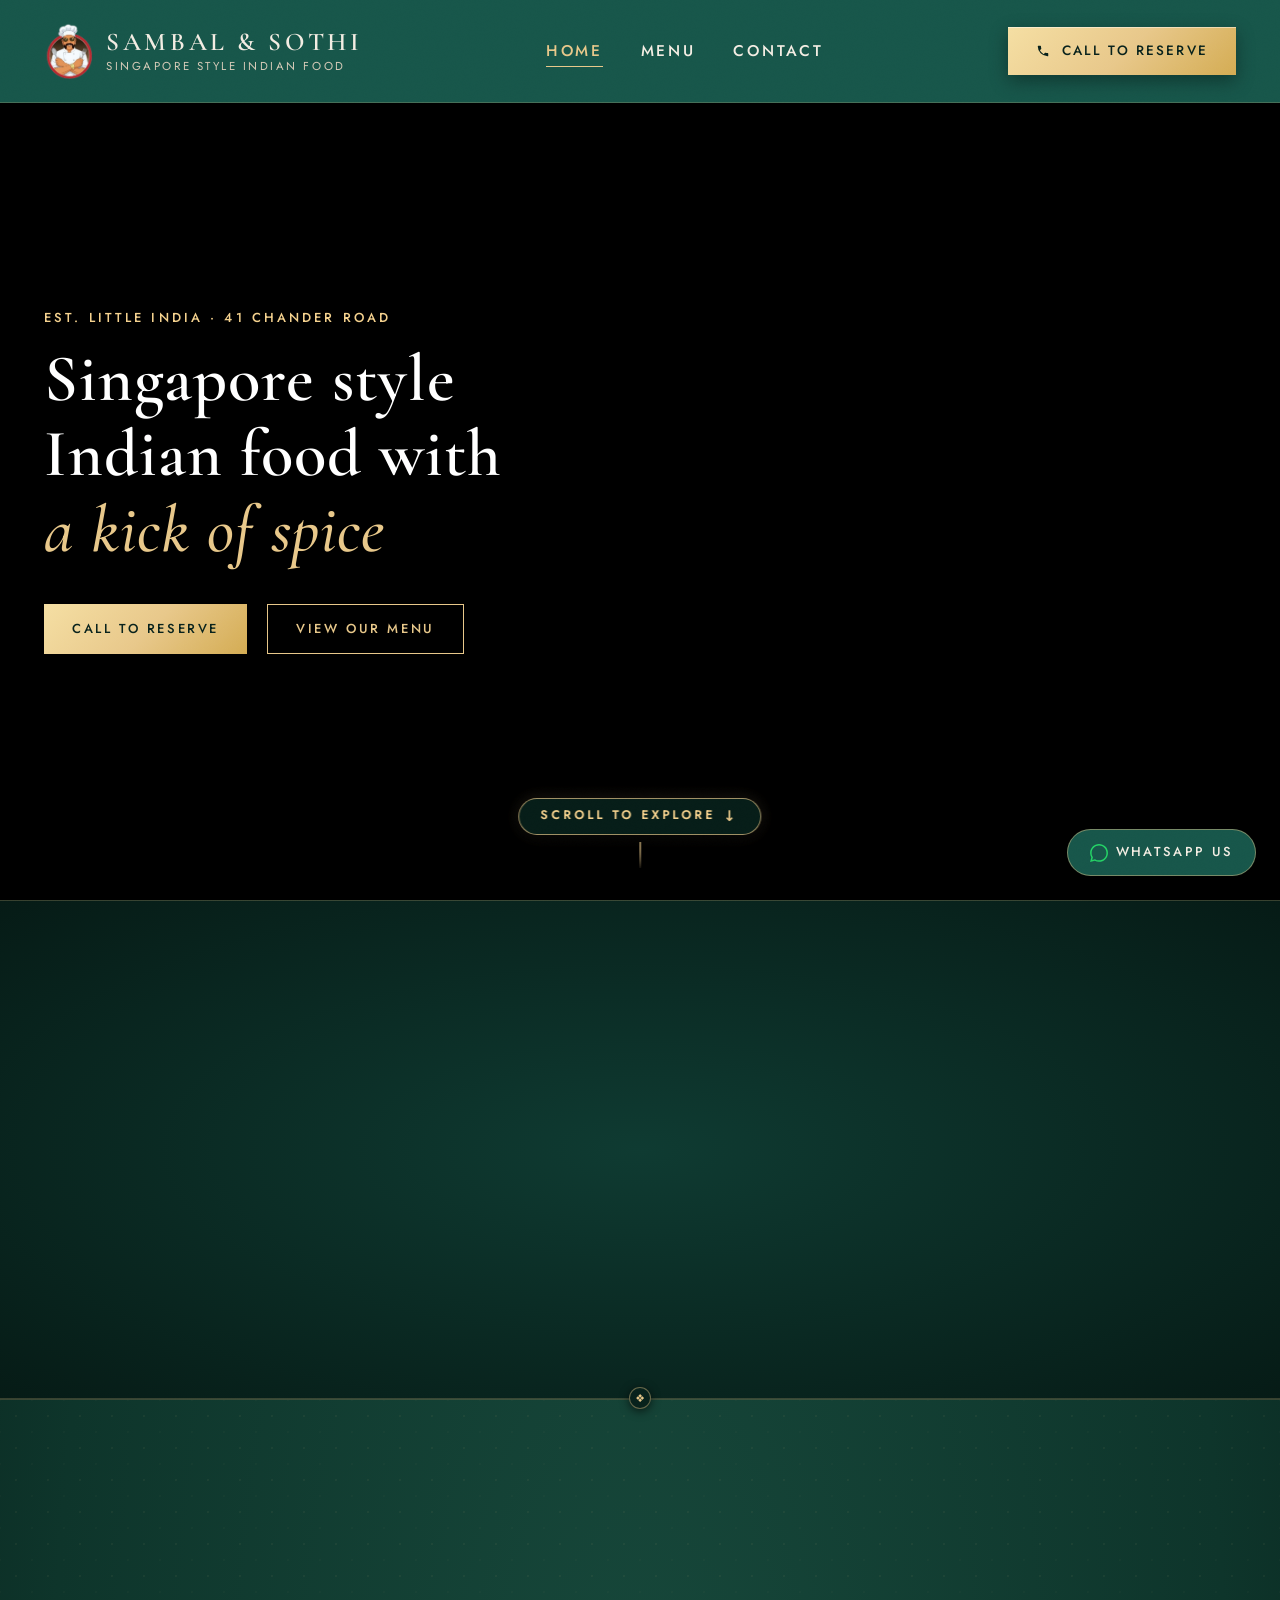
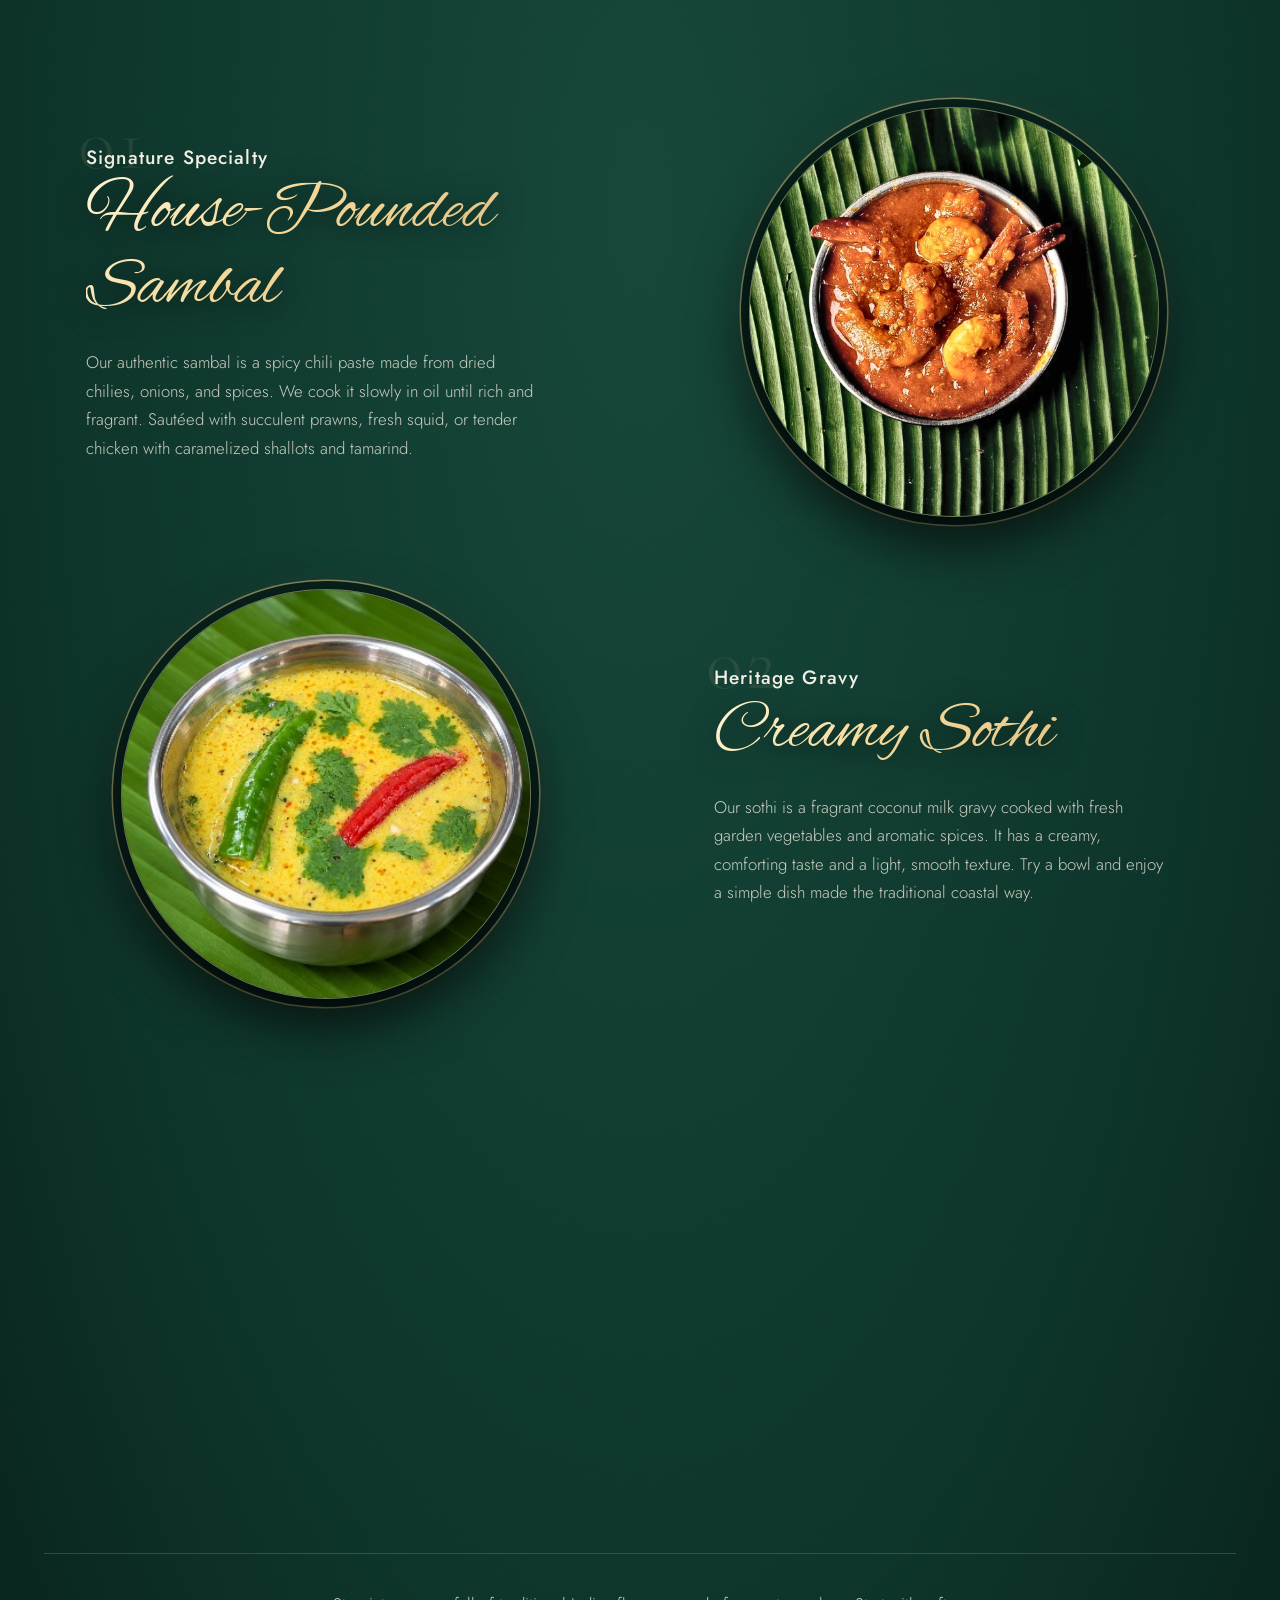
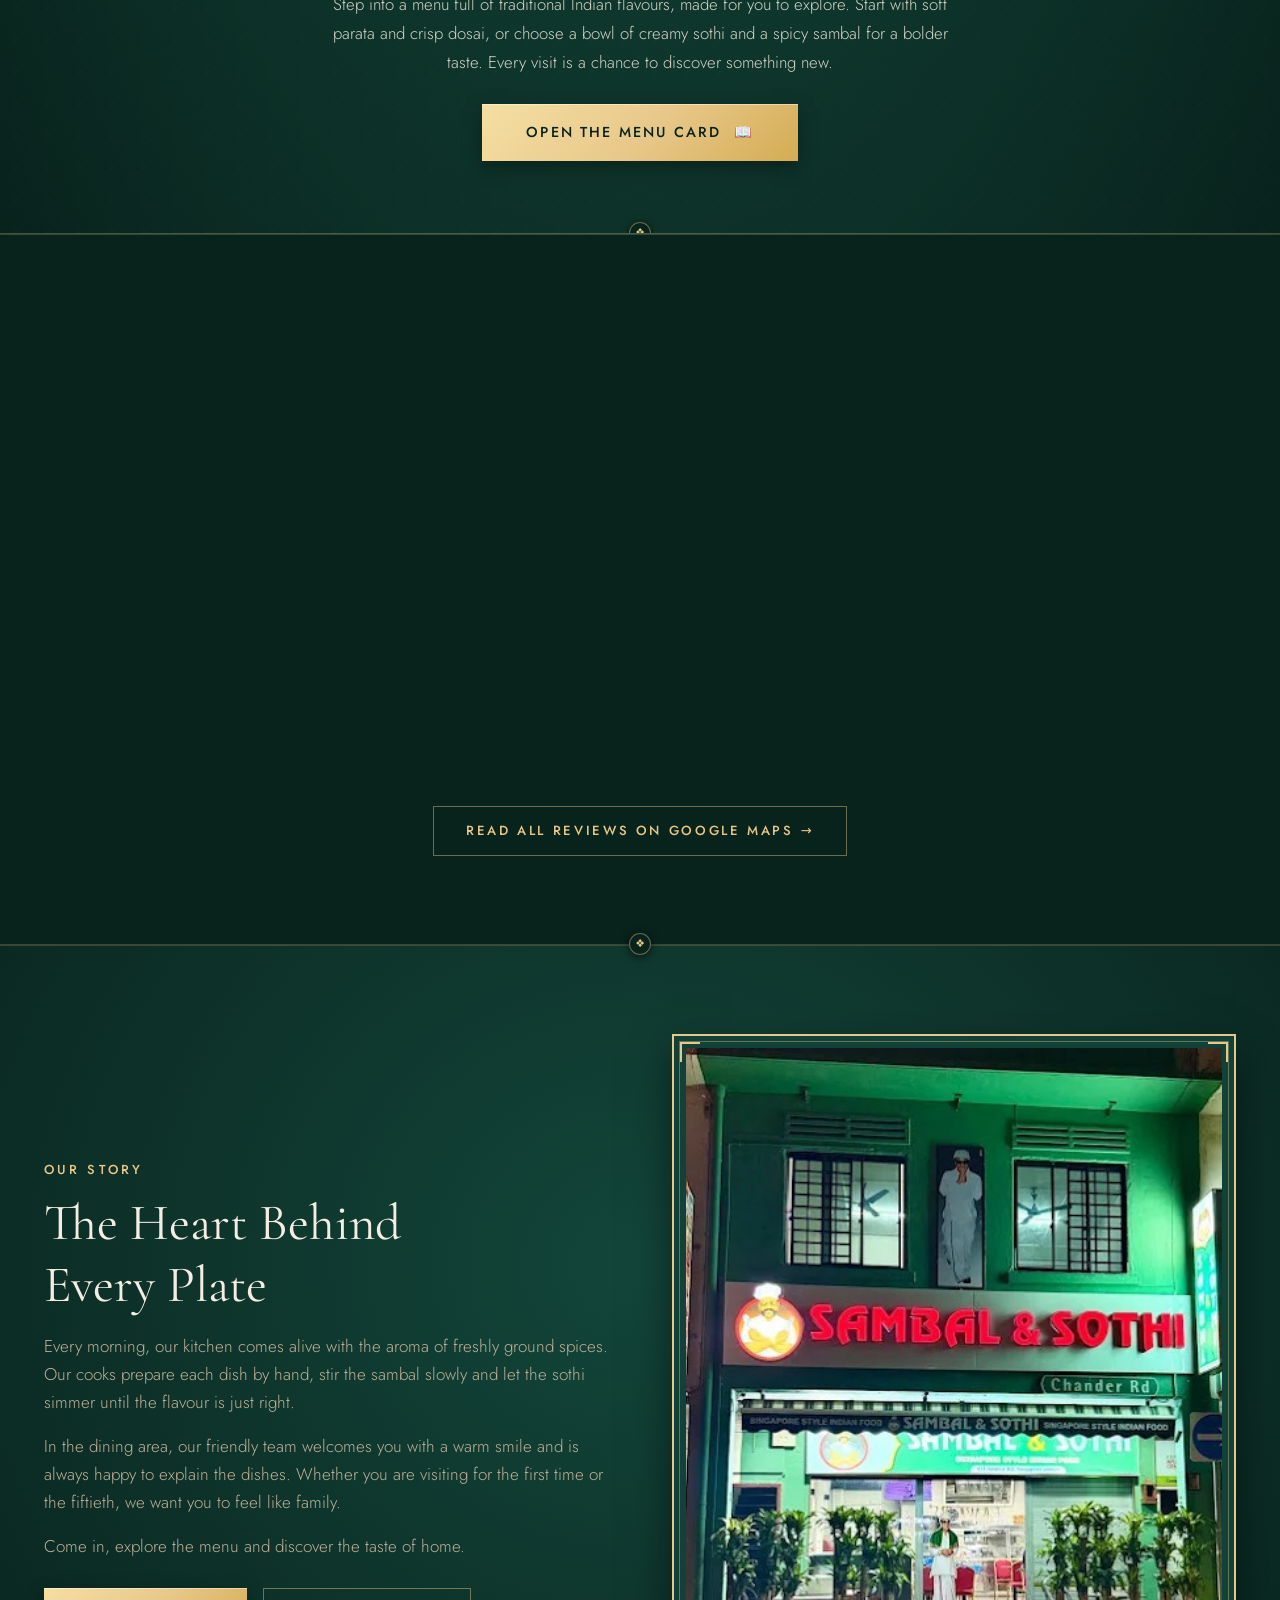
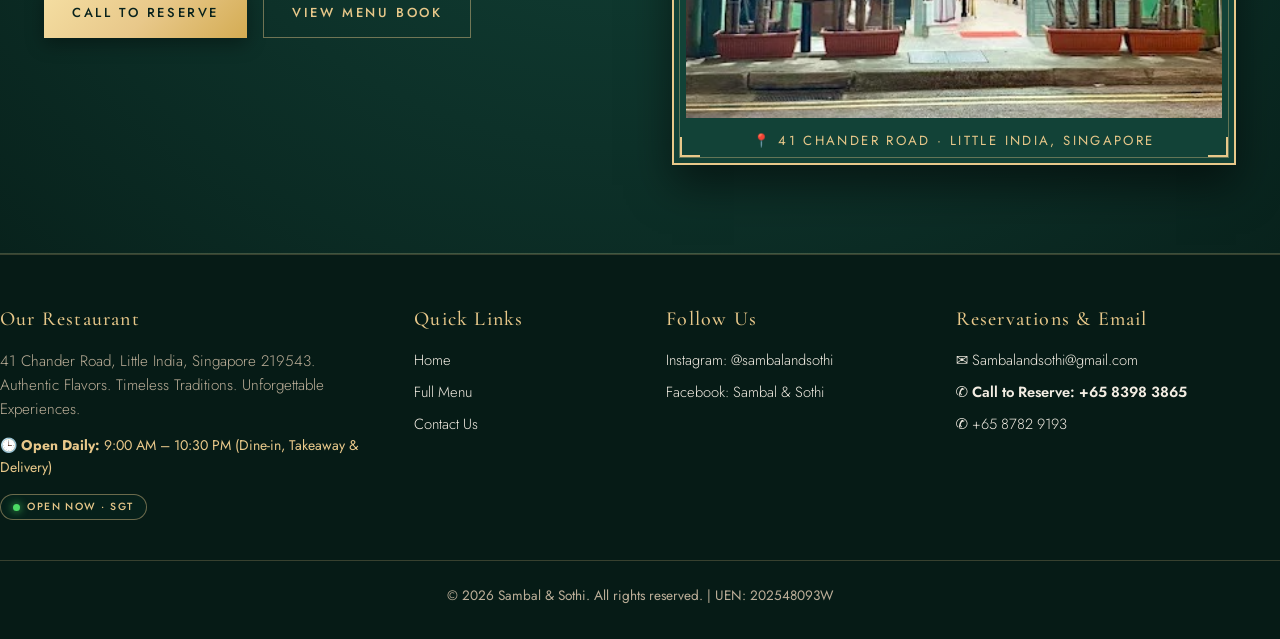
==== commit 1be5653c: "fix(footer): center mobile footer and balance desktop container to eliminate cornered appearance" ====
--- a/index.html
+++ b/index.html
@@ -10,7 +10,7 @@
   <link rel="preconnect" href="https://fonts.gstatic.com" crossorigin>
   <link href="https://fonts.googleapis.com/css2?family=Alex+Brush&family=Cinzel:wght@500;700&family=Cormorant+Garamond:ital,wght@0,300;0,400;0,600;0,700;1,300;1,400&family=Jost:wght@300;400;500;600&family=Inter:wght@400;500;600&display=swap" rel="stylesheet">
   <link rel="preload" as="image" href="assets/img/brand-logo.png" fetchpriority="high">
-  <link rel="stylesheet" href="assets/css/theme.css?v=19.0">
+  <link rel="stylesheet" href="assets/css/theme.css?v=19.1">
   <script>window.SS_THEME_URI = window.location.origin;</script>
   <style id="ss-preloader-critical-css">
 /* =========================================================
@@ -805,7 +805,7 @@
       <div style="margin-top:2.5rem;border-top:1px solid var(--color-border-gold);padding-top:1.5rem;text-align:center;color:var(--color-text-muted);font-size:.85rem;">© 2026 Sambal &amp; Sothi. All rights reserved. | UEN: 202548093W</div>
     </div>
   </footer>
-  <script src="assets/js/main.js?v=19.0" defer></script>
+  <script src="assets/js/main.js?v=19.1" defer></script>
 </body>
 </html>
 
--- a/assets/css/theme.css
+++ b/assets/css/theme.css
@@ -5434,3 +5434,118 @@
   0%, 100% { opacity: 1; transform: scale(1); }
   50% { opacity: 0.45; transform: scale(0.85); }
 }
+
+/* ==========================================================================
+   ELEGANT CENTERED & BALANCED FOOTER SYSTEM (NEVER CORNERED)
+   ========================================================================== */
+.site-footer {
+  background-color: #061B16 !important;
+  border-top: 1px solid var(--color-border-gold) !important;
+  padding: 3rem 0 2rem !important;
+}
+
+.site-footer .container {
+  max-width: 1020px !important;
+  margin: 0 auto !important;
+  padding: 0 2rem !important;
+}
+
+.footer-grid {
+  display: grid !important;
+  grid-template-columns: 1.5fr 0.85fr 1fr 1.3fr !important;
+  gap: 2.5rem !important;
+  align-items: start !important;
+  justify-content: center !important;
+  margin-bottom: 2.5rem !important;
+}
+
+.footer-heading {
+  font-family: var(--font-heading) !important;
+  font-size: 1.25rem !important;
+  font-weight: 500 !important;
+  color: var(--color-accent-gold-light, #E8C88A) !important;
+  letter-spacing: 0.06em !important;
+  margin-bottom: 0.85rem !important;
+}
+
+.footer-links {
+  display: flex !important;
+  flex-direction: column !important;
+  gap: 0.55rem !important;
+}
+
+.footer-links a {
+  color: var(--color-text-main, #F3EDE3) !important;
+  text-decoration: none !important;
+  font-family: var(--font-body) !important;
+  font-size: 0.92rem !important;
+  transition: color 0.2s ease !important;
+}
+
+.footer-links a:hover {
+  color: var(--color-accent-gold-light, #E8C88A) !important;
+}
+
+/* Tablet & Mobile Alignment (Centered, Symmetrical, Never Cornered) */
+@media (max-width: 992px) {
+  .site-footer .container {
+    max-width: 720px !important;
+    padding: 0 1.5rem !important;
+  }
+  .footer-grid {
+    grid-template-columns: 1fr 1fr !important;
+    gap: 2rem !important;
+    margin-bottom: 2rem !important;
+  }
+}
+
+@media (max-width: 768px) {
+  .site-footer {
+    padding: 2.5rem 1.25rem 2rem !important;
+    text-align: center !important;
+  }
+  .site-footer .container {
+    max-width: 480px !important;
+    padding: 0 0.5rem !important;
+  }
+  .footer-grid {
+    grid-template-columns: 1fr !important;
+    gap: 1.65rem !important;
+    text-align: center !important;
+    margin-bottom: 1.75rem !important;
+  }
+  .footer-grid > div {
+    display: flex !important;
+    flex-direction: column !important;
+    align-items: center !important;
+    text-align: center !important;
+    width: 100% !important;
+  }
+  .footer-heading {
+    text-align: center !important;
+    margin-bottom: 0.6rem !important;
+  }
+  .site-footer p,
+  .site-footer .section-desc {
+    text-align: center !important;
+    margin-left: auto !important;
+    margin-right: auto !important;
+    max-width: 320px !important;
+  }
+  .footer-links {
+    align-items: center !important;
+    text-align: center !important;
+    gap: 0.65rem !important;
+  }
+  .footer-links a {
+    text-align: center !important;
+    justify-content: center !important;
+  }
+  .footer-grid > div:not(:last-child) {
+    padding-bottom: 1.5rem !important;
+    border-bottom: 1px solid rgba(232, 200, 138, 0.14) !important;
+  }
+  .site-footer .ss-live-status-badge {
+    margin: 0.65rem auto 0 !important;
+  }
+}
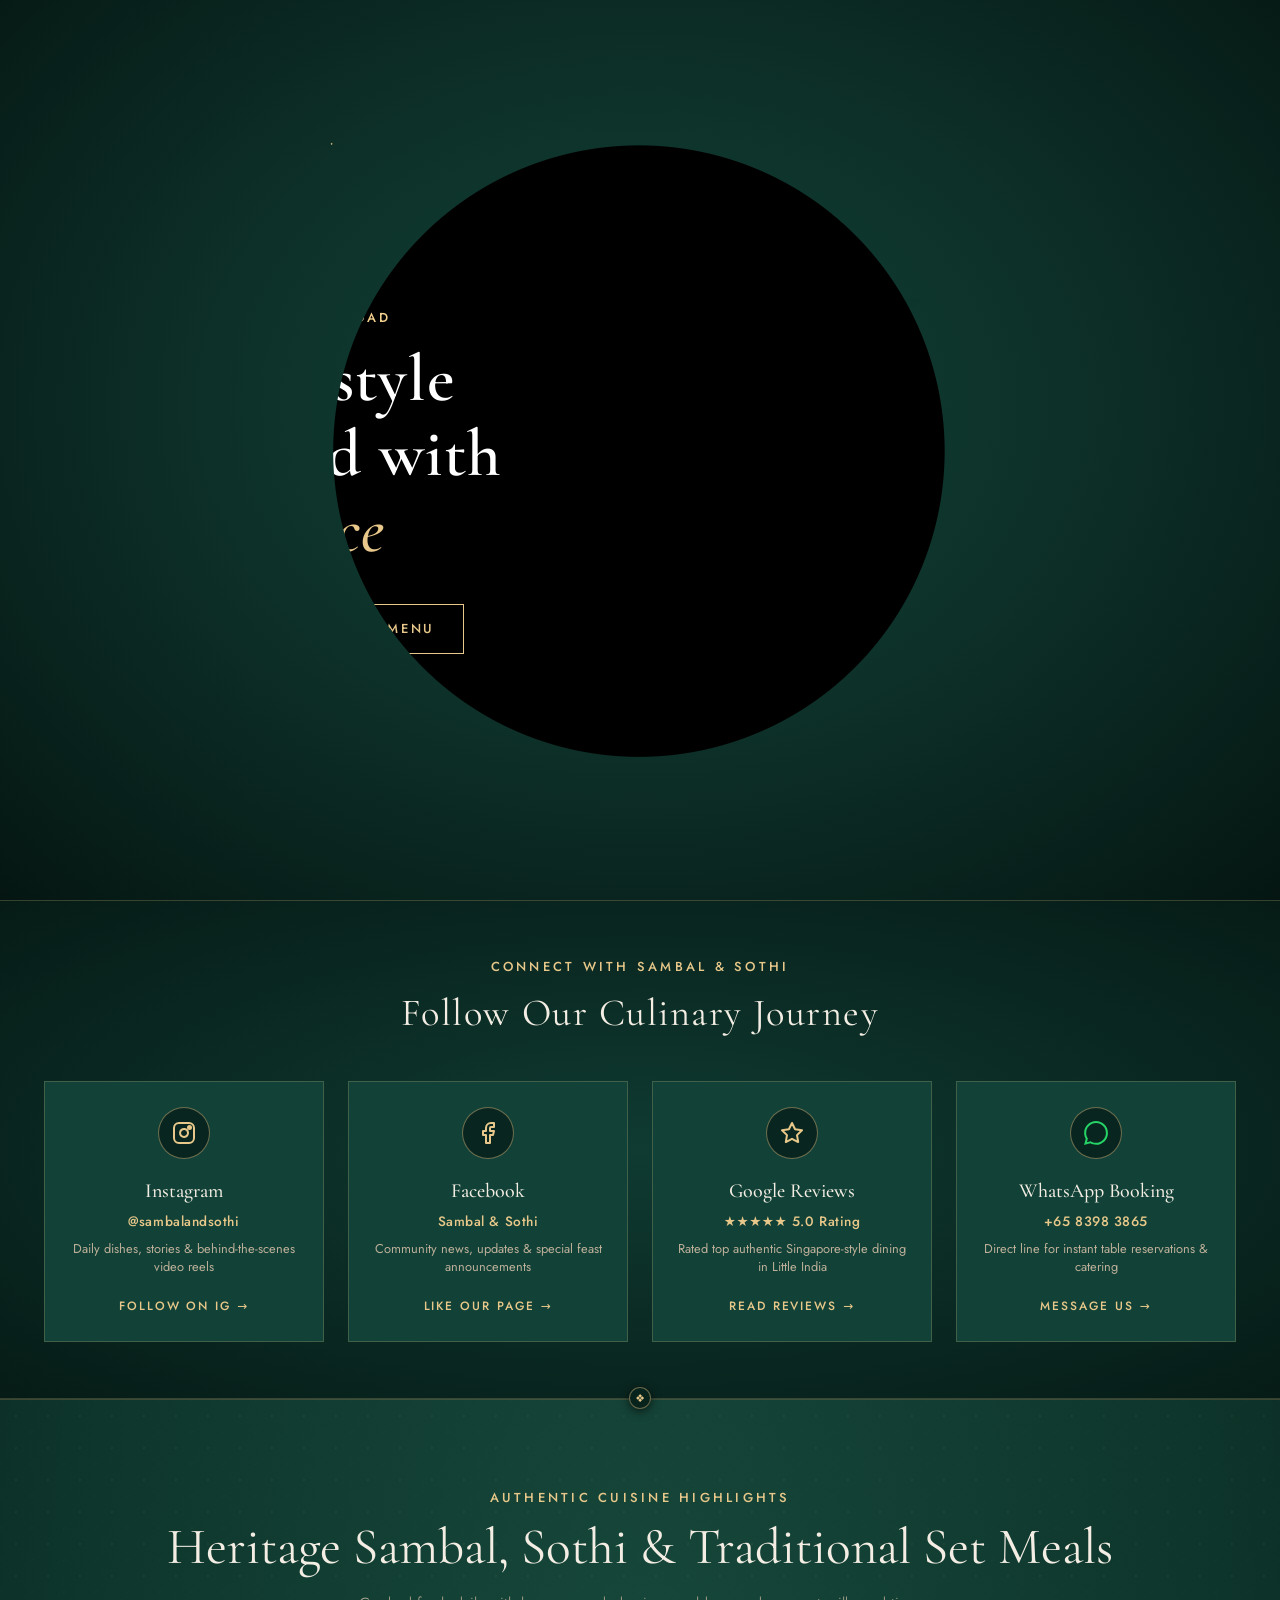
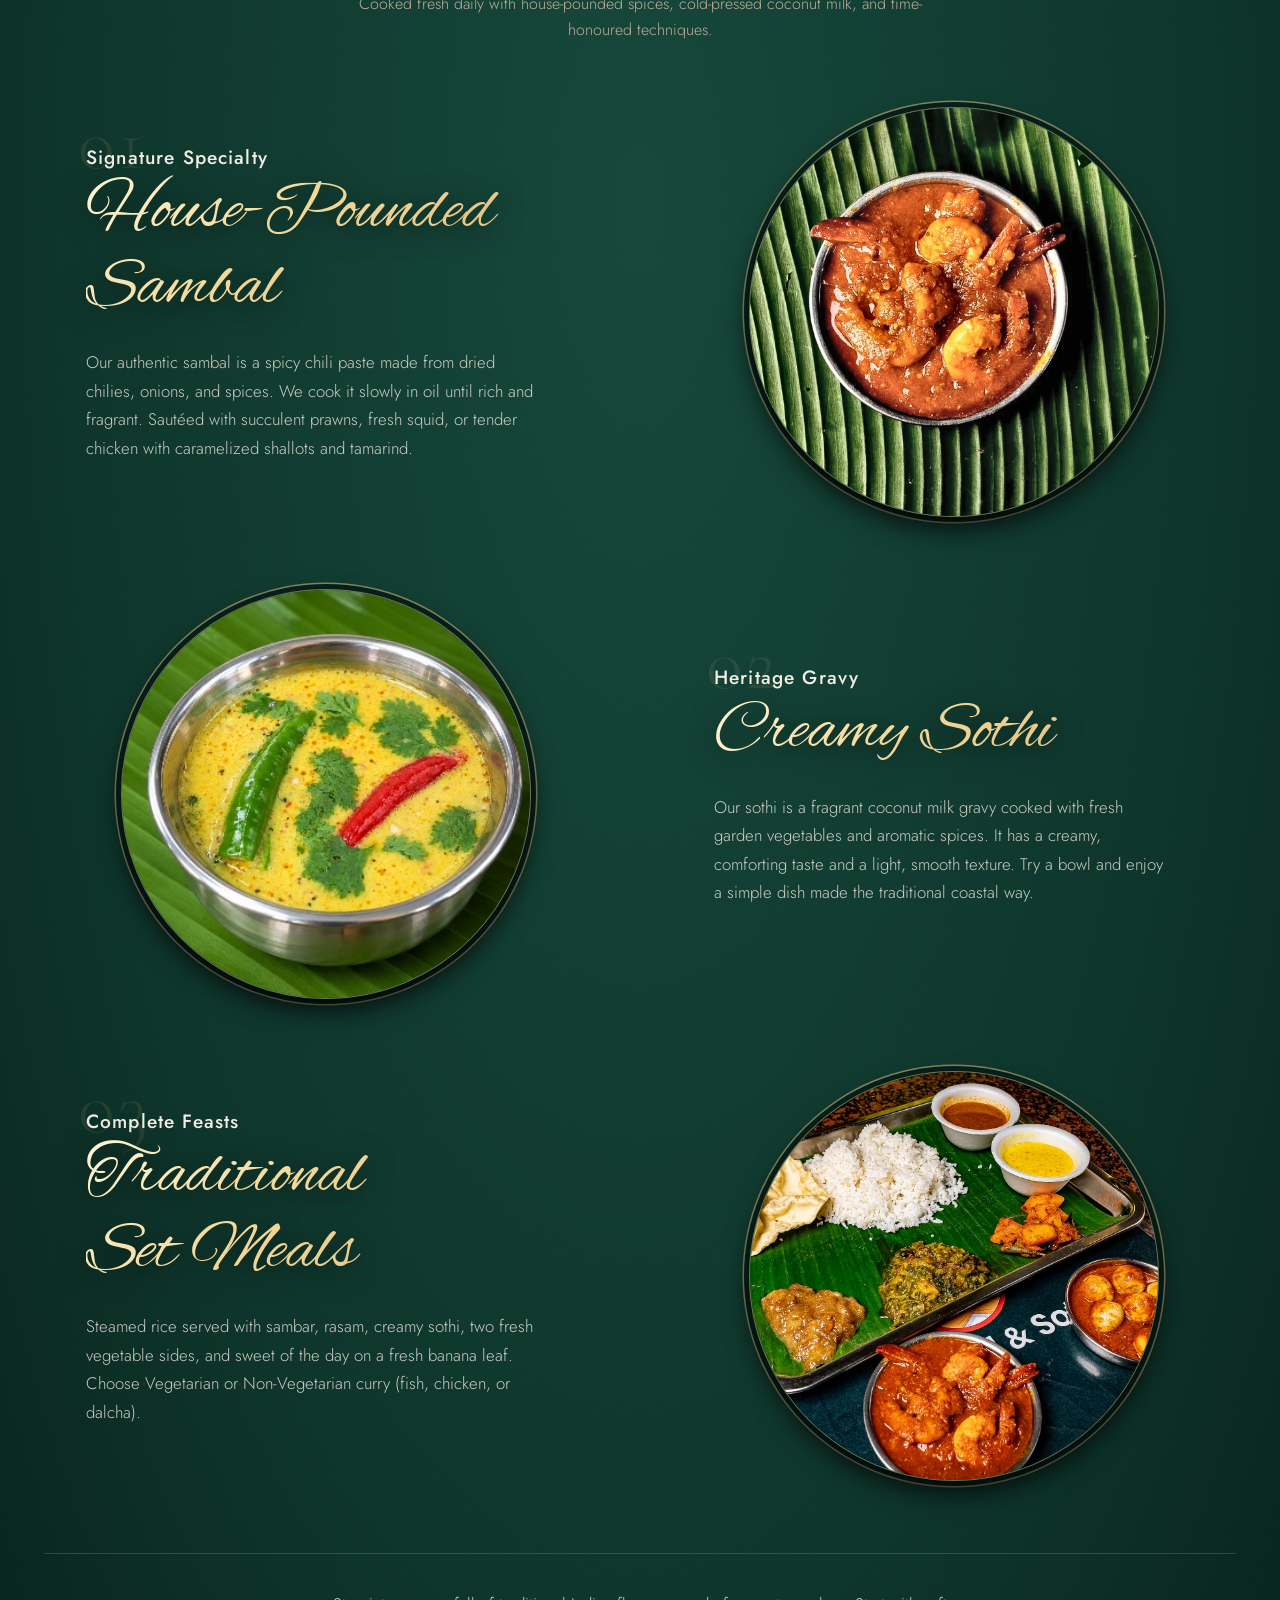
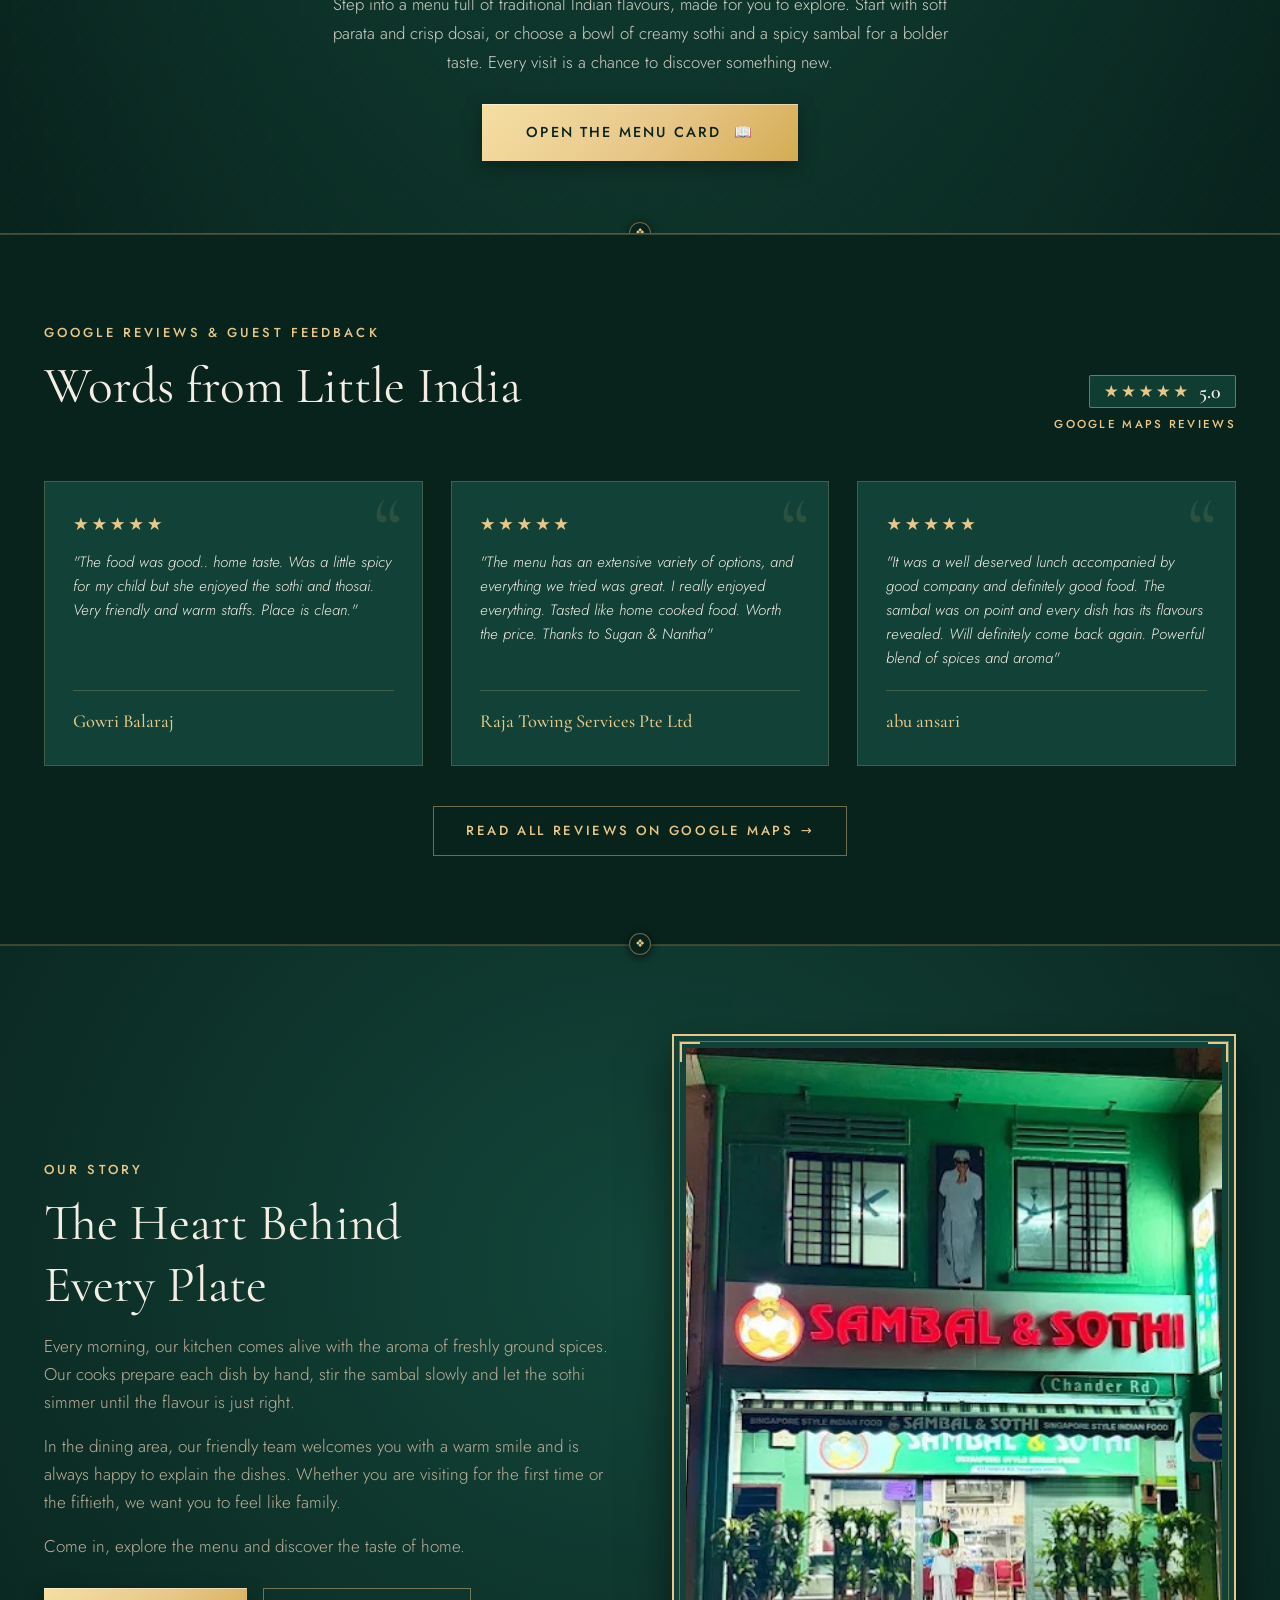
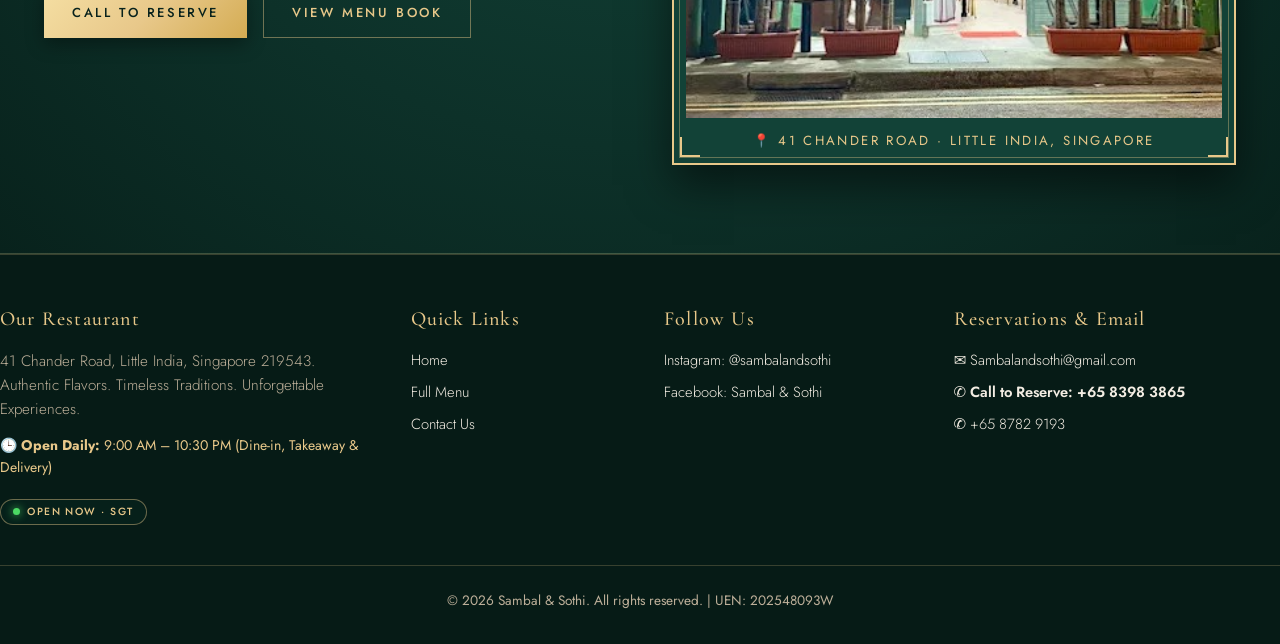
==== commit e0854dfd: "fix(footer): revert to natural left alignment with generous 36px inset margins so it does not hug th" ====
--- a/index.html
+++ b/index.html
@@ -10,7 +10,7 @@
   <link rel="preconnect" href="https://fonts.gstatic.com" crossorigin>
   <link href="https://fonts.googleapis.com/css2?family=Alex+Brush&family=Cinzel:wght@500;700&family=Cormorant+Garamond:ital,wght@0,300;0,400;0,600;0,700;1,300;1,400&family=Jost:wght@300;400;500;600&family=Inter:wght@400;500;600&display=swap" rel="stylesheet">
   <link rel="preload" as="image" href="assets/img/brand-logo.png" fetchpriority="high">
-  <link rel="stylesheet" href="assets/css/theme.css?v=19.1">
+  <link rel="stylesheet" href="assets/css/theme.css?v=19.2">
   <script>window.SS_THEME_URI = window.location.origin;</script>
   <style id="ss-preloader-critical-css">
 /* =========================================================
@@ -805,7 +805,7 @@
       <div style="margin-top:2.5rem;border-top:1px solid var(--color-border-gold);padding-top:1.5rem;text-align:center;color:var(--color-text-muted);font-size:.85rem;">© 2026 Sambal &amp; Sothi. All rights reserved. | UEN: 202548093W</div>
     </div>
   </footer>
-  <script src="assets/js/main.js?v=19.1" defer></script>
+  <script src="assets/js/main.js?v=19.2" defer></script>
 </body>
 </html>
 
--- a/assets/css/theme.css
+++ b/assets/css/theme.css
@@ -5436,26 +5436,27 @@
 }
 
 /* ==========================================================================
-   ELEGANT CENTERED & BALANCED FOOTER SYSTEM (NEVER CORNERED)
+   ELEGANT LEFT-ALIGNED FOOTER SYSTEM (BALANCED GUTTERS, NEVER SLAMMED LEFT)
    ========================================================================== */
 .site-footer {
   background-color: #061B16 !important;
   border-top: 1px solid var(--color-border-gold) !important;
   padding: 3rem 0 2rem !important;
+  text-align: left !important;
 }
 
 .site-footer .container {
-  max-width: 1020px !important;
+  max-width: 1120px !important;
   margin: 0 auto !important;
-  padding: 0 2rem !important;
+  padding: 0 2.5rem !important;
 }
 
 .footer-grid {
   display: grid !important;
-  grid-template-columns: 1.5fr 0.85fr 1fr 1.3fr !important;
-  gap: 2.5rem !important;
+  grid-template-columns: 1.5fr 0.85fr 1fr 1.35fr !important;
+  gap: 3rem !important;
   align-items: start !important;
-  justify-content: center !important;
+  text-align: left !important;
   margin-bottom: 2.5rem !important;
 }
 
@@ -5466,11 +5467,14 @@
   color: var(--color-accent-gold-light, #E8C88A) !important;
   letter-spacing: 0.06em !important;
   margin-bottom: 0.85rem !important;
+  text-align: left !important;
 }
 
 .footer-links {
   display: flex !important;
   flex-direction: column !important;
+  align-items: flex-start !important;
+  text-align: left !important;
   gap: 0.55rem !important;
 }
 
@@ -5479,6 +5483,10 @@
   text-decoration: none !important;
   font-family: var(--font-body) !important;
   font-size: 0.92rem !important;
+  text-align: left !important;
+  justify-content: flex-start !important;
+  display: inline-flex !important;
+  align-items: center !important;
   transition: color 0.2s ease !important;
 }
 
@@ -5486,11 +5494,23 @@
   color: var(--color-accent-gold-light, #E8C88A) !important;
 }
 
-/* Tablet & Mobile Alignment (Centered, Symmetrical, Never Cornered) */
+.site-footer p,
+.site-footer .section-desc {
+  text-align: left !important;
+  margin: 0 0 0.5rem 0 !important;
+  line-height: 1.6 !important;
+}
+
+.site-footer .ss-live-status-badge {
+  margin: 0.65rem 0 0 !important;
+  display: inline-flex !important;
+}
+
+/* Tablet Layout (2 Columns, Clean Left Alignment) */
 @media (max-width: 992px) {
   .site-footer .container {
     max-width: 720px !important;
-    padding: 0 1.5rem !important;
+    padding: 0 2rem !important;
   }
   .footer-grid {
     grid-template-columns: 1fr 1fr !important;
@@ -5499,53 +5519,63 @@
   }
 }
 
+/* Mobile Layout (Natural Left Alignment, Generous Inset Margins - Not Squeezed into the Corner) */
 @media (max-width: 768px) {
   .site-footer {
-    padding: 2.5rem 1.25rem 2rem !important;
-    text-align: center !important;
+    padding: 2.5rem 0 2rem !important;
+    text-align: left !important;
   }
   .site-footer .container {
+    width: 100% !important;
     max-width: 480px !important;
-    padding: 0 0.5rem !important;
+    margin: 0 auto !important;
+    padding: 0 2.25rem !important; /* Generous 36px gutter so it NEVER hugs the left corner */
+    box-sizing: border-box !important;
   }
   .footer-grid {
-    grid-template-columns: 1fr !important;
-    gap: 1.65rem !important;
-    text-align: center !important;
-    margin-bottom: 1.75rem !important;
+    display: flex !important;
+    flex-direction: column !important;
+    gap: 2rem !important;
+    text-align: left !important;
+    margin-bottom: 2rem !important;
   }
   .footer-grid > div {
     display: flex !important;
     flex-direction: column !important;
-    align-items: center !important;
-    text-align: center !important;
+    align-items: flex-start !important;
+    text-align: left !important;
     width: 100% !important;
+    border-bottom: none !important;
+    padding-bottom: 0 !important;
   }
   .footer-heading {
-    text-align: center !important;
-    margin-bottom: 0.6rem !important;
+    text-align: left !important;
+    font-size: 1.2rem !important;
+    margin-bottom: 0.65rem !important;
   }
   .site-footer p,
   .site-footer .section-desc {
-    text-align: center !important;
-    margin-left: auto !important;
-    margin-right: auto !important;
-    max-width: 320px !important;
+    text-align: left !important;
+    margin: 0 0 0.5rem 0 !important;
+    max-width: 100% !important;
+    font-size: 0.95rem !important;
+    line-height: 1.6 !important;
   }
   .footer-links {
-    align-items: center !important;
-    text-align: center !important;
+    align-items: flex-start !important;
+    text-align: left !important;
     gap: 0.65rem !important;
+    width: 100% !important;
   }
   .footer-links a {
-    text-align: center !important;
-    justify-content: center !important;
-  }
-  .footer-grid > div:not(:last-child) {
-    padding-bottom: 1.5rem !important;
-    border-bottom: 1px solid rgba(232, 200, 138, 0.14) !important;
+    text-align: left !important;
+    justify-content: flex-start !important;
+    font-size: 0.95rem !important;
   }
   .site-footer .ss-live-status-badge {
-    margin: 0.65rem auto 0 !important;
-  }
-}
+    margin: 0.65rem 0 0 !important;
+  }
+  .site-footer .container > div:last-child {
+    text-align: center !important; /* Copyright remains centered */
+  }
+}
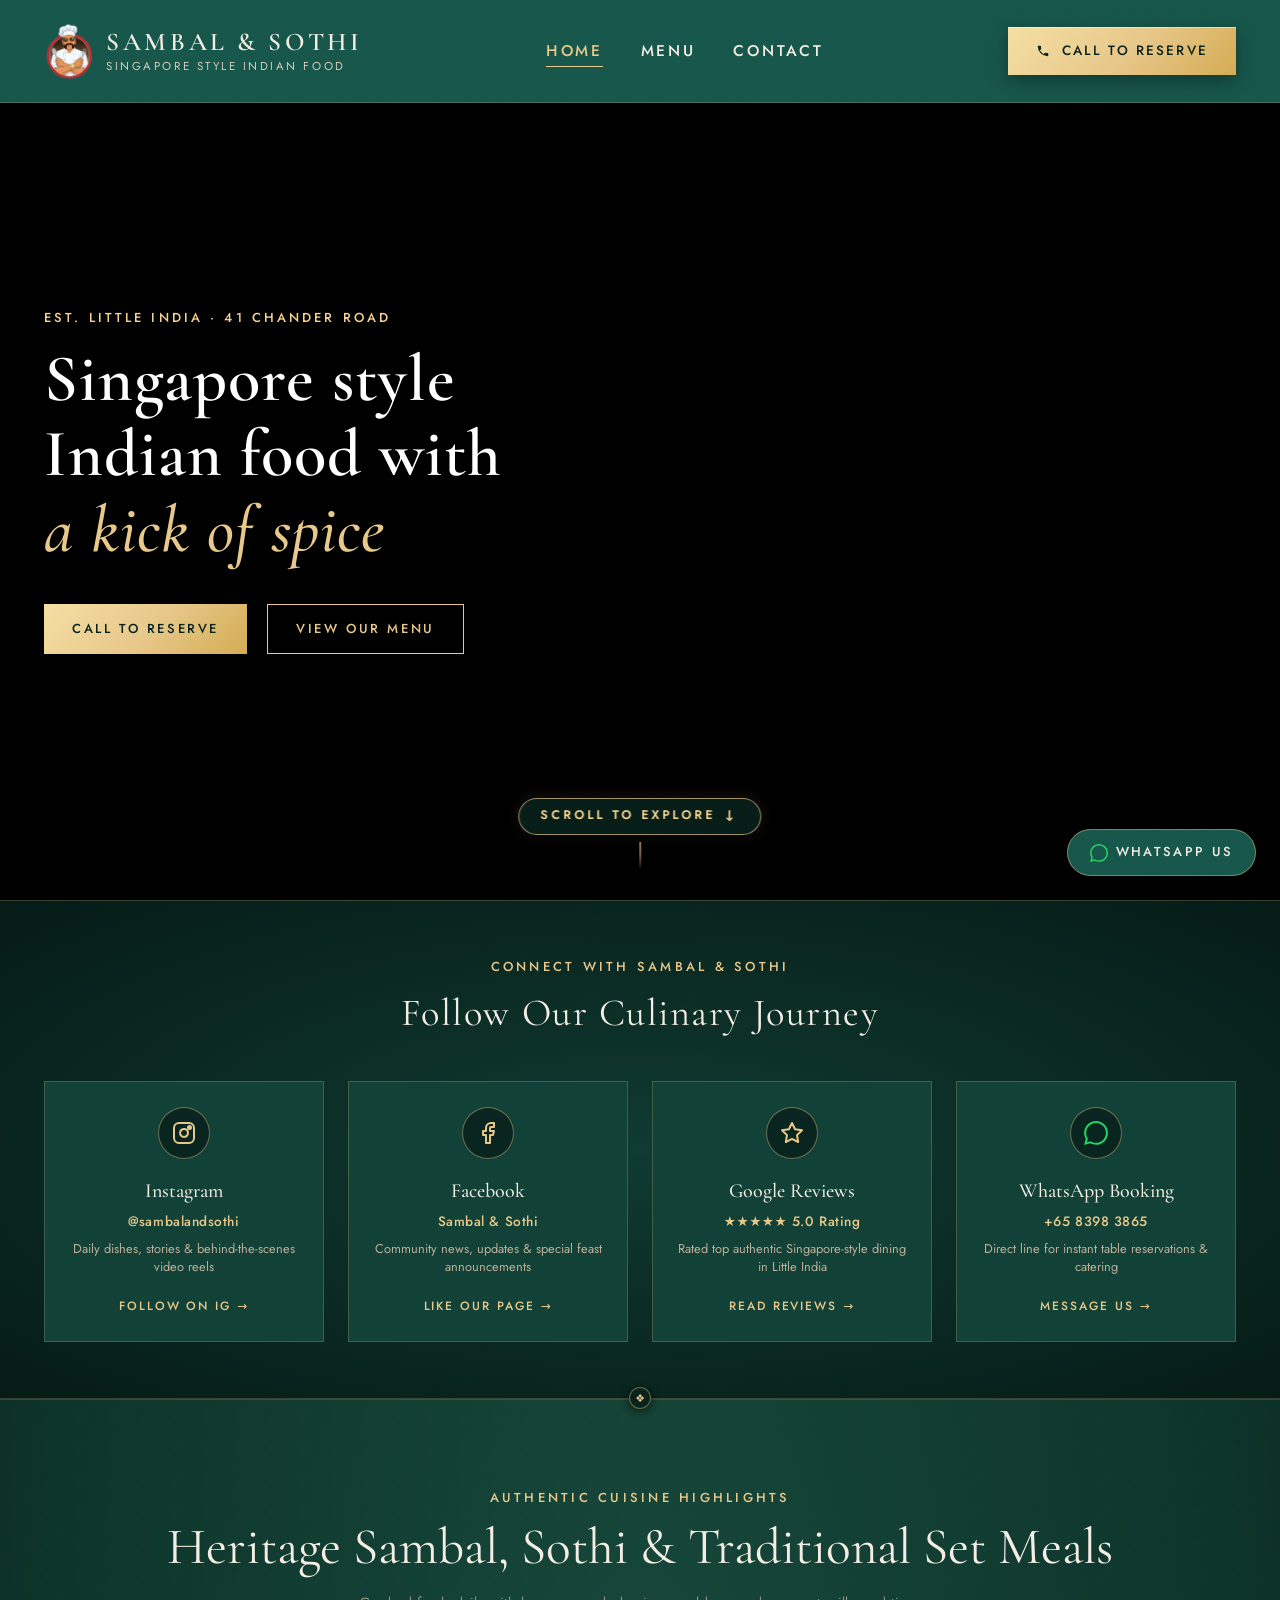
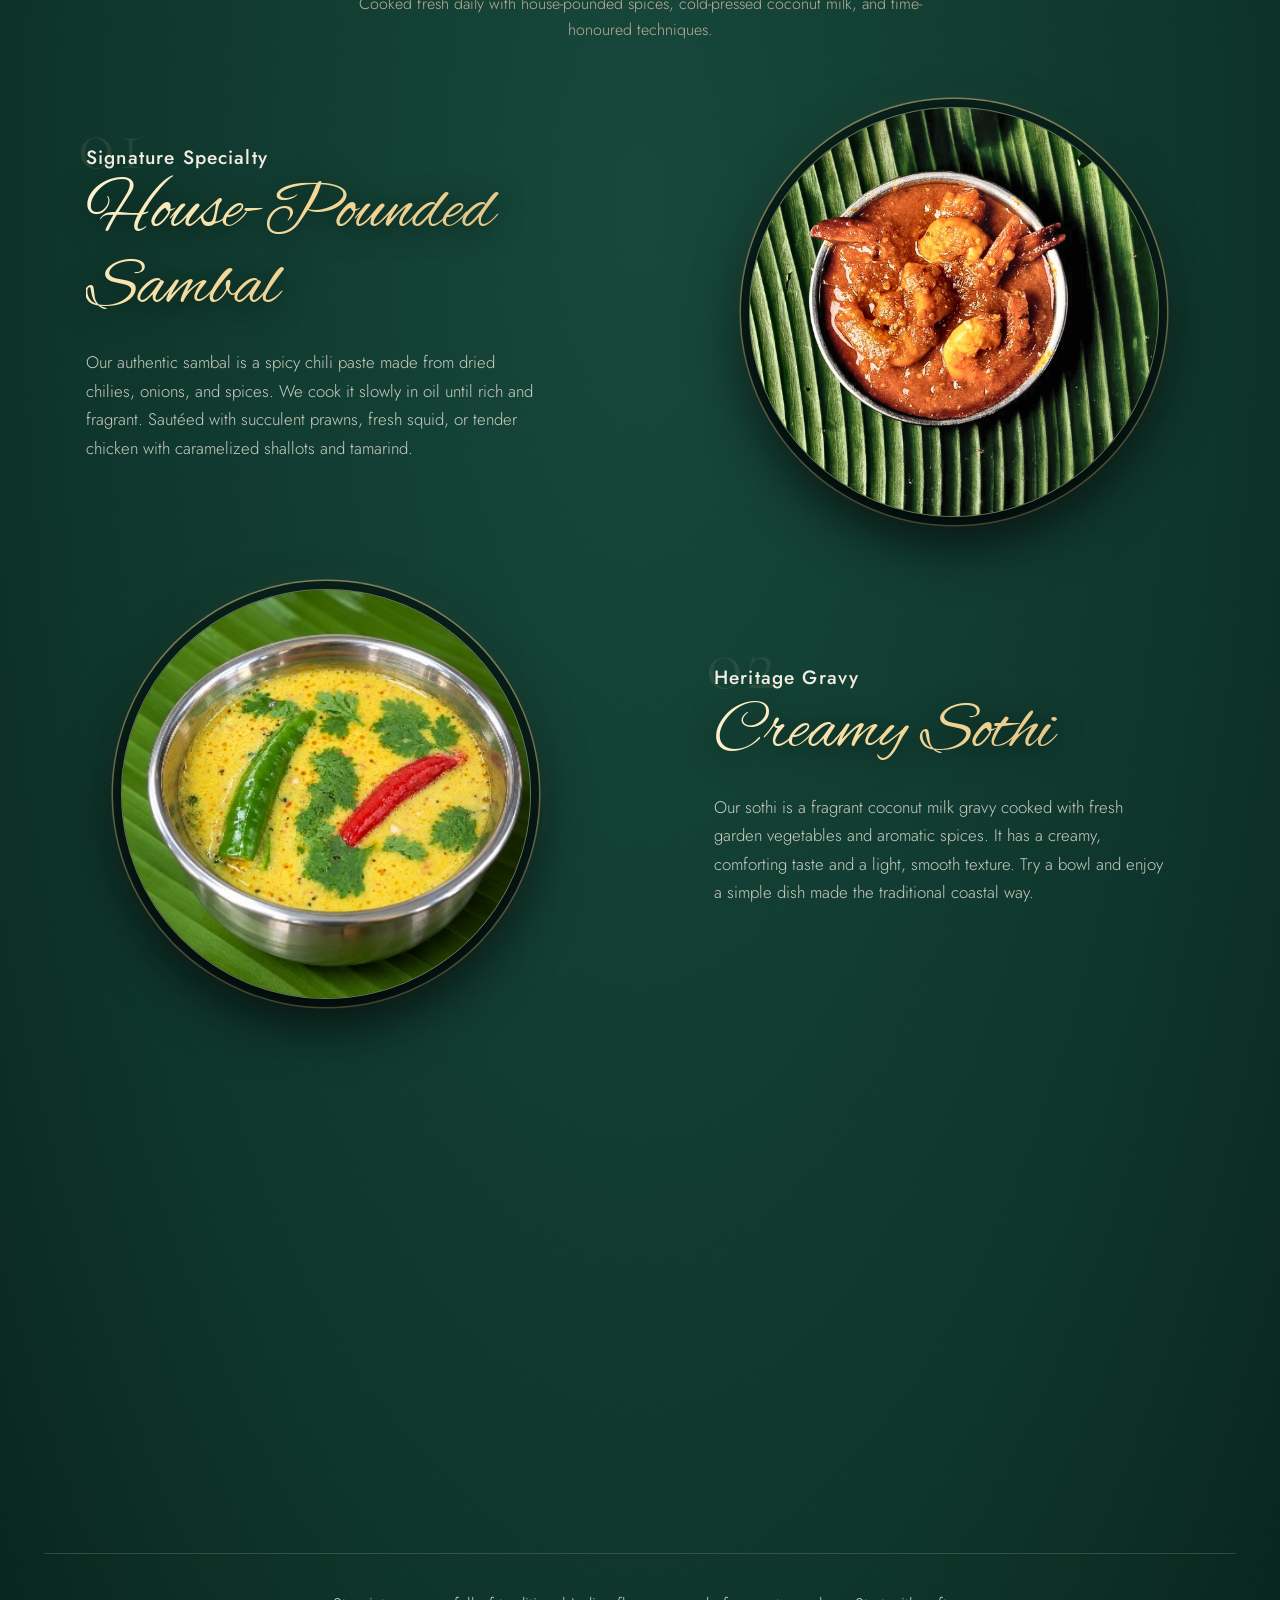
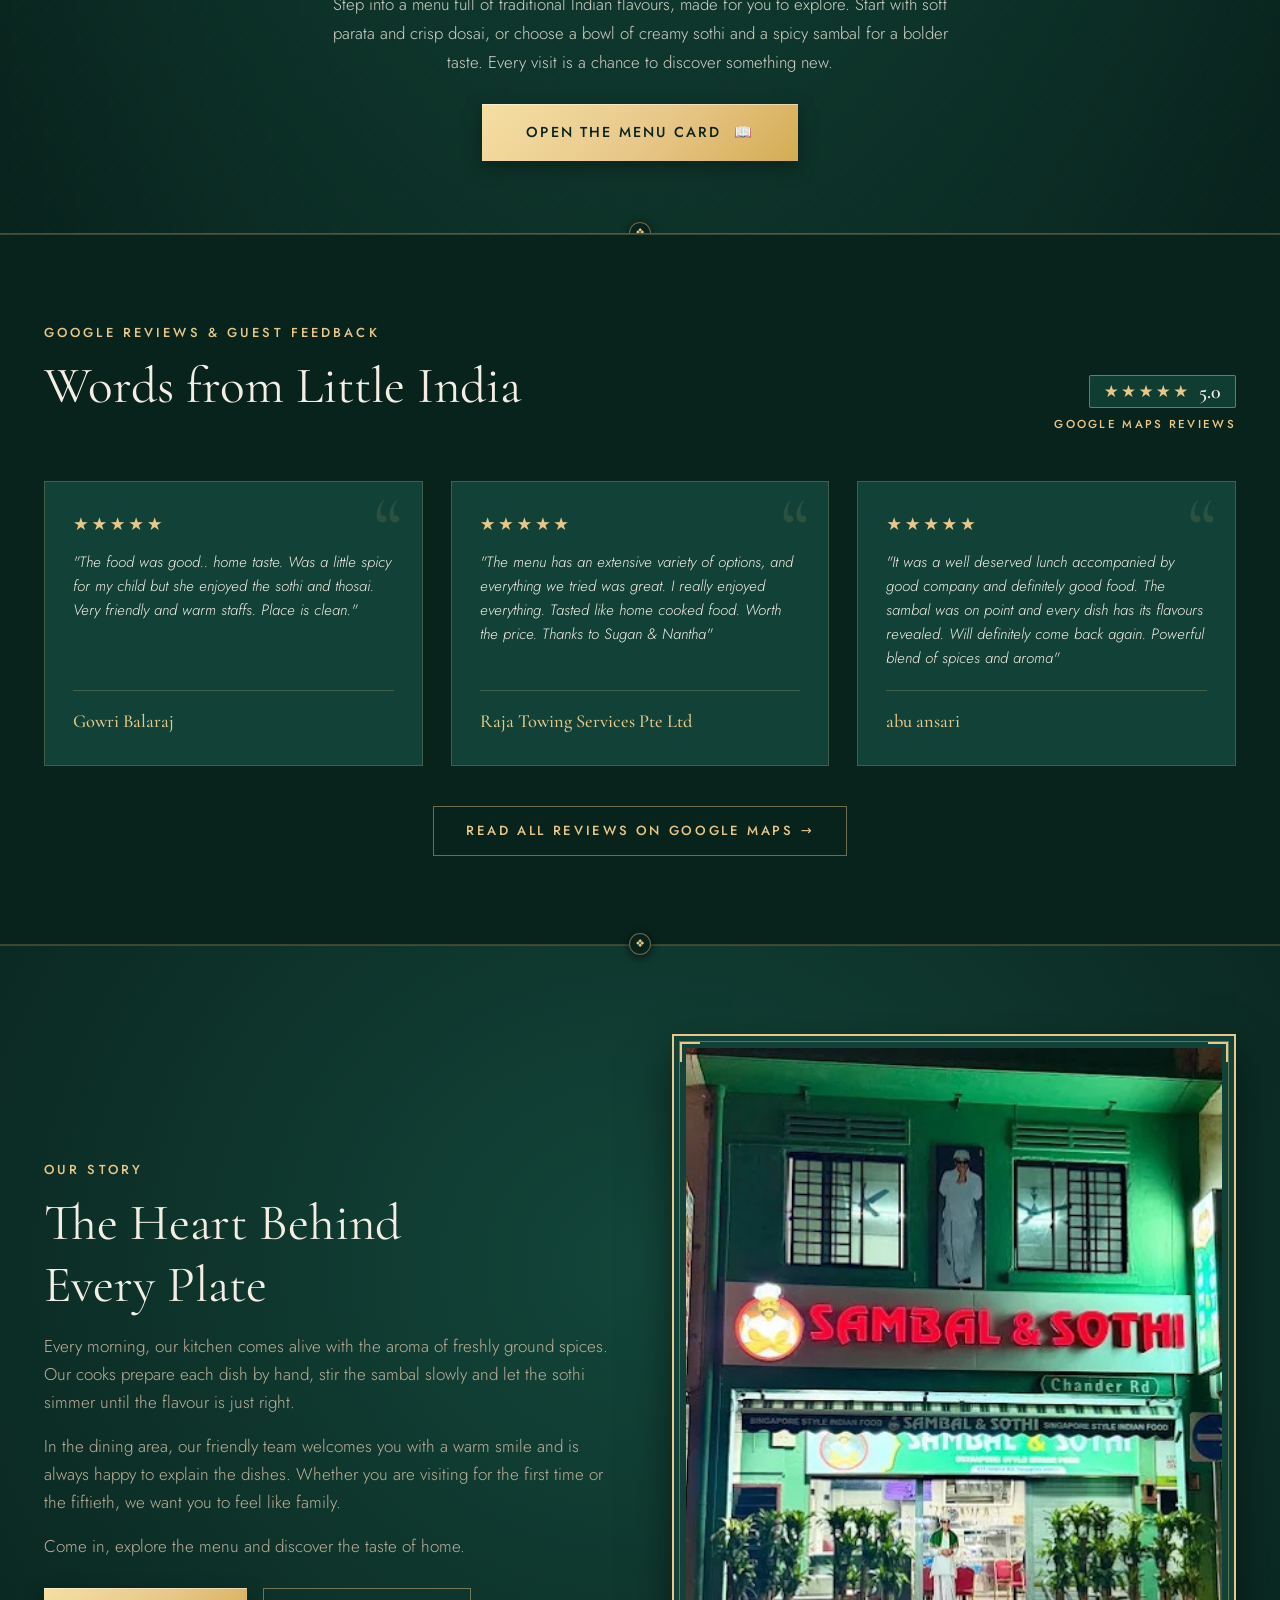
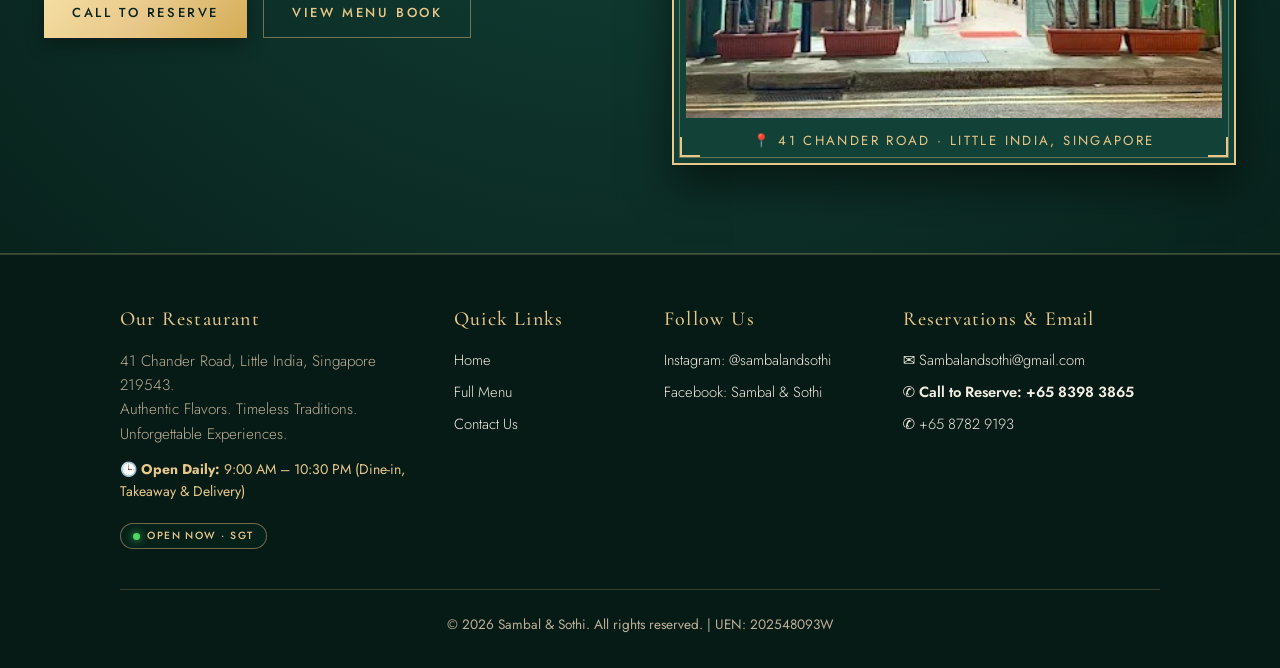
==== commit f72012a1: "fix(footer): fix stray container closing tag and restore clean 28px left gap for left-aligned footer" ====
--- a/index.html
+++ b/index.html
@@ -10,7 +10,7 @@
   <link rel="preconnect" href="https://fonts.gstatic.com" crossorigin>
   <link href="https://fonts.googleapis.com/css2?family=Alex+Brush&family=Cinzel:wght@500;700&family=Cormorant+Garamond:ital,wght@0,300;0,400;0,600;0,700;1,300;1,400&family=Jost:wght@300;400;500;600&family=Inter:wght@400;500;600&display=swap" rel="stylesheet">
   <link rel="preload" as="image" href="assets/img/brand-logo.png" fetchpriority="high">
-  <link rel="stylesheet" href="assets/css/theme.css?v=19.2">
+  <link rel="stylesheet" href="assets/css/theme.css?v=19.3">
   <script>window.SS_THEME_URI = window.location.origin;</script>
   <style id="ss-preloader-critical-css">
 /* =========================================================
@@ -766,7 +766,6 @@
 
 </main>      <footer class="site-footer">
     <div class="container">
-      </div>
       <div class="footer-grid">
         <div>
           <div class="footer-heading">Our Restaurant</div>
@@ -805,7 +804,7 @@
       <div style="margin-top:2.5rem;border-top:1px solid var(--color-border-gold);padding-top:1.5rem;text-align:center;color:var(--color-text-muted);font-size:.85rem;">© 2026 Sambal &amp; Sothi. All rights reserved. | UEN: 202548093W</div>
     </div>
   </footer>
-  <script src="assets/js/main.js?v=19.2" defer></script>
+  <script src="assets/js/main.js?v=19.3" defer></script>
 </body>
 </html>
 
--- a/assets/css/theme.css
+++ b/assets/css/theme.css
@@ -5529,7 +5529,7 @@
     width: 100% !important;
     max-width: 480px !important;
     margin: 0 auto !important;
-    padding: 0 2.25rem !important; /* Generous 36px gutter so it NEVER hugs the left corner */
+    padding: 0 1.75rem !important; /* Elegant 28px gap on left matching reference */
     box-sizing: border-box !important;
   }
   .footer-grid {
